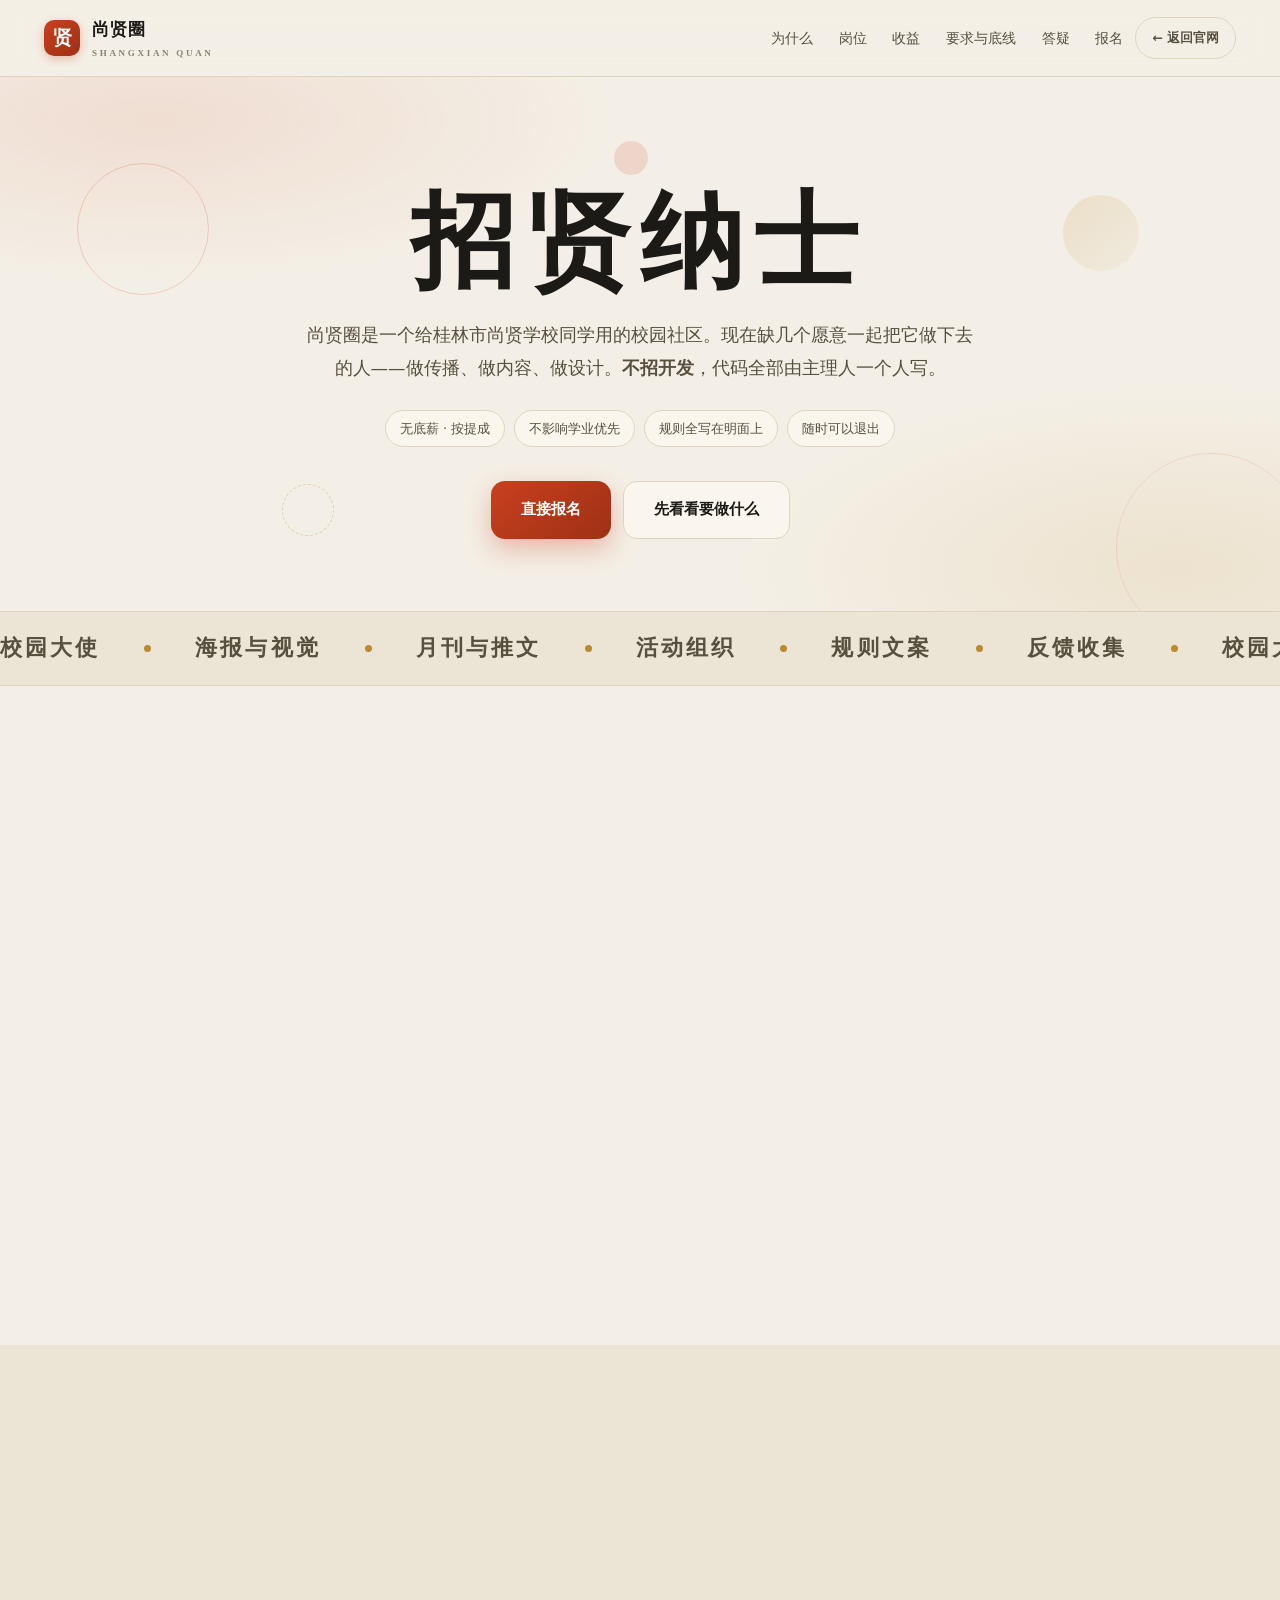
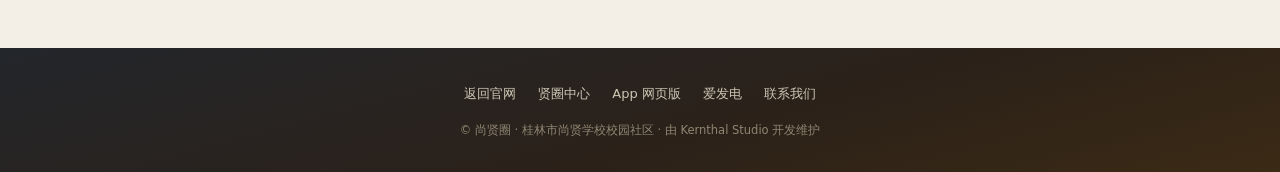
==== career/index.html @ 2901a6b9 "feat(career): 新增招贤纳士页（校园大使/设计与运营，无底薪按提成全明示，不招开发，要求底线任务使命FAQ+报名表单+三入口）并挂导航页脚入口" ====
<!DOCTYPE html>
<html lang="zh-CN">
<head>
<meta charset="UTF-8" />
<meta name="viewport" content="width=device-width, initial-scale=1, viewport-fit=cover" />
<title>招贤纳士 · 尚贤圈</title>
<meta name="description" content="加入尚贤圈：校园大使、设计与运营。没有底薪，收益与产出挂钩、按月结算，规则全部写在明面上。" />
<meta name="theme-color" content="#c8401f" />
<style>
/* ═══════════ 品牌变量（与官网一致） ═══════════ */
:root{
  --paper:#f4efe6; --paper2:#ece5d6; --ink:#1c1a17; --ink2:#57503f;
  --muted:#8b8270; --cinnabar:#c8401f; --cinnabar-dk:#9e3015;
  --gold:#b98a2f; --line:#ddd3bf; --card:#faf6ee;
  --serif:"Songti SC","STSong","Noto Serif SC","SimSun",serif;
  --t-fast:.16s cubic-bezier(.4,0,.2,1);
  --t-mid:.28s cubic-bezier(.22,.8,.24,1);
  --t-slow:.5s cubic-bezier(.22,.8,.24,1);
}
*{margin:0;padding:0;box-sizing:border-box}
html{scroll-behavior:smooth;-webkit-text-size-adjust:100%}
body{
  background:var(--paper);color:var(--ink);line-height:1.85;
  font-family:-apple-system,BlinkMacSystemFont,"PingFang SC","Microsoft YaHei",system-ui,sans-serif;
  font-size:16px;overflow-x:hidden;
}
a{color:inherit;text-decoration:none}
img,svg{display:block}
::selection{background:rgba(200,64,31,.2)}

/* ═══════════ 滚动进度条 ═══════════ */
.prog{position:fixed;top:0;left:0;right:0;height:3px;z-index:100;background:transparent}
.prog i{display:block;height:100%;width:0;background:linear-gradient(90deg,var(--cinnabar),var(--gold));transition:width .1s linear}

/* ═══════════ 顶栏 ═══════════ */
.topbar{
  position:sticky;top:0;z-index:90;display:flex;align-items:center;gap:12px;
  padding:14px clamp(16px,4vw,44px);
  background:rgba(244,239,230,.88);-webkit-backdrop-filter:blur(14px);backdrop-filter:blur(14px);
  border-bottom:1px solid var(--line);
}
.topbar .seal{
  width:36px;height:36px;border-radius:10px;color:#fff;flex:0 0 auto;
  font-family:var(--serif);font-weight:900;font-size:19px;display:grid;place-items:center;
  background:linear-gradient(140deg,var(--cinnabar),var(--cinnabar-dk));
  box-shadow:0 3px 10px rgba(200,64,31,.3);
}
.topbar .brand{font-family:var(--serif);font-weight:900;font-size:17px;letter-spacing:.06em}
.topbar .brand small{display:block;font-family:inherit;font-weight:600;font-size:9px;letter-spacing:.3em;color:var(--muted)}
.topbar .nav-links{margin-left:auto;display:flex;gap:clamp(10px,2vw,26px);flex-wrap:wrap}
.topbar .nav-links a{font-size:13.5px;color:var(--ink2);position:relative;padding:4px 0;transition:color var(--t-fast)}
.topbar .nav-links a:hover{color:var(--cinnabar)}
.topbar .nav-links a::after{
  content:"";position:absolute;left:0;right:0;bottom:0;height:2px;border-radius:2px;
  background:linear-gradient(90deg,var(--cinnabar),var(--gold));transform:scaleX(0);transition:transform var(--t-mid)
}
.topbar .nav-links a:hover::after{transform:scaleX(1)}
.topbar .back{
  flex:0 0 auto;font-size:12.5px;font-weight:700;padding:8px 16px;border-radius:99px;
  border:1px solid var(--line);color:var(--ink2);transition:all var(--t-fast)
}
.topbar .back:hover{border-color:var(--cinnabar);color:var(--cinnabar)}
@media(max-width:760px){.topbar .nav-links{display:none}}

/* ═══════════ 通用 ═══════════ */
.wrap{max-width:1120px;margin:0 auto;padding:0 clamp(16px,4vw,40px)}
section{padding:clamp(52px,9vh,96px) 0;position:relative}
.eyebrow{
  display:inline-block;font-size:11.5px;letter-spacing:.3em;font-weight:800;
  color:var(--cinnabar);margin-bottom:10px;text-transform:uppercase
}
h2{
  font-family:var(--serif);font-weight:900;font-size:clamp(26px,4.2vw,40px);
  letter-spacing:.06em;line-height:1.35;margin-bottom:14px
}
.lede{font-size:clamp(14.5px,1.6vw,17px);color:var(--ink2);max-width:760px}
.rule{width:56px;height:3px;border-radius:2px;background:linear-gradient(90deg,var(--cinnabar),var(--gold));margin:18px 0 0}
.muted{color:var(--muted);font-size:13.5px}
.card{
  background:var(--card);border:1px solid var(--line);border-radius:18px;padding:clamp(20px,3vw,30px);
  transition:transform var(--t-mid),box-shadow var(--t-mid),border-color var(--t-mid)
}
.card:hover{transform:translateY(-5px);box-shadow:0 18px 44px rgba(31,28,24,.1);border-color:rgba(185,138,47,.4)}
.gridd{display:grid;gap:16px}
@media(min-width:760px){.gridd.c2{grid-template-columns:1fr 1fr}.gridd.c3{grid-template-columns:repeat(3,1fr)}.gridd.c4{grid-template-columns:repeat(4,1fr)}}

/* ═══════════ Hero ═══════════ */
.hero{position:relative;overflow:hidden;padding:clamp(64px,12vh,128px) 0 clamp(48px,8vh,88px)}
.hero::before{
  content:"";position:absolute;inset:0;pointer-events:none;
  background:
    radial-gradient(ellipse 60% 50% at 12% 8%,rgba(200,64,31,.10),transparent 60%),
    radial-gradient(ellipse 55% 55% at 92% 92%,rgba(185,138,47,.13),transparent 62%)
}
/* 持续漂浮的装饰（纯 CSS，不用 emoji） */
.float{position:absolute;border-radius:50%;pointer-events:none;will-change:transform}
.f1{width:132px;height:132px;left:6%;top:16%;border:1.5px solid rgba(200,64,31,.2);animation:drift 13s ease-in-out infinite}
.f2{width:76px;height:76px;right:11%;top:22%;background:linear-gradient(140deg,rgba(185,138,47,.16),rgba(185,138,47,.04));animation:drift 10s ease-in-out infinite reverse}
.f3{width:52px;height:52px;left:22%;bottom:14%;border:1.5px dashed rgba(185,138,47,.32);animation:drift 16s ease-in-out infinite}
.f4{width:190px;height:190px;right:-2%;bottom:-6%;border:1.5px solid rgba(200,64,31,.11);animation:drift 18s ease-in-out infinite reverse}
.f5{width:34px;height:34px;left:48%;top:12%;background:rgba(200,64,31,.14);animation:drift 9s ease-in-out infinite}
@keyframes drift{
  0%,100%{transform:translate(0,0) rotate(0)}
  33%{transform:translate(16px,-24px) rotate(8deg)}
  66%{transform:translate(-13px,15px) rotate(-7deg)}
}
.hero-in{position:relative;text-align:center}
.hero .zh{font-family:var(--serif);font-weight:900;font-size:clamp(48px,11vw,104px);letter-spacing:.1em;line-height:1.1}
.hero .zh span{display:inline-block;opacity:0;transform:translateY(38px) rotate(7deg) skewY(2deg);animation:chIn .7s cubic-bezier(.16,1,.3,1) forwards}
.hero .zh span:nth-child(1){animation-delay:.12s}.hero .zh span:nth-child(2){animation-delay:.24s}
.hero .zh span:nth-child(3){animation-delay:.36s}.hero .zh span:nth-child(4){animation-delay:.48s}
@keyframes chIn{to{opacity:1;transform:none}}
.hero .sub{margin:20px auto 0;max-width:680px;font-size:clamp(14.5px,1.8vw,17.5px);color:var(--ink2);opacity:0;animation:up .7s ease .7s forwards}
.hero .tags{display:flex;flex-wrap:wrap;gap:9px;justify-content:center;margin-top:26px;opacity:0;animation:up .7s ease .9s forwards}
.hero .tags span{
  font-size:12.5px;padding:6px 14px;border-radius:99px;background:var(--card);
  border:1px solid var(--line);color:var(--ink2)
}
.cta-row{display:flex;flex-wrap:wrap;gap:12px;justify-content:center;margin-top:34px;opacity:0;animation:up .7s ease 1.1s forwards}
.btn{
  display:inline-flex;align-items:center;justify-content:center;gap:8px;
  padding:14px 30px;border-radius:14px;font-size:15px;font-weight:800;cursor:pointer;
  border:none;font-family:inherit;transition:all var(--t-mid)
}
.btn-p{background:linear-gradient(140deg,var(--cinnabar),var(--cinnabar-dk));color:#fff;box-shadow:0 10px 26px rgba(200,64,31,.32);animation:pulse 2.6s ease-in-out infinite}
.btn-p:hover{transform:translateY(-2px);box-shadow:0 16px 34px rgba(200,64,31,.4)}
.btn-g{background:var(--card);color:var(--ink);border:1.5px solid var(--line)}
.btn-g:hover{border-color:var(--cinnabar);color:var(--cinnabar);transform:translateY(-2px)}
@keyframes pulse{
  0%,100%{box-shadow:0 10px 26px rgba(200,64,31,.3)}
  50%{box-shadow:0 14px 34px rgba(200,64,31,.5)}
}
@keyframes up{from{opacity:0;transform:translateY(16px)}to{opacity:1;transform:none}}

/* ═══════════ 跑马灯（持续动画） ═══════════ */
.marq{overflow:hidden;padding:16px 0;border-top:1px solid var(--line);border-bottom:1px solid var(--line);background:var(--paper2)}
.marq-t{display:flex;gap:44px;width:max-content;animation:marq 26s linear infinite}
.marq:hover .marq-t{animation-play-state:paused}
.marq-t span{
  font-family:var(--serif);font-weight:800;font-size:clamp(16px,2.4vw,22px);
  letter-spacing:.14em;color:var(--ink2);white-space:nowrap;display:flex;align-items:center;gap:44px
}
.marq-t span::after{content:"";width:7px;height:7px;border-radius:50%;background:var(--gold);flex:0 0 auto}
@keyframes marq{to{transform:translateX(-50%)}}

/* ═══════════ 块标题 ═══════════ */
.blk{display:flex;align-items:baseline;gap:12px;margin-bottom:26px}
.blk .no{font-family:var(--serif);font-weight:900;font-size:clamp(22px,3vw,30px);color:var(--cinnabar);opacity:.85}
.blk h2{margin:0}

/* ═══════════ 特点 ═══════════ */
.feat h3{font-size:17px;font-weight:800;margin:12px 0 8px;letter-spacing:.03em}
.feat .ic{
  width:44px;height:44px;border-radius:13px;display:grid;place-items:center;color:#fff;
  background:linear-gradient(140deg,var(--cinnabar),var(--cinnabar-dk));font-size:19px
}
.feat:nth-child(2) .ic{background:linear-gradient(140deg,#2f7a54,#1e5940)}
.feat:nth-child(3) .ic{background:linear-gradient(140deg,var(--gold),#8f6a1f)}
.feat:nth-child(4) .ic{background:linear-gradient(140deg,#3a6dd0,#274ba0)}
.feat p{font-size:14.5px;color:var(--ink2)}

/* ═══════════ 岗位卡 ═══════════ */
.job{position:relative;overflow:hidden}
.job::before{content:"";position:absolute;left:0;top:0;bottom:0;width:3px;background:linear-gradient(180deg,var(--cinnabar),rgba(200,64,31,.1))}
.job.dsn::before{background:linear-gradient(180deg,var(--gold),rgba(185,138,47,.1))}
.job h3{font-family:var(--serif);font-size:21px;font-weight:900;letter-spacing:.05em}
.job .kj{font-size:12px;letter-spacing:.16em;color:var(--gold);font-weight:700;margin:4px 0 14px}
.job dl{display:grid;gap:9px;margin:0}
.job dt{font-size:12.5px;font-weight:800;color:var(--cinnabar);letter-spacing:.08em;margin-top:6px}
.job.dsn dt{color:var(--gold)}
.job dd{font-size:14.5px;color:var(--ink2);line-height:1.9}
.job .no-dev{
  margin-top:16px;padding:10px 14px;border-radius:12px;background:var(--paper2);
  font-size:13px;color:var(--ink2);border:1px dashed var(--line)
}
.job .no-dev b{color:var(--cinnabar)}

/* ═══════════ 收益（明示） ═══════════ */
.pay{background:var(--ink);color:#e8e2d4;border:none}
.pay:hover{border-color:rgba(185,138,47,.5)}
.pay h2,.pay h3{color:#fff}
.pay .lede{color:#b9b09c}
.pay-grid{display:grid;gap:14px;margin-top:24px}
@media(min-width:700px){.pay-grid{grid-template-columns:1fr 1fr}}
.pay-item{background:rgba(255,255,255,.05);border:1px solid rgba(255,255,255,.11);border-radius:14px;padding:18px}
.pay-item b{display:block;font-size:15px;color:#fff;margin-bottom:6px}
.pay-item b i{font-style:normal;color:var(--gold);margin-right:7px}
.pay-item p{font-size:13.8px;color:#b9b09c;line-height:1.85}
.pay .warn{
  margin-top:20px;padding:15px 18px;border-radius:14px;
  background:rgba(200,64,31,.14);border:1px solid rgba(200,64,31,.4);color:#f0c9bd;font-size:13.8px;line-height:1.9
}
.pay .warn b{color:#fff}

/* ═══════════ 要求 / 底线 / 任务 ═══════════ */
.list{display:grid;gap:11px}
.li{display:flex;align-items:flex-start;gap:12px}
.li i{
  flex:0 0 auto;width:22px;height:22px;border-radius:7px;margin-top:4px;
  display:grid;place-items:center;font-style:normal;font-size:12px;font-weight:800;
  background:var(--red2,rgba(200,64,31,.12));color:var(--cinnabar)
}
.li.dang i{background:rgba(200,64,31,.14);color:var(--cinnabar)}
.li p{font-size:14.8px;color:var(--ink2);line-height:1.9}
.li p b{color:var(--ink)}
.bottom-line{background:linear-gradient(165deg,#2b2119,#3b2a15);color:#e8e2d4;border:none}
.bottom-line:hover{border-color:rgba(200,64,31,.5)}
.bottom-line h2{color:#fff}
.bottom-line .lede{color:#b9ad93}
.bottom-line .li p{color:#cdc6b4}
.bottom-line .li i{background:rgba(200,64,31,.24);color:#f0c9bd}

/* ═══════════ 流程 ═══════════ */
.flow{display:grid;gap:12px;counter-reset:st}
@media(min-width:860px){.flow{grid-template-columns:repeat(5,1fr)}}
.step{
  position:relative;background:var(--card);border:1px solid var(--line);border-radius:16px;padding:20px 16px;text-align:center
}
.step::before{
  counter-increment:st;content:counter(st);
  display:grid;place-items:center;width:32px;height:32px;border-radius:50%;margin:0 auto 12px;
  font-weight:900;font-size:14px;color:#fff;background:linear-gradient(140deg,var(--cinnabar),var(--cinnabar-dk))
}
.step b{display:block;font-size:15px;font-weight:800;margin-bottom:5px}
.step p{font-size:13px;color:var(--muted);line-height:1.75}

/* ═══════════ FAQ ═══════════ */
.faq details{background:var(--card);border:1px solid var(--line);border-radius:14px;padding:0;margin-bottom:11px;overflow:hidden;transition:border-color var(--t-fast)}
.faq details:hover{border-color:rgba(185,138,47,.45)}
.faq summary{
  list-style:none;cursor:pointer;padding:16px 20px;font-size:15px;font-weight:700;
  display:flex;align-items:center;justify-content:space-between;gap:12px
}
.faq summary::-webkit-details-marker{display:none}
.faq summary::after{content:"+";font-size:20px;color:var(--gold);transition:transform var(--t-mid);flex:0 0 auto}
.faq details[open] summary::after{transform:rotate(45deg)}
.faq details p{padding:0 20px 18px;font-size:14.2px;color:var(--ink2);line-height:1.95}

/* ═══════════ 报名 ═══════════ */
.apply{background:var(--card);border:1px solid var(--line);border-radius:22px;padding:clamp(22px,4vw,38px)}
.apply h3{font-family:var(--serif);font-size:22px;font-weight:900;letter-spacing:.05em;margin-bottom:6px}
.ways{display:grid;gap:12px;margin:20px 0 26px}
@media(min-width:760px){.ways{grid-template-columns:repeat(3,1fr)}}
.way{background:var(--paper);border:1px solid var(--line);border-radius:14px;padding:16px;text-align:center;transition:all var(--t-mid)}
.way:hover{border-color:var(--cinnabar);transform:translateY(-3px)}
.way b{display:block;font-size:14px;font-weight:800;margin-bottom:4px}
.way span{font-size:12.5px;color:var(--muted);word-break:break-all}
.way a{color:var(--cinnabar);font-weight:700}
form{display:grid;gap:14px}
.f2{display:grid;gap:14px}
@media(min-width:620px){.f2{grid-template-columns:1fr 1fr}}
label{display:block;font-size:12.5px;font-weight:700;color:var(--ink2);margin-bottom:6px;letter-spacing:.04em}
label em{font-style:normal;color:var(--cinnabar)}
input,select,textarea{
  width:100%;padding:12px 14px;border-radius:12px;border:1.5px solid var(--line);
  background:#fff;font-size:14.5px;color:var(--ink);font-family:inherit;outline:none;
  transition:border-color var(--t-fast),box-shadow var(--t-fast)
}
input:focus,select:focus,textarea:focus{border-color:var(--cinnabar);box-shadow:0 0 0 3px rgba(200,64,31,.13)}
textarea{min-height:130px;resize:vertical;line-height:1.8}
.hp{position:absolute;left:-9999px;opacity:0;pointer-events:none}
.msg{font-size:13.5px;min-height:20px;color:var(--cinnabar)}
.msg.ok{color:#2f7a54}
.err-box{
  margin-top:6px;padding:10px 12px;border-radius:10px;background:var(--paper2);
  border:1px dashed var(--line);font-size:12px;color:var(--ink2);word-break:break-all
}
.note{font-size:12.5px;color:var(--muted);line-height:1.9;margin-top:14px}
.fall{margin-top:16px;padding:16px;border-radius:14px;background:var(--paper2);border:1px dashed var(--line)}
.fall b{display:block;font-size:14px;margin-bottom:8px}
.fall p{font-size:13.5px;color:var(--ink2);line-height:2}

/* ═══════════ 页脚 ═══════════ */
footer{
  margin-top:60px;padding:34px 0 calc(30px + env(safe-area-inset-bottom));
  background:linear-gradient(165deg,#23262b,#2b2119 58%,#3b2a15);color:#cdc6b4;text-align:center
}
footer .fl{display:flex;flex-wrap:wrap;gap:8px 22px;justify-content:center;font-size:13px}
footer .fl a:hover{color:#fff}
footer .cp{margin-top:14px;font-size:11.5px;color:#8f8672}

/* ═══════════ 滚动入场（明显） ═══════════ */
.rv{opacity:0;transform:translateY(26px) skewY(1.2deg);transition:opacity .62s cubic-bezier(.16,1,.3,1),transform .62s cubic-bezier(.16,1,.3,1)}
.rv.in{opacity:1;transform:none}
.rv.d1{transition-delay:.09s}.rv.d2{transition-delay:.18s}.rv.d3{transition-delay:.27s}
@keyframes floaty{0%,100%{transform:translateY(0)}50%{transform:translateY(-9px)}}
.floaty{animation:floaty 4.2s ease-in-out infinite}
@media(prefers-reduced-motion:reduce){
  *,*::before,*::after{animation:none!important;transition:none!important}
  .rv{opacity:1;transform:none}.hero .zh span{opacity:1;transform:none}
  .hero .sub,.hero .tags,.cta-row{opacity:1}
}
</style>
</head>
<body>
<div class="prog"><i id="progBar"></i></div>

<nav class="topbar">
  <div class="seal">贤</div>
  <div class="brand">尚贤圈<small>SHANGXIAN QUAN</small></div>
  <div class="nav-links">
    <a href="#why">为什么</a><a href="#jobs">岗位</a><a href="#pay">收益</a>
    <a href="#rules">要求与底线</a><a href="#faq">答疑</a><a href="#apply">报名</a>
  </div>
  <a class="back" href="../">← 返回官网</a>
</nav>

<!-- ═══════════ Hero ═══════════ -->
<section class="hero">
  <i class="float f1"></i><i class="float f2"></i><i class="float f3"></i><i class="float f4"></i><i class="float f5"></i>
  <div class="wrap hero-in">
    <h1 class="zh"><span>招</span><span>贤</span><span>纳</span><span>士</span></h1>
    <p class="sub">尚贤圈是一个给桂林市尚贤学校同学用的校园社区。现在缺几个愿意一起把它做下去的人——做传播、做内容、做设计。<b>不招开发</b>，代码全部由主理人一个人写。</p>
    <div class="tags">
      <span>无底薪 · 按提成</span><span>不影响学业优先</span><span>规则全写在明面上</span><span>随时可以退出</span>
    </div>
    <div class="cta-row">
      <a class="btn btn-p" href="#apply">直接报名</a>
      <a class="btn btn-g" href="#jobs">先看看要做什么</a>
    </div>
  </div>
</section>

<!-- ═══════════ 跑马灯 ═══════════ -->
<div class="marq" aria-hidden="true">
  <div class="marq-t">
    <span>校园大使</span><span>海报与视觉</span><span>月刊与推文</span><span>活动组织</span><span>规则文案</span><span>反馈收集</span>
    <span>校园大使</span><span>海报与视觉</span><span>月刊与推文</span><span>活动组织</span><span>规则文案</span><span>反馈收集</span>
  </div>
</div>

<!-- ═══════════ 一、为什么 ═══════════ -->
<section id="why">
  <div class="wrap">
    <div class="blk rv"><span class="no">壹</span><h2>我们在做什么</h2></div>
    <p class="lede rv">尚贤圈是一个给本校同学用的校园社区：动态、提问、集市、失物招领、规则中心。它解决的都是很小但很实际的事——作业问不到人、东西丢了找不回、闲置教材堆在宿舍。<b>这个项目由主理人一个人开发与维护</b>，不拿融资、不接广告、基础功能永久免费。</p>
    <div class="rule rv"></div>
    <div class="gridd c4" style="margin-top:34px">
      <div class="card feat rv"><div class="ic">小</div><h3>规模小，但真实</h3><p>我们不做「覆盖全国校园」那种故事。先把一所学校的同学服务好，比什么都重要。</p></div>
      <div class="card feat rv d1"><div class="ic">实</div><h3>看得见结果</h3><p>你做的事会直接体现在产品里：写的文案有人读，做的海报有人用，办的活动有人来。</p></div>
      <div class="card feat rv d2"><div class="ic">透</div><h3>规则透明</h3><p>收益怎么算、钱花在哪、谁在管理，全部写在明面上。没有隐形条款，也没有口头承诺。</p></div>
      <div class="card feat rv d3"><div class="ic">松</div><h3>随时可以退出</h3><p>不签任何协议，不押任何东西。觉得不合适，说一声就走，好聚好散。</p></div>
    </div>
  </div>
</section>

<!-- ═══════════ 二、岗位 ═══════════ -->
<section id="jobs" style="background:var(--paper2)">
  <div class="wrap">
    <div class="blk rv"><span class="no">贰</span><h2>有哪些岗位</h2></div>
    <div class="gridd c2">
      <div class="card job rv">
        <h3>校园大使</h3>
        <div class="kj">CAMPUS AMBASSADOR</div>
        <dl>
          <dt>要做什么</dt>
          <dd>在自己班级和社团里让同学知道尚贤圈；收集大家想要的功能和吐槽；组织小型线下活动（比如失物招领角）。</dd>
          <dt>适合谁</dt>
          <dd>人缘不差、愿意主动跟同学说话的人。不需要成绩好，不需要会写代码。</dd>
          <dt>大概投入</dt>
          <dd>每周 2～4 小时，时间自己安排，没有打卡。</dd>
        </dl>
      </div>
      <div class="card job dsn rv d1">
        <h3>设计与运营</h3>
        <div class="kj">DESIGN &amp; CONTENT</div>
        <dl>
          <dt>要做什么</dt>
          <dd>海报与图标等视觉物料；月刊、推文、规则文案的撰写与排版；把同学的反馈整理成能看懂的清单。</dd>
          <dt>适合谁</dt>
          <dd>会用任意一款设计工具（哪怕只是稿定或醒图）、或者写东西能让同学看进去的人。</dd>
          <dt>大概投入</dt>
          <dd>每周 3～5 小时，按内容节奏走，不卡死期限。</dd>
        </dl>
      </div>
    </div>
    <div class="card rv" style="margin-top:16px">
      <div class="no-dev"><b>关于开发：</b>尚贤圈的全部代码由主理人一个人写，<b>这个页面不招任何开发岗位</b>。如果你想做的是写代码，那这里没有适合你的位置——不是不欢迎，是没有活儿分给你。</div>
    </div>
  </div>
</section>

<!-- ═══════════ 三、收益（明示） ═══════════ -->
<section id="pay">
  <div class="wrap">
    <div class="blk rv"><span class="no">叁</span><h2>收益：全部写在明面上</h2></div>
    <p class="lede rv">这一节是整个页面最重要的一节。<b>没有底薪，也不承诺任何具体金额</b>——收益与你的实际产出挂钩，按月结算。下面是规则，不是宣传话术。</p>
    <div class="pay card rv" style="margin-top:26px">
      <div class="pay-grid">
        <div class="pay-item"><b><i>壹</i>没有底薪</b><p>这不是一份工作，没有固定工资，也不签任何劳动合同。它是自愿参与，随时可以停止。</p></div>
        <div class="pay-item"><b><i>贰</i>按提成结算</b><p>收益与你带来的实际效果挂钩：比如经你推广带来的活跃同学、你产出的内容被采用的数量。按月对账、按月结算。</p></div>
        <div class="pay-item"><b><i>叁</i>具体档位面谈确认</b><p>每个岗位的提成档位不同，且会随项目收入浮动。具体数字在你通过筛选后面谈确认，本页<b>不承诺、不展示任何金额</b>。</p></div>
        <div class="pay-item"><b><i>肆</i>不强制、不追责</b><p>某个月没产出就没有这个月的提成，不会有任何处罚，也不会被催。做多少拿多少。</p></div>
      </div>
      <div class="warn"><b>防骗声明：</b>参与尚贤圈<b>不需要你交任何一分钱</b>——没有报名费、押金、培训费、材料费。凡是让你先交钱的，都是冒充我们的骗局，请直接到官网页脚的邮箱举报。</div>
    </div>
  </div>
</section>

<!-- ═══════════ 四、要求 ═══════════ -->
<section id="rules" style="background:var(--paper2)">
  <div class="wrap">
    <div class="blk rv"><span class="no">肆</span><h2>要求与底线</h2></div>
    <div class="gridd c2">
      <div class="card rv">
        <h3 style="font-size:17px;font-weight:800;margin-bottom:16px">我们希望你是</h3>
        <div class="list">
          <div class="li"><i>一</i><p><b>本校在读同学</b>。这个岗位只面向桂林市尚贤学校的同学，校外恕不考虑。</p></div>
          <div class="li"><i>二</i><p><b>说话算话</b>。答应的事做到；做不到提前说一声，比什么都强。</p></div>
          <div class="li"><i>三</i><p><b>不影响学业</b>。学业永远排在前面，我们宁可你少做点，也不想看到成绩掉。</p></div>
          <div class="li"><i>四</i><p><b>未成年人需监护人知情</b>。未满 18 周岁报名，请先让家长知道并同意。</p></div>
        </div>
      </div>
      <div class="card bottom-line rv d1">
        <h3 style="font-size:17px;font-weight:800;margin-bottom:16px;color:#fff">这些是底线，碰一次就出局</h3>
        <div class="list">
          <div class="li dang"><i>禁</i><p><b>刷数据</b>。拉人头注册僵尸号、伪造活跃，一经发现立即清退并公示。</p></div>
          <div class="li dang"><i>禁</i><p><b>发广告</b>。利用岗位身份给任何第三方产品打广告、拉赞助。</p></div>
          <div class="li dang"><i>禁</i><p><b>泄露同学信息</b>。报名表、反馈里拿到的任何同学联系方式，不得外传或用于岗位之外的事。</p></div>
          <div class="li dang"><i>禁</i><p><b>代收钱款</b>。不得以尚贤圈名义向同学收取任何费用。</p></div>
        </div>
      </div>
    </div>
  </div>
</section>

<!-- ═══════════ 五、任务与使命 ═══════════ -->
<section id="mission">
  <div class="wrap">
    <div class="blk rv"><span class="no">伍</span><h2>任务与使命</h2></div>
    <div class="gridd c2">
      <div class="card rv">
        <h3 style="font-size:17px;font-weight:800;margin-bottom:14px">这个月要做的事（具体）</h3>
        <div class="list">
          <div class="li"><i>任</i><p>让至少 <b>20 位同学</b>真正用过一次尚贤圈（登录并浏览或发帖）。</p></div>
          <div class="li"><i>任</i><p>收集并整理 <b>10 条</b>真实反馈（想要什么功能、哪里不好用）。</p></div>
          <div class="li"><i>任</i><p>产出 <b>1 套</b>物料或 <b>1 篇</b>内容（海报 / 推文 / 月刊，任选）。</p></div>
          <div class="li"><i>任</i><p>每周在群里同步一次进度，几句话就行。</p></div>
        </div>
      </div>
      <div class="card rv d1">
        <h3 style="font-size:17px;font-weight:800;margin-bottom:14px">为什么做这件事（大白话版使命）</h3>
        <p style="font-size:14.8px;color:var(--ink2);line-height:2">让校园里的信息流通顺一点：问作业有人答，丢东西找得回，闲置教材能流转，学校的规则不用翻聊天记录去找。<br><br>这件事不大，也不性感。但它能省下同学很多时间，而时间是最值钱的东西。<br><br>我们不喊「改变校园」这种口号。我们只是想把一件小事做扎实，做久一点。</p>
      </div>
    </div>
  </div>
</section>

<!-- ═══════════ 六、流程 ═══════════ -->
<section id="flow" style="background:var(--paper2)">
  <div class="wrap">
    <div class="blk rv"><span class="no">陆</span><h2>报名之后会发生什么</h2></div>
    <div class="flow rv">
      <div class="step"><b>投递</b><p>填下面的表，或者发邮件、加群</p></div>
      <div class="step"><b>筛选</b><p>3 天内看材料，合适就约聊</p></div>
      <div class="step"><b>面谈</b><p>线上聊 20 分钟，确认想法与提成档位</p></div>
      <div class="step"><b>试用</b><p>两周，做一件真实的小事</p></div>
      <div class="step"><b>正式</b><p>进贡献者名单，开始按月结算</p></div>
    </div>
  </div>
</section>

<!-- ═══════════ 七、答疑 ═══════════ -->
<section id="faq">
  <div class="wrap">
    <div class="blk rv"><span class="no">柒</span><h2>几个实在的问题</h2></div>
    <div class="faq rv">
      <details open><summary>会影响学习吗？</summary><p>会占用时间，任何事都会。所以我们把每周投入压在 2～5 小时，并且明确写了「学业优先」。如果月考掉了，先停手头的事，这不会有任何惩罚。</p></details>
      <details><summary>要交钱吗？</summary><p>一分钱都不用。没有报名费、押金、培训费、材料费。谁让你交钱谁就是骗子。</p></details>
      <details><summary>到底能拿多少钱？</summary><p>本页不写具体数字，因为提成档位要在面谈时按你的岗位和产出方式确认，而且它会随项目收入浮动。我们能保证的是：规则透明、按月结算、不拖欠、不画饼。如果你想要的是「稳定的月收入」，那这里不适合你。</p></details>
      <details><summary>做不好会被怎么样？</summary><p>没有产出就没有那个月的提成，仅此而已。不会有人骂你，也不会有违约金。连续两个月没动静，我们会问一句「还继续吗」，你说不继续就结束。</p></details>
      <details><summary>为什么没有管理岗、没有头衔？</summary><p>尚贤圈的会员与管理员、月度选举是<b>完全隔离</b>的——花钱买不到权力，参与运营也不换权力。管理岗走的是站内选举，不走招聘。这里只招干活的人。</p></details>
      <details><summary>为什么代码不一起写？</summary><p>开发由主理人一个人负责，这是刻意的选择：一个人写能保证架构和风格一致，也避免多人协作带来的沟通成本。所以这里没有开发岗位。</p></details>
    </div>
  </div>
</section>

<!-- ═══════════ 八、报名 ═══════════ -->
<section id="apply" style="background:var(--paper2)">
  <div class="wrap">
    <div class="blk rv"><span class="no">捌</span><h2>报名</h2></div>
    <div class="card apply rv">
      <h3>三个入口，挑一个顺手的</h3>
      <div class="ways">
        <div class="way"><b>站内表单</b><span>就在下面，填完直接提交</span></div>
        <div class="way"><b>邮箱投递</b><span><a href="mailto:sxcommunity@outlook.com?subject=%E6%8B%9B%E8%B4%A4%E7%BA%B3%E5%A3%AB%E6%8A%A5%E5%90%8D">sxcommunity@outlook.com</a></span></div>
        <div class="way"><b>QQ 交流群</b><span>官网页脚公示的群号，进群后私聊主理人</span></div>
      </div>

      <h3 style="font-size:18px;margin-top:6px">站内报名表</h3>
      <form id="form" novalidate>
        <div class="f2">
          <div><label for="f-name">怎么称呼你 <em>*</em></label><input id="f-name" name="name" maxlength="20" placeholder="昵称就行，不用真名" /></div>
          <div><label for="f-grade">年级 / 班级（选填）</label><input id="f-grade" name="grade" maxlength="24" placeholder="比如：高二 3 班" /></div>
        </div>
        <div class="f2">
          <div><label for="f-contact">联系方式 <em>*</em></label><input id="f-contact" name="contact" maxlength="60" placeholder="QQ / 微信 / 邮箱，任一" /></div>
          <div><label for="f-role">想做的岗位 <em>*</em></label>
            <select id="f-role" name="role">
              <option value="">请选择</option>
              <option value="ambassador">校园大使</option>
              <option value="design">设计</option>
              <option value="content">运营 / 内容</option>
            </select>
          </div>
        </div>
        <div>
          <label for="f-intro">自我介绍 <em>*</em> <span class="muted" style="font-weight:500">（至少 20 字：你是谁、为什么想加入、能投入多少时间）</span></label>
          <textarea id="f-intro" name="intro" maxlength="600" placeholder="不用写得漂亮，写实在的就行。"></textarea>
        </div>
        <!-- 蜜罐字段：人看不到，机器人会填 -->
        <input class="hp" name="website" tabindex="-1" autocomplete="off" aria-hidden="true" />
        <div class="msg" id="msg"></div>
        <button class="btn btn-p" type="submit" id="submit" style="width:100%">提交报名</button>
        <p class="note">提交即表示你已阅读并同意本页的<b>要求与底线</b>；未满 18 周岁请确认已获得监护人同意。我们只把这些信息用于本次招募，不做其他用途，也不会交给第三方。</p>
      </form>
      <div class="fall" id="fall" hidden>
        <b>站内提交暂时不可用</b>
        <p>别急，用下面任意一种方式报名，效果一样：<br>
        · 邮箱：<a href="mailto:sxcommunity@outlook.com?subject=%E6%8B%9B%E8%B4%A4%E7%BA%B3%E5%A3%AB%E6%8A%A5%E5%90%8D" style="color:var(--cinnabar);font-weight:700">sxcommunity@outlook.com</a>（标题写「招贤纳士报名」，正文写称呼 / 班级 / 联系方式 / 想做的岗位 / 自我介绍）<br>
        · QQ 群：官网页脚公示的群号，进群后私聊主理人</p>
      </div>
    </div>
  </div>
</section>

<footer>
  <div class="wrap">
    <div class="fl">
      <a href="../">返回官网</a><a href="https://sxcommunity.github.io/xq-center/" target="_blank" rel="noopener">贤圈中心</a>
      <a href="https://sxcommunity.github.io/sxq-pwa/" target="_blank" rel="noopener">App 网页版</a>
      <a href="https://ifdian.net/a/kernthal-sxquan" target="_blank" rel="noopener">爱发电</a>
      <a href="mailto:sxcommunity@outlook.com">联系我们</a>
    </div>
    <div class="cp">© 尚贤圈 · 桂林市尚贤学校校园社区 · 由 Kernthal Studio 开发维护</div>
  </div>
</footer>

<script>
/* ═══ 滚动进度条 ═══ */
(function () {
  var bar = document.getElementById('progBar')
  var raf = null
  function onScroll () {
    if (raf) return
    raf = requestAnimationFrame(function () {
      raf = null
      var h = document.documentElement
      var p = h.scrollTop / Math.max(1, h.scrollHeight - h.clientHeight)
      bar.style.width = (p * 100) + '%'
    })
  }
  window.addEventListener('scroll', onScroll, { passive: true })
  onScroll()
})()

/* ═══ 滚动入场（明显：位移 + 轻微斜移 + 过冲曲线） ═══ */
(function () {
  var els = document.querySelectorAll('.rv')
  if (!('IntersectionObserver' in window)) {
    Array.prototype.forEach.call(els, function (e) { e.classList.add('in') })
    return
  }
  var io = new IntersectionObserver(function (es) {
    es.forEach(function (en) {
      if (en.isIntersecting) { en.target.classList.add('in'); io.unobserve(en.target) }
    })
  }, { threshold: 0.12, rootMargin: '0px 0px -8% 0px' })
  Array.prototype.forEach.call(els, function (e) { io.observe(e) })
})()

/* ═══ 报名表单 ═══ */
(function () {
  var form = document.getElementById('form')
  var msg = document.getElementById('msg')
  var btn = document.getElementById('submit')
  var fall = document.getElementById('fall')
  if (!form) return

  // 新库公开 RPC；未执行 030 补丁时降级到「邮箱 / QQ 群」
  var ENDPOINT = 'https://ocgqafxaapfzraeiehqg.supabase.co/rest/v1/rpc/xq_career_apply'
  var KEY = 'eyJhbGciOiJIUzI1NiIsInR5cCI6IkpXVCJ9.eyJpc3MiOiJzdXBhYmFzZSIsInJlZiI6Im9jZ3FhZnhhYXBmenJhZWllaHFnIiwicm9sZSI6ImFub24iLCJpYXQiOjE3ODc5OTYwOTYsImV4cCI6MjEwMzU3MjA5Nn0.icNXBGRtofllZkvypUvbJqwRxxaLwVLaXC92J5DhKI0'

  function setMsg (t, ok) {
    msg.textContent = t
    msg.className = 'msg' + (ok ? ' ok' : '')
  }

  form.addEventListener('submit', function (e) {
    e.preventDefault()
    var f = form.elements
    // 蜜罐：机器人会填，人不会
    if (f.website && f.website.value) return

    var name = (f.name.value || '').trim()
    var grade = (f.grade.value || '').trim()
    var contact = (f.contact.value || '').trim()
    var role = f.role.value
    var intro = (f.intro.value || '').trim()

    if (!name) return setMsg('请填写怎么称呼你')
    if (!contact) return setMsg('请填写联系方式（QQ / 微信 / 邮箱 任一）')
    if (!role) return setMsg('请选择想做的岗位')
    if (intro.replace(/\s/g, '').length < 20) return setMsg('自我介绍至少写 20 个字，让我们认识一下你')

    btn.disabled = true
    setMsg('提交中…')

    fetch(ENDPOINT, {
      method: 'POST',
      headers: { 'Content-Type': 'application/json', apikey: KEY, Authorization: 'Bearer ' + KEY },
      body: JSON.stringify({ payload: { name: name, grade: grade, contact: contact, role: role, intro: intro } })
    }).then(function (r) { return r.json() }).then(function (j) {
      btn.disabled = false
      if (j && j.ok) {
        setMsg('已收到，谢谢！我们会在 3 天内联系你。', true)
        form.reset()
        return
      }
      var m = (j && (j.message || j.error)) || '提交失败，请稍后再试'
      if (/Could not find|PGRST202/.test(m)) {
        setMsg('')
        fall.hidden = false
        msg.textContent = ''
      } else {
        setMsg(m)
      }
    }).catch(function () {
      btn.disabled = false
      setMsg('网络异常，请改用邮箱或 QQ 群报名')
      fall.hidden = false
    })
  })
})()
</script>
</body>
</html>
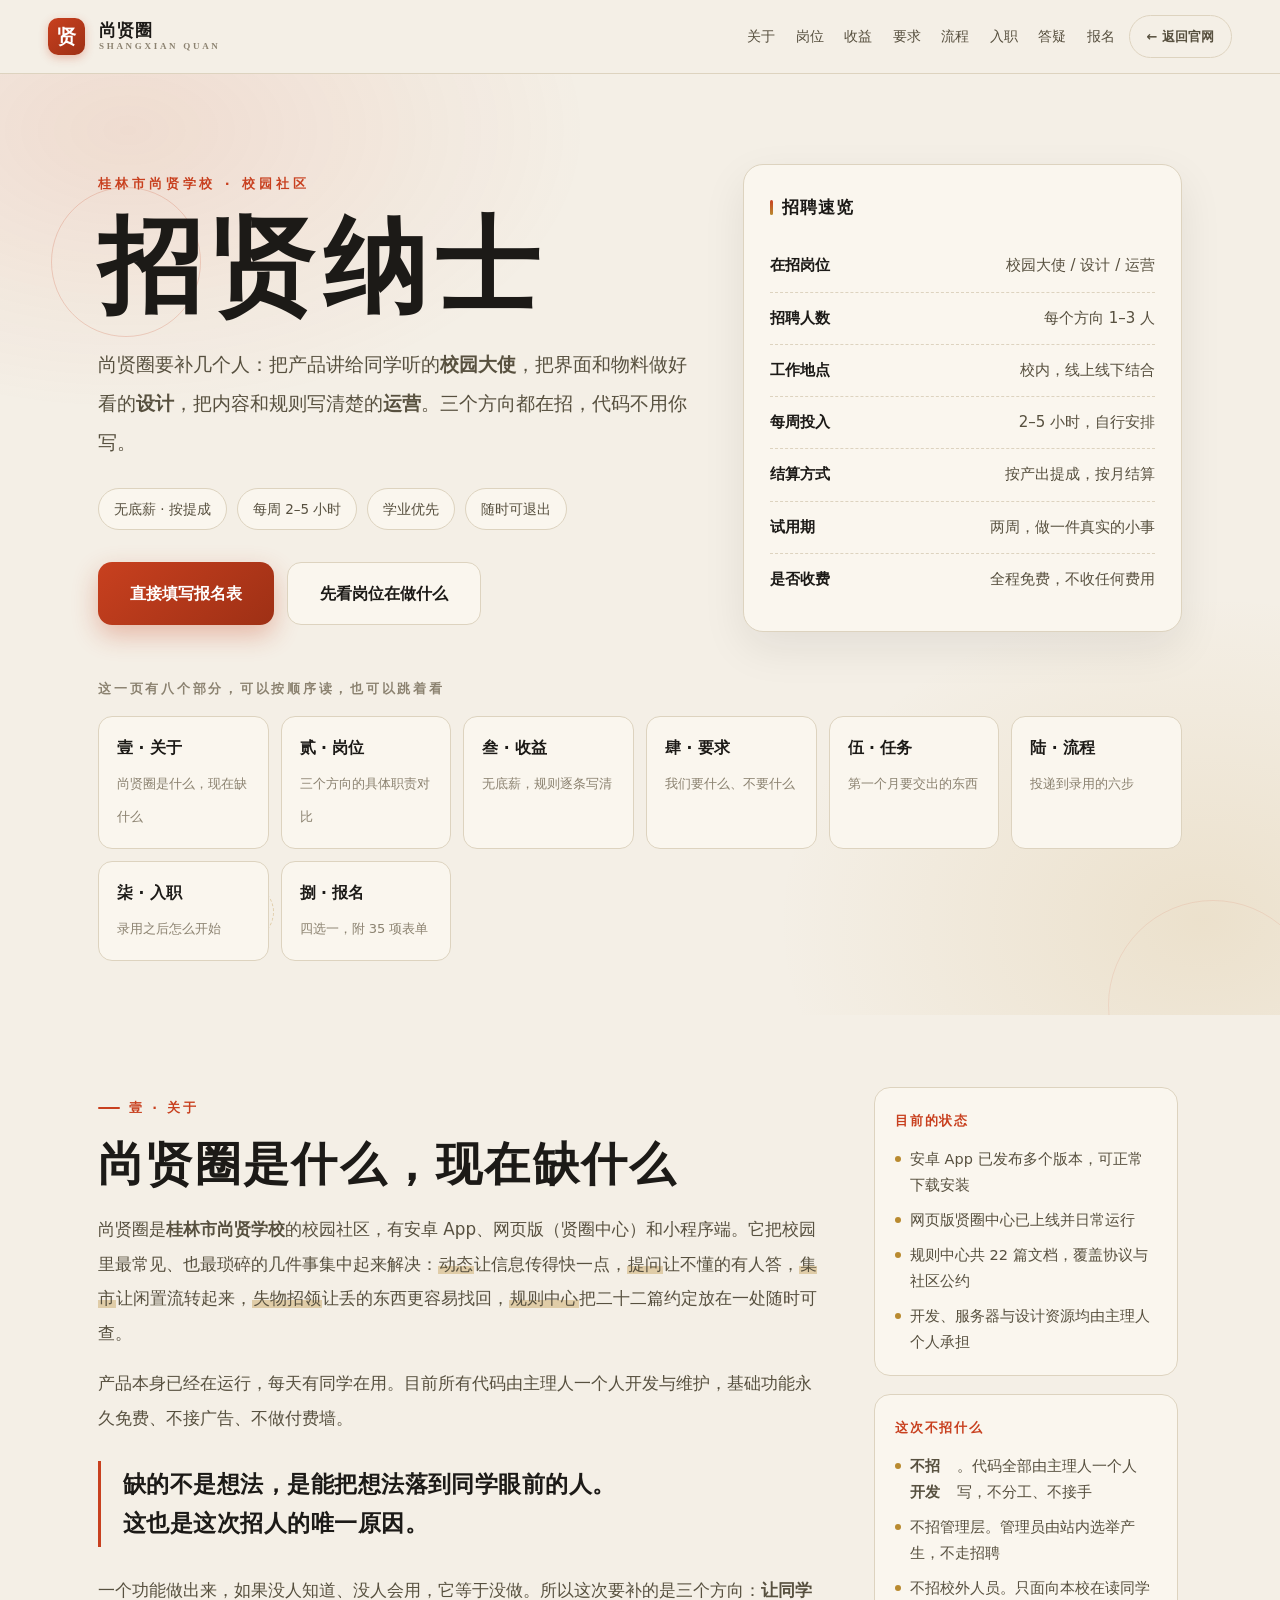
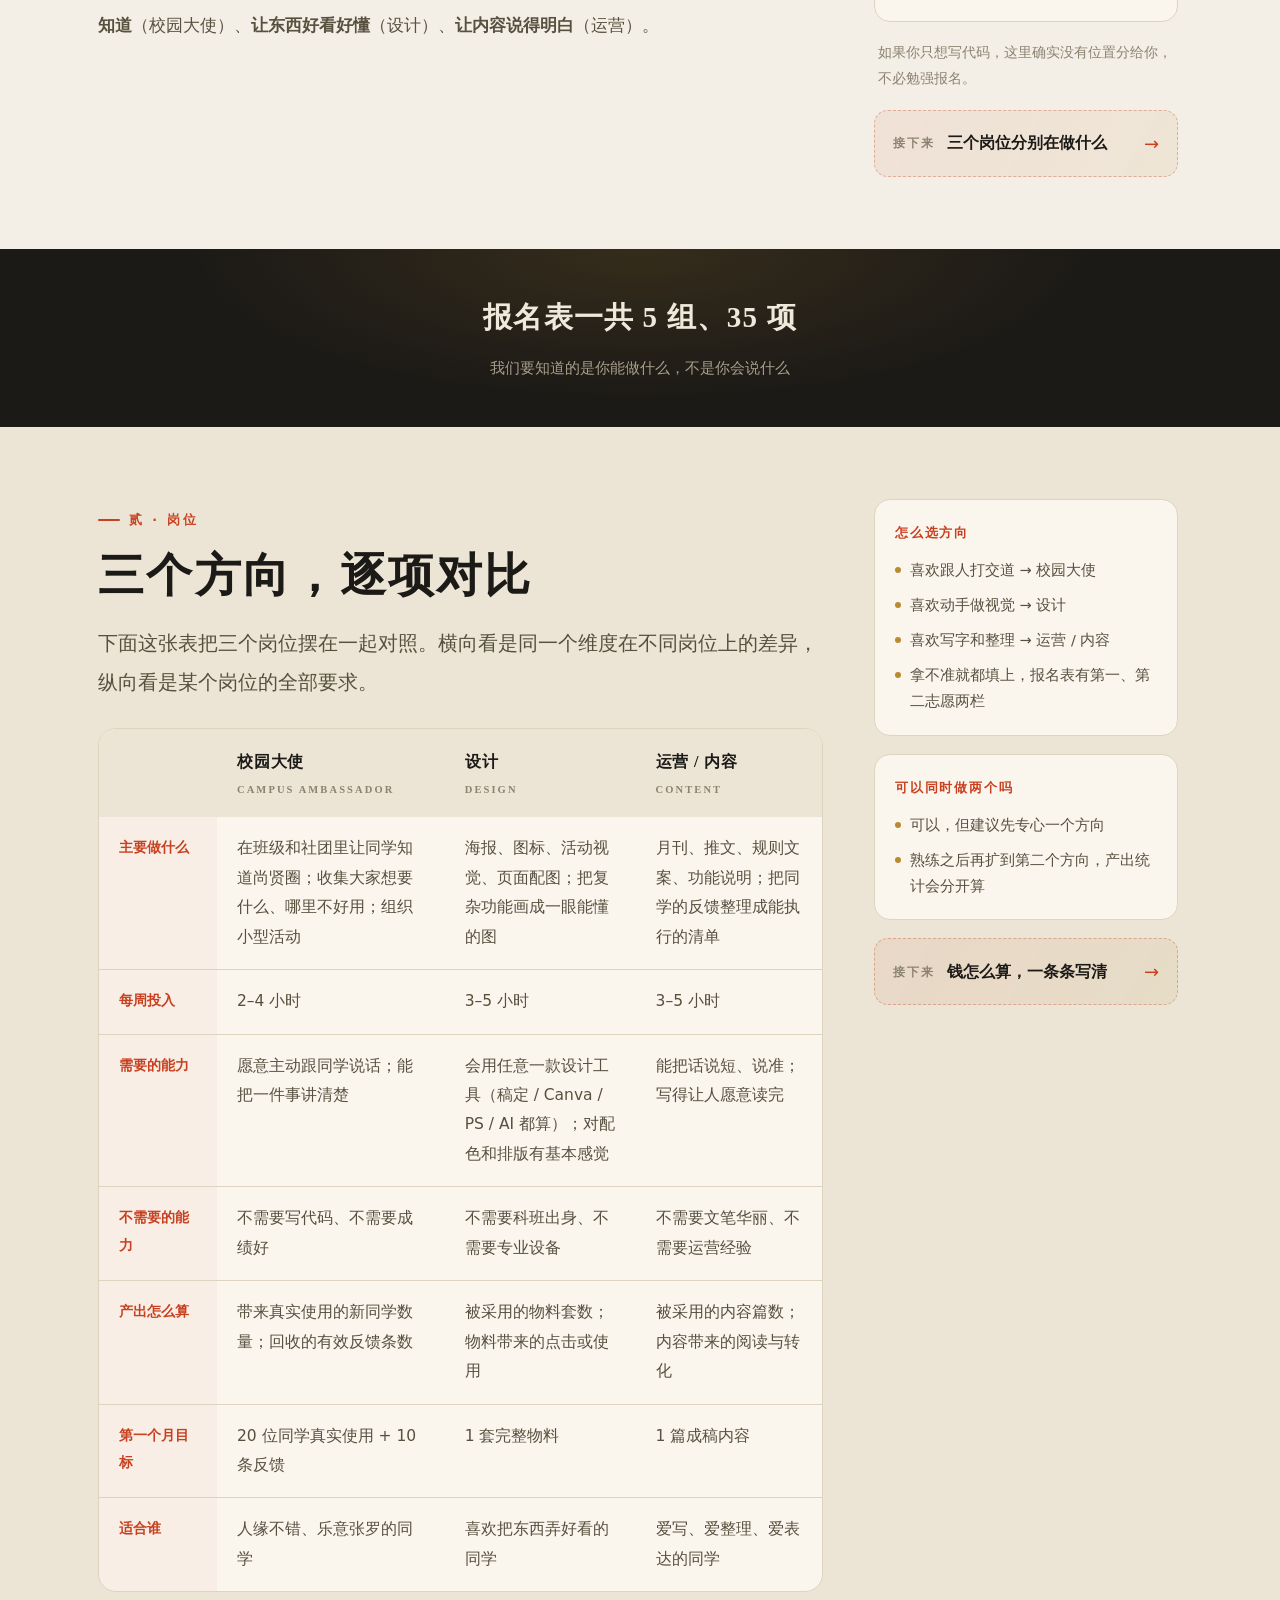
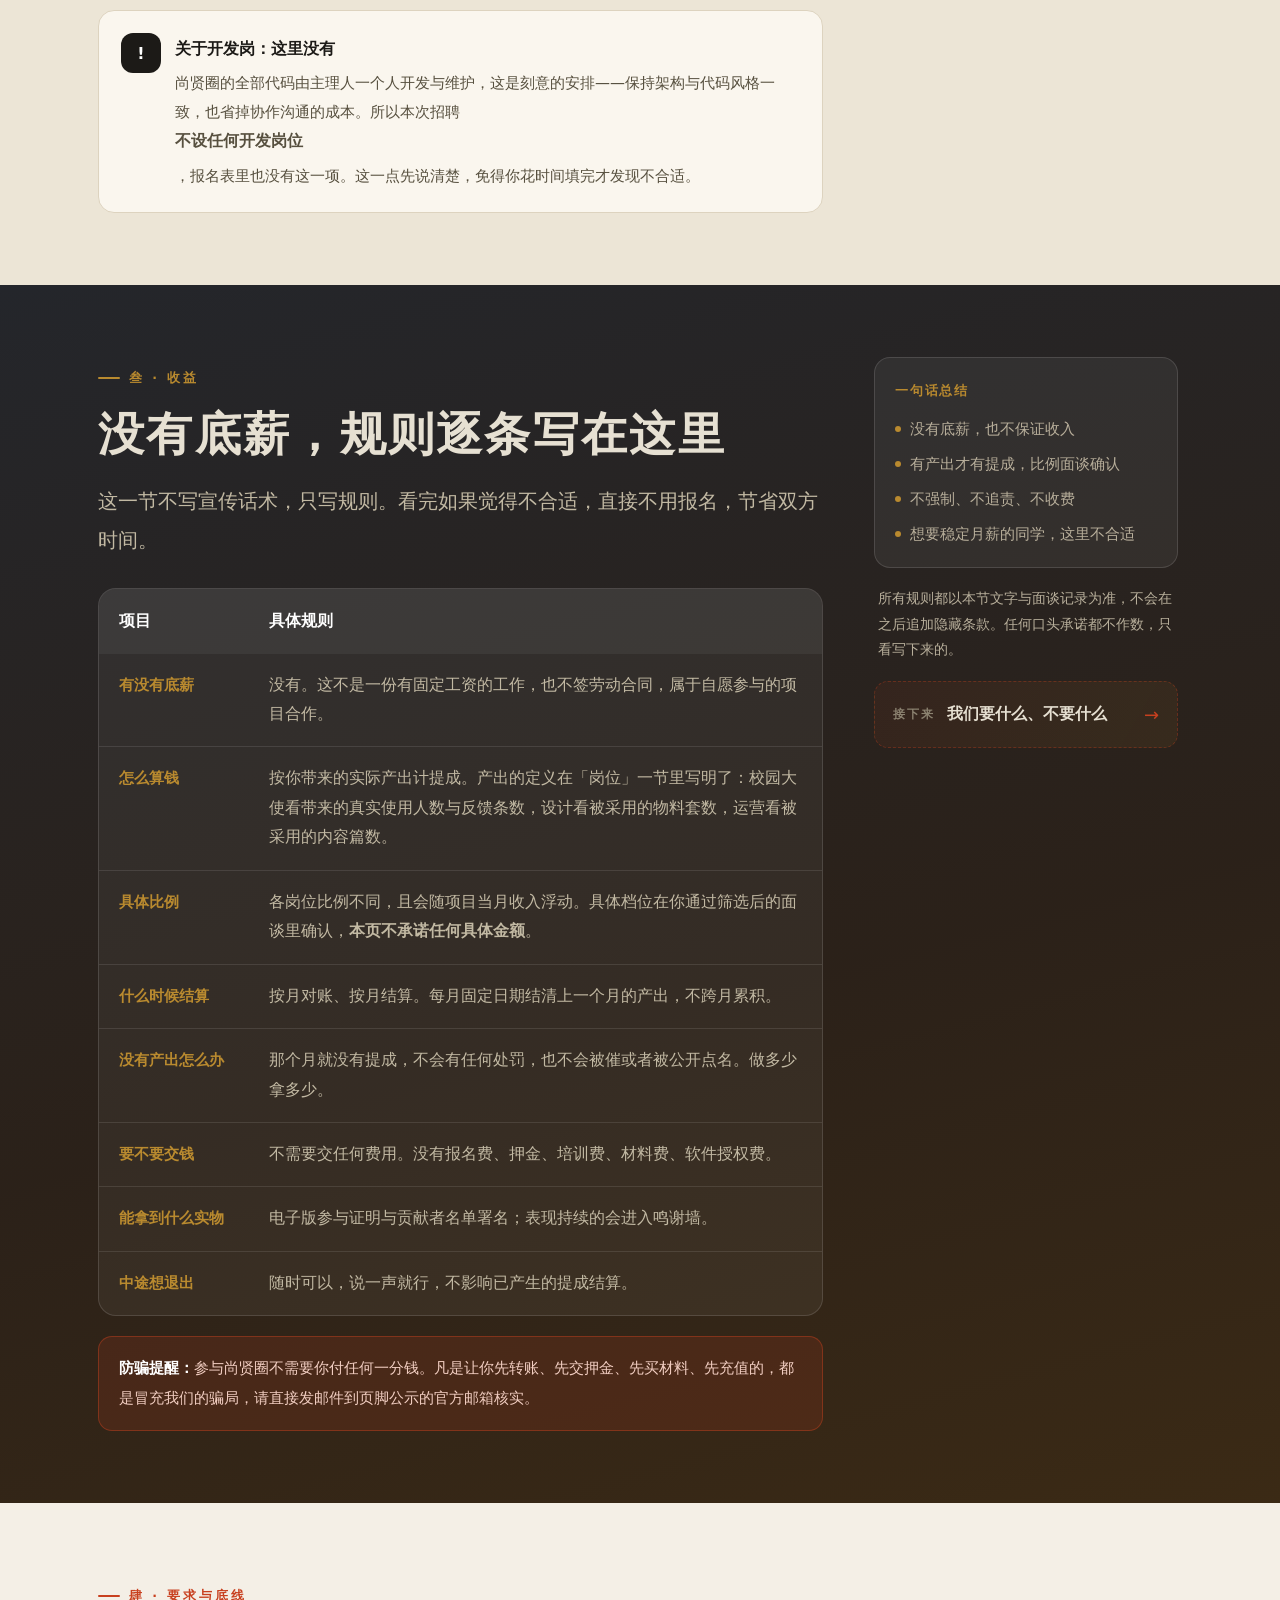
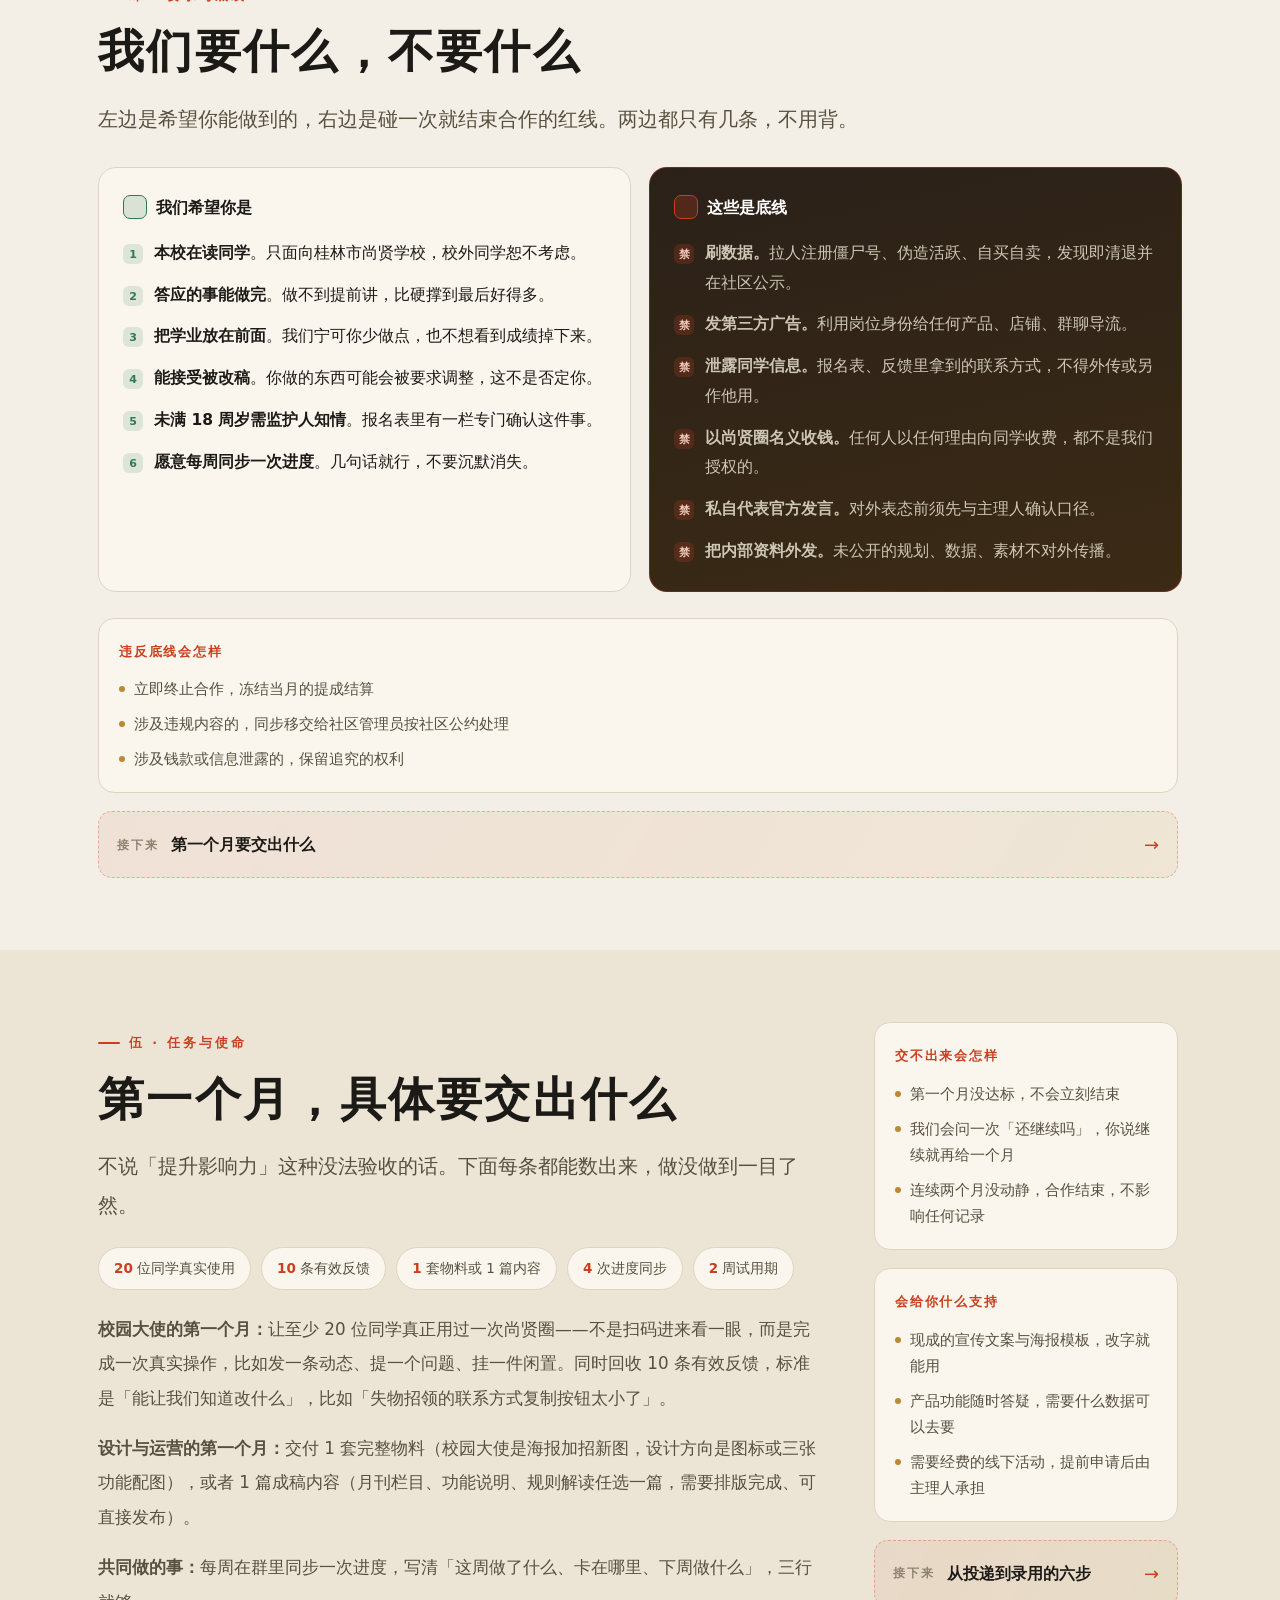
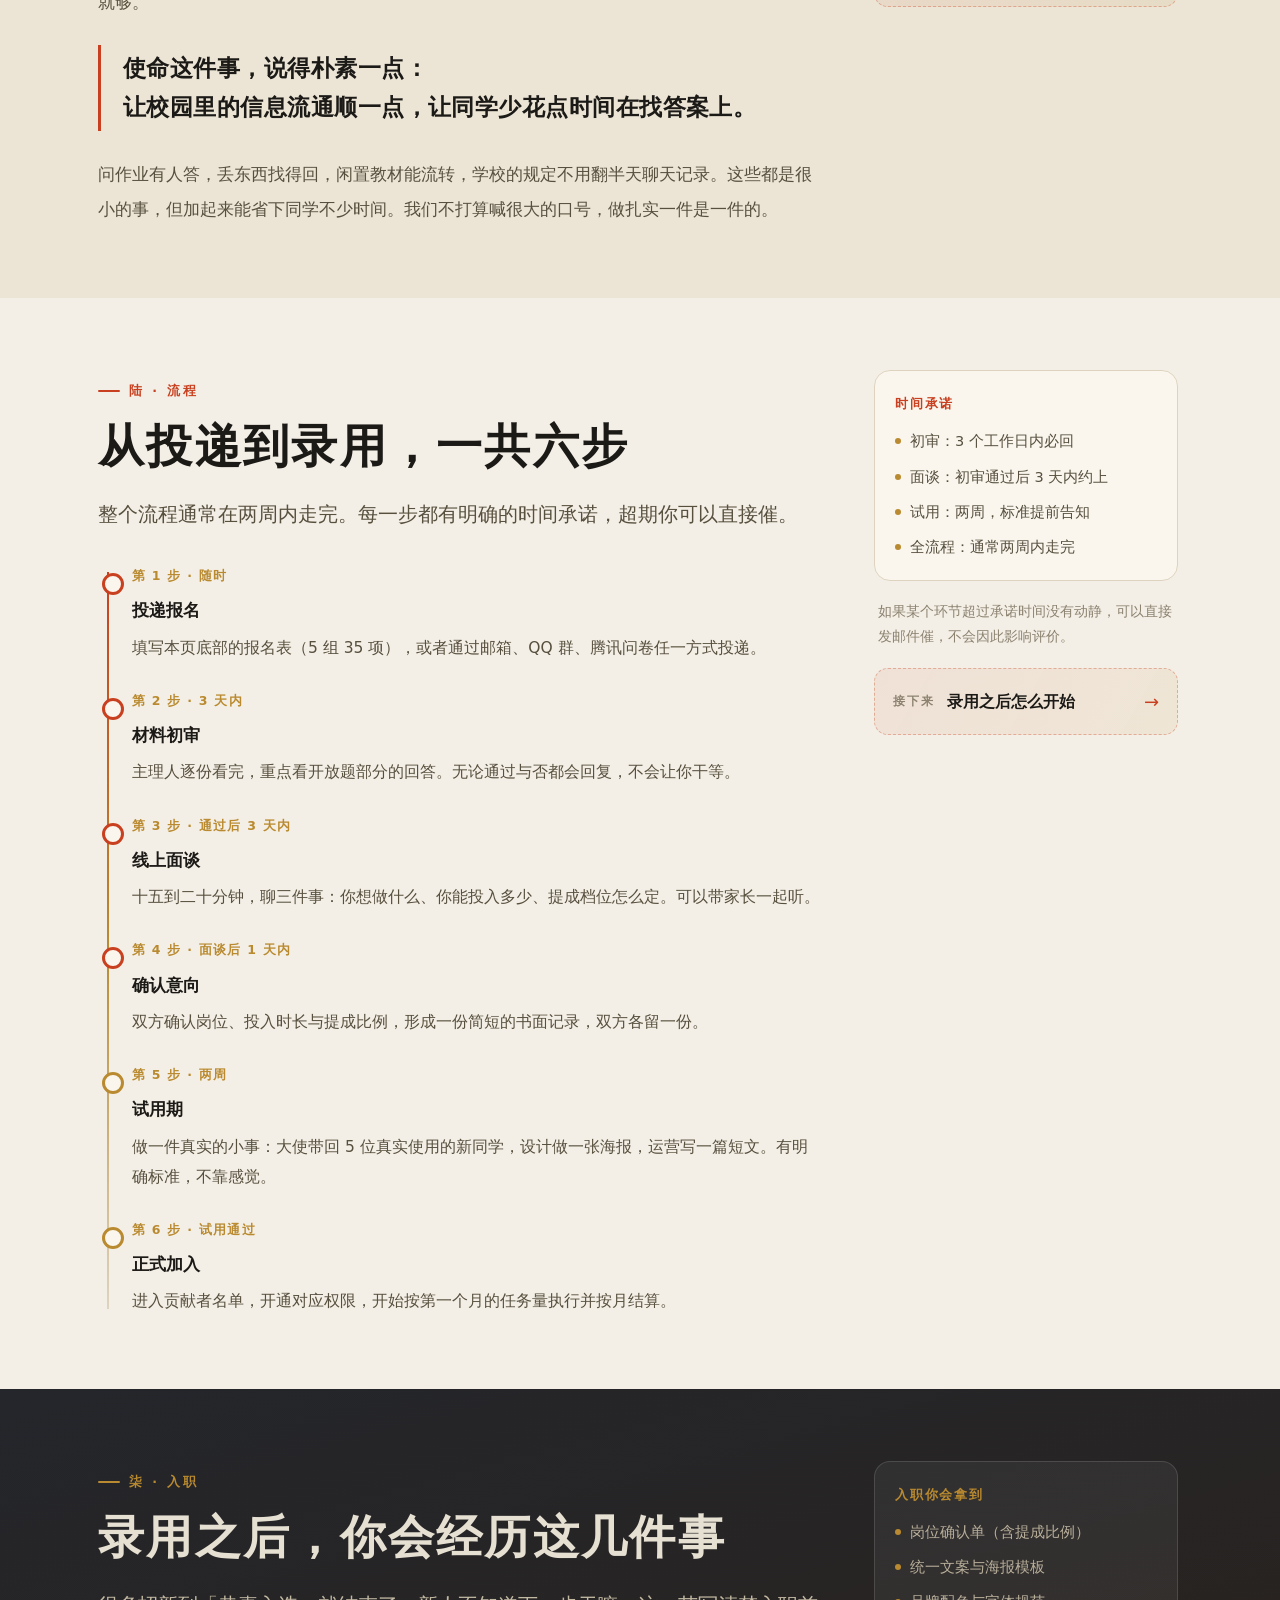
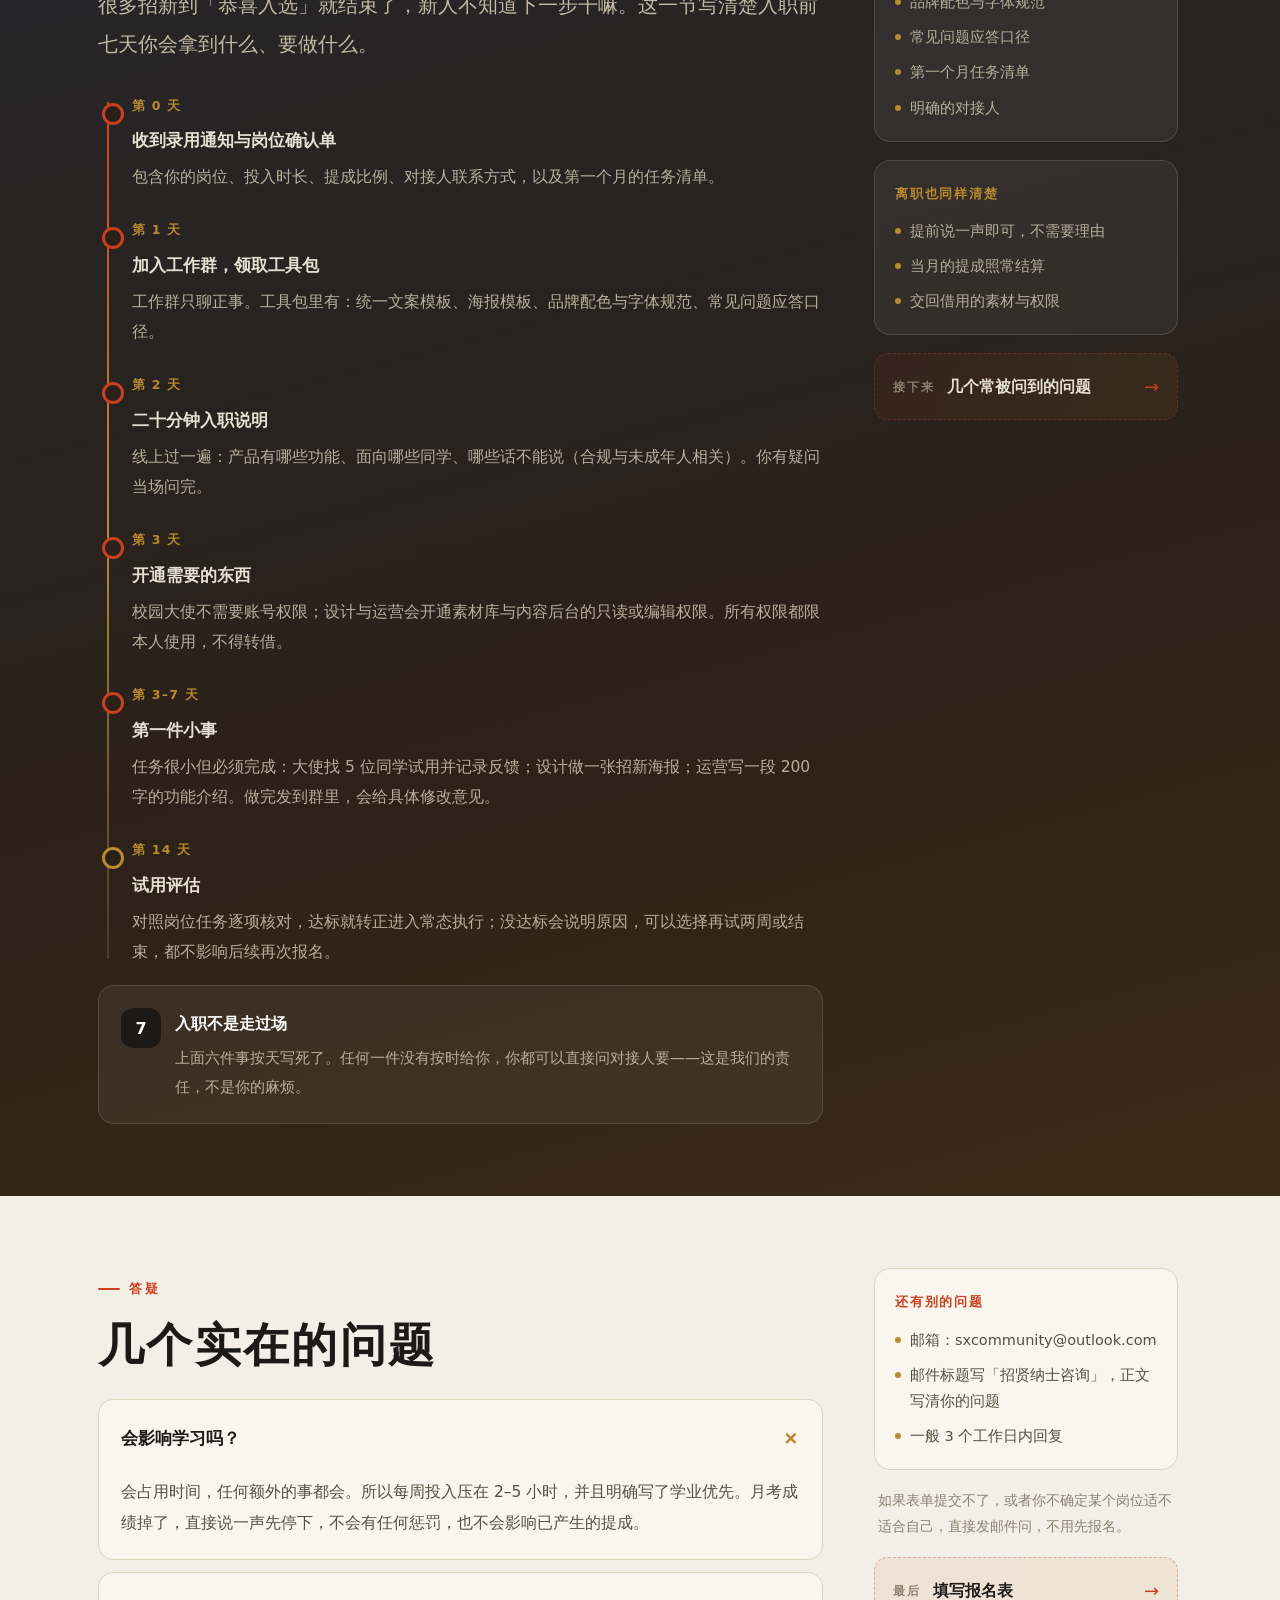
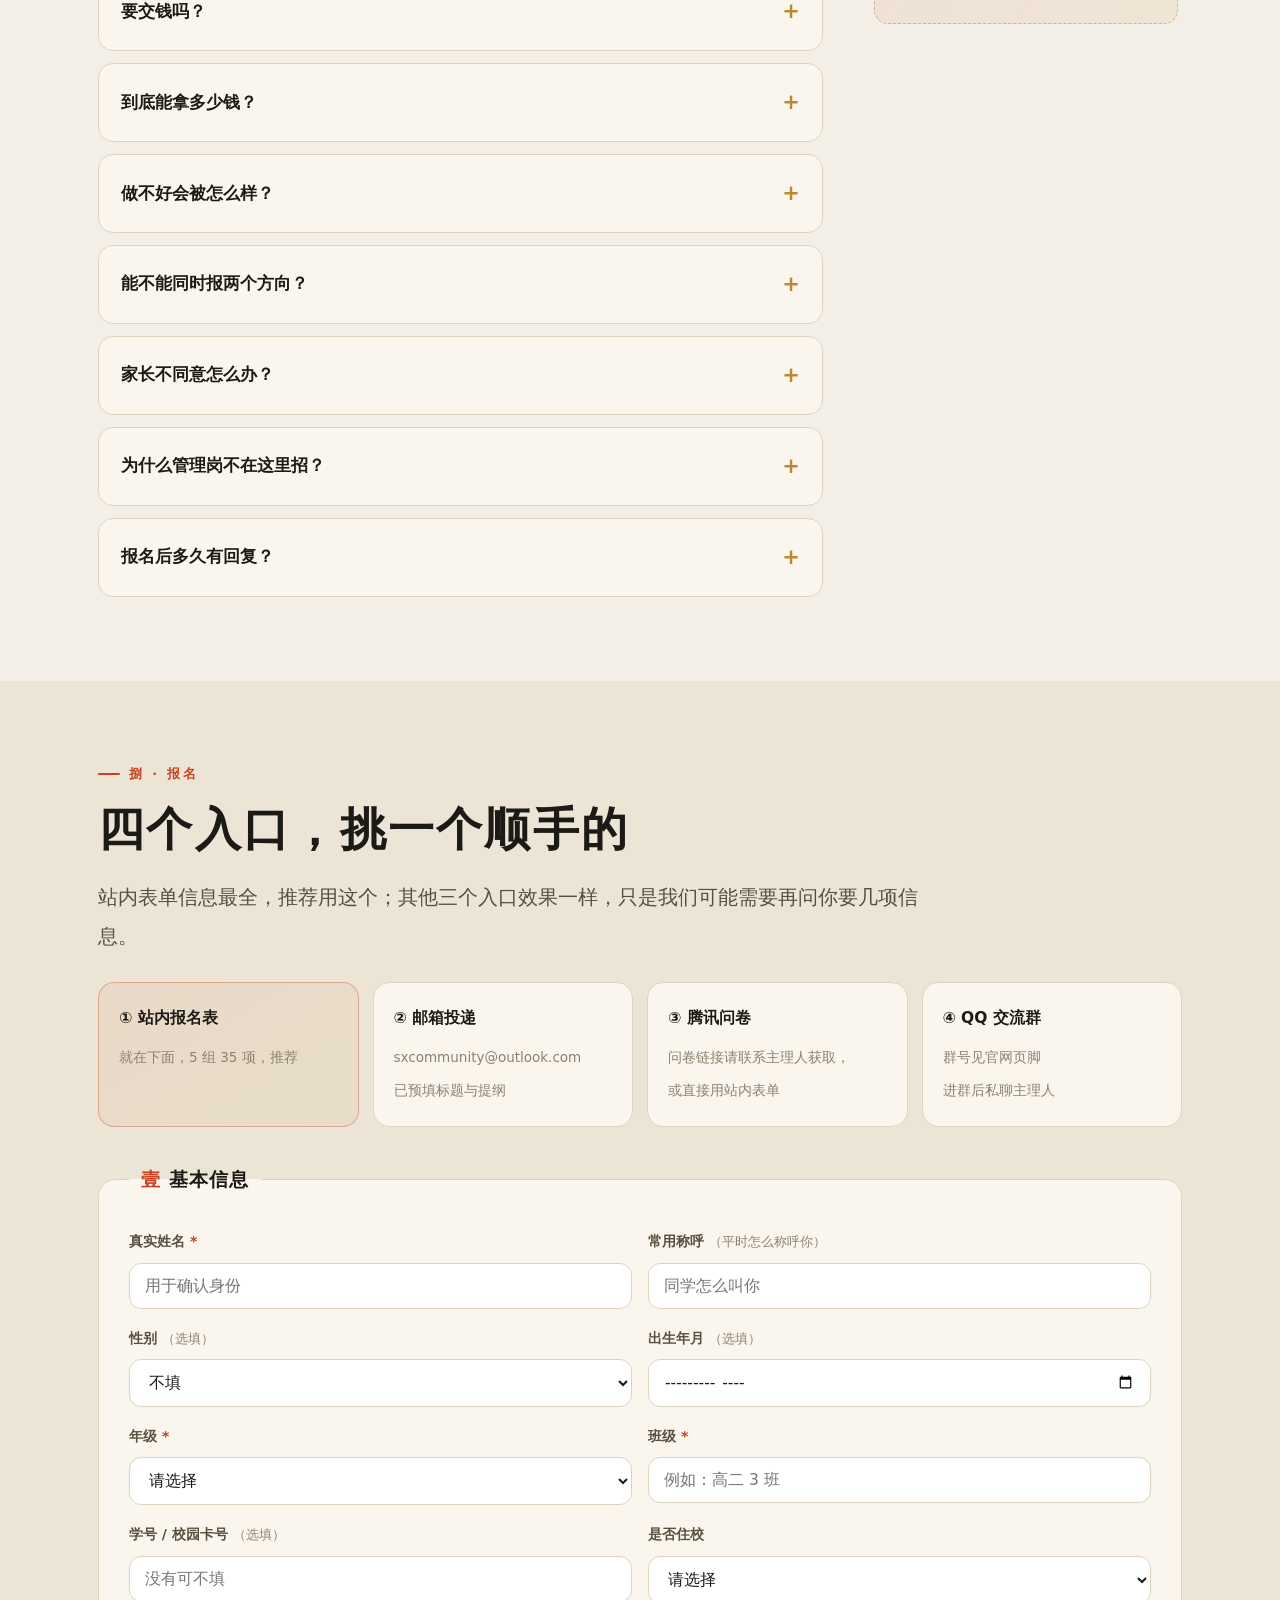
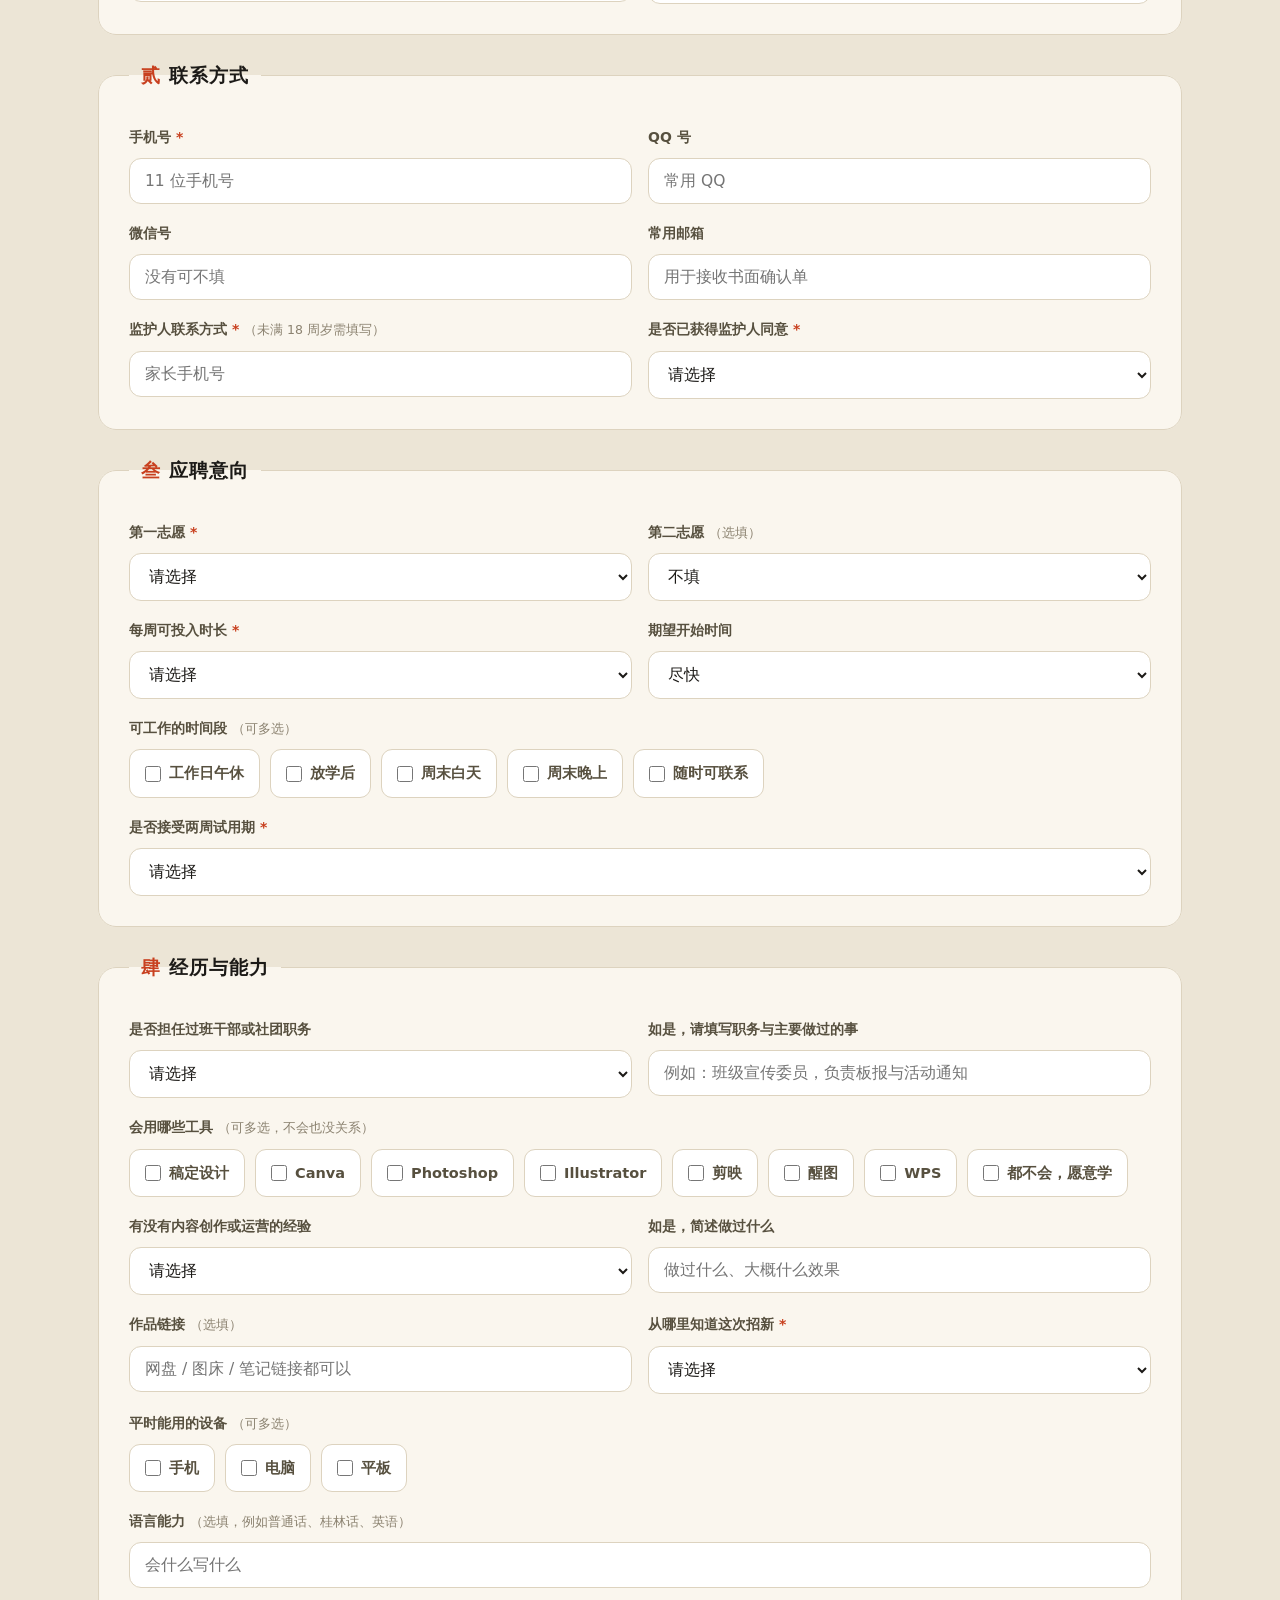
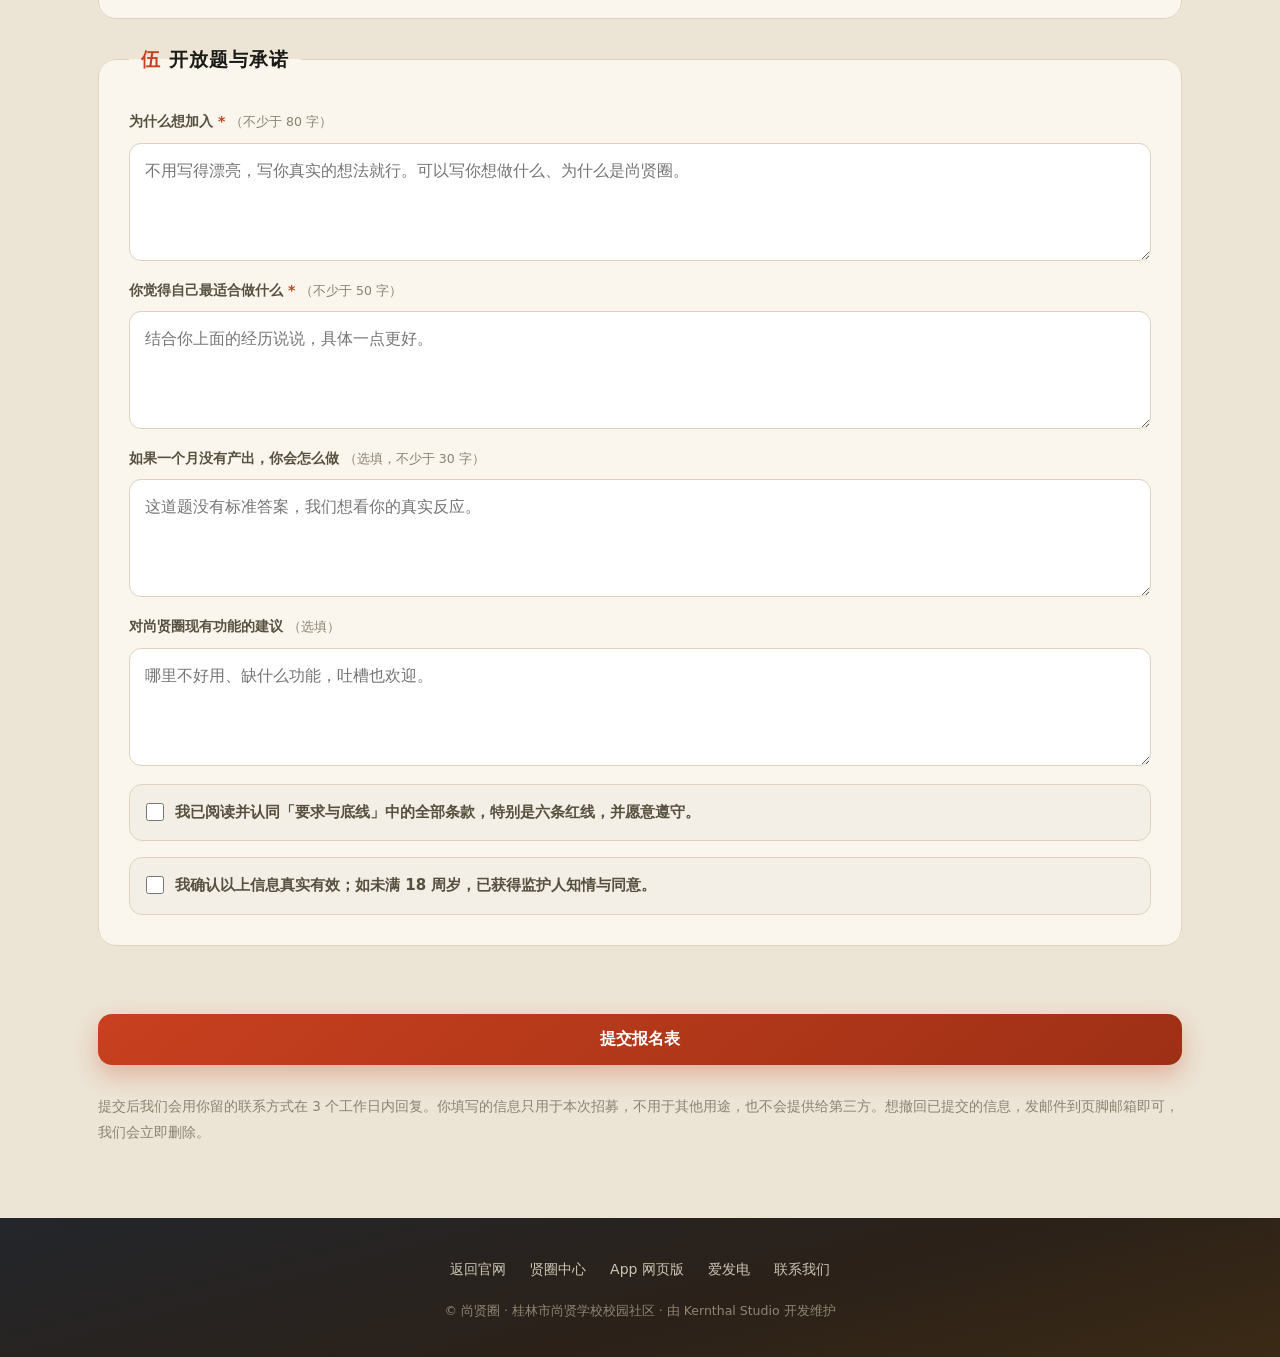
==== commit e126b7de: "feat(career): 招贤纳士页全面重做——编辑式双栏排版(侧栏插入元素/下一节预告/全宽插入带/分区导览)、字号放大、修复锚点跳转后内容不显示、35项分5组报名表、新增腾讯问卷入口与入职章节、" ====
--- a/career/index.html
+++ b/career/index.html
@@ -4,10 +4,12 @@
 <meta charset="UTF-8" />
 <meta name="viewport" content="width=device-width, initial-scale=1, viewport-fit=cover" />
 <title>招贤纳士 · 尚贤圈</title>
-<meta name="description" content="加入尚贤圈：校园大使、设计与运营。没有底薪，收益与产出挂钩、按月结算，规则全部写在明面上。" />
+<meta name="description" content="尚贤圈招人：校园大使、设计、运营。无底薪，按提成结算，规则全部写在明面上。" />
 <meta name="theme-color" content="#c8401f" />
 <style>
-/* ═══════════ 品牌变量（与官网一致） ═══════════ */
+/* ══════════════════════════════════════════════════
+   品牌变量（与官网一致）
+   ══════════════════════════════════════════════════ */
 :root{
   --paper:#f4efe6; --paper2:#ece5d6; --ink:#1c1a17; --ink2:#57503f;
   --muted:#8b8270; --cinnabar:#c8401f; --cinnabar-dk:#9e3015;
@@ -16,279 +18,297 @@
   --t-fast:.16s cubic-bezier(.4,0,.2,1);
   --t-mid:.28s cubic-bezier(.22,.8,.24,1);
   --t-slow:.5s cubic-bezier(.22,.8,.24,1);
+  --rail:308px;
 }
 *{margin:0;padding:0;box-sizing:border-box}
-html{scroll-behavior:smooth;-webkit-text-size-adjust:100%}
+html{scroll-behavior:smooth;-webkit-text-size-adjust:100%;scroll-padding-top:82px}
 body{
-  background:var(--paper);color:var(--ink);line-height:1.85;
+  background:var(--paper);color:var(--ink);
   font-family:-apple-system,BlinkMacSystemFont,"PingFang SC","Microsoft YaHei",system-ui,sans-serif;
-  font-size:16px;overflow-x:hidden;
+  font-size:17px;line-height:1.95;overflow-x:hidden;
 }
 a{color:inherit;text-decoration:none}
-img,svg{display:block}
+svg{display:block}
 ::selection{background:rgba(200,64,31,.2)}
 
-/* ═══════════ 滚动进度条 ═══════════ */
-.prog{position:fixed;top:0;left:0;right:0;height:3px;z-index:100;background:transparent}
-.prog i{display:block;height:100%;width:0;background:linear-gradient(90deg,var(--cinnabar),var(--gold));transition:width .1s linear}
-
-/* ═══════════ 顶栏 ═══════════ */
+/* ══════════════ 滚动进度 ══════════════ */
+.prog{position:fixed;top:0;left:0;right:0;height:3px;z-index:120;background:transparent}
+.prog i{display:block;height:100%;width:0;background:linear-gradient(90deg,var(--cinnabar),var(--gold))}
+
+/* ══════════════ 顶栏 ══════════════ */
 .topbar{
-  position:sticky;top:0;z-index:90;display:flex;align-items:center;gap:12px;
-  padding:14px clamp(16px,4vw,44px);
-  background:rgba(244,239,230,.88);-webkit-backdrop-filter:blur(14px);backdrop-filter:blur(14px);
+  position:sticky;top:0;z-index:110;display:flex;align-items:center;gap:14px;
+  padding:15px clamp(16px,4vw,48px);
+  background:rgba(244,239,230,.9);-webkit-backdrop-filter:blur(14px);backdrop-filter:blur(14px);
   border-bottom:1px solid var(--line);
 }
-.topbar .seal{
-  width:36px;height:36px;border-radius:10px;color:#fff;flex:0 0 auto;
+.tb-seal{
+  width:37px;height:37px;border-radius:10px;color:#fff;flex:0 0 auto;
   font-family:var(--serif);font-weight:900;font-size:19px;display:grid;place-items:center;
   background:linear-gradient(140deg,var(--cinnabar),var(--cinnabar-dk));
   box-shadow:0 3px 10px rgba(200,64,31,.3);
 }
-.topbar .brand{font-family:var(--serif);font-weight:900;font-size:17px;letter-spacing:.06em}
-.topbar .brand small{display:block;font-family:inherit;font-weight:600;font-size:9px;letter-spacing:.3em;color:var(--muted)}
-.topbar .nav-links{margin-left:auto;display:flex;gap:clamp(10px,2vw,26px);flex-wrap:wrap}
-.topbar .nav-links a{font-size:13.5px;color:var(--ink2);position:relative;padding:4px 0;transition:color var(--t-fast)}
-.topbar .nav-links a:hover{color:var(--cinnabar)}
-.topbar .nav-links a::after{
-  content:"";position:absolute;left:0;right:0;bottom:0;height:2px;border-radius:2px;
-  background:linear-gradient(90deg,var(--cinnabar),var(--gold));transform:scaleX(0);transition:transform var(--t-mid)
+.tb-brand{font-family:var(--serif);font-weight:900;font-size:17px;letter-spacing:.06em;line-height:1.2}
+.tb-brand small{display:block;font-weight:600;font-size:9px;letter-spacing:.3em;color:var(--muted)}
+.tb-nav{margin-left:auto;display:flex;gap:clamp(8px,1.6vw,22px);flex-wrap:wrap}
+.tb-nav a{font-size:14px;color:var(--ink2);position:relative;padding:4px 0}
+.tb-nav a:hover{color:var(--cinnabar)}
+.tb-nav a::after{content:"";position:absolute;left:0;right:0;bottom:0;height:2px;border-radius:2px;background:linear-gradient(90deg,var(--cinnabar),var(--gold));transform:scaleX(0);transition:transform var(--t-mid)}
+.tb-nav a:hover::after{transform:scaleX(1)}
+.tb-back{flex:0 0 auto;font-size:13px;font-weight:700;padding:8px 17px;border-radius:99px;border:1px solid var(--line);color:var(--ink2);transition:all var(--t-fast)}
+.tb-back:hover{border-color:var(--cinnabar);color:var(--cinnabar)}
+@media(max-width:900px){.tb-nav{display:none}}
+
+/* ══════════════ 通用 ══════════════ */
+.wrap{max-width:1180px;margin:0 auto;padding:0 clamp(18px,4vw,48px)}
+.sec{padding:clamp(58px,8vh,104px) 0;position:relative}
+.sec.alt{background:var(--paper2)}
+.sec.dark{background:linear-gradient(165deg,#24262b,#2b2119 58%,#3b2a15);color:#e6e0d2}
+
+/* —— 编辑式双栏：正文 + 侧栏（插入元素所在） —— */
+.eg{display:grid;gap:clamp(28px,4vw,56px)}
+@media(min-width:1000px){.eg{grid-template-columns:minmax(0,1fr) var(--rail)}}
+.rail{display:flex;flex-direction:column;gap:18px}
+@media(min-width:1000px){.rail{position:sticky;top:96px;align-self:start;max-height:calc(100vh - 130px);overflow-y:auto;padding-right:4px;scrollbar-width:none}}
+.rail::-webkit-scrollbar{display:none}
+
+/* 小标题 */
+.eyebrow{display:inline-flex;align-items:center;gap:9px;font-size:12.5px;letter-spacing:.24em;font-weight:800;color:var(--cinnabar);margin-bottom:14px}
+.eyebrow::before{content:"";width:22px;height:2px;border-radius:2px;background:currentColor}
+.sec.dark .eyebrow{color:var(--gold)}
+h2{font-family:var(--serif);font-weight:900;font-size:clamp(30px,4.6vw,46px);letter-spacing:.05em;line-height:1.3;margin-bottom:18px}
+h3{font-size:20px;font-weight:800;letter-spacing:.02em;margin-bottom:12px}
+.lede{font-size:clamp(17px,1.75vw,19.5px);line-height:2;color:var(--ink2);max-width:820px}
+.sec.dark .lede{color:#c2b9a3}
+.body p{font-size:16.8px;color:var(--ink2);line-height:2.05;margin-bottom:16px}
+.body p:last-child{margin-bottom:0}
+.body strong,.lede strong{color:var(--ink);font-weight:800}
+.body em{font-style:normal;background:linear-gradient(transparent 62%,rgba(185,138,47,.34) 62%);padding:0 1px}
+
+/* 摘句（正文里的插入元素） */
+.pull{
+  border-left:3px solid var(--cinnabar);padding:4px 0 4px 22px;margin:26px 0;
+  font-family:var(--serif);font-size:clamp(19px,2.2vw,23px);font-weight:800;
+  line-height:1.7;letter-spacing:.02em;color:var(--ink)
 }
-.topbar .nav-links a:hover::after{transform:scaleX(1)}
-.topbar .back{
-  flex:0 0 auto;font-size:12.5px;font-weight:700;padding:8px 16px;border-radius:99px;
-  border:1px solid var(--line);color:var(--ink2);transition:all var(--t-fast)
+.sec.dark .pull{border-color:var(--gold);color:#fff}
+
+/* 侧栏卡片 / 旁注 */
+.rail-card{background:var(--card);border:1px solid var(--line);border-radius:16px;padding:20px}
+.rail-card h4{font-size:13px;font-weight:800;letter-spacing:.14em;color:var(--cinnabar);margin-bottom:12px}
+.rail-card ul{list-style:none;display:grid;gap:9px}
+.rail-card li{font-size:14.5px;color:var(--ink2);line-height:1.8;display:flex;gap:9px;align-items:flex-start}
+.rail-card li i{flex:0 0 auto;width:6px;height:6px;border-radius:50%;background:var(--gold);margin-top:10px}
+.rail-note{font-size:13.5px;color:var(--muted);line-height:1.9;padding:0 4px}
+.sec.dark .rail-card{background:rgba(255,255,255,.055);border-color:rgba(255,255,255,.13)}
+.sec.dark .rail-card h4{color:var(--gold)}
+.sec.dark .rail-card li,.sec.dark .rail-note{color:#b8af9b}
+
+/* 下一节预告（预导元素） */
+.teaser{
+  display:flex;align-items:center;gap:12px;padding:15px 18px;border-radius:14px;
+  background:linear-gradient(120deg,rgba(200,64,31,.08),rgba(185,138,47,.09));
+  border:1px dashed rgba(200,64,31,.34);transition:all var(--t-mid)
 }
-.topbar .back:hover{border-color:var(--cinnabar);color:var(--cinnabar)}
-@media(max-width:760px){.topbar .nav-links{display:none}}
-
-/* ═══════════ 通用 ═══════════ */
-.wrap{max-width:1120px;margin:0 auto;padding:0 clamp(16px,4vw,40px)}
-section{padding:clamp(52px,9vh,96px) 0;position:relative}
-.eyebrow{
-  display:inline-block;font-size:11.5px;letter-spacing:.3em;font-weight:800;
-  color:var(--cinnabar);margin-bottom:10px;text-transform:uppercase
-}
-h2{
-  font-family:var(--serif);font-weight:900;font-size:clamp(26px,4.2vw,40px);
-  letter-spacing:.06em;line-height:1.35;margin-bottom:14px
-}
-.lede{font-size:clamp(14.5px,1.6vw,17px);color:var(--ink2);max-width:760px}
-.rule{width:56px;height:3px;border-radius:2px;background:linear-gradient(90deg,var(--cinnabar),var(--gold));margin:18px 0 0}
-.muted{color:var(--muted);font-size:13.5px}
-.card{
-  background:var(--card);border:1px solid var(--line);border-radius:18px;padding:clamp(20px,3vw,30px);
-  transition:transform var(--t-mid),box-shadow var(--t-mid),border-color var(--t-mid)
-}
-.card:hover{transform:translateY(-5px);box-shadow:0 18px 44px rgba(31,28,24,.1);border-color:rgba(185,138,47,.4)}
-.gridd{display:grid;gap:16px}
-@media(min-width:760px){.gridd.c2{grid-template-columns:1fr 1fr}.gridd.c3{grid-template-columns:repeat(3,1fr)}.gridd.c4{grid-template-columns:repeat(4,1fr)}}
-
-/* ═══════════ Hero ═══════════ */
-.hero{position:relative;overflow:hidden;padding:clamp(64px,12vh,128px) 0 clamp(48px,8vh,88px)}
-.hero::before{
-  content:"";position:absolute;inset:0;pointer-events:none;
-  background:
-    radial-gradient(ellipse 60% 50% at 12% 8%,rgba(200,64,31,.10),transparent 60%),
-    radial-gradient(ellipse 55% 55% at 92% 92%,rgba(185,138,47,.13),transparent 62%)
-}
-/* 持续漂浮的装饰（纯 CSS，不用 emoji） */
-.float{position:absolute;border-radius:50%;pointer-events:none;will-change:transform}
-.f1{width:132px;height:132px;left:6%;top:16%;border:1.5px solid rgba(200,64,31,.2);animation:drift 13s ease-in-out infinite}
-.f2{width:76px;height:76px;right:11%;top:22%;background:linear-gradient(140deg,rgba(185,138,47,.16),rgba(185,138,47,.04));animation:drift 10s ease-in-out infinite reverse}
-.f3{width:52px;height:52px;left:22%;bottom:14%;border:1.5px dashed rgba(185,138,47,.32);animation:drift 16s ease-in-out infinite}
-.f4{width:190px;height:190px;right:-2%;bottom:-6%;border:1.5px solid rgba(200,64,31,.11);animation:drift 18s ease-in-out infinite reverse}
-.f5{width:34px;height:34px;left:48%;top:12%;background:rgba(200,64,31,.14);animation:drift 9s ease-in-out infinite}
-@keyframes drift{
-  0%,100%{transform:translate(0,0) rotate(0)}
-  33%{transform:translate(16px,-24px) rotate(8deg)}
-  66%{transform:translate(-13px,15px) rotate(-7deg)}
-}
-.hero-in{position:relative;text-align:center}
-.hero .zh{font-family:var(--serif);font-weight:900;font-size:clamp(48px,11vw,104px);letter-spacing:.1em;line-height:1.1}
-.hero .zh span{display:inline-block;opacity:0;transform:translateY(38px) rotate(7deg) skewY(2deg);animation:chIn .7s cubic-bezier(.16,1,.3,1) forwards}
-.hero .zh span:nth-child(1){animation-delay:.12s}.hero .zh span:nth-child(2){animation-delay:.24s}
-.hero .zh span:nth-child(3){animation-delay:.36s}.hero .zh span:nth-child(4){animation-delay:.48s}
-@keyframes chIn{to{opacity:1;transform:none}}
-.hero .sub{margin:20px auto 0;max-width:680px;font-size:clamp(14.5px,1.8vw,17.5px);color:var(--ink2);opacity:0;animation:up .7s ease .7s forwards}
-.hero .tags{display:flex;flex-wrap:wrap;gap:9px;justify-content:center;margin-top:26px;opacity:0;animation:up .7s ease .9s forwards}
-.hero .tags span{
-  font-size:12.5px;padding:6px 14px;border-radius:99px;background:var(--card);
-  border:1px solid var(--line);color:var(--ink2)
-}
-.cta-row{display:flex;flex-wrap:wrap;gap:12px;justify-content:center;margin-top:34px;opacity:0;animation:up .7s ease 1.1s forwards}
-.btn{
-  display:inline-flex;align-items:center;justify-content:center;gap:8px;
-  padding:14px 30px;border-radius:14px;font-size:15px;font-weight:800;cursor:pointer;
-  border:none;font-family:inherit;transition:all var(--t-mid)
-}
-.btn-p{background:linear-gradient(140deg,var(--cinnabar),var(--cinnabar-dk));color:#fff;box-shadow:0 10px 26px rgba(200,64,31,.32);animation:pulse 2.6s ease-in-out infinite}
+.teaser:hover{border-style:solid;transform:translateY(-2px);box-shadow:0 10px 24px rgba(31,28,24,.09)}
+.teaser .tk{font-size:11.5px;letter-spacing:.16em;color:var(--muted);font-weight:800;flex:0 0 auto}
+.teaser .tt{font-size:15.5px;font-weight:800;flex:1;min-width:0}
+.teaser .ta{font-size:18px;color:var(--cinnabar);transition:transform var(--t-mid)}
+.teaser:hover .ta{transform:translateX(4px)}
+
+/* 关键数字（行内插入） */
+.chiprow{display:flex;flex-wrap:wrap;gap:10px;margin:22px 0}
+.chiprow span{font-size:13.5px;padding:7px 15px;border-radius:99px;background:var(--card);border:1px solid var(--line);color:var(--ink2)}
+.chiprow span b{color:var(--cinnabar);font-weight:800}
+
+/* 全宽插入带 */
+.band{padding:clamp(34px,5vh,52px) 0;background:var(--ink);color:#efe9db;text-align:center;position:relative;overflow:hidden}
+.band::before{content:"";position:absolute;inset:0;background:radial-gradient(ellipse 50% 120% at 50% 0%,rgba(185,138,47,.16),transparent 70%)}
+.band p{position:relative;font-family:var(--serif);font-size:clamp(19px,2.6vw,29px);font-weight:800;letter-spacing:.04em;line-height:1.65}
+.band small{position:relative;display:block;margin-top:12px;font-size:14.5px;color:#a89f8a}
+
+/* ══════════════ Hero ══════════════ */
+.hero{position:relative;overflow:hidden;padding:clamp(58px,10vh,116px) 0 clamp(34px,6vh,64px)}
+.hero::before{content:"";position:absolute;inset:0;pointer-events:none;background:
+  radial-gradient(ellipse 58% 48% at 10% 6%,rgba(200,64,31,.11),transparent 62%),
+  radial-gradient(ellipse 52% 54% at 94% 90%,rgba(185,138,47,.14),transparent 64%)}
+.float{position:absolute;border-radius:50%;pointer-events:none}
+.f1{width:150px;height:150px;left:4%;top:12%;border:1.5px solid rgba(200,64,31,.2);animation:drift 15s ease-in-out infinite}
+.f2{width:82px;height:82px;right:9%;top:18%;background:linear-gradient(140deg,rgba(185,138,47,.16),rgba(185,138,47,.03));animation:drift 11s ease-in-out infinite reverse}
+.f3{width:56px;height:56px;left:17%;bottom:8%;border:1.5px dashed rgba(185,138,47,.34);animation:drift 18s ease-in-out infinite}
+.f4{width:210px;height:210px;right:-3%;bottom:-10%;border:1.5px solid rgba(200,64,31,.1);animation:drift 21s ease-in-out infinite reverse}
+@keyframes drift{0%,100%{transform:translate(0,0) rotate(0)}33%{transform:translate(16px,-24px) rotate(8deg)}66%{transform:translate(-13px,15px) rotate(-7deg)}}
+.hero-in{position:relative;display:grid;gap:clamp(30px,4vw,52px);align-items:center}
+@media(min-width:1000px){.hero-in{grid-template-columns:minmax(0,1.15fr) minmax(0,.85fr)}}
+.hero h1{font-family:var(--serif);font-weight:900;font-size:clamp(52px,9.5vw,104px);letter-spacing:.08em;line-height:1.08}
+.hero h1 span{display:inline-block}
+.hero .kick{font-size:13px;letter-spacing:.3em;font-weight:800;color:var(--cinnabar);margin-bottom:14px}
+.hero .sub{margin-top:22px;font-size:clamp(16.5px,1.9vw,19px);line-height:2.05;color:var(--ink2);max-width:640px}
+.hero-arts{display:flex;flex-wrap:wrap;gap:10px;margin-top:26px}
+.hero-arts span{font-size:13.5px;padding:7px 15px;border-radius:99px;background:var(--card);border:1px solid var(--line);color:var(--ink2)}
+.cta-row{display:flex;flex-wrap:wrap;gap:13px;margin-top:32px}
+.btn{display:inline-flex;align-items:center;justify-content:center;gap:9px;padding:15px 32px;border-radius:14px;font-size:16px;font-weight:800;cursor:pointer;border:none;font-family:inherit;transition:all var(--t-mid)}
+.btn-p{background:linear-gradient(140deg,var(--cinnabar),var(--cinnabar-dk));color:#fff;box-shadow:0 10px 26px rgba(200,64,31,.32)}
 .btn-p:hover{transform:translateY(-2px);box-shadow:0 16px 34px rgba(200,64,31,.4)}
 .btn-g{background:var(--card);color:var(--ink);border:1.5px solid var(--line)}
 .btn-g:hover{border-color:var(--cinnabar);color:var(--cinnabar);transform:translateY(-2px)}
-@keyframes pulse{
-  0%,100%{box-shadow:0 10px 26px rgba(200,64,31,.3)}
-  50%{box-shadow:0 14px 34px rgba(200,64,31,.5)}
+@keyframes pulse{0%,100%{box-shadow:0 10px 26px rgba(200,64,31,.3)}50%{box-shadow:0 14px 36px rgba(200,64,31,.52)}}
+.btn-p{animation:pulse 2.8s ease-in-out infinite}
+
+/* Hero 右侧：招聘速览（插入元素） */
+.hero-card{background:var(--card);border:1px solid var(--line);border-radius:20px;padding:26px;box-shadow:0 16px 44px rgba(31,28,24,.08)}
+.hero-card h4{font-family:var(--serif);font-size:17px;font-weight:900;letter-spacing:.06em;margin-bottom:16px;display:flex;align-items:center;gap:9px}
+.hero-card h4::before{content:"";width:3px;height:15px;border-radius:2px;background:linear-gradient(180deg,var(--cinnabar),var(--gold))}
+.kv{display:flex;justify-content:space-between;gap:14px;padding:11px 0;border-bottom:1px dashed var(--line);font-size:15px}
+.kv:last-child{border-bottom:none}
+.kv b{font-weight:800}
+.kv span{color:var(--ink2);text-align:right}
+
+/* Hero 底部：分区导览（其他板块的预导） */
+.index-strip{margin-top:clamp(34px,5vh,58px);position:relative}
+.index-strip .is-h{font-size:12.5px;letter-spacing:.22em;font-weight:800;color:var(--muted);margin-bottom:14px}
+.is-grid{display:grid;gap:12px;grid-template-columns:repeat(auto-fit,minmax(160px,1fr))}
+.is-item{
+  display:block;padding:16px 18px;border-radius:14px;background:var(--card);border:1px solid var(--line);
+  transition:all var(--t-mid);position:relative;overflow:hidden
 }
-@keyframes up{from{opacity:0;transform:translateY(16px)}to{opacity:1;transform:none}}
-
-/* ═══════════ 跑马灯（持续动画） ═══════════ */
-.marq{overflow:hidden;padding:16px 0;border-top:1px solid var(--line);border-bottom:1px solid var(--line);background:var(--paper2)}
-.marq-t{display:flex;gap:44px;width:max-content;animation:marq 26s linear infinite}
-.marq:hover .marq-t{animation-play-state:paused}
-.marq-t span{
-  font-family:var(--serif);font-weight:800;font-size:clamp(16px,2.4vw,22px);
-  letter-spacing:.14em;color:var(--ink2);white-space:nowrap;display:flex;align-items:center;gap:44px
+.is-item::before{content:"";position:absolute;left:0;top:0;bottom:0;width:3px;background:linear-gradient(180deg,var(--cinnabar),transparent);opacity:0;transition:opacity var(--t-mid)}
+.is-item:hover{transform:translateY(-4px);box-shadow:0 14px 34px rgba(31,28,24,.1);border-color:rgba(185,138,47,.42)}
+.is-item:hover::before{opacity:1}
+.is-item b{display:block;font-size:15.5px;font-weight:800;margin-bottom:3px}
+.is-item span{font-size:13px;color:var(--muted);line-height:1.7}
+
+/* ══════════════ 岗位：对比表 ══════════════ */
+.cmp{width:100%;border-collapse:separate;border-spacing:0;background:var(--card);border:1px solid var(--line);border-radius:18px;overflow:hidden;font-size:15.5px}
+.cmp th,.cmp td{padding:17px 20px;text-align:left;vertical-align:top;border-bottom:1px solid var(--line)}
+.cmp thead th{background:var(--paper2);font-size:16px;font-weight:900;font-family:var(--serif);letter-spacing:.05em}
+.cmp thead th small{display:block;font-family:inherit;font-size:10.5px;letter-spacing:.2em;color:var(--muted);font-weight:700;margin-top:3px}
+.cmp tbody th{width:118px;font-size:14px;font-weight:800;color:var(--cinnabar);background:rgba(200,64,31,.04)}
+.cmp td{color:var(--ink2);line-height:1.9}
+.cmp tr:last-child th,.cmp tr:last-child td{border-bottom:none}
+.cmp-wrap{overflow-x:auto}
+@media(max-width:760px){.cmp{min-width:620px}}
+
+.nodes{background:var(--card);border:1px solid var(--line);border-radius:16px;padding:22px;margin-top:18px;display:flex;gap:14px;align-items:flex-start}
+.nodes .nd-ic{flex:0 0 auto;width:40px;height:40px;border-radius:12px;display:grid;place-items:center;background:var(--ink);color:#fff;font-weight:900;font-size:16px}
+.nodes b{display:block;font-size:16px;font-weight:800;margin-bottom:5px}
+.nodes p{font-size:15px;color:var(--ink2);line-height:1.9}
+
+/* ══════════════ 收益表（明示） ══════════════ */
+.pay-table{width:100%;border-collapse:separate;border-spacing:0;font-size:15.5px;background:rgba(255,255,255,.05);border:1px solid rgba(255,255,255,.13);border-radius:18px;overflow:hidden}
+.pay-table th,.pay-table td{padding:17px 20px;text-align:left;vertical-align:top;border-bottom:1px solid rgba(255,255,255,.1)}
+.pay-table thead th{background:rgba(255,255,255,.05);color:#fff;font-size:15.5px;font-weight:800}
+.pay-table tbody th{width:150px;color:var(--gold);font-weight:800;font-size:15px}
+.pay-table td{color:#c2b9a3;line-height:1.9}
+.pay-table tr:last-child th,.pay-table tr:last-child td{border-bottom:none}
+.warn{margin-top:20px;padding:17px 20px;border-radius:14px;background:rgba(200,64,31,.16);border:1px solid rgba(200,64,31,.44);color:#f2cec2;font-size:15px;line-height:1.95}
+.warn b{color:#fff}
+
+/* ══════════════ 要 / 不要 对照 ══════════════ */
+.vs{display:grid;gap:18px}
+@media(min-width:800px){.vs{grid-template-columns:1fr 1fr}}
+.vs-card{border-radius:18px;padding:24px;border:1px solid var(--line);background:var(--card)}
+.vs-card.no{background:linear-gradient(168deg,#2b2119,#3b2a15);border-color:rgba(200,64,31,.36);color:#e6e0d2}
+.vs-card h4{font-size:16px;font-weight:900;margin-bottom:16px;display:flex;align-items:center;gap:9px}
+.vs-card h4::before{content:"";width:22px;height:22px;border-radius:7px;display:grid;place-items:center}
+.vs-card.yes h4::before{background:rgba(47,122,84,.16);border:1.5px solid #2f7a54}
+.vs-card.no h4{color:#fff}
+.vs-card.no h4::before{background:rgba(200,64,31,.24);border:1.5px solid var(--cinnabar)}
+.vs-list{list-style:none;display:grid;gap:12px}
+.vs-list li{display:flex;gap:11px;align-items:flex-start;font-size:15.5px;line-height:1.92}
+.vs-list li i{flex:0 0 auto;width:20px;height:20px;border-radius:6px;margin-top:5px;display:grid;place-items:center;font-style:normal;font-size:11px;font-weight:900}
+.vs-card.yes .vs-list li i{background:rgba(47,122,84,.14);color:#2f7a54}
+.vs-card.no .vs-list li i{background:rgba(200,64,31,.22);color:#f0c9bd}
+.vs-card.no .vs-list li{color:#cdc6b4}
+
+/* ══════════════ 时间轴（招聘流程 + 入职） ══════════════ */
+.tl{position:relative;padding-left:34px}
+.tl::before{content:"";position:absolute;left:9px;top:8px;bottom:8px;width:2px;background:linear-gradient(180deg,var(--cinnabar),var(--gold),var(--line))}
+.tl-item{position:relative;padding:0 0 26px}
+.tl-item:last-child{padding-bottom:0}
+.tl-item::before{
+  content:"";position:absolute;left:-30px;top:9px;width:16px;height:16px;border-radius:50%;
+  background:var(--card);border:3px solid var(--cinnabar)
 }
-.marq-t span::after{content:"";width:7px;height:7px;border-radius:50%;background:var(--gold);flex:0 0 auto}
-@keyframes marq{to{transform:translateX(-50%)}}
-
-/* ═══════════ 块标题 ═══════════ */
-.blk{display:flex;align-items:baseline;gap:12px;margin-bottom:26px}
-.blk .no{font-family:var(--serif);font-weight:900;font-size:clamp(22px,3vw,30px);color:var(--cinnabar);opacity:.85}
-.blk h2{margin:0}
-
-/* ═══════════ 特点 ═══════════ */
-.feat h3{font-size:17px;font-weight:800;margin:12px 0 8px;letter-spacing:.03em}
-.feat .ic{
-  width:44px;height:44px;border-radius:13px;display:grid;place-items:center;color:#fff;
-  background:linear-gradient(140deg,var(--cinnabar),var(--cinnabar-dk));font-size:19px
+.tl-item.done::before{border-color:var(--gold)}
+.tl-item b{display:block;font-size:17px;font-weight:800;margin-bottom:5px}
+.tl-item .tm{font-size:12.5px;letter-spacing:.1em;color:var(--gold);font-weight:800;margin-bottom:6px}
+.tl-item p{font-size:15.5px;color:var(--ink2);line-height:1.95}
+.sec.dark .tl-item p{color:#b8af9b}
+.sec.dark .tl::before{background:linear-gradient(180deg,var(--cinnabar),var(--gold),rgba(255,255,255,.1))}
+.sec.dark .tl-item::before{background:#2b2119}
+
+/* ══════════════ 答疑 ══════════════ */
+.faq details{background:var(--card);border:1px solid var(--line);border-radius:15px;margin-bottom:12px;overflow:hidden}
+.faq details:hover{border-color:rgba(185,138,47,.45)}
+.faq summary{list-style:none;cursor:pointer;padding:18px 22px;font-size:16.5px;font-weight:700;display:flex;align-items:center;justify-content:space-between;gap:12px}
+.faq summary::-webkit-details-marker{display:none}
+.faq summary::after{content:"+";font-size:21px;color:var(--gold);transition:transform var(--t-mid);flex:0 0 auto}
+.faq details[open] summary::after{transform:rotate(45deg)}
+.faq details p{padding:0 22px 20px;font-size:15.5px;color:var(--ink2);line-height:2}
+
+/* ══════════════ 报名 ══════════════ */
+.ways{display:grid;gap:14px;margin:26px 0 34px}
+@media(min-width:760px){.ways{grid-template-columns:repeat(4,1fr)}}
+.way{background:var(--card);border:1px solid var(--line);border-radius:16px;padding:20px;transition:all var(--t-mid)}
+.way:hover{border-color:var(--cinnabar);transform:translateY(-4px);box-shadow:0 14px 32px rgba(31,28,24,.09)}
+.way b{display:block;font-size:15.5px;font-weight:800;margin-bottom:7px}
+.way span{font-size:13.5px;color:var(--muted);line-height:1.8;word-break:break-all}
+.way a{color:var(--cinnabar);font-weight:800}
+.way.pri{background:linear-gradient(150deg,rgba(200,64,31,.07),rgba(185,138,47,.08));border-color:rgba(200,64,31,.34)}
+
+form{display:grid;gap:22px}
+fieldset{border:1px solid var(--line);border-radius:18px;padding:clamp(20px,3vw,30px);background:var(--card)}
+legend{
+  font-family:var(--serif);font-size:19px;font-weight:900;letter-spacing:.05em;
+  padding:0 12px;color:var(--ink)
 }
-.feat:nth-child(2) .ic{background:linear-gradient(140deg,#2f7a54,#1e5940)}
-.feat:nth-child(3) .ic{background:linear-gradient(140deg,var(--gold),#8f6a1f)}
-.feat:nth-child(4) .ic{background:linear-gradient(140deg,#3a6dd0,#274ba0)}
-.feat p{font-size:14.5px;color:var(--ink2)}
-
-/* ═══════════ 岗位卡 ═══════════ */
-.job{position:relative;overflow:hidden}
-.job::before{content:"";position:absolute;left:0;top:0;bottom:0;width:3px;background:linear-gradient(180deg,var(--cinnabar),rgba(200,64,31,.1))}
-.job.dsn::before{background:linear-gradient(180deg,var(--gold),rgba(185,138,47,.1))}
-.job h3{font-family:var(--serif);font-size:21px;font-weight:900;letter-spacing:.05em}
-.job .kj{font-size:12px;letter-spacing:.16em;color:var(--gold);font-weight:700;margin:4px 0 14px}
-.job dl{display:grid;gap:9px;margin:0}
-.job dt{font-size:12.5px;font-weight:800;color:var(--cinnabar);letter-spacing:.08em;margin-top:6px}
-.job.dsn dt{color:var(--gold)}
-.job dd{font-size:14.5px;color:var(--ink2);line-height:1.9}
-.job .no-dev{
-  margin-top:16px;padding:10px 14px;border-radius:12px;background:var(--paper2);
-  font-size:13px;color:var(--ink2);border:1px dashed var(--line)
+legend i{font-style:normal;color:var(--cinnabar);margin-right:8px}
+.fgrid{display:grid;gap:16px}
+@media(min-width:660px){.fgrid.c2{grid-template-columns:1fr 1fr}.fgrid.c3{grid-template-columns:repeat(3,1fr)}}
+.fld{display:flex;flex-direction:column;gap:7px}
+.fld.full{grid-column:1/-1}
+label{font-size:14px;font-weight:700;color:var(--ink2)}
+label em{font-style:normal;color:var(--cinnabar)}
+label .hint{font-weight:500;color:var(--muted);font-size:12.5px}
+input[type=text],input[type=tel],input[type=email],input[type=month],input[type=url],select,textarea{
+  width:100%;padding:13px 15px;border-radius:12px;border:1.5px solid var(--line);background:#fff;
+  font-size:15.5px;color:var(--ink);font-family:inherit;outline:none;transition:border-color var(--t-fast),box-shadow var(--t-fast)
 }
-.job .no-dev b{color:var(--cinnabar)}
-
-/* ═══════════ 收益（明示） ═══════════ */
-.pay{background:var(--ink);color:#e8e2d4;border:none}
-.pay:hover{border-color:rgba(185,138,47,.5)}
-.pay h2,.pay h3{color:#fff}
-.pay .lede{color:#b9b09c}
-.pay-grid{display:grid;gap:14px;margin-top:24px}
-@media(min-width:700px){.pay-grid{grid-template-columns:1fr 1fr}}
-.pay-item{background:rgba(255,255,255,.05);border:1px solid rgba(255,255,255,.11);border-radius:14px;padding:18px}
-.pay-item b{display:block;font-size:15px;color:#fff;margin-bottom:6px}
-.pay-item b i{font-style:normal;color:var(--gold);margin-right:7px}
-.pay-item p{font-size:13.8px;color:#b9b09c;line-height:1.85}
-.pay .warn{
-  margin-top:20px;padding:15px 18px;border-radius:14px;
-  background:rgba(200,64,31,.14);border:1px solid rgba(200,64,31,.4);color:#f0c9bd;font-size:13.8px;line-height:1.9
-}
-.pay .warn b{color:#fff}
-
-/* ═══════════ 要求 / 底线 / 任务 ═══════════ */
-.list{display:grid;gap:11px}
-.li{display:flex;align-items:flex-start;gap:12px}
-.li i{
-  flex:0 0 auto;width:22px;height:22px;border-radius:7px;margin-top:4px;
-  display:grid;place-items:center;font-style:normal;font-size:12px;font-weight:800;
-  background:var(--red2,rgba(200,64,31,.12));color:var(--cinnabar)
-}
-.li.dang i{background:rgba(200,64,31,.14);color:var(--cinnabar)}
-.li p{font-size:14.8px;color:var(--ink2);line-height:1.9}
-.li p b{color:var(--ink)}
-.bottom-line{background:linear-gradient(165deg,#2b2119,#3b2a15);color:#e8e2d4;border:none}
-.bottom-line:hover{border-color:rgba(200,64,31,.5)}
-.bottom-line h2{color:#fff}
-.bottom-line .lede{color:#b9ad93}
-.bottom-line .li p{color:#cdc6b4}
-.bottom-line .li i{background:rgba(200,64,31,.24);color:#f0c9bd}
-
-/* ═══════════ 流程 ═══════════ */
-.flow{display:grid;gap:12px;counter-reset:st}
-@media(min-width:860px){.flow{grid-template-columns:repeat(5,1fr)}}
-.step{
-  position:relative;background:var(--card);border:1px solid var(--line);border-radius:16px;padding:20px 16px;text-align:center
-}
-.step::before{
-  counter-increment:st;content:counter(st);
-  display:grid;place-items:center;width:32px;height:32px;border-radius:50%;margin:0 auto 12px;
-  font-weight:900;font-size:14px;color:#fff;background:linear-gradient(140deg,var(--cinnabar),var(--cinnabar-dk))
-}
-.step b{display:block;font-size:15px;font-weight:800;margin-bottom:5px}
-.step p{font-size:13px;color:var(--muted);line-height:1.75}
-
-/* ═══════════ FAQ ═══════════ */
-.faq details{background:var(--card);border:1px solid var(--line);border-radius:14px;padding:0;margin-bottom:11px;overflow:hidden;transition:border-color var(--t-fast)}
-.faq details:hover{border-color:rgba(185,138,47,.45)}
-.faq summary{
-  list-style:none;cursor:pointer;padding:16px 20px;font-size:15px;font-weight:700;
-  display:flex;align-items:center;justify-content:space-between;gap:12px
-}
-.faq summary::-webkit-details-marker{display:none}
-.faq summary::after{content:"+";font-size:20px;color:var(--gold);transition:transform var(--t-mid);flex:0 0 auto}
-.faq details[open] summary::after{transform:rotate(45deg)}
-.faq details p{padding:0 20px 18px;font-size:14.2px;color:var(--ink2);line-height:1.95}
-
-/* ═══════════ 报名 ═══════════ */
-.apply{background:var(--card);border:1px solid var(--line);border-radius:22px;padding:clamp(22px,4vw,38px)}
-.apply h3{font-family:var(--serif);font-size:22px;font-weight:900;letter-spacing:.05em;margin-bottom:6px}
-.ways{display:grid;gap:12px;margin:20px 0 26px}
-@media(min-width:760px){.ways{grid-template-columns:repeat(3,1fr)}}
-.way{background:var(--paper);border:1px solid var(--line);border-radius:14px;padding:16px;text-align:center;transition:all var(--t-mid)}
-.way:hover{border-color:var(--cinnabar);transform:translateY(-3px)}
-.way b{display:block;font-size:14px;font-weight:800;margin-bottom:4px}
-.way span{font-size:12.5px;color:var(--muted);word-break:break-all}
-.way a{color:var(--cinnabar);font-weight:700}
-form{display:grid;gap:14px}
-.f2{display:grid;gap:14px}
-@media(min-width:620px){.f2{grid-template-columns:1fr 1fr}}
-label{display:block;font-size:12.5px;font-weight:700;color:var(--ink2);margin-bottom:6px;letter-spacing:.04em}
-label em{font-style:normal;color:var(--cinnabar)}
-input,select,textarea{
-  width:100%;padding:12px 14px;border-radius:12px;border:1.5px solid var(--line);
-  background:#fff;font-size:14.5px;color:var(--ink);font-family:inherit;outline:none;
-  transition:border-color var(--t-fast),box-shadow var(--t-fast)
-}
+textarea{min-height:118px;resize:vertical;line-height:1.9}
 input:focus,select:focus,textarea:focus{border-color:var(--cinnabar);box-shadow:0 0 0 3px rgba(200,64,31,.13)}
-textarea{min-height:130px;resize:vertical;line-height:1.8}
-.hp{position:absolute;left:-9999px;opacity:0;pointer-events:none}
-.msg{font-size:13.5px;min-height:20px;color:var(--cinnabar)}
+.opts{display:flex;flex-wrap:wrap;gap:10px}
+.opt{display:inline-flex;align-items:center;gap:8px;padding:9px 15px;border-radius:11px;border:1.5px solid var(--line);background:#fff;cursor:pointer;font-size:14.5px;transition:all var(--t-fast)}
+.opt:hover{border-color:var(--cinnabar)}
+.opt input{accent-color:var(--cinnabar);width:16px;height:16px}
+.opt:has(input:checked){border-color:var(--cinnabar);background:rgba(200,64,31,.07);font-weight:700}
+.check{display:flex;gap:11px;align-items:flex-start;padding:14px 16px;border-radius:13px;background:var(--paper);border:1px solid var(--line);cursor:pointer;font-size:15px;line-height:1.85;color:var(--ink2)}
+.check input{accent-color:var(--cinnabar);width:18px;height:18px;flex:0 0 auto;margin-top:4px}
+.hp{position:absolute;left:-9999px;opacity:0;pointer-events:none;height:0}
+.msg{font-size:15px;min-height:24px;color:var(--cinnabar);font-weight:600}
 .msg.ok{color:#2f7a54}
-.err-box{
-  margin-top:6px;padding:10px 12px;border-radius:10px;background:var(--paper2);
-  border:1px dashed var(--line);font-size:12px;color:var(--ink2);word-break:break-all
-}
-.note{font-size:12.5px;color:var(--muted);line-height:1.9;margin-top:14px}
-.fall{margin-top:16px;padding:16px;border-radius:14px;background:var(--paper2);border:1px dashed var(--line)}
-.fall b{display:block;font-size:14px;margin-bottom:8px}
-.fall p{font-size:13.5px;color:var(--ink2);line-height:2}
-
-/* ═══════════ 页脚 ═══════════ */
-footer{
-  margin-top:60px;padding:34px 0 calc(30px + env(safe-area-inset-bottom));
-  background:linear-gradient(165deg,#23262b,#2b2119 58%,#3b2a15);color:#cdc6b4;text-align:center
-}
-footer .fl{display:flex;flex-wrap:wrap;gap:8px 22px;justify-content:center;font-size:13px}
-footer .fl a:hover{color:#fff}
-footer .cp{margin-top:14px;font-size:11.5px;color:#8f8672}
-
-/* ═══════════ 滚动入场（明显） ═══════════ */
-.rv{opacity:0;transform:translateY(26px) skewY(1.2deg);transition:opacity .62s cubic-bezier(.16,1,.3,1),transform .62s cubic-bezier(.16,1,.3,1)}
-.rv.in{opacity:1;transform:none}
-.rv.d1{transition-delay:.09s}.rv.d2{transition-delay:.18s}.rv.d3{transition-delay:.27s}
-@keyframes floaty{0%,100%{transform:translateY(0)}50%{transform:translateY(-9px)}}
-.floaty{animation:floaty 4.2s ease-in-out infinite}
+.fall{margin-top:18px;padding:20px;border-radius:16px;background:var(--paper2);border:1px dashed var(--line)}
+.fall b{display:block;font-size:16px;margin-bottom:10px}
+.fall p{font-size:15px;color:var(--ink2);line-height:2.05}
+.note{font-size:13.5px;color:var(--muted);line-height:1.95;margin-top:6px}
+
+/* ══════════════ 页脚 ══════════════ */
+footer{margin-top:0;padding:38px 0 calc(34px + env(safe-area-inset-bottom));background:linear-gradient(165deg,#23262b,#2b2119 58%,#3b2a15);color:#cdc6b4;text-align:center}
+.fl{display:flex;flex-wrap:wrap;gap:9px 24px;justify-content:center;font-size:14px}
+.fl a:hover{color:#fff}
+.cp{margin-top:16px;font-size:12.5px;color:#8f8672}
+
+/* ══════════════ 入场动效（默认可见，避免锚点跳转后空白） ══════════════ */
+html.anim .rv{opacity:0;transform:translateY(28px) skewY(1.1deg)}
+html.anim .rv.in{opacity:1;transform:none;transition:opacity .6s cubic-bezier(.16,1,.3,1),transform .6s cubic-bezier(.16,1,.3,1)}
+html.anim .rv.d1.in{transition-delay:.08s}
+html.anim .rv.d2.in{transition-delay:.16s}
+html.anim .rv.d3.in{transition-delay:.24s}
+@keyframes floaty{0%,100%{transform:translateY(0)}50%{transform:translateY(-8px)}}
+.floaty{animation:floaty 4.4s ease-in-out infinite}
 @media(prefers-reduced-motion:reduce){
-  *,*::before,*::after{animation:none!important;transition:none!important}
-  .rv{opacity:1;transform:none}.hero .zh span{opacity:1;transform:none}
-  .hero .sub,.hero .tags,.cta-row{opacity:1}
+  *{animation:none!important;transition:none!important}
+  html.anim .rv{opacity:1;transform:none}
 }
 </style>
 </head>
@@ -296,230 +316,562 @@
 <div class="prog"><i id="progBar"></i></div>
 
 <nav class="topbar">
-  <div class="seal">贤</div>
-  <div class="brand">尚贤圈<small>SHANGXIAN QUAN</small></div>
-  <div class="nav-links">
-    <a href="#why">为什么</a><a href="#jobs">岗位</a><a href="#pay">收益</a>
-    <a href="#rules">要求与底线</a><a href="#faq">答疑</a><a href="#apply">报名</a>
-  </div>
-  <a class="back" href="../">← 返回官网</a>
+  <div class="tb-seal">贤</div>
+  <div class="tb-brand">尚贤圈<small>SHANGXIAN QUAN</small></div>
+  <div class="tb-nav">
+    <a href="#about">关于</a><a href="#jobs">岗位</a><a href="#pay">收益</a>
+    <a href="#fit">要求</a><a href="#flow">流程</a><a href="#onboard">入职</a>
+    <a href="#faq">答疑</a><a href="#apply">报名</a>
+  </div>
+  <a class="tb-back" href="../">← 返回官网</a>
 </nav>
 
-<!-- ═══════════ Hero ═══════════ -->
-<section class="hero">
-  <i class="float f1"></i><i class="float f2"></i><i class="float f3"></i><i class="float f4"></i><i class="float f5"></i>
-  <div class="wrap hero-in">
-    <h1 class="zh"><span>招</span><span>贤</span><span>纳</span><span>士</span></h1>
-    <p class="sub">尚贤圈是一个给桂林市尚贤学校同学用的校园社区。现在缺几个愿意一起把它做下去的人——做传播、做内容、做设计。<b>不招开发</b>，代码全部由主理人一个人写。</p>
-    <div class="tags">
-      <span>无底薪 · 按提成</span><span>不影响学业优先</span><span>规则全写在明面上</span><span>随时可以退出</span>
-    </div>
-    <div class="cta-row">
-      <a class="btn btn-p" href="#apply">直接报名</a>
-      <a class="btn btn-g" href="#jobs">先看看要做什么</a>
-    </div>
+<!-- ══════════════════ Hero ══════════════════ -->
+<header class="hero">
+  <i class="float f1"></i><i class="float f2"></i><i class="float f3"></i><i class="float f4"></i>
+  <div class="wrap">
+    <div class="hero-in">
+      <div>
+        <div class="kick">桂林市尚贤学校 · 校园社区</div>
+        <h1>招贤纳士</h1>
+        <p class="sub">尚贤圈要补几个人：把产品讲给同学听的<b>校园大使</b>，把界面和物料做好看的<b>设计</b>，把内容和规则写清楚的<b>运营</b>。三个方向都在招，代码不用你写。</p>
+        <div class="hero-arts">
+          <span>无底薪 · 按提成</span><span>每周 2–5 小时</span><span>学业优先</span><span>随时可退出</span>
+        </div>
+        <div class="cta-row">
+          <a class="btn btn-p" href="#apply">直接填写报名表</a>
+          <a class="btn btn-g" href="#jobs">先看岗位在做什么</a>
+        </div>
+      </div>
+      <aside class="hero-card floaty">
+        <h4>招聘速览</h4>
+        <div class="kv"><b>在招岗位</b><span>校园大使 / 设计 / 运营</span></div>
+        <div class="kv"><b>招聘人数</b><span>每个方向 1–3 人</span></div>
+        <div class="kv"><b>工作地点</b><span>校内，线上线下结合</span></div>
+        <div class="kv"><b>每周投入</b><span>2–5 小时，自行安排</span></div>
+        <div class="kv"><b>结算方式</b><span>按产出提成，按月结算</span></div>
+        <div class="kv"><b>试用期</b><span>两周，做一件真实的小事</span></div>
+        <div class="kv"><b>是否收费</b><span>全程免费，不收任何费用</span></div>
+      </aside>
+    </div>
+
+    <!-- 分区导览：其他板块的预导 -->
+    <div class="index-strip rv">
+      <div class="is-h">这一页有八个部分，可以按顺序读，也可以跳着看</div>
+      <div class="is-grid">
+        <a class="is-item" href="#about"><b>壹 · 关于</b><span>尚贤圈是什么，现在缺什么</span></a>
+        <a class="is-item" href="#jobs"><b>贰 · 岗位</b><span>三个方向的具体职责对比</span></a>
+        <a class="is-item" href="#pay"><b>叁 · 收益</b><span>无底薪，规则逐条写清</span></a>
+        <a class="is-item" href="#fit"><b>肆 · 要求</b><span>我们要什么、不要什么</span></a>
+        <a class="is-item" href="#mission"><b>伍 · 任务</b><span>第一个月要交出的东西</span></a>
+        <a class="is-item" href="#flow"><b>陆 · 流程</b><span>投递到录用的六步</span></a>
+        <a class="is-item" href="#onboard"><b>柒 · 入职</b><span>录用之后怎么开始</span></a>
+        <a class="is-item" href="#apply"><b>捌 · 报名</b><span>四选一，附 35 项表单</span></a>
+      </div>
+    </div>
+  </div>
+</header>
+
+<!-- ══════════════════ 壹 · 关于 ══════════════════ -->
+<section class="sec" id="about">
+  <div class="wrap eg">
+    <div>
+      <div class="eyebrow rv">壹 · 关于</div>
+      <h2 class="rv">尚贤圈是什么，现在缺什么</h2>
+      <div class="body rv d1">
+        <p>尚贤圈是<b>桂林市尚贤学校</b>的校园社区，有安卓 App、网页版（贤圈中心）和小程序端。它把校园里最常见、也最琐碎的几件事集中起来解决：<em>动态</em>让信息传得快一点，<em>提问</em>让不懂的有人答，<em>集市</em>让闲置流转起来，<em>失物招领</em>让丢的东西更容易找回，<em>规则中心</em>把二十二篇约定放在一处随时可查。</p>
+        <p>产品本身已经在运行，每天有同学在用。目前所有代码由主理人一个人开发与维护，基础功能永久免费、不接广告、不做付费墙。</p>
+        <div class="pull">缺的不是想法，是能把想法落到同学眼前的人。<br>这也是这次招人的唯一原因。</div>
+        <p>一个功能做出来，如果没人知道、没人会用，它等于没做。所以这次要补的是三个方向：<b>让同学知道</b>（校园大使）、<b>让东西好看好懂</b>（设计）、<b>让内容说得明白</b>（运营）。</p>
+      </div>
+    </div>
+
+    <aside class="rail">
+      <div class="rail-card rv">
+        <h4>目前的状态</h4>
+        <ul>
+          <li><i></i>安卓 App 已发布多个版本，可正常下载安装</li>
+          <li><i></i>网页版贤圈中心已上线并日常运行</li>
+          <li><i></i>规则中心共 22 篇文档，覆盖协议与社区公约</li>
+          <li><i></i>开发、服务器与设计资源均由主理人个人承担</li>
+        </ul>
+      </div>
+      <div class="rail-card rv d1">
+        <h4>这次不招什么</h4>
+        <ul>
+          <li><i></i><b>不招开发</b>。代码全部由主理人一个人写，不分工、不接手</li>
+          <li><i></i>不招管理层。管理员由站内选举产生，不走招聘</li>
+          <li><i></i>不招校外人员。只面向本校在读同学</li>
+        </ul>
+      </div>
+      <p class="rail-note rv d2">如果你只想写代码，这里确实没有位置分给你，不必勉强报名。</p>
+      <a class="teaser rv d3" href="#jobs"><span class="tk">接下来</span><span class="tt">三个岗位分别在做什么</span><span class="ta">→</span></a>
+    </aside>
   </div>
 </section>
 
-<!-- ═══════════ 跑马灯 ═══════════ -->
-<div class="marq" aria-hidden="true">
-  <div class="marq-t">
-    <span>校园大使</span><span>海报与视觉</span><span>月刊与推文</span><span>活动组织</span><span>规则文案</span><span>反馈收集</span>
-    <span>校园大使</span><span>海报与视觉</span><span>月刊与推文</span><span>活动组织</span><span>规则文案</span><span>反馈收集</span>
+<!-- 全宽插入带 -->
+<div class="band">
+  <div class="wrap">
+    <p>报名表一共 5 组、35 项</p>
+    <small>我们要知道的是你能做什么，不是你会说什么</small>
   </div>
 </div>
 
-<!-- ═══════════ 一、为什么 ═══════════ -->
-<section id="why">
+<!-- ══════════════════ 贰 · 岗位 ══════════════════ -->
+<section class="sec alt" id="jobs">
+  <div class="wrap eg">
+    <div>
+      <div class="eyebrow rv">贰 · 岗位</div>
+      <h2 class="rv">三个方向，逐项对比</h2>
+      <p class="lede rv d1">下面这张表把三个岗位摆在一起对照。横向看是同一个维度在不同岗位上的差异，纵向看是某个岗位的全部要求。</p>
+      <div class="cmp-wrap rv d2" style="margin-top:26px">
+        <table class="cmp">
+          <thead>
+            <tr>
+              <th></th>
+              <th>校园大使<small>CAMPUS AMBASSADOR</small></th>
+              <th>设计<small>DESIGN</small></th>
+              <th>运营 / 内容<small>CONTENT</small></th>
+            </tr>
+          </thead>
+          <tbody>
+            <tr><th>主要做什么</th>
+              <td>在班级和社团里让同学知道尚贤圈；收集大家想要什么、哪里不好用；组织小型活动</td>
+              <td>海报、图标、活动视觉、页面配图；把复杂功能画成一眼能懂的图</td>
+              <td>月刊、推文、规则文案、功能说明；把同学的反馈整理成能执行的清单</td></tr>
+            <tr><th>每周投入</th><td>2–4 小时</td><td>3–5 小时</td><td>3–5 小时</td></tr>
+            <tr><th>需要的能力</th>
+              <td>愿意主动跟同学说话；能把一件事讲清楚</td>
+              <td>会用任意一款设计工具（稿定 / Canva / PS / AI 都算）；对配色和排版有基本感觉</td>
+              <td>能把话说短、说准；写得让人愿意读完</td></tr>
+            <tr><th>不需要的能力</th><td>不需要写代码、不需要成绩好</td><td>不需要科班出身、不需要专业设备</td><td>不需要文笔华丽、不需要运营经验</td></tr>
+            <tr><th>产出怎么算</th><td>带来真实使用的新同学数量；回收的有效反馈条数</td><td>被采用的物料套数；物料带来的点击或使用</td><td>被采用的内容篇数；内容带来的阅读与转化</td></tr>
+            <tr><th>第一个月目标</th><td>20 位同学真实使用 + 10 条反馈</td><td>1 套完整物料</td><td>1 篇成稿内容</td></tr>
+            <tr><th>适合谁</th><td>人缘不错、乐意张罗的同学</td><td>喜欢把东西弄好看的同学</td><td>爱写、爱整理、爱表达的同学</td></tr>
+          </tbody>
+        </table>
+      </div>
+
+      <div class="nodes rv">
+        <div class="nd-ic">!</div>
+        <div>
+          <b>关于开发岗：这里没有</b>
+          <p>尚贤圈的全部代码由主理人一个人开发与维护，这是刻意的安排——保持架构与代码风格一致，也省掉协作沟通的成本。所以本次招聘<b>不设任何开发岗位</b>，报名表里也没有这一项。这一点先说清楚，免得你花时间填完才发现不合适。</p>
+        </div>
+      </div>
+    </div>
+
+    <aside class="rail">
+      <div class="rail-card rv">
+        <h4>怎么选方向</h4>
+        <ul>
+          <li><i></i>喜欢跟人打交道 → 校园大使</li>
+          <li><i></i>喜欢动手做视觉 → 设计</li>
+          <li><i></i>喜欢写字和整理 → 运营 / 内容</li>
+          <li><i></i>拿不准就都填上，报名表有第一、第二志愿两栏</li>
+        </ul>
+      </div>
+      <div class="rail-card rv d1">
+        <h4>可以同时做两个吗</h4>
+        <ul>
+          <li><i></i>可以，但建议先专心一个方向</li>
+          <li><i></i>熟练之后再扩到第二个方向，产出统计会分开算</li>
+        </ul>
+      </div>
+      <a class="teaser rv d2" href="#pay"><span class="tk">接下来</span><span class="tt">钱怎么算，一条条写清</span><span class="ta">→</span></a>
+    </aside>
+  </div>
+</section>
+
+<!-- ══════════════════ 叁 · 收益 ══════════════════ -->
+<section class="sec dark" id="pay">
+  <div class="wrap eg">
+    <div>
+      <div class="eyebrow rv">叁 · 收益</div>
+      <h2 class="rv">没有底薪，规则逐条写在这里</h2>
+      <p class="lede rv d1">这一节不写宣传话术，只写规则。看完如果觉得不合适，直接不用报名，节省双方时间。</p>
+      <div class="rv d2" style="margin-top:28px">
+        <table class="pay-table">
+          <thead><tr><th>项目</th><th>具体规则</th></tr></thead>
+          <tbody>
+            <tr><th>有没有底薪</th><td>没有。这不是一份有固定工资的工作，也不签劳动合同，属于自愿参与的项目合作。</td></tr>
+            <tr><th>怎么算钱</th><td>按你带来的实际产出计提成。产出的定义在「岗位」一节里写明了：校园大使看带来的真实使用人数与反馈条数，设计看被采用的物料套数，运营看被采用的内容篇数。</td></tr>
+            <tr><th>具体比例</th><td>各岗位比例不同，且会随项目当月收入浮动。具体档位在你通过筛选后的面谈里确认，<b>本页不承诺任何具体金额</b>。</td></tr>
+            <tr><th>什么时候结算</th><td>按月对账、按月结算。每月固定日期结清上一个月的产出，不跨月累积。</td></tr>
+            <tr><th>没有产出怎么办</th><td>那个月就没有提成，不会有任何处罚，也不会被催或者被公开点名。做多少拿多少。</td></tr>
+            <tr><th>要不要交钱</th><td>不需要交任何费用。没有报名费、押金、培训费、材料费、软件授权费。</td></tr>
+            <tr><th>能拿到什么实物</th><td>电子版参与证明与贡献者名单署名；表现持续的会进入鸣谢墙。</td></tr>
+            <tr><th>中途想退出</th><td>随时可以，说一声就行，不影响已产生的提成结算。</td></tr>
+          </tbody>
+        </table>
+        <div class="warn"><b>防骗提醒：</b>参与尚贤圈不需要你付任何一分钱。凡是让你先转账、先交押金、先买材料、先充值的，都是冒充我们的骗局，请直接发邮件到页脚公示的官方邮箱核实。</div>
+      </div>
+    </div>
+
+    <aside class="rail">
+      <div class="rail-card rv">
+        <h4>一句话总结</h4>
+        <ul>
+          <li><i></i>没有底薪，也不保证收入</li>
+          <li><i></i>有产出才有提成，比例面谈确认</li>
+          <li><i></i>不强制、不追责、不收费</li>
+          <li><i></i>想要稳定月薪的同学，这里不合适</li>
+        </ul>
+      </div>
+      <p class="rail-note rv d1">所有规则都以本节文字与面谈记录为准，不会在之后追加隐藏条款。任何口头承诺都不作数，只看写下来的。</p>
+      <a class="teaser rv d2" href="#fit"><span class="tk">接下来</span><span class="tt">我们要什么、不要什么</span><span class="ta">→</span></a>
+    </aside>
+  </div>
+</section>
+
+<!-- ══════════════════ 肆 · 要求与底线 ══════════════════ -->
+<section class="sec" id="fit">
   <div class="wrap">
-    <div class="blk rv"><span class="no">壹</span><h2>我们在做什么</h2></div>
-    <p class="lede rv">尚贤圈是一个给本校同学用的校园社区：动态、提问、集市、失物招领、规则中心。它解决的都是很小但很实际的事——作业问不到人、东西丢了找不回、闲置教材堆在宿舍。<b>这个项目由主理人一个人开发与维护</b>，不拿融资、不接广告、基础功能永久免费。</p>
-    <div class="rule rv"></div>
-    <div class="gridd c4" style="margin-top:34px">
-      <div class="card feat rv"><div class="ic">小</div><h3>规模小，但真实</h3><p>我们不做「覆盖全国校园」那种故事。先把一所学校的同学服务好，比什么都重要。</p></div>
-      <div class="card feat rv d1"><div class="ic">实</div><h3>看得见结果</h3><p>你做的事会直接体现在产品里：写的文案有人读，做的海报有人用，办的活动有人来。</p></div>
-      <div class="card feat rv d2"><div class="ic">透</div><h3>规则透明</h3><p>收益怎么算、钱花在哪、谁在管理，全部写在明面上。没有隐形条款，也没有口头承诺。</p></div>
-      <div class="card feat rv d3"><div class="ic">松</div><h3>随时可以退出</h3><p>不签任何协议，不押任何东西。觉得不合适，说一声就走，好聚好散。</p></div>
-    </div>
+    <div class="eyebrow rv">肆 · 要求与底线</div>
+    <h2 class="rv">我们要什么，不要什么</h2>
+    <p class="lede rv d1">左边是希望你能做到的，右边是碰一次就结束合作的红线。两边都只有几条，不用背。</p>
+
+    <div class="vs rv d2" style="margin-top:28px">
+      <div class="vs-card yes">
+        <h4>我们希望你是</h4>
+        <ul class="vs-list">
+          <li><i>1</i><span><b>本校在读同学</b>。只面向桂林市尚贤学校，校外同学恕不考虑。</span></li>
+          <li><i>2</i><span><b>答应的事能做完</b>。做不到提前讲，比硬撑到最后好得多。</span></li>
+          <li><i>3</i><span><b>把学业放在前面</b>。我们宁可你少做点，也不想看到成绩掉下来。</span></li>
+          <li><i>4</i><span><b>能接受被改稿</b>。你做的东西可能会被要求调整，这不是否定你。</span></li>
+          <li><i>5</i><span><b>未满 18 周岁需监护人知情</b>。报名表里有一栏专门确认这件事。</span></li>
+          <li><i>6</i><span><b>愿意每周同步一次进度</b>。几句话就行，不要沉默消失。</span></li>
+        </ul>
+      </div>
+      <div class="vs-card no">
+        <h4>这些是底线</h4>
+        <ul class="vs-list">
+          <li><i>禁</i><span><b>刷数据。</b>拉人注册僵尸号、伪造活跃、自买自卖，发现即清退并在社区公示。</span></li>
+          <li><i>禁</i><span><b>发第三方广告。</b>利用岗位身份给任何产品、店铺、群聊导流。</span></li>
+          <li><i>禁</i><span><b>泄露同学信息。</b>报名表、反馈里拿到的联系方式，不得外传或另作他用。</span></li>
+          <li><i>禁</i><span><b>以尚贤圈名义收钱。</b>任何人以任何理由向同学收费，都不是我们授权的。</span></li>
+          <li><i>禁</i><span><b>私自代表官方发言。</b>对外表态前须先与主理人确认口径。</span></li>
+          <li><i>禁</i><span><b>把内部资料外发。</b>未公开的规划、数据、素材不对外传播。</span></li>
+        </ul>
+      </div>
+    </div>
+
+    <aside class="rail" style="margin-top:26px">
+      <div class="rail-card rv">
+        <h4>违反底线会怎样</h4>
+        <ul>
+          <li><i></i>立即终止合作，冻结当月的提成结算</li>
+          <li><i></i>涉及违规内容的，同步移交给社区管理员按社区公约处理</li>
+          <li><i></i>涉及钱款或信息泄露的，保留追究的权利</li>
+        </ul>
+      </div>
+      <a class="teaser rv d1" href="#mission"><span class="tk">接下来</span><span class="tt">第一个月要交出什么</span><span class="ta">→</span></a>
+    </aside>
   </div>
 </section>
 
-<!-- ═══════════ 二、岗位 ═══════════ -->
-<section id="jobs" style="background:var(--paper2)">
+<!-- ══════════════════ 伍 · 任务与使命 ══════════════════ -->
+<section class="sec alt" id="mission">
+  <div class="wrap eg">
+    <div>
+      <div class="eyebrow rv">伍 · 任务与使命</div>
+      <h2 class="rv">第一个月，具体要交出什么</h2>
+      <p class="lede rv d1">不说「提升影响力」这种没法验收的话。下面每条都能数出来，做没做到一目了然。</p>
+
+      <div class="chiprow rv d2">
+        <span><b>20</b> 位同学真实使用</span>
+        <span><b>10</b> 条有效反馈</span>
+        <span><b>1</b> 套物料或 1 篇内容</span>
+        <span><b>4</b> 次进度同步</span>
+        <span><b>2</b> 周试用期</span>
+      </div>
+
+      <div class="body rv d3">
+        <p><b>校园大使的第一个月：</b>让至少 20 位同学真正用过一次尚贤圈——不是扫码进来看一眼，而是完成一次真实操作，比如发一条动态、提一个问题、挂一件闲置。同时回收 10 条有效反馈，标准是「能让我们知道改什么」，比如「失物招领的联系方式复制按钮太小了」。</p>
+        <p><b>设计与运营的第一个月：</b>交付 1 套完整物料（校园大使是海报加招新图，设计方向是图标或三张功能配图），或者 1 篇成稿内容（月刊栏目、功能说明、规则解读任选一篇，需要排版完成、可直接发布）。</p>
+        <p><b>共同做的事：</b>每周在群里同步一次进度，写清「这周做了什么、卡在哪里、下周做什么」，三行就够。</p>
+        <div class="pull">使命这件事，说得朴素一点：<br>让校园里的信息流通顺一点，让同学少花点时间在找答案上。</div>
+        <p>问作业有人答，丢东西找得回，闲置教材能流转，学校的规定不用翻半天聊天记录。这些都是很小的事，但加起来能省下同学不少时间。我们不打算喊很大的口号，做扎实一件是一件的。</p>
+      </div>
+    </div>
+
+    <aside class="rail">
+      <div class="rail-card rv">
+        <h4>交不出来会怎样</h4>
+        <ul>
+          <li><i></i>第一个月没达标，不会立刻结束</li>
+          <li><i></i>我们会问一次「还继续吗」，你说继续就再给一个月</li>
+          <li><i></i>连续两个月没动静，合作结束，不影响任何记录</li>
+        </ul>
+      </div>
+      <div class="rail-card rv d1">
+        <h4>会给你什么支持</h4>
+        <ul>
+          <li><i></i>现成的宣传文案与海报模板，改字就能用</li>
+          <li><i></i>产品功能随时答疑，需要什么数据可以去要</li>
+          <li><i></i>需要经费的线下活动，提前申请后由主理人承担</li>
+        </ul>
+      </div>
+      <a class="teaser rv d2" href="#flow"><span class="tk">接下来</span><span class="tt">从投递到录用的六步</span><span class="ta">→</span></a>
+    </aside>
+  </div>
+</section>
+
+<!-- ══════════════════ 陆 · 流程 ══════════════════ -->
+<section class="sec" id="flow">
+  <div class="wrap eg">
+    <div>
+      <div class="eyebrow rv">陆 · 流程</div>
+      <h2 class="rv">从投递到录用，一共六步</h2>
+      <p class="lede rv d1">整个流程通常在两周内走完。每一步都有明确的时间承诺，超期你可以直接催。</p>
+
+      <div class="tl rv d2" style="margin-top:30px">
+        <div class="tl-item"><div class="tm">第 1 步 · 随时</div><b>投递报名</b><p>填写本页底部的报名表（5 组 35 项），或者通过邮箱、QQ 群、腾讯问卷任一方式投递。</p></div>
+        <div class="tl-item"><div class="tm">第 2 步 · 3 天内</div><b>材料初审</b><p>主理人逐份看完，重点看开放题部分的回答。无论通过与否都会回复，不会让你干等。</p></div>
+        <div class="tl-item"><div class="tm">第 3 步 · 通过后 3 天内</div><b>线上面谈</b><p>十五到二十分钟，聊三件事：你想做什么、你能投入多少、提成档位怎么定。可以带家长一起听。</p></div>
+        <div class="tl-item"><div class="tm">第 4 步 · 面谈后 1 天内</div><b>确认意向</b><p>双方确认岗位、投入时长与提成比例，形成一份简短的书面记录，双方各留一份。</p></div>
+        <div class="tl-item done"><div class="tm">第 5 步 · 两周</div><b>试用期</b><p>做一件真实的小事：大使带回 5 位真实使用的新同学，设计做一张海报，运营写一篇短文。有明确标准，不靠感觉。</p></div>
+        <div class="tl-item done"><div class="tm">第 6 步 · 试用通过</div><b>正式加入</b><p>进入贡献者名单，开通对应权限，开始按第一个月的任务量执行并按月结算。</p></div>
+      </div>
+    </div>
+
+    <aside class="rail">
+      <div class="rail-card rv">
+        <h4>时间承诺</h4>
+        <ul>
+          <li><i></i>初审：3 个工作日内必回</li>
+          <li><i></i>面谈：初审通过后 3 天内约上</li>
+          <li><i></i>试用：两周，标准提前告知</li>
+          <li><i></i>全流程：通常两周内走完</li>
+        </ul>
+      </div>
+      <p class="rail-note rv d1">如果某个环节超过承诺时间没有动静，可以直接发邮件催，不会因此影响评价。</p>
+      <a class="teaser rv d2" href="#onboard"><span class="tk">接下来</span><span class="tt">录用之后怎么开始</span><span class="ta">→</span></a>
+    </aside>
+  </div>
+</section>
+
+<!-- ══════════════════ 柒 · 入职 ══════════════════ -->
+<section class="sec dark" id="onboard">
+  <div class="wrap eg">
+    <div>
+      <div class="eyebrow rv">柒 · 入职</div>
+      <h2 class="rv">录用之后，你会经历这几件事</h2>
+      <p class="lede rv d1">很多招新到「恭喜入选」就结束了，新人不知道下一步干嘛。这一节写清楚入职前七天你会拿到什么、要做什么。</p>
+
+      <div class="tl rv d2" style="margin-top:30px">
+        <div class="tl-item"><div class="tm">第 0 天</div><b>收到录用通知与岗位确认单</b><p>包含你的岗位、投入时长、提成比例、对接人联系方式，以及第一个月的任务清单。</p></div>
+        <div class="tl-item"><div class="tm">第 1 天</div><b>加入工作群，领取工具包</b><p>工作群只聊正事。工具包里有：统一文案模板、海报模板、品牌配色与字体规范、常见问题应答口径。</p></div>
+        <div class="tl-item"><div class="tm">第 2 天</div><b>二十分钟入职说明</b><p>线上过一遍：产品有哪些功能、面向哪些同学、哪些话不能说（合规与未成年人相关）。你有疑问当场问完。</p></div>
+        <div class="tl-item"><div class="tm">第 3 天</div><b>开通需要的东西</b><p>校园大使不需要账号权限；设计与运营会开通素材库与内容后台的只读或编辑权限。所有权限都限本人使用，不得转借。</p></div>
+        <div class="tl-item"><div class="tm">第 3–7 天</div><b>第一件小事</b><p>任务很小但必须完成：大使找 5 位同学试用并记录反馈；设计做一张招新海报；运营写一段 200 字的功能介绍。做完发到群里，会给具体修改意见。</p></div>
+        <div class="tl-item done"><div class="tm">第 14 天</div><b>试用评估</b><p>对照岗位任务逐项核对，达标就转正进入常态执行；没达标会说明原因，可以选择再试两周或结束，都不影响后续再次报名。</p></div>
+      </div>
+
+      <div class="nodes rv" style="background:rgba(255,255,255,.055);border-color:rgba(255,255,255,.13)">
+        <div class="nd-ic">7</div>
+        <div>
+          <b style="color:#fff">入职不是走过场</b>
+          <p style="color:#b8af9b">上面六件事按天写死了。任何一件没有按时给你，你都可以直接问对接人要——这是我们的责任，不是你的麻烦。</p>
+        </div>
+      </div>
+    </div>
+
+    <aside class="rail">
+      <div class="rail-card rv">
+        <h4>入职你会拿到</h4>
+        <ul>
+          <li><i></i>岗位确认单（含提成比例）</li>
+          <li><i></i>统一文案与海报模板</li>
+          <li><i></i>品牌配色与字体规范</li>
+          <li><i></i>常见问题应答口径</li>
+          <li><i></i>第一个月任务清单</li>
+          <li><i></i>明确的对接人</li>
+        </ul>
+      </div>
+      <div class="rail-card rv d1">
+        <h4>离职也同样清楚</h4>
+        <ul>
+          <li><i></i>提前说一声即可，不需要理由</li>
+          <li><i></i>当月的提成照常结算</li>
+          <li><i></i>交回借用的素材与权限</li>
+        </ul>
+      </div>
+      <a class="teaser rv d2" href="#faq"><span class="tk">接下来</span><span class="tt">几个常被问到的问题</span><span class="ta">→</span></a>
+    </aside>
+  </div>
+</section>
+
+<!-- ══════════════════ 答疑 ══════════════════ -->
+<section class="sec" id="faq">
+  <div class="wrap eg">
+    <div>
+      <div class="eyebrow rv">答疑</div>
+      <h2 class="rv">几个实在的问题</h2>
+      <div class="faq rv d1" style="margin-top:24px">
+        <details open><summary>会影响学习吗？</summary><p>会占用时间，任何额外的事都会。所以每周投入压在 2–5 小时，并且明确写了学业优先。月考成绩掉了，直接说一声先停下，不会有任何惩罚，也不会影响已产生的提成。</p></details>
+        <details><summary>要交钱吗？</summary><p>一分都不用。没有报名费、押金、培训费、材料费、软件授权费。谁让你交钱谁就是骗子，请发邮件向官方核实。</p></details>
+        <details><summary>到底能拿多少钱？</summary><p>本页不写具体数字，因为提成档位需要按岗位和产出方式在面谈时确认，而且会随项目当月收入浮动，写死了反而不负责任。能保证的是：规则透明、按月结算、不拖欠、不画饼。如果你需要的是稳定的月收入，这里不合适。</p></details>
+        <details><summary>做不好会被怎么样？</summary><p>没有产出就没有那个月的提成，仅此而已。没有违约金，也不会被公开批评。连续两个月没有动静，我们会问一次是否继续，你说停就结束。</p></details>
+        <details><summary>能不能同时报两个方向？</summary><p>可以。报名表里有第一志愿和第二志愿两栏，面谈时会一起确认。不过建议先专注一个方向，熟练之后再扩展。</p></details>
+        <details><summary>家长不同意怎么办？</summary><p>可以先让家长知道这件事，或者让家长一起参加面谈。如果家长仍然不同意，我们尊重这个决定，不会劝你违背家长意愿。</p></details>
+        <details><summary>为什么管理岗不在这里招？</summary><p>尚贤圈的会员权益、管理员权限和月度选举是<b>完全隔离</b>的三套体系：花钱买不到管理权，参与运营也不换管理权。管理员由站内选举产生，与本次招聘无关。</p></details>
+        <details><summary>报名后多久有回复？</summary><p>初审 3 个工作日内一定回复，无论通过与否。全流程通常两周内走完。</p></details>
+      </div>
+    </div>
+
+    <aside class="rail">
+      <div class="rail-card rv">
+        <h4>还有别的问题</h4>
+        <ul>
+          <li><i></i>邮箱：sxcommunity@outlook.com</li>
+          <li><i></i>邮件标题写「招贤纳士咨询」，正文写清你的问题</li>
+          <li><i></i>一般 3 个工作日内回复</li>
+        </ul>
+      </div>
+      <p class="rail-note rv d1">如果表单提交不了，或者你不确定某个岗位适不适合自己，直接发邮件问，不用先报名。</p>
+      <a class="teaser rv d2" href="#apply"><span class="tk">最后</span><span class="tt">填写报名表</span><span class="ta">→</span></a>
+    </aside>
+  </div>
+</section>
+
+<!-- ══════════════════ 捌 · 报名 ══════════════════ -->
+<section class="sec alt" id="apply">
   <div class="wrap">
-    <div class="blk rv"><span class="no">贰</span><h2>有哪些岗位</h2></div>
-    <div class="gridd c2">
-      <div class="card job rv">
-        <h3>校园大使</h3>
-        <div class="kj">CAMPUS AMBASSADOR</div>
-        <dl>
-          <dt>要做什么</dt>
-          <dd>在自己班级和社团里让同学知道尚贤圈；收集大家想要的功能和吐槽；组织小型线下活动（比如失物招领角）。</dd>
-          <dt>适合谁</dt>
-          <dd>人缘不差、愿意主动跟同学说话的人。不需要成绩好，不需要会写代码。</dd>
-          <dt>大概投入</dt>
-          <dd>每周 2～4 小时，时间自己安排，没有打卡。</dd>
-        </dl>
-      </div>
-      <div class="card job dsn rv d1">
-        <h3>设计与运营</h3>
-        <div class="kj">DESIGN &amp; CONTENT</div>
-        <dl>
-          <dt>要做什么</dt>
-          <dd>海报与图标等视觉物料；月刊、推文、规则文案的撰写与排版；把同学的反馈整理成能看懂的清单。</dd>
-          <dt>适合谁</dt>
-          <dd>会用任意一款设计工具（哪怕只是稿定或醒图）、或者写东西能让同学看进去的人。</dd>
-          <dt>大概投入</dt>
-          <dd>每周 3～5 小时，按内容节奏走，不卡死期限。</dd>
-        </dl>
-      </div>
-    </div>
-    <div class="card rv" style="margin-top:16px">
-      <div class="no-dev"><b>关于开发：</b>尚贤圈的全部代码由主理人一个人写，<b>这个页面不招任何开发岗位</b>。如果你想做的是写代码，那这里没有适合你的位置——不是不欢迎，是没有活儿分给你。</div>
-    </div>
-  </div>
-</section>
-
-<!-- ═══════════ 三、收益（明示） ═══════════ -->
-<section id="pay">
-  <div class="wrap">
-    <div class="blk rv"><span class="no">叁</span><h2>收益：全部写在明面上</h2></div>
-    <p class="lede rv">这一节是整个页面最重要的一节。<b>没有底薪，也不承诺任何具体金额</b>——收益与你的实际产出挂钩，按月结算。下面是规则，不是宣传话术。</p>
-    <div class="pay card rv" style="margin-top:26px">
-      <div class="pay-grid">
-        <div class="pay-item"><b><i>壹</i>没有底薪</b><p>这不是一份工作，没有固定工资，也不签任何劳动合同。它是自愿参与，随时可以停止。</p></div>
-        <div class="pay-item"><b><i>贰</i>按提成结算</b><p>收益与你带来的实际效果挂钩：比如经你推广带来的活跃同学、你产出的内容被采用的数量。按月对账、按月结算。</p></div>
-        <div class="pay-item"><b><i>叁</i>具体档位面谈确认</b><p>每个岗位的提成档位不同，且会随项目收入浮动。具体数字在你通过筛选后面谈确认，本页<b>不承诺、不展示任何金额</b>。</p></div>
-        <div class="pay-item"><b><i>肆</i>不强制、不追责</b><p>某个月没产出就没有这个月的提成，不会有任何处罚，也不会被催。做多少拿多少。</p></div>
-      </div>
-      <div class="warn"><b>防骗声明：</b>参与尚贤圈<b>不需要你交任何一分钱</b>——没有报名费、押金、培训费、材料费。凡是让你先交钱的，都是冒充我们的骗局，请直接到官网页脚的邮箱举报。</div>
-    </div>
-  </div>
-</section>
-
-<!-- ═══════════ 四、要求 ═══════════ -->
-<section id="rules" style="background:var(--paper2)">
-  <div class="wrap">
-    <div class="blk rv"><span class="no">肆</span><h2>要求与底线</h2></div>
-    <div class="gridd c2">
-      <div class="card rv">
-        <h3 style="font-size:17px;font-weight:800;margin-bottom:16px">我们希望你是</h3>
-        <div class="list">
-          <div class="li"><i>一</i><p><b>本校在读同学</b>。这个岗位只面向桂林市尚贤学校的同学，校外恕不考虑。</p></div>
-          <div class="li"><i>二</i><p><b>说话算话</b>。答应的事做到；做不到提前说一声，比什么都强。</p></div>
-          <div class="li"><i>三</i><p><b>不影响学业</b>。学业永远排在前面，我们宁可你少做点，也不想看到成绩掉。</p></div>
-          <div class="li"><i>四</i><p><b>未成年人需监护人知情</b>。未满 18 周岁报名，请先让家长知道并同意。</p></div>
+    <div class="eyebrow rv">捌 · 报名</div>
+    <h2 class="rv">四个入口，挑一个顺手的</h2>
+    <p class="lede rv d1">站内表单信息最全，推荐用这个；其他三个入口效果一样，只是我们可能需要再问你要几项信息。</p>
+
+    <div class="ways rv d2">
+      <a class="way pri" href="#form"><b>① 站内报名表</b><span>就在下面，5 组 35 项，推荐</span></a>
+      <a class="way" href="mailto:sxcommunity@outlook.com?subject=%E6%8B%9B%E8%B4%A4%E7%BA%B3%E5%A3%AB%E6%8A%A5%E5%90%8D&body=%E8%AF%B7%E4%BE%9D%E6%AC%A1%E5%A1%AB%E5%86%99%EF%BC%9A%0A%E4%B8%80%E3%80%81%E5%9F%BA%E6%9C%AC%E4%BF%A1%E6%81%AF%EF%BC%88%E5%A7%93%E5%90%8D%E3%80%81%E5%B9%B4%E7%BA%A7%E7%8F%AD%E7%BA%A7%E3%80%81%E6%98%AF%E5%90%A6%E4%BD%8F%E6%A0%A1%EF%BC%89%0A%E4%BA%8C%E3%80%81%E8%81%94%E7%B3%BB%E6%96%B9%E5%BC%8F%EF%BC%88%E6%89%8B%E6%9C%BA%E3%80%81QQ%E3%80%81%E5%BE%AE%E4%BF%A1%E3%80%81%E7%9B%91%E6%8A%A4%E4%BA%BA%E7%94%B5%E8%AF%9D%EF%BC%89%0A%E4%B8%89%E3%80%81%E5%BA%94%E8%81%98%E6%84%8F%E5%90%91%EF%BC%88%E5%B2%97%E4%BD%8D%E3%80%81%E6%AF%8F%E5%91%A8%E6%97%B6%E9%97%B4%E3%80%81%E5%8F%AF%E7%94%A8%E6%97%B6%E6%AE%B5%EF%BC%89%0A%E5%9B%9B%E3%80%81%E7%BB%8F%E5%8E%86%E4%B8%8E%E8%83%BD%E5%8A%9B%EF%BC%88%E7%A4%BE%E5%9B%A2%E7%BB%8F%E5%8E%86%E3%80%81%E4%BC%9A%E7%94%A8%E7%9A%84%E5%B7%A5%E5%85%B7%E3%80%81%E4%BD%9C%E5%93%81%E9%93%BE%E6%8E%A5%EF%BC%89%0A%E4%BA%94%E3%80%81%E5%BC%80%E6%94%BE%E9%A2%98%EF%BC%88%E4%B8%BA%E4%BB%80%E4%B9%88%E6%83%B3%E5%8A%A0%E5%85%A5%E3%80%81%E4%BD%A0%E6%9C%80%E9%80%82%E5%90%88%E5%81%9A%E4%BB%80%E4%B9%88%EF%BC%89"><b>② 邮箱投递</b><span>sxcommunity@outlook.com<br>已预填标题与提纲</span></a>
+      <a class="way" id="tqWay" href="#" target="_blank" rel="noopener"><b>③ 腾讯问卷</b><span id="tqText">点这里打开问卷</span></a>
+      <a class="way" href="../#contact"><b>④ QQ 交流群</b><span>群号见官网页脚<br>进群后私聊主理人</span></a>
+    </div>
+
+    <form id="form" novalidate>
+      <!-- ═══ 组一 ═══ -->
+      <fieldset>
+        <legend><i>壹</i>基本信息</legend>
+        <div class="fgrid c2">
+          <div class="fld"><label for="f-realName">真实姓名 <em>*</em></label><input id="f-realName" name="realName" type="text" maxlength="20" placeholder="用于确认身份" /></div>
+          <div class="fld"><label for="f-nickname">常用称呼 <span class="hint">（平时怎么称呼你）</span></label><input id="f-nickname" name="nickname" type="text" maxlength="20" placeholder="同学怎么叫你" /></div>
+          <div class="fld"><label for="f-gender">性别 <span class="hint">（选填）</span></label>
+            <select id="f-gender" name="gender"><option value="">不填</option><option value="男">男</option><option value="女">女</option></select></div>
+          <div class="fld"><label for="f-birth">出生年月 <span class="hint">（选填）</span></label><input id="f-birth" name="birth" type="month" /></div>
+          <div class="fld"><label for="f-grade">年级 <em>*</em></label>
+            <select id="f-grade" name="grade"><option value="">请选择</option><option>初一</option><option>初二</option><option>初三</option><option>高一</option><option>高二</option><option>高三</option></select></div>
+          <div class="fld"><label for="f-className">班级 <em>*</em></label><input id="f-className" name="className" type="text" maxlength="20" placeholder="例如：高二 3 班" /></div>
+          <div class="fld"><label for="f-studentNo">学号 / 校园卡号 <span class="hint">（选填）</span></label><input id="f-studentNo" name="studentNo" type="text" maxlength="24" placeholder="没有可不填" /></div>
+          <div class="fld"><label for="f-boarding">是否住校</label>
+            <select id="f-boarding" name="boarding"><option value="">请选择</option><option>走读</option><option>住校</option></select></div>
         </div>
-      </div>
-      <div class="card bottom-line rv d1">
-        <h3 style="font-size:17px;font-weight:800;margin-bottom:16px;color:#fff">这些是底线，碰一次就出局</h3>
-        <div class="list">
-          <div class="li dang"><i>禁</i><p><b>刷数据</b>。拉人头注册僵尸号、伪造活跃，一经发现立即清退并公示。</p></div>
-          <div class="li dang"><i>禁</i><p><b>发广告</b>。利用岗位身份给任何第三方产品打广告、拉赞助。</p></div>
-          <div class="li dang"><i>禁</i><p><b>泄露同学信息</b>。报名表、反馈里拿到的任何同学联系方式，不得外传或用于岗位之外的事。</p></div>
-          <div class="li dang"><i>禁</i><p><b>代收钱款</b>。不得以尚贤圈名义向同学收取任何费用。</p></div>
+      </fieldset>
+
+      <!-- ═══ 组二 ═══ -->
+      <fieldset>
+        <legend><i>贰</i>联系方式</legend>
+        <div class="fgrid c2">
+          <div class="fld"><label for="f-phone">手机号 <em>*</em></label><input id="f-phone" name="phone" type="tel" maxlength="11" placeholder="11 位手机号" /></div>
+          <div class="fld"><label for="f-qq">QQ 号</label><input id="f-qq" name="qq" type="text" maxlength="15" placeholder="常用 QQ" /></div>
+          <div class="fld"><label for="f-wechat">微信号</label><input id="f-wechat" name="wechat" type="text" maxlength="30" placeholder="没有可不填" /></div>
+          <div class="fld"><label for="f-email">常用邮箱</label><input id="f-email" name="email" type="email" maxlength="60" placeholder="用于接收书面确认单" /></div>
+          <div class="fld"><label for="f-guardianPhone">监护人联系方式 <em>*</em> <span class="hint">（未满 18 周岁需填写）</span></label><input id="f-guardianPhone" name="guardianPhone" type="tel" maxlength="20" placeholder="家长手机号" /></div>
+          <div class="fld"><label for="f-guardianAgreed">是否已获得监护人同意 <em>*</em></label>
+            <select id="f-guardianAgreed" name="guardianAgreed"><option value="">请选择</option><option>已获得同意</option><option>需要一起沟通</option><option>暂未告知家长</option></select></div>
         </div>
-      </div>
-    </div>
-  </div>
-</section>
-
-<!-- ═══════════ 五、任务与使命 ═══════════ -->
-<section id="mission">
-  <div class="wrap">
-    <div class="blk rv"><span class="no">伍</span><h2>任务与使命</h2></div>
-    <div class="gridd c2">
-      <div class="card rv">
-        <h3 style="font-size:17px;font-weight:800;margin-bottom:14px">这个月要做的事（具体）</h3>
-        <div class="list">
-          <div class="li"><i>任</i><p>让至少 <b>20 位同学</b>真正用过一次尚贤圈（登录并浏览或发帖）。</p></div>
-          <div class="li"><i>任</i><p>收集并整理 <b>10 条</b>真实反馈（想要什么功能、哪里不好用）。</p></div>
-          <div class="li"><i>任</i><p>产出 <b>1 套</b>物料或 <b>1 篇</b>内容（海报 / 推文 / 月刊，任选）。</p></div>
-          <div class="li"><i>任</i><p>每周在群里同步一次进度，几句话就行。</p></div>
+      </fieldset>
+
+      <!-- ═══ 组三 ═══ -->
+      <fieldset>
+        <legend><i>叁</i>应聘意向</legend>
+        <div class="fgrid c2">
+          <div class="fld"><label for="f-role1">第一志愿 <em>*</em></label>
+            <select id="f-role1" name="role1"><option value="">请选择</option><option value="ambassador">校园大使</option><option value="design">设计</option><option value="content">运营 / 内容</option></select></div>
+          <div class="fld"><label for="f-role2">第二志愿 <span class="hint">（选填）</span></label>
+            <select id="f-role2" name="role2"><option value="">不填</option><option value="ambassador">校园大使</option><option value="design">设计</option><option value="content">运营 / 内容</option></select></div>
+          <div class="fld"><label for="f-hours">每周可投入时长 <em>*</em></label>
+            <select id="f-hours" name="hoursPerWeek"><option value="">请选择</option><option>2–3 小时</option><option>3–5 小时</option><option>5–8 小时</option><option>8 小时以上</option></select></div>
+          <div class="fld"><label for="f-start">期望开始时间</label>
+            <select id="f-start" name="startTime"><option value="">尽快</option><option>一周内</option><option>两周内</option><option>月考之后再开始</option></select></div>
+          <div class="fld full"><label>可工作的时间段 <span class="hint">（可多选）</span></label>
+            <div class="opts">
+              <label class="opt"><input type="checkbox" name="slots" value="工作日午休" />工作日午休</label>
+              <label class="opt"><input type="checkbox" name="slots" value="放学后" />放学后</label>
+              <label class="opt"><input type="checkbox" name="slots" value="周末白天" />周末白天</label>
+              <label class="opt"><input type="checkbox" name="slots" value="周末晚上" />周末晚上</label>
+              <label class="opt"><input type="checkbox" name="slots" value="随时可联系" />随时可联系</label>
+            </div>
+          </div>
+          <div class="fld full"><label for="f-acceptTrial">是否接受两周试用期 <em>*</em></label>
+            <select id="f-acceptTrial" name="acceptTrial"><option value="">请选择</option><option>接受</option><option>需要考虑</option></select></div>
         </div>
-      </div>
-      <div class="card rv d1">
-        <h3 style="font-size:17px;font-weight:800;margin-bottom:14px">为什么做这件事（大白话版使命）</h3>
-        <p style="font-size:14.8px;color:var(--ink2);line-height:2">让校园里的信息流通顺一点：问作业有人答，丢东西找得回，闲置教材能流转，学校的规则不用翻聊天记录去找。<br><br>这件事不大，也不性感。但它能省下同学很多时间，而时间是最值钱的东西。<br><br>我们不喊「改变校园」这种口号。我们只是想把一件小事做扎实，做久一点。</p>
-      </div>
-    </div>
-  </div>
-</section>
-
-<!-- ═══════════ 六、流程 ═══════════ -->
-<section id="flow" style="background:var(--paper2)">
-  <div class="wrap">
-    <div class="blk rv"><span class="no">陆</span><h2>报名之后会发生什么</h2></div>
-    <div class="flow rv">
-      <div class="step"><b>投递</b><p>填下面的表，或者发邮件、加群</p></div>
-      <div class="step"><b>筛选</b><p>3 天内看材料，合适就约聊</p></div>
-      <div class="step"><b>面谈</b><p>线上聊 20 分钟，确认想法与提成档位</p></div>
-      <div class="step"><b>试用</b><p>两周，做一件真实的小事</p></div>
-      <div class="step"><b>正式</b><p>进贡献者名单，开始按月结算</p></div>
-    </div>
-  </div>
-</section>
-
-<!-- ═══════════ 七、答疑 ═══════════ -->
-<section id="faq">
-  <div class="wrap">
-    <div class="blk rv"><span class="no">柒</span><h2>几个实在的问题</h2></div>
-    <div class="faq rv">
-      <details open><summary>会影响学习吗？</summary><p>会占用时间，任何事都会。所以我们把每周投入压在 2～5 小时，并且明确写了「学业优先」。如果月考掉了，先停手头的事，这不会有任何惩罚。</p></details>
-      <details><summary>要交钱吗？</summary><p>一分钱都不用。没有报名费、押金、培训费、材料费。谁让你交钱谁就是骗子。</p></details>
-      <details><summary>到底能拿多少钱？</summary><p>本页不写具体数字，因为提成档位要在面谈时按你的岗位和产出方式确认，而且它会随项目收入浮动。我们能保证的是：规则透明、按月结算、不拖欠、不画饼。如果你想要的是「稳定的月收入」，那这里不适合你。</p></details>
-      <details><summary>做不好会被怎么样？</summary><p>没有产出就没有那个月的提成，仅此而已。不会有人骂你，也不会有违约金。连续两个月没动静，我们会问一句「还继续吗」，你说不继续就结束。</p></details>
-      <details><summary>为什么没有管理岗、没有头衔？</summary><p>尚贤圈的会员与管理员、月度选举是<b>完全隔离</b>的——花钱买不到权力，参与运营也不换权力。管理岗走的是站内选举，不走招聘。这里只招干活的人。</p></details>
-      <details><summary>为什么代码不一起写？</summary><p>开发由主理人一个人负责，这是刻意的选择：一个人写能保证架构和风格一致，也避免多人协作带来的沟通成本。所以这里没有开发岗位。</p></details>
-    </div>
-  </div>
-</section>
-
-<!-- ═══════════ 八、报名 ═══════════ -->
-<section id="apply" style="background:var(--paper2)">
-  <div class="wrap">
-    <div class="blk rv"><span class="no">捌</span><h2>报名</h2></div>
-    <div class="card apply rv">
-      <h3>三个入口，挑一个顺手的</h3>
-      <div class="ways">
-        <div class="way"><b>站内表单</b><span>就在下面，填完直接提交</span></div>
-        <div class="way"><b>邮箱投递</b><span><a href="mailto:sxcommunity@outlook.com?subject=%E6%8B%9B%E8%B4%A4%E7%BA%B3%E5%A3%AB%E6%8A%A5%E5%90%8D">sxcommunity@outlook.com</a></span></div>
-        <div class="way"><b>QQ 交流群</b><span>官网页脚公示的群号，进群后私聊主理人</span></div>
-      </div>
-
-      <h3 style="font-size:18px;margin-top:6px">站内报名表</h3>
-      <form id="form" novalidate>
-        <div class="f2">
-          <div><label for="f-name">怎么称呼你 <em>*</em></label><input id="f-name" name="name" maxlength="20" placeholder="昵称就行，不用真名" /></div>
-          <div><label for="f-grade">年级 / 班级（选填）</label><input id="f-grade" name="grade" maxlength="24" placeholder="比如：高二 3 班" /></div>
+      </fieldset>
+
+      <!-- ═══ 组四 ═══ -->
+      <fieldset>
+        <legend><i>肆</i>经历与能力</legend>
+        <div class="fgrid c2">
+          <div class="fld"><label for="f-hasLeaderRole">是否担任过班干部或社团职务</label>
+            <select id="f-hasLeaderRole" name="hasLeaderRole"><option value="">请选择</option><option>是</option><option>否</option></select></div>
+          <div class="fld"><label for="f-leaderDetail">如是，请填写职务与主要做过的事</label><input id="f-leaderDetail" name="leaderDetail" type="text" maxlength="80" placeholder="例如：班级宣传委员，负责板报与活动通知" /></div>
+          <div class="fld full"><label>会用哪些工具 <span class="hint">（可多选，不会也没关系）</span></label>
+            <div class="opts">
+              <label class="opt"><input type="checkbox" name="tools" value="稿定设计" />稿定设计</label>
+              <label class="opt"><input type="checkbox" name="tools" value="Canva" />Canva</label>
+              <label class="opt"><input type="checkbox" name="tools" value="Photoshop" />Photoshop</label>
+              <label class="opt"><input type="checkbox" name="tools" value="Illustrator" />Illustrator</label>
+              <label class="opt"><input type="checkbox" name="tools" value="剪映" />剪映</label>
+              <label class="opt"><input type="checkbox" name="tools" value="醒图" />醒图</label>
+              <label class="opt"><input type="checkbox" name="tools" value="WPS" />WPS</label>
+              <label class="opt"><input type="checkbox" name="tools" value="都不会" />都不会，愿意学</label>
+            </div>
+          </div>
+          <div class="fld"><label for="f-contentExp">有没有内容创作或运营的经验</label>
+            <select id="f-contentExp" name="contentExp"><option value="">请选择</option><option>没有，第一次尝试</option><option>有，写过公众号或做过账号</option><option>有，做过班级或社团宣传</option><option>有，其他形式</option></select></div>
+          <div class="fld"><label for="f-contentExpDetail">如是，简述做过什么</label><input id="f-contentExpDetail" name="contentExpDetail" type="text" maxlength="100" placeholder="做过什么、大概什么效果" /></div>
+          <div class="fld"><label for="f-portfolio">作品链接 <span class="hint">（选填）</span></label><input id="f-portfolio" name="portfolio" type="url" maxlength="200" placeholder="网盘 / 图床 / 笔记链接都可以" /></div>
+          <div class="fld"><label for="f-source">从哪里知道这次招新 <em>*</em></label>
+            <select id="f-source" name="source"><option value="">请选择</option><option>同学介绍</option><option>班级群</option><option>校园海报</option><option>官网页脚</option><option>贤圈中心</option><option>腾讯问卷</option><option>其他</option></select></div>
+          <div class="fld full"><label>平时能用的设备 <span class="hint">（可多选）</span></label>
+            <div class="opts">
+              <label class="opt"><input type="checkbox" name="devices" value="手机" />手机</label>
+              <label class="opt"><input type="checkbox" name="devices" value="电脑" />电脑</label>
+              <label class="opt"><input type="checkbox" name="devices" value="平板" />平板</label>
+            </div>
+          </div>
+          <div class="fld full"><label for="f-languages">语言能力 <span class="hint">（选填，例如普通话、桂林话、英语）</span></label><input id="f-languages" name="languages" type="text" maxlength="60" placeholder="会什么写什么" /></div>
         </div>
-        <div class="f2">
-          <div><label for="f-contact">联系方式 <em>*</em></label><input id="f-contact" name="contact" maxlength="60" placeholder="QQ / 微信 / 邮箱，任一" /></div>
-          <div><label for="f-role">想做的岗位 <em>*</em></label>
-            <select id="f-role" name="role">
-              <option value="">请选择</option>
-              <option value="ambassador">校园大使</option>
-              <option value="design">设计</option>
-              <option value="content">运营 / 内容</option>
-            </select>
-          </div>
+      </fieldset>
+
+      <!-- ═══ 组五 ═══ -->
+      <fieldset>
+        <legend><i>伍</i>开放题与承诺</legend>
+        <div class="fgrid">
+          <div class="fld full"><label for="f-whyJoin">为什么想加入 <em>*</em> <span class="hint">（不少于 80 字）</span></label><textarea id="f-whyJoin" name="whyJoin" maxlength="800" placeholder="不用写得漂亮，写你真实的想法就行。可以写你想做什么、为什么是尚贤圈。"></textarea></div>
+          <div class="fld full"><label for="f-bestFit">你觉得自己最适合做什么 <em>*</em> <span class="hint">（不少于 50 字）</span></label><textarea id="f-bestFit" name="bestFit" maxlength="600" placeholder="结合你上面的经历说说，具体一点更好。"></textarea></div>
+          <div class="fld full"><label for="f-noOutputPlan">如果一个月没有产出，你会怎么做 <span class="hint">（选填，不少于 30 字）</span></label><textarea id="f-noOutputPlan" name="noOutputPlan" maxlength="400" placeholder="这道题没有标准答案，我们想看你的真实反应。"></textarea></div>
+          <div class="fld full"><label for="f-suggestions">对尚贤圈现有功能的建议 <span class="hint">（选填）</span></label><textarea id="f-suggestions" name="suggestions" maxlength="600" placeholder="哪里不好用、缺什么功能，吐槽也欢迎。"></textarea></div>
         </div>
-        <div>
-          <label for="f-intro">自我介绍 <em>*</em> <span class="muted" style="font-weight:500">（至少 20 字：你是谁、为什么想加入、能投入多少时间）</span></label>
-          <textarea id="f-intro" name="intro" maxlength="600" placeholder="不用写得漂亮，写实在的就行。"></textarea>
+        <div class="fgrid" style="margin-top:18px">
+          <label class="check"><input type="checkbox" id="f-agreeRules" name="agreeRules" /><span>我已阅读并认同「要求与底线」中的全部条款，特别是六条红线，并愿意遵守。</span></label>
+          <label class="check"><input type="checkbox" id="f-confirmTruth" name="confirmTruth" /><span>我确认以上信息真实有效；如未满 18 周岁，已获得监护人知情与同意。</span></label>
         </div>
-        <!-- 蜜罐字段：人看不到，机器人会填 -->
         <input class="hp" name="website" tabindex="-1" autocomplete="off" aria-hidden="true" />
-        <div class="msg" id="msg"></div>
-        <button class="btn btn-p" type="submit" id="submit" style="width:100%">提交报名</button>
-        <p class="note">提交即表示你已阅读并同意本页的<b>要求与底线</b>；未满 18 周岁请确认已获得监护人同意。我们只把这些信息用于本次招募，不做其他用途，也不会交给第三方。</p>
-      </form>
-      <div class="fall" id="fall" hidden>
-        <b>站内提交暂时不可用</b>
-        <p>别急，用下面任意一种方式报名，效果一样：<br>
-        · 邮箱：<a href="mailto:sxcommunity@outlook.com?subject=%E6%8B%9B%E8%B4%A4%E7%BA%B3%E5%A3%AB%E6%8A%A5%E5%90%8D" style="color:var(--cinnabar);font-weight:700">sxcommunity@outlook.com</a>（标题写「招贤纳士报名」，正文写称呼 / 班级 / 联系方式 / 想做的岗位 / 自我介绍）<br>
-        · QQ 群：官网页脚公示的群号，进群后私聊主理人</p>
-      </div>
+      </fieldset>
+
+      <div class="msg" id="msg"></div>
+      <button class="btn btn-p" type="submit" id="submit" style="width:100%">提交报名表</button>
+      <p class="note">提交后我们会用你留的联系方式在 3 个工作日内回复。你填写的信息只用于本次招募，不用于其他用途，也不会提供给第三方。想撤回已提交的信息，发邮件到页脚邮箱即可，我们会立即删除。</p>
+    </form>
+
+    <div class="fall" id="fall" hidden>
+      <b>站内提交暂时不可用</b>
+      <p>别急，下面三种方式效果完全一样，任选一种：<br>
+        · <b>邮箱</b>：<a href="mailto:sxcommunity@outlook.com?subject=%E6%8B%9B%E8%B4%A4%E7%BA%B3%E5%A3%AB%E6%8A%A5%E5%90%8D" style="color:var(--cinnabar);font-weight:700">sxcommunity@outlook.com</a>，标题写「招贤纳士报名」，正文按上面五组依次填写<br>
+        · <b>腾讯问卷</b>：点上面第三个入口<br>
+        · <b>QQ 群</b>：群号见官网页脚，进群后私聊主理人</p>
     </div>
   </div>
 </section>
@@ -537,97 +889,190 @@
 </footer>
 
 <script>
-/* ═══ 滚动进度条 ═══ */
-(function () {
-  var bar = document.getElementById('progBar')
-  var raf = null
-  function onScroll () {
-    if (raf) return
-    raf = requestAnimationFrame(function () {
-      raf = null
-      var h = document.documentElement
-      var p = h.scrollTop / Math.max(1, h.scrollHeight - h.clientHeight)
-      bar.style.width = (p * 100) + '%'
+/* ══════════════════════════════════════════════════════
+   ⚙️ 腾讯问卷链接：把你的问卷地址粘贴到下面这对引号里即可生效。
+      例：var TENCENT_SURVEY = 'https://wj.qq.com/s2/12345678/abcd/'
+      留空时，第三个入口会提示找主理人要链接，不会跳转到错误页面。
+   ══════════════════════════════════════════════════════ */
+var TENCENT_SURVEY = ''
+
+/* 新库公开 RPC（未执行补丁 030 时自动降级到邮箱/问卷/QQ 群） */
+var ENDPOINT = 'https://ocgqafxaapfzraeiehqg.supabase.co/rest/v1/rpc/xq_career_apply'
+var ANON = 'eyJhbGciOiJIUzI1NiIsInR5cCI6IkpXVCJ9.eyJpc3MiOiJzdXBhYmFzZSIsInJlZiI6Im9jZ3FhZnhhYXBmenJhZWllaHFnIiwicm9sZSI6ImFub24iLCJpYXQiOjE3ODc5OTYwOTYsImV4cCI6MjEwMzU3MjA5Nn0.icNXBGRtofllZkvypUvbJqwRxxaLwVLaXC92J5DhKI0'
+
+/* ── 腾讯问卷入口 ── */
+;(function () {
+  var way = document.getElementById('tqWay')
+  var txt = document.getElementById('tqText')
+  if (!way) return
+  if (TENCENT_SURVEY) {
+    way.href = TENCENT_SURVEY
+    if (txt) txt.innerHTML = '在问卷里填写，<br>和站内表单内容一致'
+  } else {
+    way.href = '#apply'
+    way.removeAttribute('target')
+    if (txt) txt.innerHTML = '问卷链接请联系主理人获取，<br>或直接用站内表单'
+  }
+})()
+
+/* ── 滚动进度 ── */
+;(function () {
+  var bar = document.getElementById('progBar'), raf = null
+  function tick () {
+    raf = null
+    var h = document.documentElement
+    bar.style.width = (h.scrollTop / Math.max(1, h.scrollHeight - h.clientHeight) * 100) + '%'
+  }
+  window.addEventListener('scroll', function () { if (!raf) raf = requestAnimationFrame(tick) }, { passive: true })
+  tick()
+})()
+
+/* ── 入场动效：先给 html 加 .anim 才隐藏，且三重兜底保证内容一定显示 ──
+   之前的问题：直接锚点跳转到 #apply 时，被跳过的元素从未进入视口，
+   IntersectionObserver 不触发，于是永远 opacity:0 → 整页空白。 */
+;(function () {
+  var root = document.documentElement
+  if (!('IntersectionObserver' in window)) return      // 不支持则完全不动，内容照常可见
+  root.classList.add('anim')
+
+  var els = [].slice.call(document.querySelectorAll('.rv'))
+  function showAll () { els.forEach(function (e) { e.classList.add('in') }) }
+
+  var io = new IntersectionObserver(function (entries) {
+    entries.forEach(function (en) {
+      if (en.isIntersecting) { en.target.classList.add('in'); io.unobserve(en.target) }
+    })
+  }, { threshold: 0.06, rootMargin: '0px 0px -4% 0px' })
+
+  els.forEach(function (e) { io.observe(e) })
+
+  // ① 首次加载：把已经在视口内（含因锚点跳转被跳过）的全部点亮
+  function revealInView () {
+    var vh = window.innerHeight
+    els.forEach(function (e) {
+      var r = e.getBoundingClientRect()
+      if (r.top < vh && r.bottom > -40) e.classList.add('in')
     })
   }
-  window.addEventListener('scroll', onScroll, { passive: true })
-  onScroll()
+  function revealInViewSoon () { requestAnimationFrame(revealInView); setTimeout(revealInView, 220) }
+  revealInViewSoon()
+  window.addEventListener('load', revealInViewSoon)
+
+  // ② 锚点跳转 / 前进后退：立刻全部点亮，绝不留空白
+  window.addEventListener('hashchange', function () { setTimeout(showAll, 60) })
+  document.addEventListener('click', function (e) {
+    var a = e.target.closest && e.target.closest('a[href^="#"]')
+    if (a) setTimeout(showAll, 80)
+  })
+
+  // ③ 终极兜底：2.5 秒后无论如何全部显示
+  setTimeout(showAll, 2500)
 })()
 
-/* ═══ 滚动入场（明显：位移 + 轻微斜移 + 过冲曲线） ═══ */
-(function () {
-  var els = document.querySelectorAll('.rv')
-  if (!('IntersectionObserver' in window)) {
-    Array.prototype.forEach.call(els, function (e) { e.classList.add('in') })
-    return
-  }
-  var io = new IntersectionObserver(function (es) {
-    es.forEach(function (en) {
-      if (en.isIntersecting) { en.target.classList.add('in'); io.unobserve(en.target) }
-    })
-  }, { threshold: 0.12, rootMargin: '0px 0px -8% 0px' })
-  Array.prototype.forEach.call(els, function (e) { io.observe(e) })
-})()
-
-/* ═══ 报名表单 ═══ */
-(function () {
+/* ── 报名表单 ── */
+;(function () {
   var form = document.getElementById('form')
+  if (!form) return
   var msg = document.getElementById('msg')
   var btn = document.getElementById('submit')
   var fall = document.getElementById('fall')
-  if (!form) return
-
-  // 新库公开 RPC；未执行 030 补丁时降级到「邮箱 / QQ 群」
-  var ENDPOINT = 'https://ocgqafxaapfzraeiehqg.supabase.co/rest/v1/rpc/xq_career_apply'
-  var KEY = 'eyJhbGciOiJIUzI1NiIsInR5cCI6IkpXVCJ9.eyJpc3MiOiJzdXBhYmFzZSIsInJlZiI6Im9jZ3FhZnhhYXBmenJhZWllaHFnIiwicm9sZSI6ImFub24iLCJpYXQiOjE3ODc5OTYwOTYsImV4cCI6MjEwMzU3MjA5Nn0.icNXBGRtofllZkvypUvbJqwRxxaLwVLaXC92J5DhKI0'
 
   function setMsg (t, ok) {
     msg.textContent = t
     msg.className = 'msg' + (ok ? ' ok' : '')
   }
+  function val (name) { var el = form.elements[name]; return el ? String(el.value || '').trim() : '' }
+  function mult (name) {
+    var out = []
+    var list = form.querySelectorAll('input[name="' + name + '"]:checked')
+    for (var i = 0; i < list.length; i++) out.push(list[i].value)
+    return out
+  }
+  function short (s, n) { return String(s || '').replace(/\s/g, '').length < n }
 
   form.addEventListener('submit', function (e) {
     e.preventDefault()
-    var f = form.elements
-    // 蜜罐：机器人会填，人不会
-    if (f.website && f.website.value) return
-
-    var name = (f.name.value || '').trim()
-    var grade = (f.grade.value || '').trim()
-    var contact = (f.contact.value || '').trim()
-    var role = f.role.value
-    var intro = (f.intro.value || '').trim()
-
-    if (!name) return setMsg('请填写怎么称呼你')
-    if (!contact) return setMsg('请填写联系方式（QQ / 微信 / 邮箱 任一）')
-    if (!role) return setMsg('请选择想做的岗位')
-    if (intro.replace(/\s/g, '').length < 20) return setMsg('自我介绍至少写 20 个字，让我们认识一下你')
+    if (form.elements.website && form.elements.website.value) return
+
+    var realName = val('realName'), nickname = val('nickname')
+    var phone = val('phone'), grade = val('grade'), className = val('className')
+    var guardianPhone = val('guardianPhone'), guardianAgreed = val('guardianAgreed')
+    var role1 = val('role1'), role2 = val('role2'), hours = val('hoursPerWeek')
+    var acceptTrial = val('acceptTrial'), source = val('source')
+    var whyJoin = val('whyJoin'), bestFit = val('bestFit')
+    var noOutputPlan = val('noOutputPlan'), suggestions = val('suggestions')
+    var agreeRules = form.elements.agreeRules.checked
+    var confirmTruth = form.elements.confirmTruth.checked
+
+    // 校验（与数据库端保持一致，先在前端给出友好提示）
+    if (!realName) return setMsg('请填写真实姓名')
+    if (!/^\d{11}$/.test(phone)) return setMsg('请填写 11 位手机号')
+    if (!guardianPhone) return setMsg('请填写监护人联系方式（未满 18 周岁必填）')
+    if (!guardianAgreed) return setMsg('请选择是否已获得监护人同意')
+    if (!grade) return setMsg('请选择年级')
+    if (!className) return setMsg('请填写班级')
+    if (!role1) return setMsg('请选择第一志愿岗位')
+    if (role2 && role2 === role1) return setMsg('第二志愿与第一志愿相同，请改一下或留空')
+    if (!hours) return setMsg('请选择每周可投入时长')
+    if (!acceptTrial) return setMsg('请选择是否接受两周试用期')
+    if (!source) return setMsg('请选择从哪里知道这次招新')
+    if (short(whyJoin, 80)) return setMsg('「为什么想加入」请至少写 80 个字（当前 ' + whyJoin.replace(/\s/g, '').length + ' 字）')
+    if (short(bestFit, 50)) return setMsg('「你最适合做什么」请至少写 50 个字（当前 ' + bestFit.replace(/\s/g, '').length + ' 字）')
+    if (noOutputPlan && short(noOutputPlan, 30)) return setMsg('「一个月没有产出会怎么做」如填写，请至少 30 个字')
+    if (!agreeRules) return setMsg('请先勾选同意「要求与底线」')
+    if (!confirmTruth) return setMsg('请先勾选信息真实与监护人知情确认')
+
+    var detail = {
+      realName: realName, nickname: nickname, gender: val('gender'), birth: val('birth'),
+      grade: grade, className: className, studentNo: val('studentNo'), boarding: val('boarding'),
+      phone: phone, qq: val('qq'), wechat: val('wechat'), email: val('email'),
+      guardianPhone: guardianPhone, guardianAgreed: guardianAgreed,
+      role1: role1, role2: role2, hoursPerWeek: hours,
+      slots: mult('slots'), startTime: val('startTime'), acceptTrial: acceptTrial,
+      hasLeaderRole: val('hasLeaderRole'), leaderDetail: val('leaderDetail'),
+      tools: mult('tools'), contentExp: val('contentExp'), contentExpDetail: val('contentExpDetail'),
+      portfolio: val('portfolio'), source: source, devices: mult('devices'),
+      languages: val('languages'),
+      whyJoin: whyJoin, bestFit: bestFit, noOutputPlan: noOutputPlan, suggestions: suggestions,
+      agreeRules: true, confirmTruth: true,
+      at: new Date().toISOString()
+    }
 
     btn.disabled = true
-    setMsg('提交中…')
+    setMsg('正在提交…')
 
     fetch(ENDPOINT, {
       method: 'POST',
-      headers: { 'Content-Type': 'application/json', apikey: KEY, Authorization: 'Bearer ' + KEY },
-      body: JSON.stringify({ payload: { name: name, grade: grade, contact: contact, role: role, intro: intro } })
+      headers: { 'Content-Type': 'application/json', apikey: ANON, Authorization: 'Bearer ' + ANON },
+      body: JSON.stringify({
+        payload: {
+          name: realName + (nickname ? '（' + nickname + '）' : ''),
+          grade: grade + ' ' + className,
+          contact: phone,
+          role: role1,
+          intro: whyJoin,
+          detail: detail
+        }
+      })
     }).then(function (r) { return r.json() }).then(function (j) {
       btn.disabled = false
       if (j && j.ok) {
-        setMsg('已收到，谢谢！我们会在 3 天内联系你。', true)
+        setMsg('提交成功，我们会在 3 个工作日内联系你。')
         form.reset()
+        window.scrollTo({ top: document.getElementById('apply').offsetTop, behavior: 'smooth' })
         return
       }
-      var m = (j && (j.message || j.error)) || '提交失败，请稍后再试'
-      if (/Could not find|PGRST202/.test(m)) {
+      var m = (j && (j.message || j.error)) || ''
+      if (/Could not find|PGRST202|does not exist/i.test(m)) {
         setMsg('')
         fall.hidden = false
-        msg.textContent = ''
+        fall.scrollIntoView({ behavior: 'smooth', block: 'center' })
       } else {
-        setMsg(m)
+        setMsg(m || '提交失败，请稍后再试')
       }
     }).catch(function () {
       btn.disabled = false
-      setMsg('网络异常，请改用邮箱或 QQ 群报名')
+      setMsg('网络异常，请改用邮箱或腾讯问卷提交')
       fall.hidden = false
     })
   })
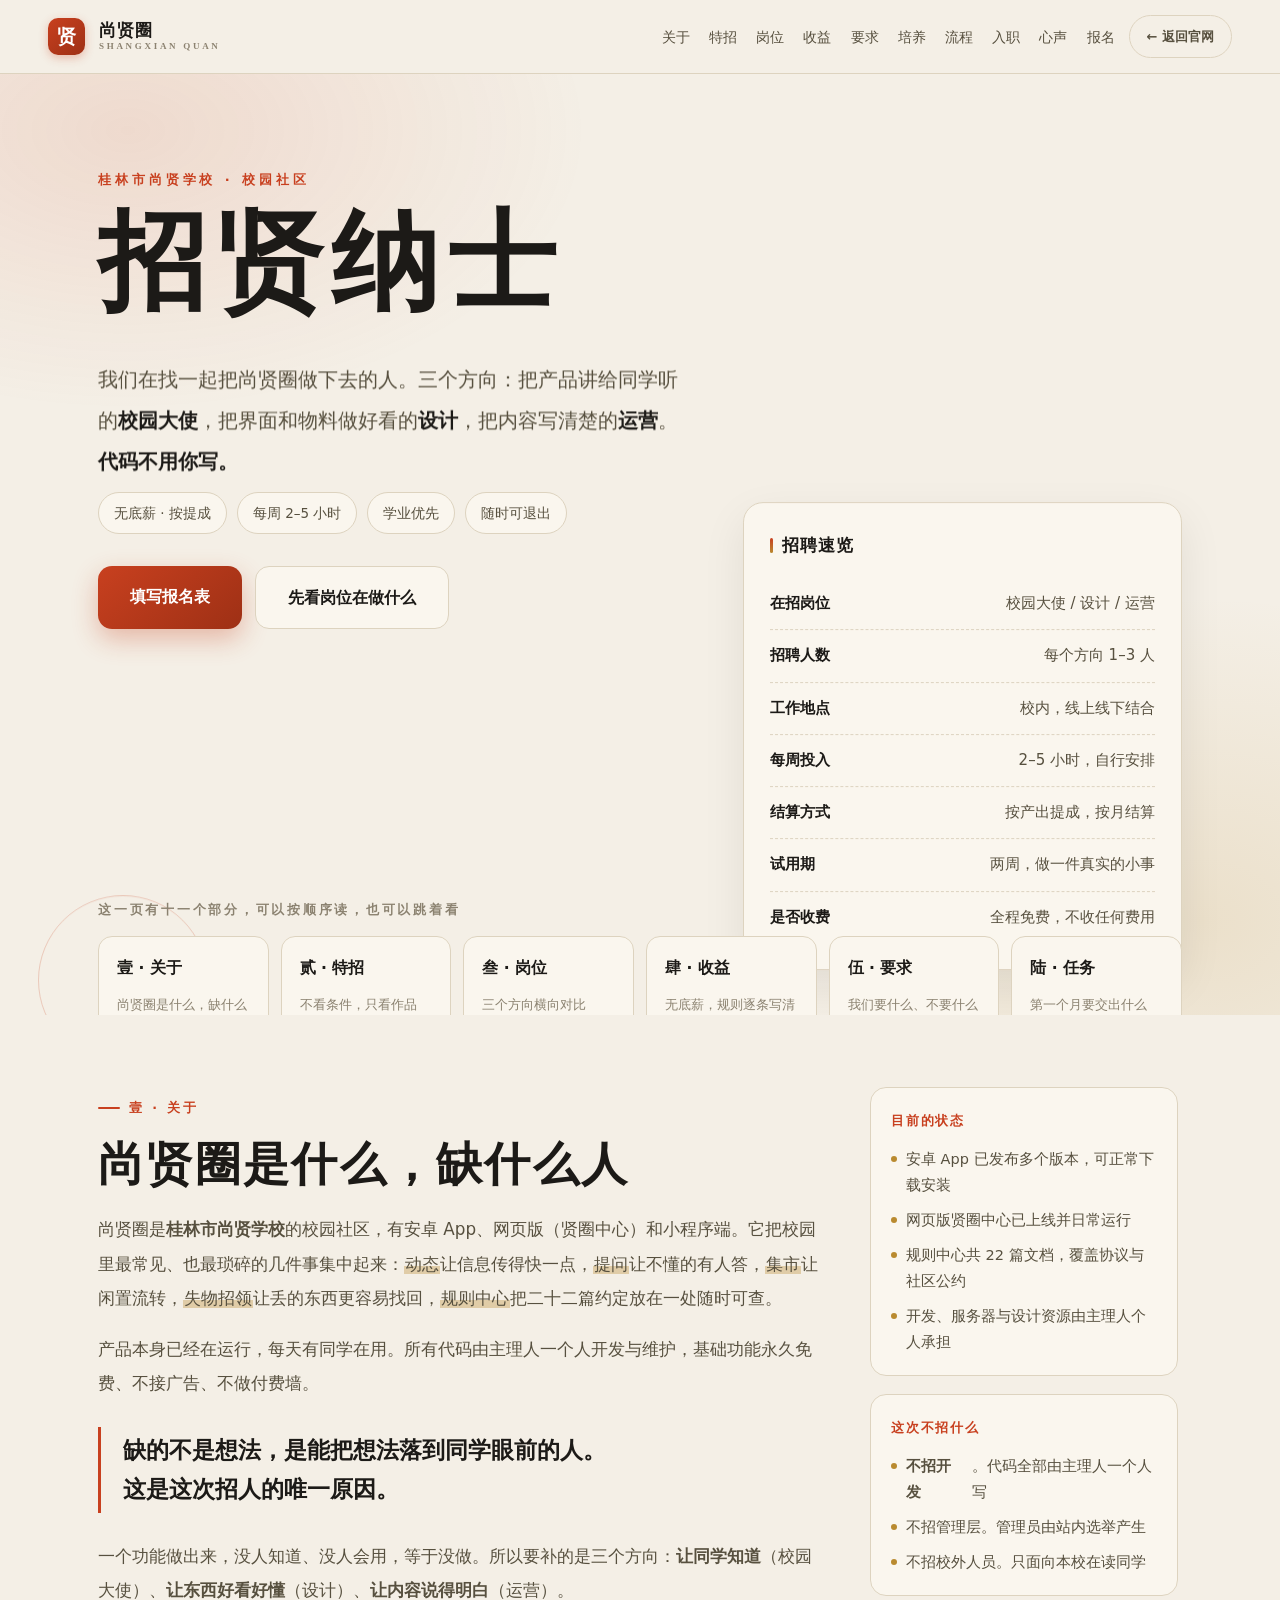
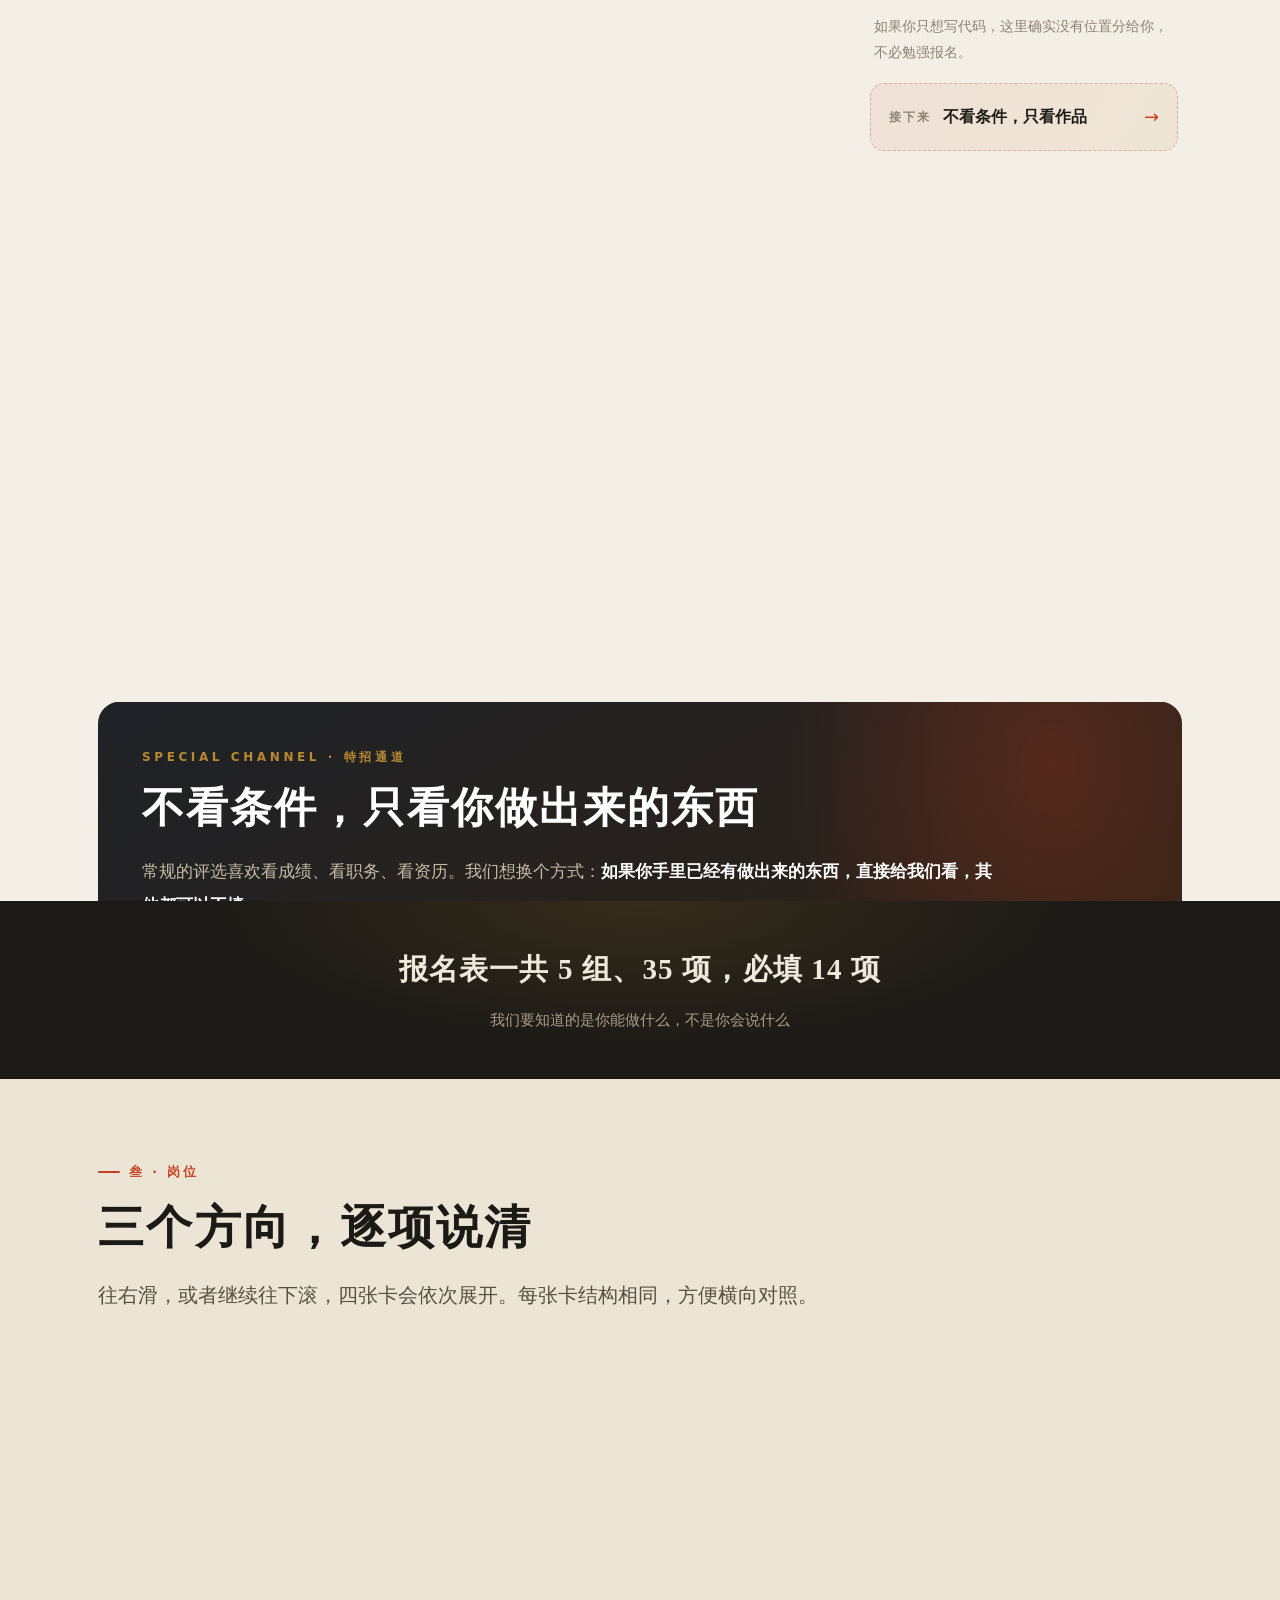
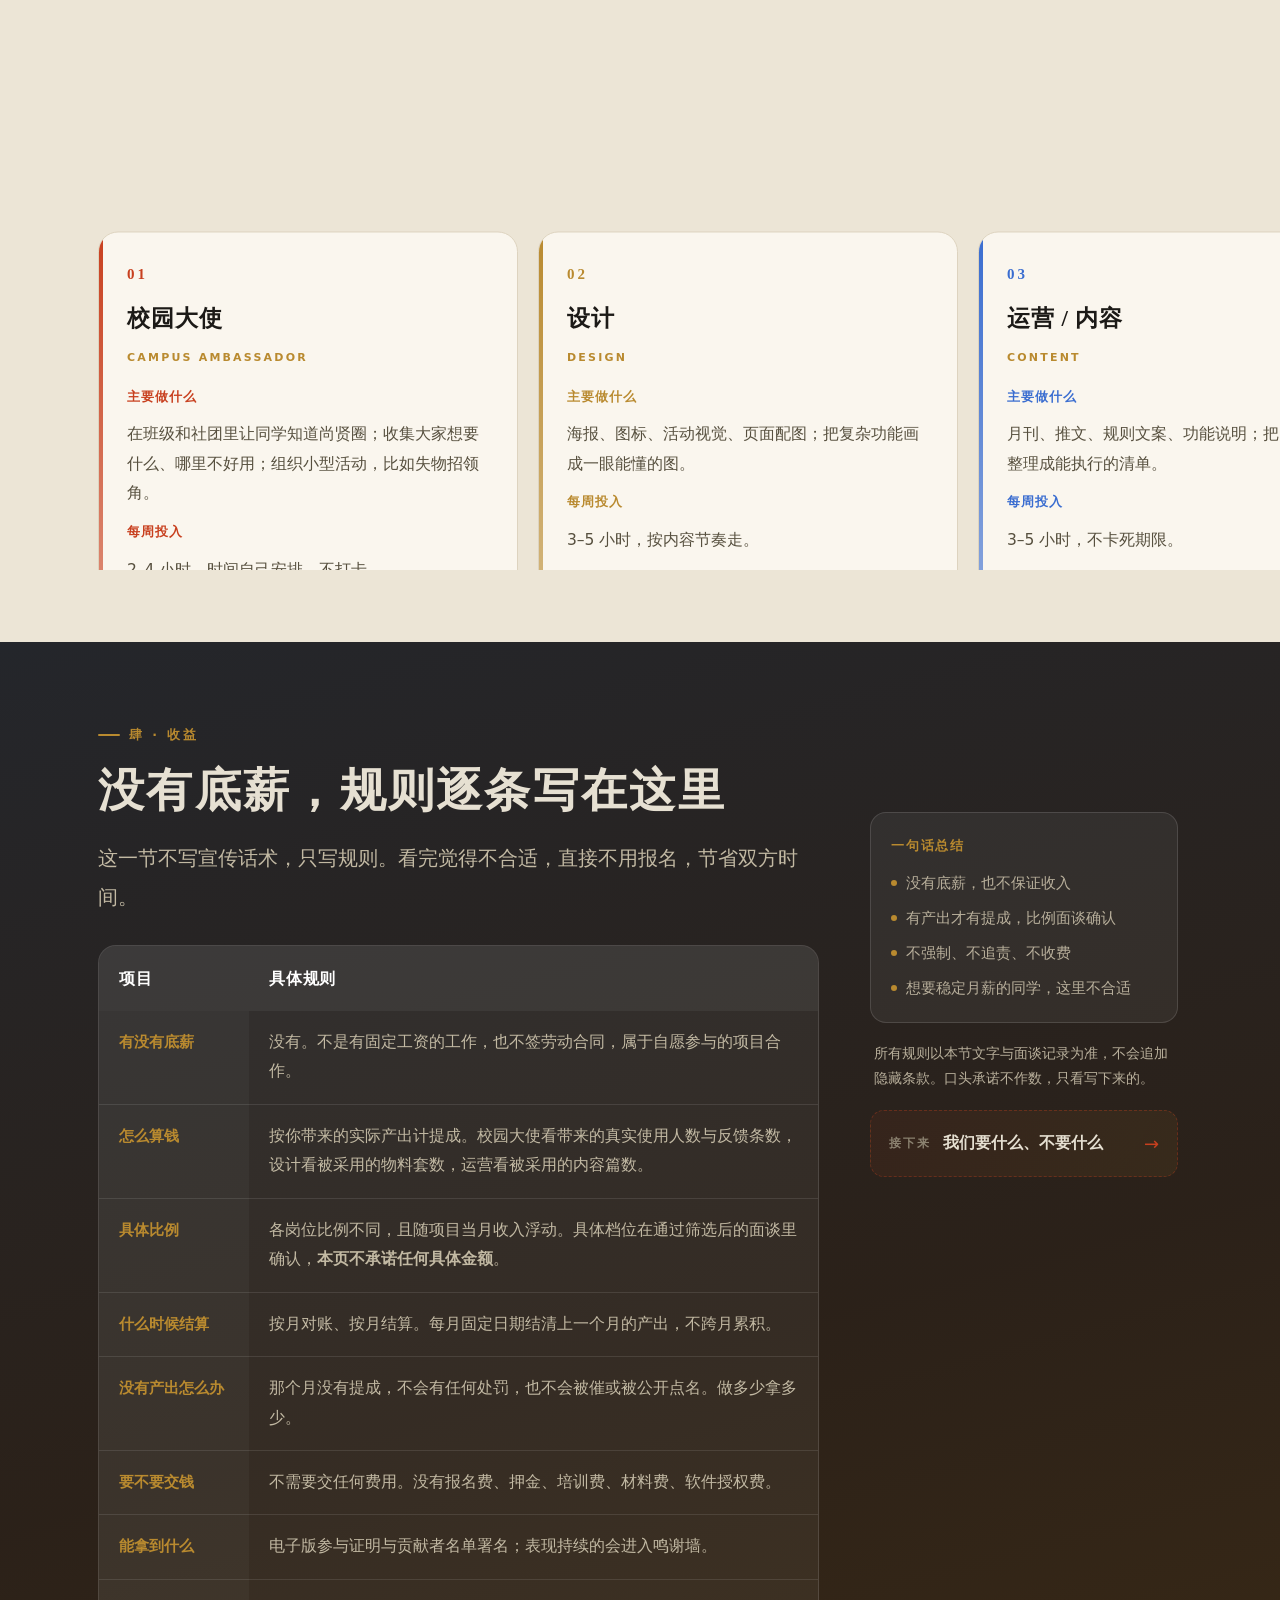
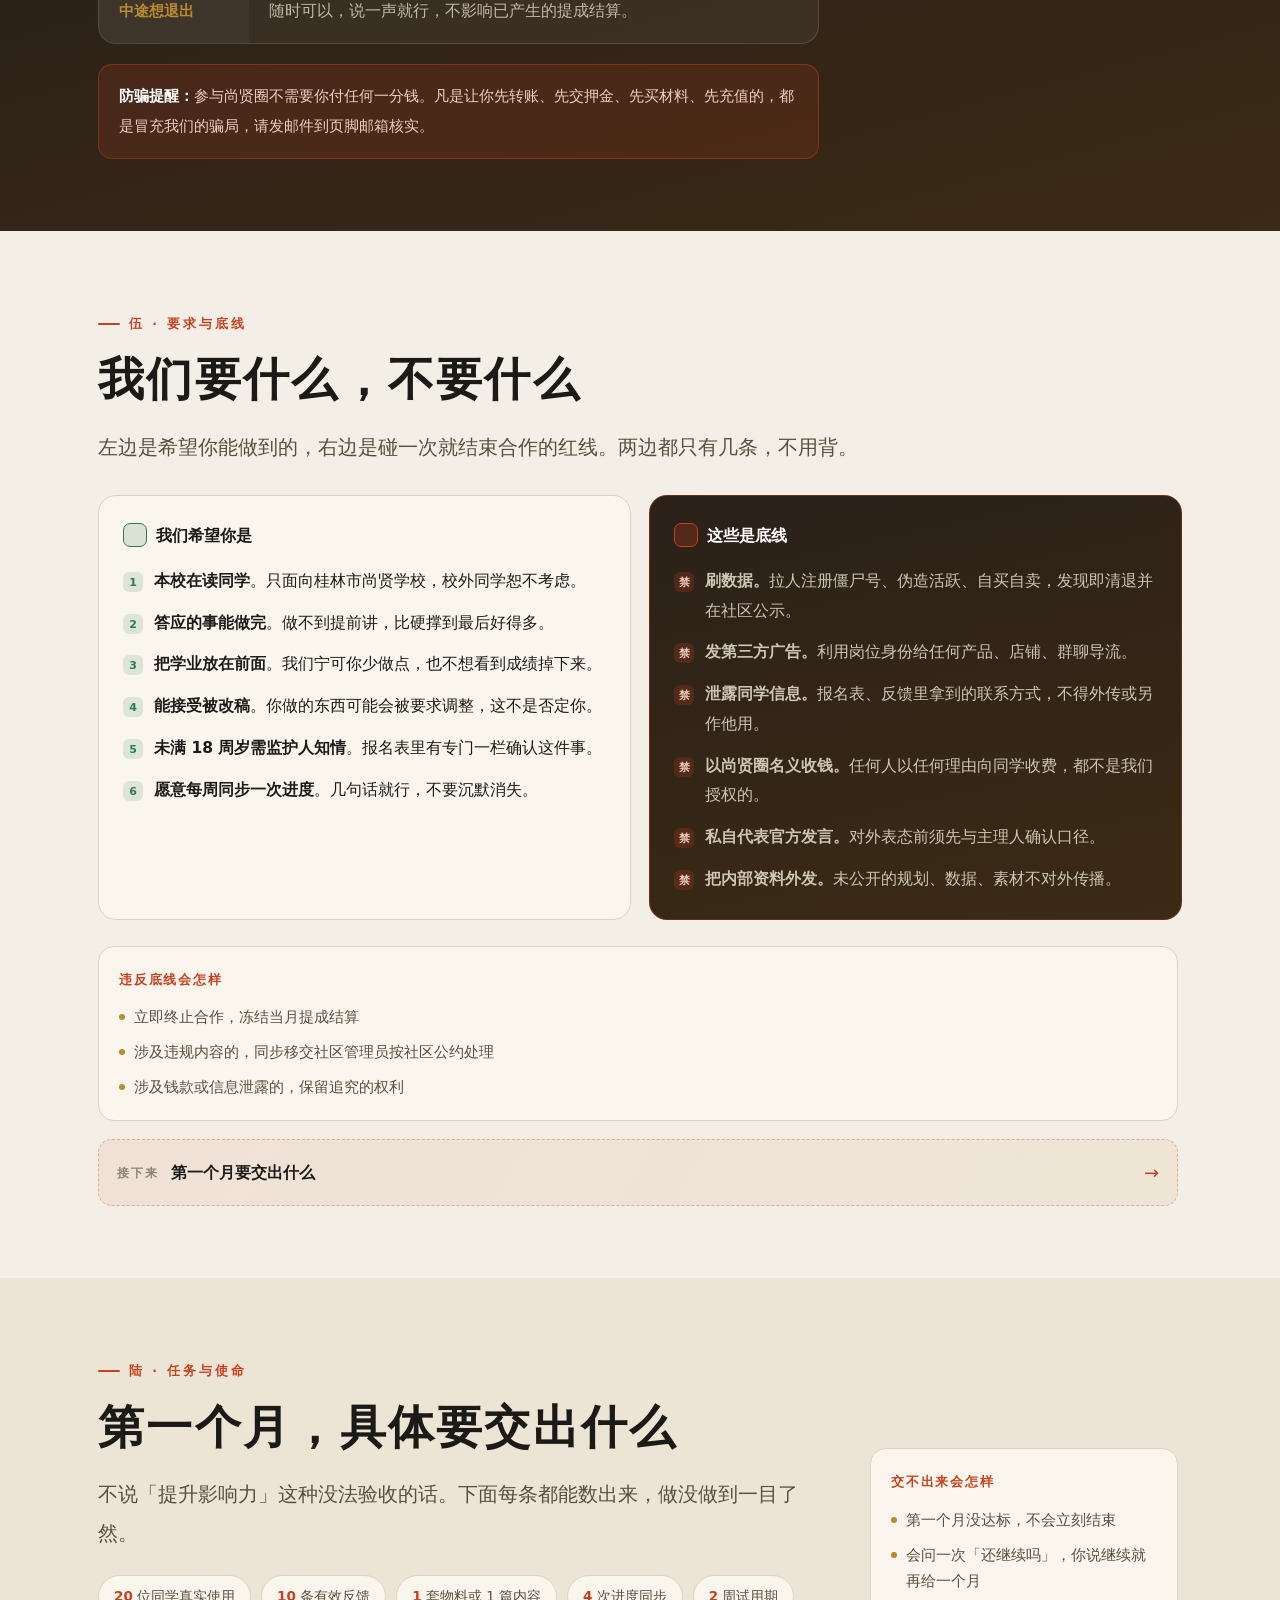
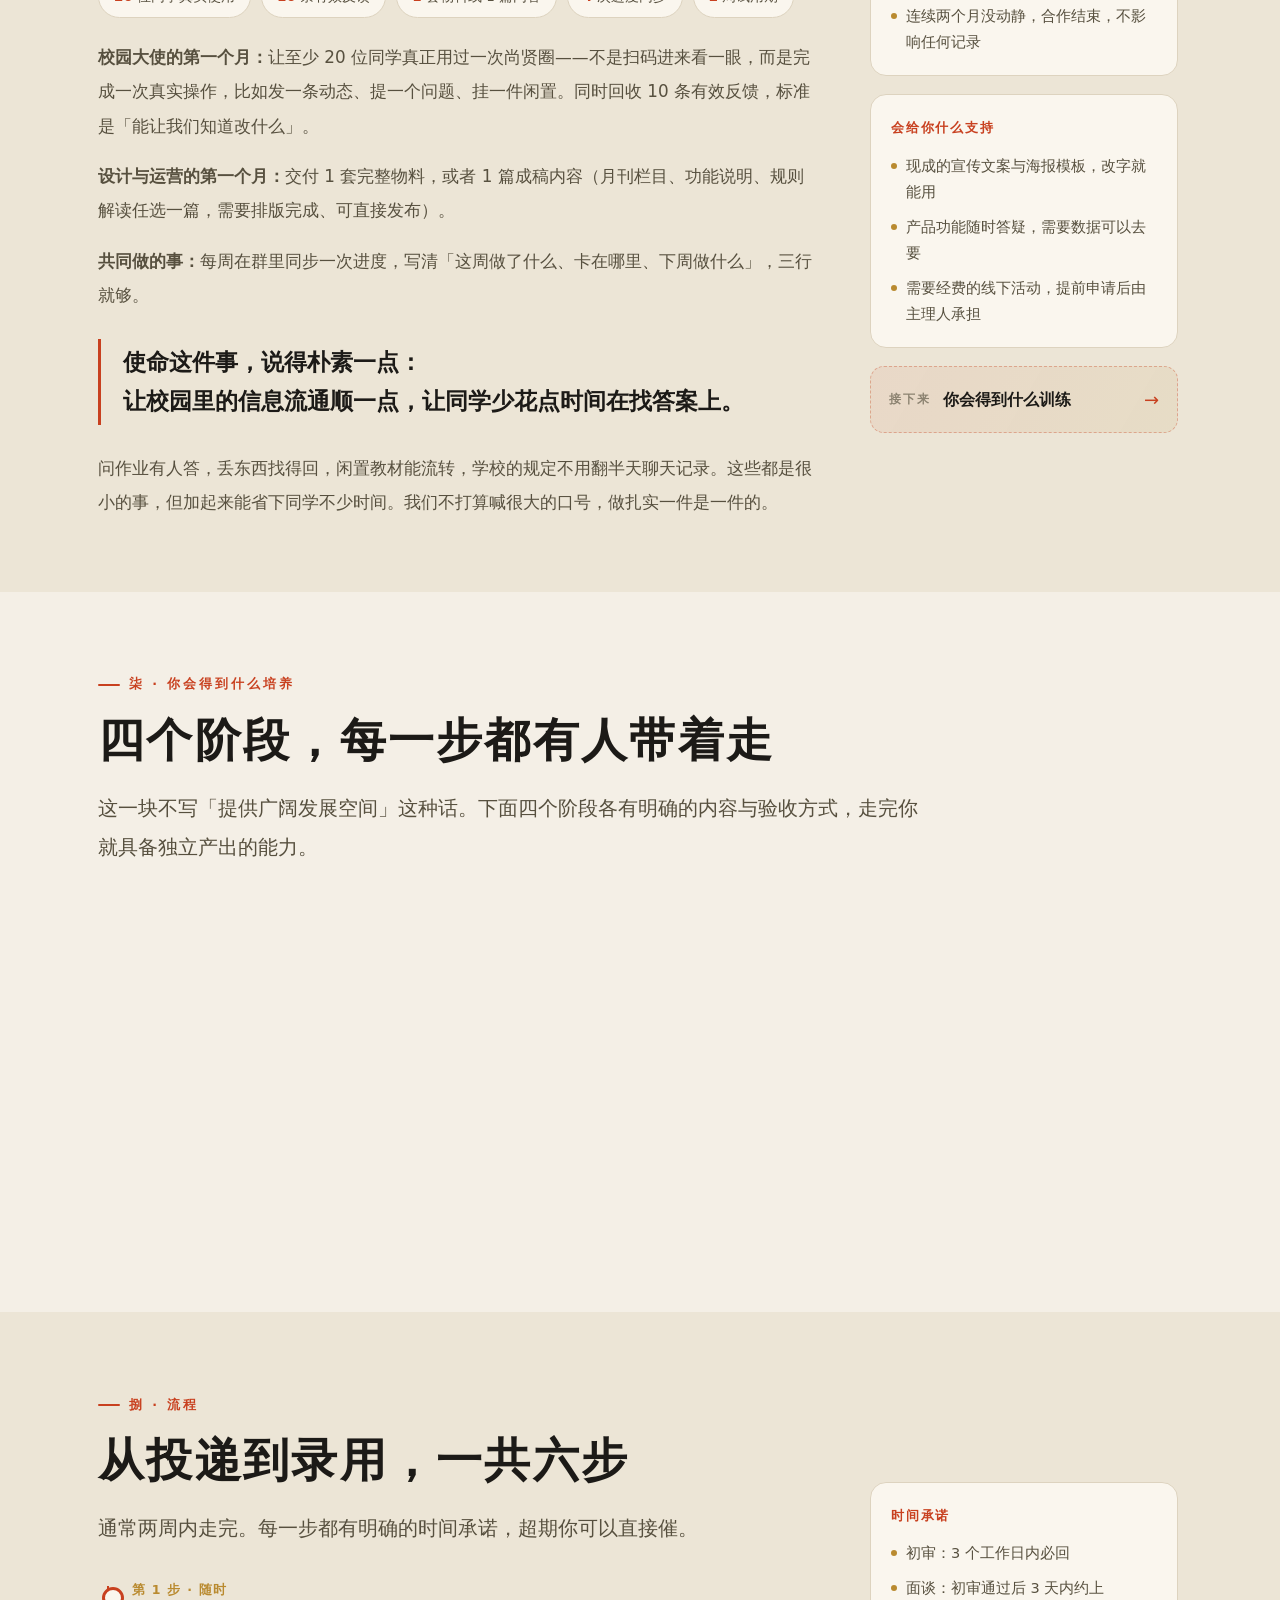
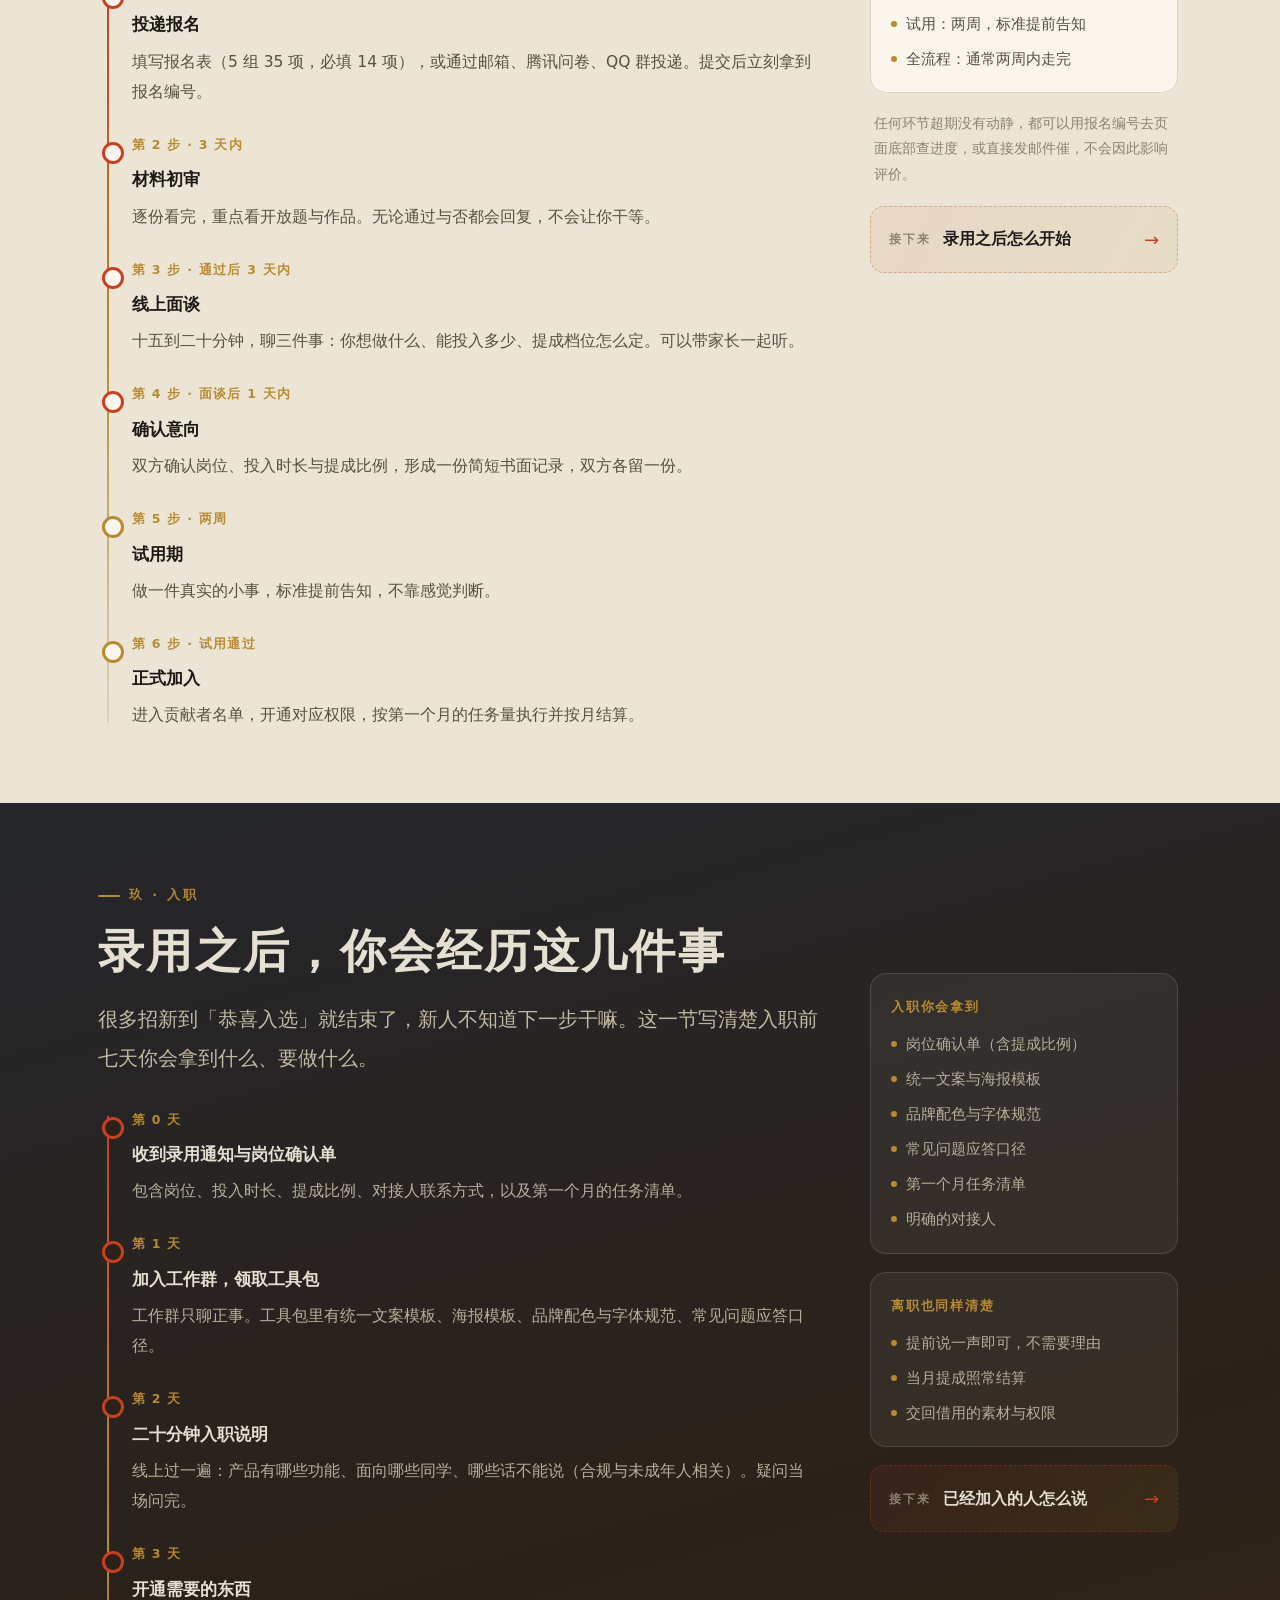
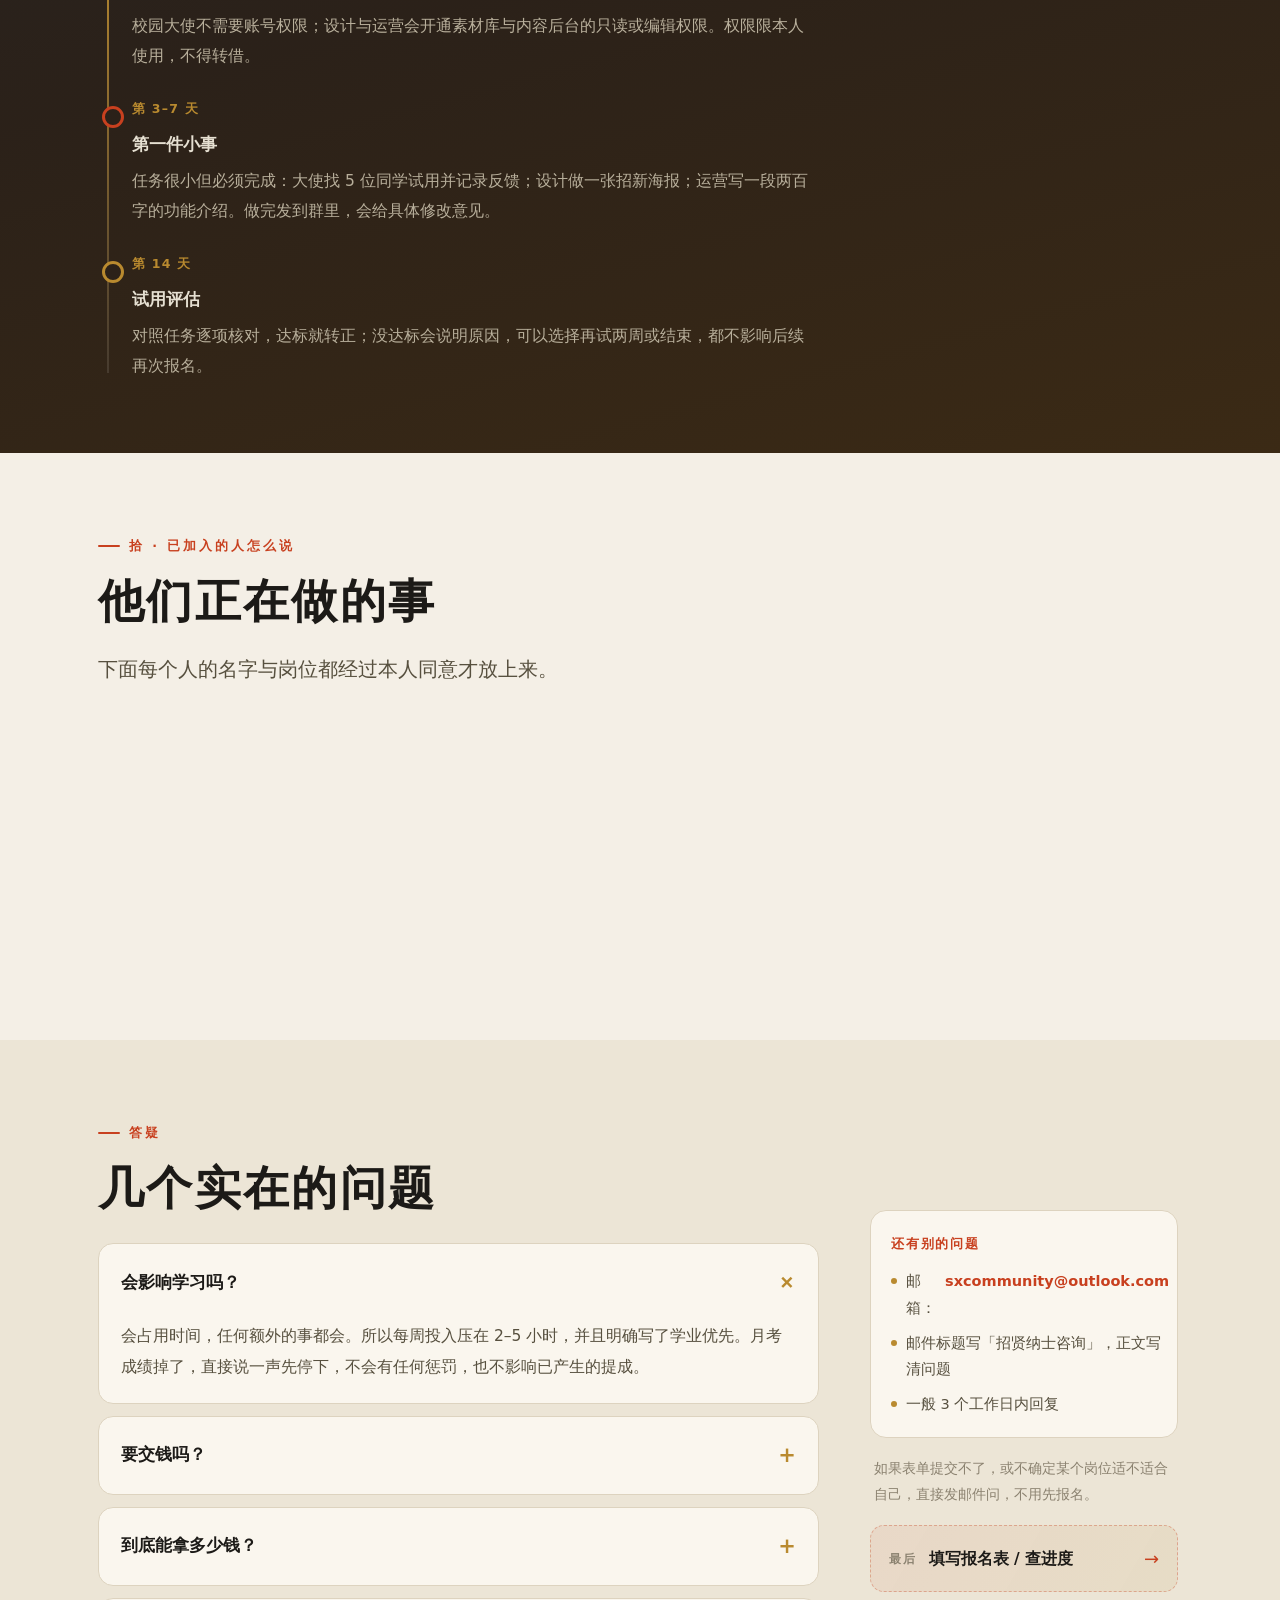
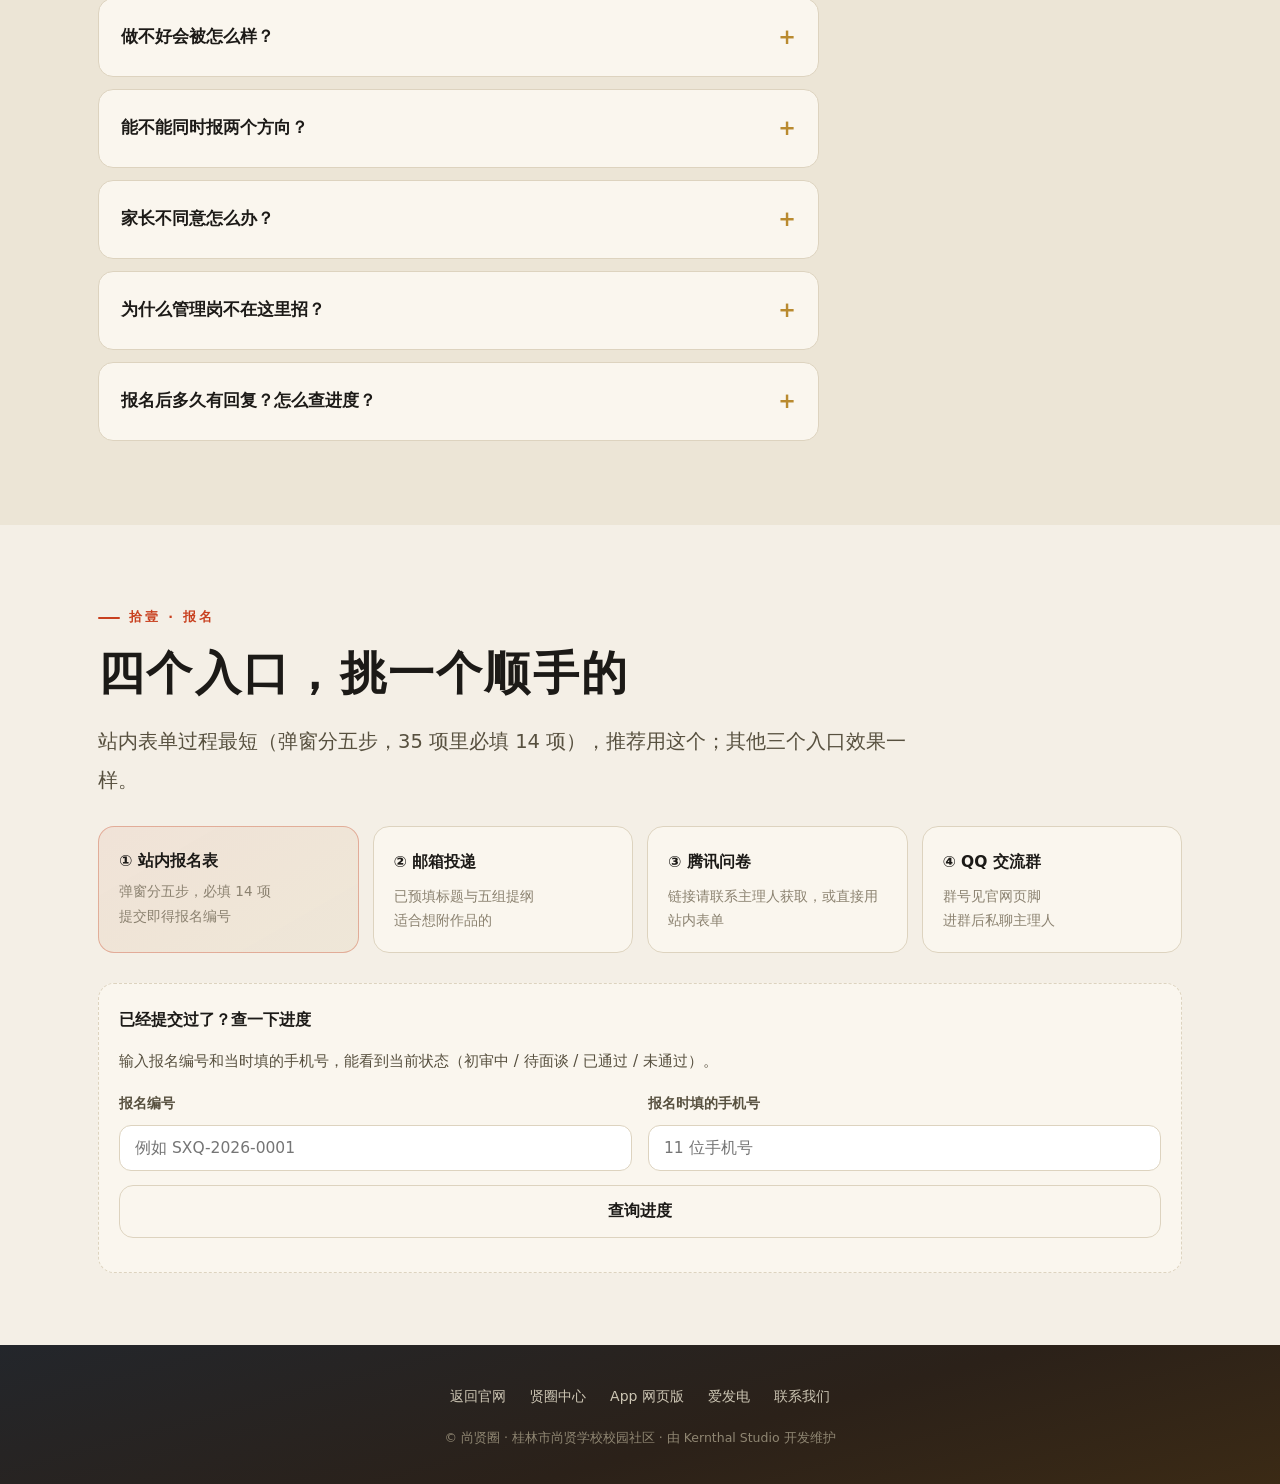
==== commit 533e4e70: "feat(career): 全面重做——四层全页视差+横向滚动章节+数字动画；文案改Kimi式锐利+首屏新副标题；新增特招通道/培养体系/成员心声三章；报名改弹窗五步向导+草稿自动保存+报名编号+进度" ====
--- a/career/index.html
+++ b/career/index.html
@@ -4,12 +4,9 @@
 <meta charset="UTF-8" />
 <meta name="viewport" content="width=device-width, initial-scale=1, viewport-fit=cover" />
 <title>招贤纳士 · 尚贤圈</title>
-<meta name="description" content="尚贤圈招人：校园大使、设计、运营。无底薪，按提成结算，规则全部写在明面上。" />
+<meta name="description" content="尚贤圈招人：校园大使、设计、运营。无底薪按提成，规则全写在明面上。" />
 <meta name="theme-color" content="#c8401f" />
 <style>
-/* ══════════════════════════════════════════════════
-   品牌变量（与官网一致）
-   ══════════════════════════════════════════════════ */
 :root{
   --paper:#f4efe6; --paper2:#ece5d6; --ink:#1c1a17; --ink2:#57503f;
   --muted:#8b8270; --cinnabar:#c8401f; --cinnabar-dk:#9e3015;
@@ -17,83 +14,63 @@
   --serif:"Songti SC","STSong","Noto Serif SC","SimSun",serif;
   --t-fast:.16s cubic-bezier(.4,0,.2,1);
   --t-mid:.28s cubic-bezier(.22,.8,.24,1);
-  --t-slow:.5s cubic-bezier(.22,.8,.24,1);
-  --rail:308px;
+  --rail:312px;
 }
 *{margin:0;padding:0;box-sizing:border-box}
-html{scroll-behavior:smooth;-webkit-text-size-adjust:100%;scroll-padding-top:82px}
-body{
-  background:var(--paper);color:var(--ink);
+html{scroll-behavior:smooth;-webkit-text-size-adjust:100%;scroll-padding-top:84px}
+body{background:var(--paper);color:var(--ink);overflow-x:hidden;
   font-family:-apple-system,BlinkMacSystemFont,"PingFang SC","Microsoft YaHei",system-ui,sans-serif;
-  font-size:17px;line-height:1.95;overflow-x:hidden;
-}
+  font-size:17px;line-height:1.95}
 a{color:inherit;text-decoration:none}
 svg{display:block}
 ::selection{background:rgba(200,64,31,.2)}
-
-/* ══════════════ 滚动进度 ══════════════ */
-.prog{position:fixed;top:0;left:0;right:0;height:3px;z-index:120;background:transparent}
+body.lock{overflow:hidden}
+
+.prog{position:fixed;top:0;left:0;right:0;height:3px;z-index:200}
 .prog i{display:block;height:100%;width:0;background:linear-gradient(90deg,var(--cinnabar),var(--gold))}
 
-/* ══════════════ 顶栏 ══════════════ */
-.topbar{
-  position:sticky;top:0;z-index:110;display:flex;align-items:center;gap:14px;
-  padding:15px clamp(16px,4vw,48px);
-  background:rgba(244,239,230,.9);-webkit-backdrop-filter:blur(14px);backdrop-filter:blur(14px);
-  border-bottom:1px solid var(--line);
-}
-.tb-seal{
-  width:37px;height:37px;border-radius:10px;color:#fff;flex:0 0 auto;
-  font-family:var(--serif);font-weight:900;font-size:19px;display:grid;place-items:center;
-  background:linear-gradient(140deg,var(--cinnabar),var(--cinnabar-dk));
-  box-shadow:0 3px 10px rgba(200,64,31,.3);
-}
+.topbar{position:sticky;top:0;z-index:120;display:flex;align-items:center;gap:14px;
+  padding:15px clamp(16px,4vw,48px);background:rgba(244,239,230,.9);
+  -webkit-backdrop-filter:blur(14px);backdrop-filter:blur(14px);border-bottom:1px solid var(--line)}
+.tb-seal{width:37px;height:37px;border-radius:10px;color:#fff;flex:0 0 auto;font-family:var(--serif);
+  font-weight:900;font-size:19px;display:grid;place-items:center;
+  background:linear-gradient(140deg,var(--cinnabar),var(--cinnabar-dk));box-shadow:0 3px 10px rgba(200,64,31,.3)}
 .tb-brand{font-family:var(--serif);font-weight:900;font-size:17px;letter-spacing:.06em;line-height:1.2}
 .tb-brand small{display:block;font-weight:600;font-size:9px;letter-spacing:.3em;color:var(--muted)}
-.tb-nav{margin-left:auto;display:flex;gap:clamp(8px,1.6vw,22px);flex-wrap:wrap}
-.tb-nav a{font-size:14px;color:var(--ink2);position:relative;padding:4px 0}
+.tb-nav{margin-left:auto;display:flex;gap:clamp(8px,1.5vw,20px);flex-wrap:wrap}
+.tb-nav a{font-size:13.5px;color:var(--ink2);position:relative;padding:4px 0}
 .tb-nav a:hover{color:var(--cinnabar)}
-.tb-nav a::after{content:"";position:absolute;left:0;right:0;bottom:0;height:2px;border-radius:2px;background:linear-gradient(90deg,var(--cinnabar),var(--gold));transform:scaleX(0);transition:transform var(--t-mid)}
+.tb-nav a::after{content:"";position:absolute;left:0;right:0;bottom:0;height:2px;border-radius:2px;
+  background:linear-gradient(90deg,var(--cinnabar),var(--gold));transform:scaleX(0);transition:transform var(--t-mid)}
 .tb-nav a:hover::after{transform:scaleX(1)}
-.tb-back{flex:0 0 auto;font-size:13px;font-weight:700;padding:8px 17px;border-radius:99px;border:1px solid var(--line);color:var(--ink2);transition:all var(--t-fast)}
+.tb-back{flex:0 0 auto;font-size:13px;font-weight:700;padding:8px 17px;border-radius:99px;
+  border:1px solid var(--line);color:var(--ink2);transition:all var(--t-fast)}
 .tb-back:hover{border-color:var(--cinnabar);color:var(--cinnabar)}
-@media(max-width:900px){.tb-nav{display:none}}
-
-/* ══════════════ 通用 ══════════════ */
+@media(max-width:980px){.tb-nav{display:none}}
+
 .wrap{max-width:1180px;margin:0 auto;padding:0 clamp(18px,4vw,48px)}
-.sec{padding:clamp(58px,8vh,104px) 0;position:relative}
+.sec{padding:clamp(60px,8vh,108px) 0;position:relative;overflow:hidden}
 .sec.alt{background:var(--paper2)}
 .sec.dark{background:linear-gradient(165deg,#24262b,#2b2119 58%,#3b2a15);color:#e6e0d2}
-
-/* —— 编辑式双栏：正文 + 侧栏（插入元素所在） —— */
 .eg{display:grid;gap:clamp(28px,4vw,56px)}
 @media(min-width:1000px){.eg{grid-template-columns:minmax(0,1fr) var(--rail)}}
 .rail{display:flex;flex-direction:column;gap:18px}
-@media(min-width:1000px){.rail{position:sticky;top:96px;align-self:start;max-height:calc(100vh - 130px);overflow-y:auto;padding-right:4px;scrollbar-width:none}}
+@media(min-width:1000px){.rail{position:sticky;top:98px;align-self:start;max-height:calc(100vh - 132px);overflow-y:auto;padding-right:4px;scrollbar-width:none}}
 .rail::-webkit-scrollbar{display:none}
-
-/* 小标题 */
-.eyebrow{display:inline-flex;align-items:center;gap:9px;font-size:12.5px;letter-spacing:.24em;font-weight:800;color:var(--cinnabar);margin-bottom:14px}
+.eyebrow{display:inline-flex;align-items:center;gap:9px;font-size:12.5px;letter-spacing:.24em;
+  font-weight:800;color:var(--cinnabar);margin-bottom:14px}
 .eyebrow::before{content:"";width:22px;height:2px;border-radius:2px;background:currentColor}
 .sec.dark .eyebrow{color:var(--gold)}
 h2{font-family:var(--serif);font-weight:900;font-size:clamp(30px,4.6vw,46px);letter-spacing:.05em;line-height:1.3;margin-bottom:18px}
-h3{font-size:20px;font-weight:800;letter-spacing:.02em;margin-bottom:12px}
-.lede{font-size:clamp(17px,1.75vw,19.5px);line-height:2;color:var(--ink2);max-width:820px}
+.lede{font-size:clamp(17px,1.75vw,19.5px);line-height:2;color:var(--ink2);max-width:830px}
 .sec.dark .lede{color:#c2b9a3}
 .body p{font-size:16.8px;color:var(--ink2);line-height:2.05;margin-bottom:16px}
 .body p:last-child{margin-bottom:0}
 .body strong,.lede strong{color:var(--ink);font-weight:800}
-.body em{font-style:normal;background:linear-gradient(transparent 62%,rgba(185,138,47,.34) 62%);padding:0 1px}
-
-/* 摘句（正文里的插入元素） */
-.pull{
-  border-left:3px solid var(--cinnabar);padding:4px 0 4px 22px;margin:26px 0;
-  font-family:var(--serif);font-size:clamp(19px,2.2vw,23px);font-weight:800;
-  line-height:1.7;letter-spacing:.02em;color:var(--ink)
-}
+.body em,.lede em{font-style:normal;background:linear-gradient(transparent 62%,rgba(185,138,47,.34) 62%);padding:0 1px}
+.pull{border-left:3px solid var(--cinnabar);padding:4px 0 4px 22px;margin:26px 0;
+  font-family:var(--serif);font-size:clamp(19px,2.2vw,23px);font-weight:800;line-height:1.7;color:var(--ink)}
 .sec.dark .pull{border-color:var(--gold);color:#fff}
-
-/* 侧栏卡片 / 旁注 */
 .rail-card{background:var(--card);border:1px solid var(--line);border-radius:16px;padding:20px}
 .rail-card h4{font-size:13px;font-weight:800;letter-spacing:.14em;color:var(--cinnabar);margin-bottom:12px}
 .rail-card ul{list-style:none;display:grid;gap:9px}
@@ -103,133 +80,158 @@
 .sec.dark .rail-card{background:rgba(255,255,255,.055);border-color:rgba(255,255,255,.13)}
 .sec.dark .rail-card h4{color:var(--gold)}
 .sec.dark .rail-card li,.sec.dark .rail-note{color:#b8af9b}
-
-/* 下一节预告（预导元素） */
-.teaser{
-  display:flex;align-items:center;gap:12px;padding:15px 18px;border-radius:14px;
+.teaser{display:flex;align-items:center;gap:12px;padding:15px 18px;border-radius:14px;
   background:linear-gradient(120deg,rgba(200,64,31,.08),rgba(185,138,47,.09));
-  border:1px dashed rgba(200,64,31,.34);transition:all var(--t-mid)
-}
+  border:1px dashed rgba(200,64,31,.34);transition:all var(--t-mid)}
 .teaser:hover{border-style:solid;transform:translateY(-2px);box-shadow:0 10px 24px rgba(31,28,24,.09)}
 .teaser .tk{font-size:11.5px;letter-spacing:.16em;color:var(--muted);font-weight:800;flex:0 0 auto}
 .teaser .tt{font-size:15.5px;font-weight:800;flex:1;min-width:0}
 .teaser .ta{font-size:18px;color:var(--cinnabar);transition:transform var(--t-mid)}
 .teaser:hover .ta{transform:translateX(4px)}
-
-/* 关键数字（行内插入） */
 .chiprow{display:flex;flex-wrap:wrap;gap:10px;margin:22px 0}
 .chiprow span{font-size:13.5px;padding:7px 15px;border-radius:99px;background:var(--card);border:1px solid var(--line);color:var(--ink2)}
-.chiprow span b{color:var(--cinnabar);font-weight:800}
-
-/* 全宽插入带 */
-.band{padding:clamp(34px,5vh,52px) 0;background:var(--ink);color:#efe9db;text-align:center;position:relative;overflow:hidden}
+.chiprow span b{color:var(--cinnabar);font-weight:800;font-variant-numeric:tabular-nums}
+.band{padding:clamp(36px,5vh,56px) 0;background:var(--ink);color:#efe9db;text-align:center;position:relative;overflow:hidden}
 .band::before{content:"";position:absolute;inset:0;background:radial-gradient(ellipse 50% 120% at 50% 0%,rgba(185,138,47,.16),transparent 70%)}
 .band p{position:relative;font-family:var(--serif);font-size:clamp(19px,2.6vw,29px);font-weight:800;letter-spacing:.04em;line-height:1.65}
 .band small{position:relative;display:block;margin-top:12px;font-size:14.5px;color:#a89f8a}
 
-/* ══════════════ Hero ══════════════ */
-.hero{position:relative;overflow:hidden;padding:clamp(58px,10vh,116px) 0 clamp(34px,6vh,64px)}
+/* ═══ Hero：四层视差 ═══ */
+.hero{position:relative;overflow:hidden;padding:clamp(60px,10vh,120px) 0 clamp(36px,6vh,66px)}
 .hero::before{content:"";position:absolute;inset:0;pointer-events:none;background:
-  radial-gradient(ellipse 58% 48% at 10% 6%,rgba(200,64,31,.11),transparent 62%),
-  radial-gradient(ellipse 52% 54% at 94% 90%,rgba(185,138,47,.14),transparent 64%)}
-.float{position:absolute;border-radius:50%;pointer-events:none}
-.f1{width:150px;height:150px;left:4%;top:12%;border:1.5px solid rgba(200,64,31,.2);animation:drift 15s ease-in-out infinite}
-.f2{width:82px;height:82px;right:9%;top:18%;background:linear-gradient(140deg,rgba(185,138,47,.16),rgba(185,138,47,.03));animation:drift 11s ease-in-out infinite reverse}
-.f3{width:56px;height:56px;left:17%;bottom:8%;border:1.5px dashed rgba(185,138,47,.34);animation:drift 18s ease-in-out infinite}
-.f4{width:210px;height:210px;right:-3%;bottom:-10%;border:1.5px solid rgba(200,64,31,.1);animation:drift 21s ease-in-out infinite reverse}
-@keyframes drift{0%,100%{transform:translate(0,0) rotate(0)}33%{transform:translate(16px,-24px) rotate(8deg)}66%{transform:translate(-13px,15px) rotate(-7deg)}}
+  radial-gradient(ellipse 58% 48% at 10% 6%,rgba(200,64,31,.12),transparent 62%),
+  radial-gradient(ellipse 52% 54% at 94% 90%,rgba(185,138,47,.15),transparent 64%)}
+.px{will-change:transform}
+.pxl{position:absolute;border-radius:50%;pointer-events:none}
+.l1{width:170px;height:170px;left:3%;top:8%;border:1.5px solid rgba(200,64,31,.22)}
+.l2{width:96px;height:96px;right:8%;top:14%;background:linear-gradient(140deg,rgba(185,138,47,.18),rgba(185,138,47,.03))}
+.l3{width:64px;height:64px;left:15%;bottom:6%;border:1.5px dashed rgba(185,138,47,.36)}
+.l4{width:240px;height:240px;right:-4%;bottom:-12%;border:1.5px solid rgba(200,64,31,.1)}
+.l5{width:40px;height:40px;left:44%;top:6%;background:rgba(200,64,31,.16)}
+.l6{width:120px;height:120px;left:52%;bottom:-4%;border:1.5px solid rgba(185,138,47,.16)}
 .hero-in{position:relative;display:grid;gap:clamp(30px,4vw,52px);align-items:center}
 @media(min-width:1000px){.hero-in{grid-template-columns:minmax(0,1.15fr) minmax(0,.85fr)}}
-.hero h1{font-family:var(--serif);font-weight:900;font-size:clamp(52px,9.5vw,104px);letter-spacing:.08em;line-height:1.08}
-.hero h1 span{display:inline-block}
+.hero h1{font-family:var(--serif);font-weight:900;font-size:clamp(54px,9.8vw,108px);letter-spacing:.08em;line-height:1.06}
 .hero .kick{font-size:13px;letter-spacing:.3em;font-weight:800;color:var(--cinnabar);margin-bottom:14px}
-.hero .sub{margin-top:22px;font-size:clamp(16.5px,1.9vw,19px);line-height:2.05;color:var(--ink2);max-width:640px}
+.hero .sub{margin-top:22px;font-size:clamp(17px,2vw,20px);line-height:2.05;color:var(--ink2);max-width:660px}
+.hero .sub b{color:var(--ink)}
 .hero-arts{display:flex;flex-wrap:wrap;gap:10px;margin-top:26px}
 .hero-arts span{font-size:13.5px;padding:7px 15px;border-radius:99px;background:var(--card);border:1px solid var(--line);color:var(--ink2)}
 .cta-row{display:flex;flex-wrap:wrap;gap:13px;margin-top:32px}
-.btn{display:inline-flex;align-items:center;justify-content:center;gap:9px;padding:15px 32px;border-radius:14px;font-size:16px;font-weight:800;cursor:pointer;border:none;font-family:inherit;transition:all var(--t-mid)}
-.btn-p{background:linear-gradient(140deg,var(--cinnabar),var(--cinnabar-dk));color:#fff;box-shadow:0 10px 26px rgba(200,64,31,.32)}
+.btn{display:inline-flex;align-items:center;justify-content:center;gap:9px;padding:15px 32px;border-radius:14px;
+  font-size:16px;font-weight:800;cursor:pointer;border:none;font-family:inherit;transition:all var(--t-mid)}
+.btn-p{background:linear-gradient(140deg,var(--cinnabar),var(--cinnabar-dk));color:#fff;
+  box-shadow:0 10px 26px rgba(200,64,31,.32);animation:pulse 2.8s ease-in-out infinite}
 .btn-p:hover{transform:translateY(-2px);box-shadow:0 16px 34px rgba(200,64,31,.4)}
 .btn-g{background:var(--card);color:var(--ink);border:1.5px solid var(--line)}
 .btn-g:hover{border-color:var(--cinnabar);color:var(--cinnabar);transform:translateY(-2px)}
+.btn:disabled{opacity:.55;cursor:not-allowed;animation:none}
 @keyframes pulse{0%,100%{box-shadow:0 10px 26px rgba(200,64,31,.3)}50%{box-shadow:0 14px 36px rgba(200,64,31,.52)}}
-.btn-p{animation:pulse 2.8s ease-in-out infinite}
-
-/* Hero 右侧：招聘速览（插入元素） */
-.hero-card{background:var(--card);border:1px solid var(--line);border-radius:20px;padding:26px;box-shadow:0 16px 44px rgba(31,28,24,.08)}
-.hero-card h4{font-family:var(--serif);font-size:17px;font-weight:900;letter-spacing:.06em;margin-bottom:16px;display:flex;align-items:center;gap:9px}
+.hero-card{background:var(--card);border:1px solid var(--line);border-radius:20px;padding:26px;
+  box-shadow:0 16px 44px rgba(31,28,24,.08)}
+.hero-card h4{font-family:var(--serif);font-size:17px;font-weight:900;letter-spacing:.06em;margin-bottom:16px;
+  display:flex;align-items:center;gap:9px}
 .hero-card h4::before{content:"";width:3px;height:15px;border-radius:2px;background:linear-gradient(180deg,var(--cinnabar),var(--gold))}
 .kv{display:flex;justify-content:space-between;gap:14px;padding:11px 0;border-bottom:1px dashed var(--line);font-size:15px}
 .kv:last-child{border-bottom:none}
 .kv b{font-weight:800}
 .kv span{color:var(--ink2);text-align:right}
-
-/* Hero 底部：分区导览（其他板块的预导） */
-.index-strip{margin-top:clamp(34px,5vh,58px);position:relative}
-.index-strip .is-h{font-size:12.5px;letter-spacing:.22em;font-weight:800;color:var(--muted);margin-bottom:14px}
-.is-grid{display:grid;gap:12px;grid-template-columns:repeat(auto-fit,minmax(160px,1fr))}
-.is-item{
-  display:block;padding:16px 18px;border-radius:14px;background:var(--card);border:1px solid var(--line);
-  transition:all var(--t-mid);position:relative;overflow:hidden
-}
-.is-item::before{content:"";position:absolute;left:0;top:0;bottom:0;width:3px;background:linear-gradient(180deg,var(--cinnabar),transparent);opacity:0;transition:opacity var(--t-mid)}
+.index-strip{margin-top:clamp(36px,5vh,60px);position:relative}
+.is-h{font-size:12.5px;letter-spacing:.22em;font-weight:800;color:var(--muted);margin-bottom:14px}
+.is-grid{display:grid;gap:12px;grid-template-columns:repeat(auto-fit,minmax(158px,1fr))}
+.is-item{display:block;padding:16px 18px;border-radius:14px;background:var(--card);border:1px solid var(--line);
+  transition:all var(--t-mid);position:relative;overflow:hidden}
+.is-item::before{content:"";position:absolute;left:0;top:0;bottom:0;width:3px;
+  background:linear-gradient(180deg,var(--cinnabar),transparent);opacity:0;transition:opacity var(--t-mid)}
 .is-item:hover{transform:translateY(-4px);box-shadow:0 14px 34px rgba(31,28,24,.1);border-color:rgba(185,138,47,.42)}
 .is-item:hover::before{opacity:1}
 .is-item b{display:block;font-size:15.5px;font-weight:800;margin-bottom:3px}
 .is-item span{font-size:13px;color:var(--muted);line-height:1.7}
 
-/* ══════════════ 岗位：对比表 ══════════════ */
-.cmp{width:100%;border-collapse:separate;border-spacing:0;background:var(--card);border:1px solid var(--line);border-radius:18px;overflow:hidden;font-size:15.5px}
-.cmp th,.cmp td{padding:17px 20px;text-align:left;vertical-align:top;border-bottom:1px solid var(--line)}
-.cmp thead th{background:var(--paper2);font-size:16px;font-weight:900;font-family:var(--serif);letter-spacing:.05em}
-.cmp thead th small{display:block;font-family:inherit;font-size:10.5px;letter-spacing:.2em;color:var(--muted);font-weight:700;margin-top:3px}
-.cmp tbody th{width:118px;font-size:14px;font-weight:800;color:var(--cinnabar);background:rgba(200,64,31,.04)}
-.cmp td{color:var(--ink2);line-height:1.9}
-.cmp tr:last-child th,.cmp tr:last-child td{border-bottom:none}
-.cmp-wrap{overflow-x:auto}
-@media(max-width:760px){.cmp{min-width:620px}}
-
-.nodes{background:var(--card);border:1px solid var(--line);border-radius:16px;padding:22px;margin-top:18px;display:flex;gap:14px;align-items:flex-start}
-.nodes .nd-ic{flex:0 0 auto;width:40px;height:40px;border-radius:12px;display:grid;place-items:center;background:var(--ink);color:#fff;font-weight:900;font-size:16px}
-.nodes b{display:block;font-size:16px;font-weight:800;margin-bottom:5px}
-.nodes p{font-size:15px;color:var(--ink2);line-height:1.9}
-
-/* ══════════════ 收益表（明示） ══════════════ */
-.pay-table{width:100%;border-collapse:separate;border-spacing:0;font-size:15.5px;background:rgba(255,255,255,.05);border:1px solid rgba(255,255,255,.13);border-radius:18px;overflow:hidden}
-.pay-table th,.pay-table td{padding:17px 20px;text-align:left;vertical-align:top;border-bottom:1px solid rgba(255,255,255,.1)}
-.pay-table thead th{background:rgba(255,255,255,.05);color:#fff;font-size:15.5px;font-weight:800}
-.pay-table tbody th{width:150px;color:var(--gold);font-weight:800;font-size:15px}
-.pay-table td{color:#c2b9a3;line-height:1.9}
-.pay-table tr:last-child th,.pay-table tr:last-child td{border-bottom:none}
-.warn{margin-top:20px;padding:17px 20px;border-radius:14px;background:rgba(200,64,31,.16);border:1px solid rgba(200,64,31,.44);color:#f2cec2;font-size:15px;line-height:1.95}
+/* ═══ 横向滚动章节 ═══ */
+.hscroll{position:relative}
+@media(min-width:860px){.hscroll{height:auto}}
+.hs-sticky{position:sticky;top:84px;overflow:hidden}
+.hs-track{display:flex;gap:20px;padding:6px 0 18px;will-change:transform;transition:transform .08s linear}
+.hs-card{flex:0 0 auto;width:min(420px,84vw);background:var(--card);border:1px solid var(--line);
+  border-radius:20px;padding:28px;position:relative;overflow:hidden}
+.hs-card::before{content:"";position:absolute;left:0;top:0;bottom:0;width:4px;
+  background:linear-gradient(180deg,var(--cinnabar),rgba(200,64,31,.12))}
+.hs-card.g::before{background:linear-gradient(180deg,var(--gold),rgba(185,138,47,.12))}
+.hs-card.b::before{background:linear-gradient(180deg,#3a6dd0,rgba(58,109,208,.12))}
+.hs-no{font-family:var(--serif);font-weight:900;font-size:15px;color:var(--cinnabar);letter-spacing:.2em;margin-bottom:8px}
+.hs-card h3{font-family:var(--serif);font-size:23px;font-weight:900;letter-spacing:.04em;margin-bottom:5px}
+.hs-en{font-size:11px;letter-spacing:.2em;color:var(--gold);font-weight:700;margin-bottom:16px}
+.hs-card dl{display:grid;gap:11px}
+.hs-card dt{font-size:12.5px;font-weight:800;color:var(--cinnabar);letter-spacing:.08em}
+.hs-card.g dt{color:var(--gold)}
+.hs-card.b dt{color:#3a6dd0}
+.hs-card dd{font-size:15.5px;color:var(--ink2);line-height:1.92}
+.hs-hint{font-size:13px;color:var(--muted);margin-top:12px;display:flex;align-items:center;gap:8px}
+.hs-hint::before{content:"";width:30px;height:2px;border-radius:2px;background:var(--gold)}
+@media(max-width:859px){
+  .hs-track{overflow-x:auto;transform:none!important;scrollbar-width:none}
+  .hs-track::-webkit-scrollbar{display:none}
+}
+
+.tbl{width:100%;border-collapse:separate;border-spacing:0;background:var(--card);border:1px solid var(--line);
+  border-radius:18px;overflow:hidden;font-size:15.5px}
+.tbl th,.tbl td{padding:17px 20px;text-align:left;vertical-align:top;border-bottom:1px solid var(--line)}
+.tbl thead th{background:var(--paper2);font-size:16px;font-weight:900;font-family:var(--serif);letter-spacing:.05em}
+.tbl tbody th{width:150px;font-size:15px;font-weight:800;color:var(--cinnabar);background:rgba(200,64,31,.04)}
+.tbl td{color:var(--ink2);line-height:1.9}
+.tbl tr:last-child th,.tbl tr:last-child td{border-bottom:none}
+.tbl-wrap{overflow-x:auto}
+@media(max-width:760px){.tbl{min-width:640px}}
+.sec.dark .tbl{background:rgba(255,255,255,.05);border-color:rgba(255,255,255,.13)}
+.sec.dark .tbl th,.sec.dark .tbl td{border-color:rgba(255,255,255,.1)}
+.sec.dark .tbl thead th{background:rgba(255,255,255,.05);color:#fff}
+.sec.dark .tbl tbody th{color:var(--gold);background:rgba(255,255,255,.03)}
+.sec.dark .tbl td{color:#c2b9a3}
+.warn{margin-top:20px;padding:17px 20px;border-radius:14px;background:rgba(200,64,31,.16);
+  border:1px solid rgba(200,64,31,.44);color:#f2cec2;font-size:15px;line-height:1.95}
 .warn b{color:#fff}
 
-/* ══════════════ 要 / 不要 对照 ══════════════ */
 .vs{display:grid;gap:18px}
 @media(min-width:800px){.vs{grid-template-columns:1fr 1fr}}
 .vs-card{border-radius:18px;padding:24px;border:1px solid var(--line);background:var(--card)}
 .vs-card.no{background:linear-gradient(168deg,#2b2119,#3b2a15);border-color:rgba(200,64,31,.36);color:#e6e0d2}
 .vs-card h4{font-size:16px;font-weight:900;margin-bottom:16px;display:flex;align-items:center;gap:9px}
-.vs-card h4::before{content:"";width:22px;height:22px;border-radius:7px;display:grid;place-items:center}
+.vs-card h4::before{content:"";width:22px;height:22px;border-radius:7px}
 .vs-card.yes h4::before{background:rgba(47,122,84,.16);border:1.5px solid #2f7a54}
 .vs-card.no h4{color:#fff}
 .vs-card.no h4::before{background:rgba(200,64,31,.24);border:1.5px solid var(--cinnabar)}
 .vs-list{list-style:none;display:grid;gap:12px}
 .vs-list li{display:flex;gap:11px;align-items:flex-start;font-size:15.5px;line-height:1.92}
-.vs-list li i{flex:0 0 auto;width:20px;height:20px;border-radius:6px;margin-top:5px;display:grid;place-items:center;font-style:normal;font-size:11px;font-weight:900}
+.vs-list li i{flex:0 0 auto;width:20px;height:20px;border-radius:6px;margin-top:5px;display:grid;place-items:center;
+  font-style:normal;font-size:11px;font-weight:900}
 .vs-card.yes .vs-list li i{background:rgba(47,122,84,.14);color:#2f7a54}
 .vs-card.no .vs-list li i{background:rgba(200,64,31,.22);color:#f0c9bd}
 .vs-card.no .vs-list li{color:#cdc6b4}
 
-/* ══════════════ 时间轴（招聘流程 + 入职） ══════════════ */
+.wild{position:relative;border-radius:22px;padding:clamp(26px,4vw,44px);overflow:hidden;
+  background:linear-gradient(150deg,#1f2227,#2b2119 60%,#3d2a12);color:#efe9db}
+.wild::before{content:"";position:absolute;inset:0;pointer-events:none;background:
+  radial-gradient(ellipse 40% 90% at 88% 10%,rgba(200,64,31,.28),transparent 62%),
+  radial-gradient(ellipse 45% 80% at 6% 96%,rgba(185,138,47,.24),transparent 64%)}
+.wild>*{position:relative}
+.wild .wk{font-size:12px;letter-spacing:.3em;font-weight:800;color:var(--gold);margin-bottom:12px}
+.wild h2{color:#fff;font-size:clamp(28px,4.2vw,42px)}
+.wild p{color:#c7bda6;font-size:16.8px;line-height:2.05;margin-bottom:14px;max-width:860px}
+.wild p b{color:#fff}
+.wild .wlist{display:grid;gap:10px;margin-top:22px}
+@media(min-width:760px){.wild .wlist{grid-template-columns:1fr 1fr}}
+.wild .wlist div{background:rgba(255,255,255,.055);border:1px solid rgba(255,255,255,.12);border-radius:13px;
+  padding:14px 16px;font-size:15px;color:#cdc6b4;line-height:1.85}
+.wild .wlist div b{color:var(--gold)}
+
 .tl{position:relative;padding-left:34px}
-.tl::before{content:"";position:absolute;left:9px;top:8px;bottom:8px;width:2px;background:linear-gradient(180deg,var(--cinnabar),var(--gold),var(--line))}
+.tl::before{content:"";position:absolute;left:9px;top:8px;bottom:8px;width:2px;
+  background:linear-gradient(180deg,var(--cinnabar),var(--gold),var(--line))}
 .tl-item{position:relative;padding:0 0 26px}
 .tl-item:last-child{padding-bottom:0}
-.tl-item::before{
-  content:"";position:absolute;left:-30px;top:9px;width:16px;height:16px;border-radius:50%;
-  background:var(--card);border:3px solid var(--cinnabar)
-}
+.tl-item::before{content:"";position:absolute;left:-30px;top:9px;width:16px;height:16px;border-radius:50%;
+  background:var(--card);border:3px solid var(--cinnabar)}
 .tl-item.done::before{border-color:var(--gold)}
 .tl-item b{display:block;font-size:17px;font-weight:800;margin-bottom:5px}
 .tl-item .tm{font-size:12.5px;letter-spacing:.1em;color:var(--gold);font-weight:800;margin-bottom:6px}
@@ -238,78 +240,129 @@
 .sec.dark .tl::before{background:linear-gradient(180deg,var(--cinnabar),var(--gold),rgba(255,255,255,.1))}
 .sec.dark .tl-item::before{background:#2b2119}
 
-/* ══════════════ 答疑 ══════════════ */
+.grow{display:grid;gap:16px}
+@media(min-width:820px){.grow{grid-template-columns:repeat(4,1fr)}}
+.grow-c{background:var(--card);border:1px solid var(--line);border-radius:18px;padding:24px;position:relative;
+  transition:transform var(--t-mid),box-shadow var(--t-mid)}
+.grow-c:hover{transform:translateY(-6px);box-shadow:0 18px 42px rgba(31,28,24,.1)}
+.grow-c .gn{font-family:var(--serif);font-weight:900;font-size:34px;color:rgba(200,64,31,.22);line-height:1}
+.grow-c h3{font-size:17px;font-weight:800;margin:12px 0 9px}
+.grow-c p{font-size:15px;color:var(--ink2);line-height:1.9}
+.grow-c .gt{margin-top:14px;font-size:12.5px;color:var(--gold);font-weight:800;letter-spacing:.06em}
+
+.voices{display:grid;gap:16px}
+@media(min-width:820px){.voices{grid-template-columns:repeat(3,1fr)}}
+.voice{background:var(--card);border:1px solid var(--line);border-radius:18px;padding:26px;position:relative}
+.voice::before{content:"“";position:absolute;right:22px;top:10px;font-family:var(--serif);font-size:64px;
+  color:rgba(185,138,47,.2);line-height:1}
+.voice p{font-size:15.8px;color:var(--ink2);line-height:2;margin-bottom:18px}
+.voice .who{display:flex;align-items:center;gap:11px}
+.voice .ava{width:38px;height:38px;border-radius:12px;display:grid;place-items:center;color:#fff;font-weight:900;
+  font-family:var(--serif);font-size:16px;background:linear-gradient(140deg,var(--cinnabar),var(--cinnabar-dk))}
+.voice .who b{display:block;font-size:14.5px;font-weight:800}
+.voice .who span{display:block;font-size:12.5px;color:var(--muted)}
+
 .faq details{background:var(--card);border:1px solid var(--line);border-radius:15px;margin-bottom:12px;overflow:hidden}
 .faq details:hover{border-color:rgba(185,138,47,.45)}
-.faq summary{list-style:none;cursor:pointer;padding:18px 22px;font-size:16.5px;font-weight:700;display:flex;align-items:center;justify-content:space-between;gap:12px}
+.faq summary{list-style:none;cursor:pointer;padding:18px 22px;font-size:16.5px;font-weight:700;
+  display:flex;align-items:center;justify-content:space-between;gap:12px}
 .faq summary::-webkit-details-marker{display:none}
 .faq summary::after{content:"+";font-size:21px;color:var(--gold);transition:transform var(--t-mid);flex:0 0 auto}
 .faq details[open] summary::after{transform:rotate(45deg)}
 .faq details p{padding:0 22px 20px;font-size:15.5px;color:var(--ink2);line-height:2}
 
-/* ══════════════ 报名 ══════════════ */
-.ways{display:grid;gap:14px;margin:26px 0 34px}
-@media(min-width:760px){.ways{grid-template-columns:repeat(4,1fr)}}
-.way{background:var(--card);border:1px solid var(--line);border-radius:16px;padding:20px;transition:all var(--t-mid)}
+.ways{display:grid;gap:14px;margin:26px 0 30px}
+@media(min-width:860px){.ways{grid-template-columns:repeat(4,1fr)}}
+.way{background:var(--card);border:1px solid var(--line);border-radius:16px;padding:20px;transition:all var(--t-mid);
+  cursor:pointer;text-align:left;font-family:inherit;color:inherit;display:block}
 .way:hover{border-color:var(--cinnabar);transform:translateY(-4px);box-shadow:0 14px 32px rgba(31,28,24,.09)}
 .way b{display:block;font-size:15.5px;font-weight:800;margin-bottom:7px}
-.way span{font-size:13.5px;color:var(--muted);line-height:1.8;word-break:break-all}
-.way a{color:var(--cinnabar);font-weight:800}
+.way span{font-size:13.5px;color:var(--muted);line-height:1.8;display:block}
 .way.pri{background:linear-gradient(150deg,rgba(200,64,31,.07),rgba(185,138,47,.08));border-color:rgba(200,64,31,.34)}
 
-form{display:grid;gap:22px}
-fieldset{border:1px solid var(--line);border-radius:18px;padding:clamp(20px,3vw,30px);background:var(--card)}
-legend{
-  font-family:var(--serif);font-size:19px;font-weight:900;letter-spacing:.05em;
-  padding:0 12px;color:var(--ink)
-}
-legend i{font-style:normal;color:var(--cinnabar);margin-right:8px}
+.mask{position:fixed;inset:0;z-index:300;background:rgba(31,28,24,.58);-webkit-backdrop-filter:blur(6px);
+  backdrop-filter:blur(6px);display:none;place-items:center;padding:20px}
+.mask.on{display:grid;animation:fade .24s ease both}
+@keyframes fade{from{opacity:0}to{opacity:1}}
+.modal{width:min(760px,100%);max-height:90vh;background:var(--paper);border-radius:22px;display:flex;flex-direction:column;
+  overflow:hidden;box-shadow:0 30px 80px rgba(20,16,12,.4);animation:pop .4s cubic-bezier(.22,.8,.24,1) both}
+@keyframes pop{0%{opacity:0;transform:translateY(26px) scale(.95) skewY(1.4deg)}62%{opacity:1;transform:translateY(-5px) scale(1.012) skewY(-.4deg)}100%{opacity:1;transform:none}}
+.m-head{padding:20px 24px 14px;border-bottom:1px solid var(--line);display:flex;align-items:center;gap:12px;flex:0 0 auto}
+.m-head h3{font-family:var(--serif);font-size:19px;font-weight:900;letter-spacing:.05em}
+.m-x{margin-left:auto;border:none;background:none;font-size:26px;line-height:1;color:var(--muted);cursor:pointer;padding:0 4px}
+.m-x:hover{color:var(--cinnabar)}
+.m-bar{display:flex;gap:8px;padding:16px 24px 0;flex:0 0 auto}
+.m-bar div{flex:1;text-align:center;font-size:12px;color:var(--muted);padding-bottom:9px;border-bottom:2px solid var(--line);
+  transition:all var(--t-mid);font-weight:700}
+.m-bar div.on{color:var(--cinnabar);border-color:var(--cinnabar)}
+.m-bar div.ok{color:#2f7a54;border-color:#2f7a54}
+.m-body{flex:1;overflow-y:auto;padding:22px 24px}
+.m-body .step{display:none}
+.m-body .step.on{display:block;animation:stepIn .34s cubic-bezier(.22,.8,.24,1) both}
+@keyframes stepIn{from{opacity:0;transform:translateX(22px) skewY(.8deg)}to{opacity:1;transform:none}}
+.m-foot{padding:16px 24px calc(18px + env(safe-area-inset-bottom));border-top:1px solid var(--line);
+  display:flex;gap:10px;align-items:center;flex:0 0 auto}
+.m-foot .sp{flex:1}
 .fgrid{display:grid;gap:16px}
-@media(min-width:660px){.fgrid.c2{grid-template-columns:1fr 1fr}.fgrid.c3{grid-template-columns:repeat(3,1fr)}}
+@media(min-width:620px){.fgrid.c2{grid-template-columns:1fr 1fr}}
 .fld{display:flex;flex-direction:column;gap:7px}
 .fld.full{grid-column:1/-1}
 label{font-size:14px;font-weight:700;color:var(--ink2)}
 label em{font-style:normal;color:var(--cinnabar)}
 label .hint{font-weight:500;color:var(--muted);font-size:12.5px}
 input[type=text],input[type=tel],input[type=email],input[type=month],input[type=url],select,textarea{
-  width:100%;padding:13px 15px;border-radius:12px;border:1.5px solid var(--line);background:#fff;
-  font-size:15.5px;color:var(--ink);font-family:inherit;outline:none;transition:border-color var(--t-fast),box-shadow var(--t-fast)
-}
-textarea{min-height:118px;resize:vertical;line-height:1.9}
+  width:100%;padding:13px 15px;border-radius:12px;border:1.5px solid var(--line);background:#fff;font-size:15.5px;
+  color:var(--ink);font-family:inherit;outline:none;transition:border-color var(--t-fast),box-shadow var(--t-fast)}
+textarea{min-height:112px;resize:vertical;line-height:1.9}
 input:focus,select:focus,textarea:focus{border-color:var(--cinnabar);box-shadow:0 0 0 3px rgba(200,64,31,.13)}
 .opts{display:flex;flex-wrap:wrap;gap:10px}
-.opt{display:inline-flex;align-items:center;gap:8px;padding:9px 15px;border-radius:11px;border:1.5px solid var(--line);background:#fff;cursor:pointer;font-size:14.5px;transition:all var(--t-fast)}
+.opt{display:inline-flex;align-items:center;gap:8px;padding:9px 15px;border-radius:11px;border:1.5px solid var(--line);
+  background:#fff;cursor:pointer;font-size:14.5px;transition:all var(--t-fast)}
 .opt:hover{border-color:var(--cinnabar)}
 .opt input{accent-color:var(--cinnabar);width:16px;height:16px}
 .opt:has(input:checked){border-color:var(--cinnabar);background:rgba(200,64,31,.07);font-weight:700}
-.check{display:flex;gap:11px;align-items:flex-start;padding:14px 16px;border-radius:13px;background:var(--paper);border:1px solid var(--line);cursor:pointer;font-size:15px;line-height:1.85;color:var(--ink2)}
+.check{display:flex;gap:11px;align-items:flex-start;padding:14px 16px;border-radius:13px;background:var(--card);
+  border:1px solid var(--line);cursor:pointer;font-size:15px;line-height:1.85;color:var(--ink2)}
 .check input{accent-color:var(--cinnabar);width:18px;height:18px;flex:0 0 auto;margin-top:4px}
+.sec-tag{display:inline-block;font-size:11.5px;letter-spacing:.16em;font-weight:800;color:var(--muted);
+  background:var(--card);border:1px solid var(--line);border-radius:99px;padding:3px 11px;margin-bottom:12px}
+.hintbar{font-size:13px;color:var(--muted);margin-bottom:14px;line-height:1.8}
+.msg{font-size:14.5px;color:var(--cinnabar);font-weight:600;text-align:right}
+.msg.ok{color:#2f7a54}
 .hp{position:absolute;left:-9999px;opacity:0;pointer-events:none;height:0}
-.msg{font-size:15px;min-height:24px;color:var(--cinnabar);font-weight:600}
-.msg.ok{color:#2f7a54}
-.fall{margin-top:18px;padding:20px;border-radius:16px;background:var(--paper2);border:1px dashed var(--line)}
+.done-box{text-align:center;padding:26px 0}
+.done-box .di{width:64px;height:64px;border-radius:20px;margin:0 auto 18px;display:grid;place-items:center;color:#fff;
+  font-size:30px;background:linear-gradient(140deg,#2f7a54,#1e5940)}
+.done-box h3{font-family:var(--serif);font-size:24px;font-weight:900;margin-bottom:10px}
+.done-box p{font-size:15.5px;color:var(--ink2);line-height:2}
+.code-box{margin:20px auto;display:inline-block;padding:16px 34px;border-radius:16px;background:var(--card);
+  border:1.5px dashed var(--cinnabar)}
+.code-box b{display:block;font-family:ui-monospace,Menlo,Consolas,monospace;font-size:26px;font-weight:800;
+  color:var(--cinnabar);letter-spacing:.06em}
+.code-box span{font-size:12.5px;color:var(--muted)}
+.fall{margin-top:18px;padding:20px;border-radius:16px;background:var(--card);border:1px dashed var(--line)}
 .fall b{display:block;font-size:16px;margin-bottom:10px}
 .fall p{font-size:15px;color:var(--ink2);line-height:2.05}
 .note{font-size:13.5px;color:var(--muted);line-height:1.95;margin-top:6px}
 
-/* ══════════════ 页脚 ══════════════ */
-footer{margin-top:0;padding:38px 0 calc(34px + env(safe-area-inset-bottom));background:linear-gradient(165deg,#23262b,#2b2119 58%,#3b2a15);color:#cdc6b4;text-align:center}
+footer{padding:38px 0 calc(34px + env(safe-area-inset-bottom));
+  background:linear-gradient(165deg,#23262b,#2b2119 58%,#3b2a15);color:#cdc6b4;text-align:center}
 .fl{display:flex;flex-wrap:wrap;gap:9px 24px;justify-content:center;font-size:14px}
 .fl a:hover{color:#fff}
 .cp{margin-top:16px;font-size:12.5px;color:#8f8672}
 
-/* ══════════════ 入场动效（默认可见，避免锚点跳转后空白） ══════════════ */
 html.anim .rv{opacity:0;transform:translateY(28px) skewY(1.1deg)}
-html.anim .rv.in{opacity:1;transform:none;transition:opacity .6s cubic-bezier(.16,1,.3,1),transform .6s cubic-bezier(.16,1,.3,1)}
+html.anim .rv.in{opacity:1;transform:none;transition:opacity .62s cubic-bezier(.16,1,.3,1),transform .62s cubic-bezier(.16,1,.3,1)}
 html.anim .rv.d1.in{transition-delay:.08s}
 html.anim .rv.d2.in{transition-delay:.16s}
 html.anim .rv.d3.in{transition-delay:.24s}
-@keyframes floaty{0%,100%{transform:translateY(0)}50%{transform:translateY(-8px)}}
-.floaty{animation:floaty 4.4s ease-in-out infinite}
+@keyframes floaty{0%,100%{transform:translateY(0)}50%{transform:translateY(-9px)}}
+.floaty{animation:floaty 4.6s ease-in-out infinite}
 @media(prefers-reduced-motion:reduce){
   *{animation:none!important;transition:none!important}
   html.anim .rv{opacity:1;transform:none}
 }
+@media(max-width:859px){.floaty{animation:none}}
 </style>
 </head>
 <body>
@@ -319,31 +372,36 @@
   <div class="tb-seal">贤</div>
   <div class="tb-brand">尚贤圈<small>SHANGXIAN QUAN</small></div>
   <div class="tb-nav">
-    <a href="#about">关于</a><a href="#jobs">岗位</a><a href="#pay">收益</a>
-    <a href="#fit">要求</a><a href="#flow">流程</a><a href="#onboard">入职</a>
-    <a href="#faq">答疑</a><a href="#apply">报名</a>
+    <a href="#about">关于</a><a href="#wild">特招</a><a href="#jobs">岗位</a>
+    <a href="#pay">收益</a><a href="#fit">要求</a><a href="#grow">培养</a>
+    <a href="#flow">流程</a><a href="#onboard">入职</a><a href="#voices">心声</a>
+    <a href="#apply">报名</a>
   </div>
   <a class="tb-back" href="../">← 返回官网</a>
 </nav>
 
-<!-- ══════════════════ Hero ══════════════════ -->
 <header class="hero">
-  <i class="float f1"></i><i class="float f2"></i><i class="float f3"></i><i class="float f4"></i>
+  <i class="pxl l1 px" data-px="0.30"></i>
+  <i class="pxl l2 px" data-px="0.20"></i>
+  <i class="pxl l3 px" data-px="0.36"></i>
+  <i class="pxl l4 px" data-px="0.14"></i>
+  <i class="pxl l5 px" data-px="0.44" data-pxx="0.30"></i>
+  <i class="pxl l6 px" data-px="0.26" data-pxx="-0.22"></i>
   <div class="wrap">
     <div class="hero-in">
       <div>
         <div class="kick">桂林市尚贤学校 · 校园社区</div>
         <h1>招贤纳士</h1>
-        <p class="sub">尚贤圈要补几个人：把产品讲给同学听的<b>校园大使</b>，把界面和物料做好看的<b>设计</b>，把内容和规则写清楚的<b>运营</b>。三个方向都在招，代码不用你写。</p>
+        <p class="sub px" data-px="0.04">我们在找一起把尚贤圈做下去的人。三个方向：把产品讲给同学听的<b>校园大使</b>，把界面和物料做好看的<b>设计</b>，把内容写清楚的<b>运营</b>。<b>代码不用你写。</b></p>
         <div class="hero-arts">
           <span>无底薪 · 按提成</span><span>每周 2–5 小时</span><span>学业优先</span><span>随时可退出</span>
         </div>
         <div class="cta-row">
-          <a class="btn btn-p" href="#apply">直接填写报名表</a>
+          <button class="btn btn-p" data-open-form>填写报名表</button>
           <a class="btn btn-g" href="#jobs">先看岗位在做什么</a>
         </div>
       </div>
-      <aside class="hero-card floaty">
+      <aside class="hero-card floaty px" data-px="0.10">
         <h4>招聘速览</h4>
         <div class="kv"><b>在招岗位</b><span>校园大使 / 设计 / 运营</span></div>
         <div class="kv"><b>招聘人数</b><span>每个方向 1–3 人</span></div>
@@ -355,37 +413,37 @@
       </aside>
     </div>
 
-    <!-- 分区导览：其他板块的预导 -->
-    <div class="index-strip rv">
-      <div class="is-h">这一页有八个部分，可以按顺序读，也可以跳着看</div>
+    <div class="index-strip rv px" data-px="0.06">
+      <div class="is-h">这一页有十一个部分，可以按顺序读，也可以跳着看</div>
       <div class="is-grid">
-        <a class="is-item" href="#about"><b>壹 · 关于</b><span>尚贤圈是什么，现在缺什么</span></a>
-        <a class="is-item" href="#jobs"><b>贰 · 岗位</b><span>三个方向的具体职责对比</span></a>
-        <a class="is-item" href="#pay"><b>叁 · 收益</b><span>无底薪，规则逐条写清</span></a>
-        <a class="is-item" href="#fit"><b>肆 · 要求</b><span>我们要什么、不要什么</span></a>
-        <a class="is-item" href="#mission"><b>伍 · 任务</b><span>第一个月要交出的东西</span></a>
-        <a class="is-item" href="#flow"><b>陆 · 流程</b><span>投递到录用的六步</span></a>
-        <a class="is-item" href="#onboard"><b>柒 · 入职</b><span>录用之后怎么开始</span></a>
-        <a class="is-item" href="#apply"><b>捌 · 报名</b><span>四选一，附 35 项表单</span></a>
+        <a class="is-item" href="#about"><b>壹 · 关于</b><span>尚贤圈是什么，缺什么人</span></a>
+        <a class="is-item" href="#wild"><b>贰 · 特招</b><span>不看条件，只看作品</span></a>
+        <a class="is-item" href="#jobs"><b>叁 · 岗位</b><span>三个方向横向对比</span></a>
+        <a class="is-item" href="#pay"><b>肆 · 收益</b><span>无底薪，规则逐条写清</span></a>
+        <a class="is-item" href="#fit"><b>伍 · 要求</b><span>我们要什么、不要什么</span></a>
+        <a class="is-item" href="#mission"><b>陆 · 任务</b><span>第一个月要交出什么</span></a>
+        <a class="is-item" href="#grow"><b>柒 · 培养</b><span>你会得到什么训练</span></a>
+        <a class="is-item" href="#flow"><b>捌 · 流程</b><span>投递到录用的六步</span></a>
+        <a class="is-item" href="#onboard"><b>玖 · 入职</b><span>录用之后怎么开始</span></a>
+        <a class="is-item" href="#voices"><b>拾 · 心声</b><span>已经加入的人怎么说</span></a>
+        <a class="is-item" href="#apply"><b>拾壹 · 报名</b><span>四个入口，可查进度</span></a>
       </div>
     </div>
   </div>
 </header>
 
-<!-- ══════════════════ 壹 · 关于 ══════════════════ -->
 <section class="sec" id="about">
   <div class="wrap eg">
     <div>
       <div class="eyebrow rv">壹 · 关于</div>
-      <h2 class="rv">尚贤圈是什么，现在缺什么</h2>
+      <h2 class="rv">尚贤圈是什么，缺什么人</h2>
       <div class="body rv d1">
-        <p>尚贤圈是<b>桂林市尚贤学校</b>的校园社区，有安卓 App、网页版（贤圈中心）和小程序端。它把校园里最常见、也最琐碎的几件事集中起来解决：<em>动态</em>让信息传得快一点，<em>提问</em>让不懂的有人答，<em>集市</em>让闲置流转起来，<em>失物招领</em>让丢的东西更容易找回，<em>规则中心</em>把二十二篇约定放在一处随时可查。</p>
-        <p>产品本身已经在运行，每天有同学在用。目前所有代码由主理人一个人开发与维护，基础功能永久免费、不接广告、不做付费墙。</p>
-        <div class="pull">缺的不是想法，是能把想法落到同学眼前的人。<br>这也是这次招人的唯一原因。</div>
-        <p>一个功能做出来，如果没人知道、没人会用，它等于没做。所以这次要补的是三个方向：<b>让同学知道</b>（校园大使）、<b>让东西好看好懂</b>（设计）、<b>让内容说得明白</b>（运营）。</p>
-      </div>
-    </div>
-
+        <p>尚贤圈是<b>桂林市尚贤学校</b>的校园社区，有安卓 App、网页版（贤圈中心）和小程序端。它把校园里最常见、也最琐碎的几件事集中起来：<em>动态</em>让信息传得快一点，<em>提问</em>让不懂的有人答，<em>集市</em>让闲置流转，<em>失物招领</em>让丢的东西更容易找回，<em>规则中心</em>把二十二篇约定放在一处随时可查。</p>
+        <p>产品本身已经在运行，每天有同学在用。所有代码由主理人一个人开发与维护，基础功能永久免费、不接广告、不做付费墙。</p>
+        <div class="pull">缺的不是想法，是能把想法落到同学眼前的人。<br>这是这次招人的唯一原因。</div>
+        <p>一个功能做出来，没人知道、没人会用，等于没做。所以要补的是三个方向：<b>让同学知道</b>（校园大使）、<b>让东西好看好懂</b>（设计）、<b>让内容说得明白</b>（运营）。</p>
+      </div>
+    </div>
     <aside class="rail">
       <div class="rail-card rv">
         <h4>目前的状态</h4>
@@ -393,122 +451,136 @@
           <li><i></i>安卓 App 已发布多个版本，可正常下载安装</li>
           <li><i></i>网页版贤圈中心已上线并日常运行</li>
           <li><i></i>规则中心共 22 篇文档，覆盖协议与社区公约</li>
-          <li><i></i>开发、服务器与设计资源均由主理人个人承担</li>
+          <li><i></i>开发、服务器与设计资源由主理人个人承担</li>
         </ul>
       </div>
       <div class="rail-card rv d1">
         <h4>这次不招什么</h4>
         <ul>
-          <li><i></i><b>不招开发</b>。代码全部由主理人一个人写，不分工、不接手</li>
-          <li><i></i>不招管理层。管理员由站内选举产生，不走招聘</li>
+          <li><i></i><b>不招开发</b>。代码全部由主理人一个人写</li>
+          <li><i></i>不招管理层。管理员由站内选举产生</li>
           <li><i></i>不招校外人员。只面向本校在读同学</li>
         </ul>
       </div>
       <p class="rail-note rv d2">如果你只想写代码，这里确实没有位置分给你，不必勉强报名。</p>
-      <a class="teaser rv d3" href="#jobs"><span class="tk">接下来</span><span class="tt">三个岗位分别在做什么</span><span class="ta">→</span></a>
+      <a class="teaser rv d3" href="#wild"><span class="tk">接下来</span><span class="tt">不看条件，只看作品</span><span class="ta">→</span></a>
     </aside>
   </div>
 </section>
 
-<!-- 全宽插入带 -->
+<section class="sec" id="wild" style="padding-top:0">
+  <div class="wrap">
+    <div class="wild rv px" data-px="0.05">
+      <div class="wk">SPECIAL CHANNEL · 特招通道</div>
+      <h2>不看条件，只看你做出来的东西</h2>
+      <p>常规的评选喜欢看成绩、看职务、看资历。我们想换个方式：<b>如果你手里已经有做出来的东西，直接给我们看，其他都可以不填。</b></p>
+      <p>一段自己写的小说、一套自己做的海报、一个经营过半年的账号、一个剪了几十遍的视频、一叠活动策划稿——什么都行。<b>我们要判断的是你能做出什么，不是你在表格里写了什么。</b></p>
+      <div class="wlist">
+        <div><b>怎么走特招</b><br>报名表第 4 组「作品链接」里贴上你的东西，并在「为什么想加入」第一句注明「走特招通道」。</div>
+        <div><b>特招有什么不同</b><br>跳过例行提问，直接聊你的作品。聊完当场给结论，不用等两周。</div>
+        <div><b>什么算作品</b><br>不要求完整、不要求专业。半成品也算，只要你真的动手做了。</div>
+        <div><b>没有作品怎么办</b><br>那就走常规通道，一样会被认真看。没有作品不代表不行，只代表你还没开始。</div>
+      </div>
+    </div>
+  </div>
+</section>
+
 <div class="band">
   <div class="wrap">
-    <p>报名表一共 5 组、35 项</p>
+    <p>报名表一共 5 组、35 项，必填 14 项</p>
     <small>我们要知道的是你能做什么，不是你会说什么</small>
   </div>
 </div>
 
-<!-- ══════════════════ 贰 · 岗位 ══════════════════ -->
-<section class="sec alt" id="jobs">
-  <div class="wrap eg">
-    <div>
-      <div class="eyebrow rv">贰 · 岗位</div>
-      <h2 class="rv">三个方向，逐项对比</h2>
-      <p class="lede rv d1">下面这张表把三个岗位摆在一起对照。横向看是同一个维度在不同岗位上的差异，纵向看是某个岗位的全部要求。</p>
-      <div class="cmp-wrap rv d2" style="margin-top:26px">
-        <table class="cmp">
-          <thead>
-            <tr>
-              <th></th>
-              <th>校园大使<small>CAMPUS AMBASSADOR</small></th>
-              <th>设计<small>DESIGN</small></th>
-              <th>运营 / 内容<small>CONTENT</small></th>
-            </tr>
-          </thead>
-          <tbody>
-            <tr><th>主要做什么</th>
-              <td>在班级和社团里让同学知道尚贤圈；收集大家想要什么、哪里不好用；组织小型活动</td>
-              <td>海报、图标、活动视觉、页面配图；把复杂功能画成一眼能懂的图</td>
-              <td>月刊、推文、规则文案、功能说明；把同学的反馈整理成能执行的清单</td></tr>
-            <tr><th>每周投入</th><td>2–4 小时</td><td>3–5 小时</td><td>3–5 小时</td></tr>
-            <tr><th>需要的能力</th>
-              <td>愿意主动跟同学说话；能把一件事讲清楚</td>
-              <td>会用任意一款设计工具（稿定 / Canva / PS / AI 都算）；对配色和排版有基本感觉</td>
-              <td>能把话说短、说准；写得让人愿意读完</td></tr>
-            <tr><th>不需要的能力</th><td>不需要写代码、不需要成绩好</td><td>不需要科班出身、不需要专业设备</td><td>不需要文笔华丽、不需要运营经验</td></tr>
-            <tr><th>产出怎么算</th><td>带来真实使用的新同学数量；回收的有效反馈条数</td><td>被采用的物料套数；物料带来的点击或使用</td><td>被采用的内容篇数；内容带来的阅读与转化</td></tr>
-            <tr><th>第一个月目标</th><td>20 位同学真实使用 + 10 条反馈</td><td>1 套完整物料</td><td>1 篇成稿内容</td></tr>
-            <tr><th>适合谁</th><td>人缘不错、乐意张罗的同学</td><td>喜欢把东西弄好看的同学</td><td>爱写、爱整理、爱表达的同学</td></tr>
-          </tbody>
-        </table>
-      </div>
-
-      <div class="nodes rv">
-        <div class="nd-ic">!</div>
-        <div>
-          <b>关于开发岗：这里没有</b>
-          <p>尚贤圈的全部代码由主理人一个人开发与维护，这是刻意的安排——保持架构与代码风格一致，也省掉协作沟通的成本。所以本次招聘<b>不设任何开发岗位</b>，报名表里也没有这一项。这一点先说清楚，免得你花时间填完才发现不合适。</p>
-        </div>
-      </div>
-    </div>
-
-    <aside class="rail">
-      <div class="rail-card rv">
-        <h4>怎么选方向</h4>
-        <ul>
-          <li><i></i>喜欢跟人打交道 → 校园大使</li>
-          <li><i></i>喜欢动手做视觉 → 设计</li>
-          <li><i></i>喜欢写字和整理 → 运营 / 内容</li>
-          <li><i></i>拿不准就都填上，报名表有第一、第二志愿两栏</li>
-        </ul>
-      </div>
-      <div class="rail-card rv d1">
-        <h4>可以同时做两个吗</h4>
-        <ul>
-          <li><i></i>可以，但建议先专心一个方向</li>
-          <li><i></i>熟练之后再扩到第二个方向，产出统计会分开算</li>
-        </ul>
-      </div>
-      <a class="teaser rv d2" href="#pay"><span class="tk">接下来</span><span class="tt">钱怎么算，一条条写清</span><span class="ta">→</span></a>
-    </aside>
+<section class="sec alt hscroll" id="jobs">
+  <div class="wrap">
+    <div class="eyebrow rv">叁 · 岗位</div>
+    <h2 class="rv">三个方向，逐项说清</h2>
+    <p class="lede rv d1">往右滑，或者继续往下滚，四张卡会依次展开。每张卡结构相同，方便横向对照。</p>
+  </div>
+  <div class="hs-sticky">
+    <div class="wrap">
+      <div class="hs-track" id="hsTrack">
+        <article class="hs-card px" data-px="0.04">
+          <div class="hs-no">01</div>
+          <h3>校园大使</h3>
+          <div class="hs-en">CAMPUS AMBASSADOR</div>
+          <dl>
+            <dt>主要做什么</dt><dd>在班级和社团里让同学知道尚贤圈；收集大家想要什么、哪里不好用；组织小型活动，比如失物招领角。</dd>
+            <dt>每周投入</dt><dd>2–4 小时，时间自己安排，不打卡。</dd>
+            <dt>需要的能力</dt><dd>愿意主动跟同学说话；能把一件事讲清楚。</dd>
+            <dt>不需要</dt><dd>不需要写代码，不需要成绩好。</dd>
+            <dt>产出怎么算</dt><dd>带来真实使用的新同学数量 + 回收的有效反馈条数。</dd>
+            <dt>第一个月目标</dt><dd>20 位同学真实使用 + 10 条反馈。</dd>
+            <dt>适合谁</dt><dd>人缘不错、乐意张罗的同学。</dd>
+          </dl>
+        </article>
+        <article class="hs-card g px" data-px="0.04">
+          <div class="hs-no" style="color:var(--gold)">02</div>
+          <h3>设计</h3>
+          <div class="hs-en">DESIGN</div>
+          <dl>
+            <dt>主要做什么</dt><dd>海报、图标、活动视觉、页面配图；把复杂功能画成一眼能懂的图。</dd>
+            <dt>每周投入</dt><dd>3–5 小时，按内容节奏走。</dd>
+            <dt>需要的能力</dt><dd>会用任意一款设计工具（稿定 / Canva / PS / AI 都算）；对配色和排版有基本感觉。</dd>
+            <dt>不需要</dt><dd>不需要科班出身，不需要专业设备。</dd>
+            <dt>产出怎么算</dt><dd>被采用的物料套数 + 物料带来的点击或使用。</dd>
+            <dt>第一个月目标</dt><dd>交付 1 套完整物料。</dd>
+            <dt>适合谁</dt><dd>喜欢把东西弄好看的同学。</dd>
+          </dl>
+        </article>
+        <article class="hs-card b px" data-px="0.04">
+          <div class="hs-no" style="color:#3a6dd0">03</div>
+          <h3>运营 / 内容</h3>
+          <div class="hs-en">CONTENT</div>
+          <dl>
+            <dt>主要做什么</dt><dd>月刊、推文、规则文案、功能说明；把同学的反馈整理成能执行的清单。</dd>
+            <dt>每周投入</dt><dd>3–5 小时，不卡死期限。</dd>
+            <dt>需要的能力</dt><dd>能把话说短、说准；写得让人愿意读完。</dd>
+            <dt>不需要</dt><dd>不需要文笔华丽，不需要运营经验。</dd>
+            <dt>产出怎么算</dt><dd>被采用的内容篇数 + 内容带来的阅读与转化。</dd>
+            <dt>第一个月目标</dt><dd>交付 1 篇成稿内容。</dd>
+            <dt>适合谁</dt><dd>爱写、爱整理、爱表达的同学。</dd>
+          </dl>
+        </article>
+        <article class="hs-card px" data-px="0.04" style="display:flex;align-items:center;justify-content:center;text-align:center">
+          <div>
+            <div class="hs-no">—</div>
+            <h3 style="margin-bottom:12px">没有开发岗</h3>
+            <p style="font-size:15.5px;color:var(--ink2);line-height:1.95;max-width:300px">尚贤圈的全部代码由主理人一个人开发与维护。这是刻意的安排：保持架构与代码风格一致，也省掉协作沟通成本。报名表里没有这一项。</p>
+          </div>
+        </article>
+      </div>
+      <div class="hs-hint">继续往下滚，卡片会横向展开；手机端可直接左右滑动</div>
+    </div>
   </div>
 </section>
 
-<!-- ══════════════════ 叁 · 收益 ══════════════════ -->
 <section class="sec dark" id="pay">
   <div class="wrap eg">
     <div>
-      <div class="eyebrow rv">叁 · 收益</div>
+      <div class="eyebrow rv">肆 · 收益</div>
       <h2 class="rv">没有底薪，规则逐条写在这里</h2>
-      <p class="lede rv d1">这一节不写宣传话术，只写规则。看完如果觉得不合适，直接不用报名，节省双方时间。</p>
+      <p class="lede rv d1">这一节不写宣传话术，只写规则。看完觉得不合适，直接不用报名，节省双方时间。</p>
       <div class="rv d2" style="margin-top:28px">
-        <table class="pay-table">
-          <thead><tr><th>项目</th><th>具体规则</th></tr></thead>
-          <tbody>
-            <tr><th>有没有底薪</th><td>没有。这不是一份有固定工资的工作，也不签劳动合同，属于自愿参与的项目合作。</td></tr>
-            <tr><th>怎么算钱</th><td>按你带来的实际产出计提成。产出的定义在「岗位」一节里写明了：校园大使看带来的真实使用人数与反馈条数，设计看被采用的物料套数，运营看被采用的内容篇数。</td></tr>
-            <tr><th>具体比例</th><td>各岗位比例不同，且会随项目当月收入浮动。具体档位在你通过筛选后的面谈里确认，<b>本页不承诺任何具体金额</b>。</td></tr>
-            <tr><th>什么时候结算</th><td>按月对账、按月结算。每月固定日期结清上一个月的产出，不跨月累积。</td></tr>
-            <tr><th>没有产出怎么办</th><td>那个月就没有提成，不会有任何处罚，也不会被催或者被公开点名。做多少拿多少。</td></tr>
-            <tr><th>要不要交钱</th><td>不需要交任何费用。没有报名费、押金、培训费、材料费、软件授权费。</td></tr>
-            <tr><th>能拿到什么实物</th><td>电子版参与证明与贡献者名单署名；表现持续的会进入鸣谢墙。</td></tr>
-            <tr><th>中途想退出</th><td>随时可以，说一声就行，不影响已产生的提成结算。</td></tr>
-          </tbody>
-        </table>
-        <div class="warn"><b>防骗提醒：</b>参与尚贤圈不需要你付任何一分钱。凡是让你先转账、先交押金、先买材料、先充值的，都是冒充我们的骗局，请直接发邮件到页脚公示的官方邮箱核实。</div>
-      </div>
-    </div>
-
+        <div class="tbl-wrap">
+          <table class="tbl">
+            <thead><tr><th>项目</th><th>具体规则</th></tr></thead>
+            <tbody>
+              <tr><th>有没有底薪</th><td>没有。不是有固定工资的工作，也不签劳动合同，属于自愿参与的项目合作。</td></tr>
+              <tr><th>怎么算钱</th><td>按你带来的实际产出计提成。校园大使看带来的真实使用人数与反馈条数，设计看被采用的物料套数，运营看被采用的内容篇数。</td></tr>
+              <tr><th>具体比例</th><td>各岗位比例不同，且随项目当月收入浮动。具体档位在通过筛选后的面谈里确认，<b>本页不承诺任何具体金额</b>。</td></tr>
+              <tr><th>什么时候结算</th><td>按月对账、按月结算。每月固定日期结清上一个月的产出，不跨月累积。</td></tr>
+              <tr><th>没有产出怎么办</th><td>那个月没有提成，不会有任何处罚，也不会被催或被公开点名。做多少拿多少。</td></tr>
+              <tr><th>要不要交钱</th><td>不需要交任何费用。没有报名费、押金、培训费、材料费、软件授权费。</td></tr>
+              <tr><th>能拿到什么</th><td>电子版参与证明与贡献者名单署名；表现持续的会进入鸣谢墙。</td></tr>
+              <tr><th>中途想退出</th><td>随时可以，说一声就行，不影响已产生的提成结算。</td></tr>
+            </tbody>
+          </table>
+        </div>
+        <div class="warn"><b>防骗提醒：</b>参与尚贤圈不需要你付任何一分钱。凡是让你先转账、先交押金、先买材料、先充值的，都是冒充我们的骗局，请发邮件到页脚邮箱核实。</div>
+      </div>
+    </div>
     <aside class="rail">
       <div class="rail-card rv">
         <h4>一句话总结</h4>
@@ -519,19 +591,17 @@
           <li><i></i>想要稳定月薪的同学，这里不合适</li>
         </ul>
       </div>
-      <p class="rail-note rv d1">所有规则都以本节文字与面谈记录为准，不会在之后追加隐藏条款。任何口头承诺都不作数，只看写下来的。</p>
+      <p class="rail-note rv d1">所有规则以本节文字与面谈记录为准，不会追加隐藏条款。口头承诺不作数，只看写下来的。</p>
       <a class="teaser rv d2" href="#fit"><span class="tk">接下来</span><span class="tt">我们要什么、不要什么</span><span class="ta">→</span></a>
     </aside>
   </div>
 </section>
 
-<!-- ══════════════════ 肆 · 要求与底线 ══════════════════ -->
 <section class="sec" id="fit">
   <div class="wrap">
-    <div class="eyebrow rv">肆 · 要求与底线</div>
+    <div class="eyebrow rv">伍 · 要求与底线</div>
     <h2 class="rv">我们要什么，不要什么</h2>
     <p class="lede rv d1">左边是希望你能做到的，右边是碰一次就结束合作的红线。两边都只有几条，不用背。</p>
-
     <div class="vs rv d2" style="margin-top:28px">
       <div class="vs-card yes">
         <h4>我们希望你是</h4>
@@ -540,7 +610,7 @@
           <li><i>2</i><span><b>答应的事能做完</b>。做不到提前讲，比硬撑到最后好得多。</span></li>
           <li><i>3</i><span><b>把学业放在前面</b>。我们宁可你少做点，也不想看到成绩掉下来。</span></li>
           <li><i>4</i><span><b>能接受被改稿</b>。你做的东西可能会被要求调整，这不是否定你。</span></li>
-          <li><i>5</i><span><b>未满 18 周岁需监护人知情</b>。报名表里有一栏专门确认这件事。</span></li>
+          <li><i>5</i><span><b>未满 18 周岁需监护人知情</b>。报名表里有专门一栏确认这件事。</span></li>
           <li><i>6</i><span><b>愿意每周同步一次进度</b>。几句话就行，不要沉默消失。</span></li>
         </ul>
       </div>
@@ -556,13 +626,12 @@
         </ul>
       </div>
     </div>
-
     <aside class="rail" style="margin-top:26px">
       <div class="rail-card rv">
         <h4>违反底线会怎样</h4>
         <ul>
-          <li><i></i>立即终止合作，冻结当月的提成结算</li>
-          <li><i></i>涉及违规内容的，同步移交给社区管理员按社区公约处理</li>
+          <li><i></i>立即终止合作，冻结当月提成结算</li>
+          <li><i></i>涉及违规内容的，同步移交社区管理员按社区公约处理</li>
           <li><i></i>涉及钱款或信息泄露的，保留追究的权利</li>
         </ul>
       </div>
@@ -571,37 +640,33 @@
   </div>
 </section>
 
-<!-- ══════════════════ 伍 · 任务与使命 ══════════════════ -->
 <section class="sec alt" id="mission">
   <div class="wrap eg">
     <div>
-      <div class="eyebrow rv">伍 · 任务与使命</div>
+      <div class="eyebrow rv">陆 · 任务与使命</div>
       <h2 class="rv">第一个月，具体要交出什么</h2>
       <p class="lede rv d1">不说「提升影响力」这种没法验收的话。下面每条都能数出来，做没做到一目了然。</p>
-
       <div class="chiprow rv d2">
-        <span><b>20</b> 位同学真实使用</span>
-        <span><b>10</b> 条有效反馈</span>
-        <span><b>1</b> 套物料或 1 篇内容</span>
-        <span><b>4</b> 次进度同步</span>
-        <span><b>2</b> 周试用期</span>
-      </div>
-
+        <span><b data-count="20">0</b> 位同学真实使用</span>
+        <span><b data-count="10">0</b> 条有效反馈</span>
+        <span><b data-count="1">0</b> 套物料或 1 篇内容</span>
+        <span><b data-count="4">0</b> 次进度同步</span>
+        <span><b data-count="2">0</b> 周试用期</span>
+      </div>
       <div class="body rv d3">
-        <p><b>校园大使的第一个月：</b>让至少 20 位同学真正用过一次尚贤圈——不是扫码进来看一眼，而是完成一次真实操作，比如发一条动态、提一个问题、挂一件闲置。同时回收 10 条有效反馈，标准是「能让我们知道改什么」，比如「失物招领的联系方式复制按钮太小了」。</p>
-        <p><b>设计与运营的第一个月：</b>交付 1 套完整物料（校园大使是海报加招新图，设计方向是图标或三张功能配图），或者 1 篇成稿内容（月刊栏目、功能说明、规则解读任选一篇，需要排版完成、可直接发布）。</p>
+        <p><b>校园大使的第一个月：</b>让至少 20 位同学真正用过一次尚贤圈——不是扫码进来看一眼，而是完成一次真实操作，比如发一条动态、提一个问题、挂一件闲置。同时回收 10 条有效反馈，标准是「能让我们知道改什么」。</p>
+        <p><b>设计与运营的第一个月：</b>交付 1 套完整物料，或者 1 篇成稿内容（月刊栏目、功能说明、规则解读任选一篇，需要排版完成、可直接发布）。</p>
         <p><b>共同做的事：</b>每周在群里同步一次进度，写清「这周做了什么、卡在哪里、下周做什么」，三行就够。</p>
         <div class="pull">使命这件事，说得朴素一点：<br>让校园里的信息流通顺一点，让同学少花点时间在找答案上。</div>
         <p>问作业有人答，丢东西找得回，闲置教材能流转，学校的规定不用翻半天聊天记录。这些都是很小的事，但加起来能省下同学不少时间。我们不打算喊很大的口号，做扎实一件是一件的。</p>
       </div>
     </div>
-
     <aside class="rail">
       <div class="rail-card rv">
         <h4>交不出来会怎样</h4>
         <ul>
           <li><i></i>第一个月没达标，不会立刻结束</li>
-          <li><i></i>我们会问一次「还继续吗」，你说继续就再给一个月</li>
+          <li><i></i>会问一次「还继续吗」，你说继续就再给一个月</li>
           <li><i></i>连续两个月没动静，合作结束，不影响任何记录</li>
         </ul>
       </div>
@@ -609,33 +674,60 @@
         <h4>会给你什么支持</h4>
         <ul>
           <li><i></i>现成的宣传文案与海报模板，改字就能用</li>
-          <li><i></i>产品功能随时答疑，需要什么数据可以去要</li>
+          <li><i></i>产品功能随时答疑，需要数据可以去要</li>
           <li><i></i>需要经费的线下活动，提前申请后由主理人承担</li>
         </ul>
       </div>
-      <a class="teaser rv d2" href="#flow"><span class="tk">接下来</span><span class="tt">从投递到录用的六步</span><span class="ta">→</span></a>
+      <a class="teaser rv d2" href="#grow"><span class="tk">接下来</span><span class="tt">你会得到什么训练</span><span class="ta">→</span></a>
     </aside>
   </div>
 </section>
 
-<!-- ══════════════════ 陆 · 流程 ══════════════════ -->
-<section class="sec" id="flow">
+<section class="sec" id="grow">
+  <div class="wrap">
+    <div class="eyebrow rv">柒 · 你会得到什么培养</div>
+    <h2 class="rv">四个阶段，每一步都有人带着走</h2>
+    <p class="lede rv d1">这一块不写「提供广阔发展空间」这种话。下面四个阶段各有明确的内容与验收方式，走完你就具备独立产出的能力。</p>
+    <div class="grow rv d2" style="margin-top:30px">
+      <div class="grow-c px" data-px="0.06">
+        <div class="gn">01</div><h3>入门 · 第一周</h3>
+        <p>产品全貌、岗位边界、合规红线。会给你一份可复用的工具包：文案模板、海报模板、品牌配色与字体规范。</p>
+        <div class="gt">验收：能独立说清尚贤圈有哪几个功能</div>
+      </div>
+      <div class="grow-c px" data-px="0.06">
+        <div class="gn">02</div><h3>上手 · 第二到四周</h3>
+        <p>跟着做一件真实的事。每次交付都会给具体的修改意见，不是只说「再改改」。</p>
+        <div class="gt">验收：第一件作品能被直接采用</div>
+      </div>
+      <div class="grow-c px" data-px="0.06">
+        <div class="gn">03</div><h3>熟练 · 第二到三个月</h3>
+        <p>开始独立负责一个方向的产出节奏：大使带小队、设计建素材规范、运营定栏目。会教你判断什么内容值得做、什么不值得。</p>
+        <div class="gt">验收：能自己排出一个月的内容计划</div>
+      </div>
+      <div class="grow-c px" data-px="0.06">
+        <div class="gn">04</div><h3>带人 · 三个月后</h3>
+        <p>可以带新加入的同学：把你的方法整理成文档交给下一个人。这一步会写进你的参与证明里。</p>
+        <div class="gt">验收：带出至少 1 位能独立交付的新同学</div>
+      </div>
+    </div>
+  </div>
+</section>
+
+<section class="sec alt" id="flow">
   <div class="wrap eg">
     <div>
-      <div class="eyebrow rv">陆 · 流程</div>
+      <div class="eyebrow rv">捌 · 流程</div>
       <h2 class="rv">从投递到录用，一共六步</h2>
-      <p class="lede rv d1">整个流程通常在两周内走完。每一步都有明确的时间承诺，超期你可以直接催。</p>
-
+      <p class="lede rv d1">通常两周内走完。每一步都有明确的时间承诺，超期你可以直接催。</p>
       <div class="tl rv d2" style="margin-top:30px">
-        <div class="tl-item"><div class="tm">第 1 步 · 随时</div><b>投递报名</b><p>填写本页底部的报名表（5 组 35 项），或者通过邮箱、QQ 群、腾讯问卷任一方式投递。</p></div>
-        <div class="tl-item"><div class="tm">第 2 步 · 3 天内</div><b>材料初审</b><p>主理人逐份看完，重点看开放题部分的回答。无论通过与否都会回复，不会让你干等。</p></div>
-        <div class="tl-item"><div class="tm">第 3 步 · 通过后 3 天内</div><b>线上面谈</b><p>十五到二十分钟，聊三件事：你想做什么、你能投入多少、提成档位怎么定。可以带家长一起听。</p></div>
-        <div class="tl-item"><div class="tm">第 4 步 · 面谈后 1 天内</div><b>确认意向</b><p>双方确认岗位、投入时长与提成比例，形成一份简短的书面记录，双方各留一份。</p></div>
-        <div class="tl-item done"><div class="tm">第 5 步 · 两周</div><b>试用期</b><p>做一件真实的小事：大使带回 5 位真实使用的新同学，设计做一张海报，运营写一篇短文。有明确标准，不靠感觉。</p></div>
-        <div class="tl-item done"><div class="tm">第 6 步 · 试用通过</div><b>正式加入</b><p>进入贡献者名单，开通对应权限，开始按第一个月的任务量执行并按月结算。</p></div>
-      </div>
-    </div>
-
+        <div class="tl-item"><div class="tm">第 1 步 · 随时</div><b>投递报名</b><p>填写报名表（5 组 35 项，必填 14 项），或通过邮箱、腾讯问卷、QQ 群投递。提交后立刻拿到报名编号。</p></div>
+        <div class="tl-item"><div class="tm">第 2 步 · 3 天内</div><b>材料初审</b><p>逐份看完，重点看开放题与作品。无论通过与否都会回复，不会让你干等。</p></div>
+        <div class="tl-item"><div class="tm">第 3 步 · 通过后 3 天内</div><b>线上面谈</b><p>十五到二十分钟，聊三件事：你想做什么、能投入多少、提成档位怎么定。可以带家长一起听。</p></div>
+        <div class="tl-item"><div class="tm">第 4 步 · 面谈后 1 天内</div><b>确认意向</b><p>双方确认岗位、投入时长与提成比例，形成一份简短书面记录，双方各留一份。</p></div>
+        <div class="tl-item done"><div class="tm">第 5 步 · 两周</div><b>试用期</b><p>做一件真实的小事，标准提前告知，不靠感觉判断。</p></div>
+        <div class="tl-item done"><div class="tm">第 6 步 · 试用通过</div><b>正式加入</b><p>进入贡献者名单，开通对应权限，按第一个月的任务量执行并按月结算。</p></div>
+      </div>
+    </div>
     <aside class="rail">
       <div class="rail-card rv">
         <h4>时间承诺</h4>
@@ -646,38 +738,27 @@
           <li><i></i>全流程：通常两周内走完</li>
         </ul>
       </div>
-      <p class="rail-note rv d1">如果某个环节超过承诺时间没有动静，可以直接发邮件催，不会因此影响评价。</p>
+      <p class="rail-note rv d1">任何环节超期没有动静，都可以用报名编号去页面底部查进度，或直接发邮件催，不会因此影响评价。</p>
       <a class="teaser rv d2" href="#onboard"><span class="tk">接下来</span><span class="tt">录用之后怎么开始</span><span class="ta">→</span></a>
     </aside>
   </div>
 </section>
 
-<!-- ══════════════════ 柒 · 入职 ══════════════════ -->
 <section class="sec dark" id="onboard">
   <div class="wrap eg">
     <div>
-      <div class="eyebrow rv">柒 · 入职</div>
+      <div class="eyebrow rv">玖 · 入职</div>
       <h2 class="rv">录用之后，你会经历这几件事</h2>
       <p class="lede rv d1">很多招新到「恭喜入选」就结束了，新人不知道下一步干嘛。这一节写清楚入职前七天你会拿到什么、要做什么。</p>
-
       <div class="tl rv d2" style="margin-top:30px">
-        <div class="tl-item"><div class="tm">第 0 天</div><b>收到录用通知与岗位确认单</b><p>包含你的岗位、投入时长、提成比例、对接人联系方式，以及第一个月的任务清单。</p></div>
-        <div class="tl-item"><div class="tm">第 1 天</div><b>加入工作群，领取工具包</b><p>工作群只聊正事。工具包里有：统一文案模板、海报模板、品牌配色与字体规范、常见问题应答口径。</p></div>
-        <div class="tl-item"><div class="tm">第 2 天</div><b>二十分钟入职说明</b><p>线上过一遍：产品有哪些功能、面向哪些同学、哪些话不能说（合规与未成年人相关）。你有疑问当场问完。</p></div>
-        <div class="tl-item"><div class="tm">第 3 天</div><b>开通需要的东西</b><p>校园大使不需要账号权限；设计与运营会开通素材库与内容后台的只读或编辑权限。所有权限都限本人使用，不得转借。</p></div>
-        <div class="tl-item"><div class="tm">第 3–7 天</div><b>第一件小事</b><p>任务很小但必须完成：大使找 5 位同学试用并记录反馈；设计做一张招新海报；运营写一段 200 字的功能介绍。做完发到群里，会给具体修改意见。</p></div>
-        <div class="tl-item done"><div class="tm">第 14 天</div><b>试用评估</b><p>对照岗位任务逐项核对，达标就转正进入常态执行；没达标会说明原因，可以选择再试两周或结束，都不影响后续再次报名。</p></div>
-      </div>
-
-      <div class="nodes rv" style="background:rgba(255,255,255,.055);border-color:rgba(255,255,255,.13)">
-        <div class="nd-ic">7</div>
-        <div>
-          <b style="color:#fff">入职不是走过场</b>
-          <p style="color:#b8af9b">上面六件事按天写死了。任何一件没有按时给你，你都可以直接问对接人要——这是我们的责任，不是你的麻烦。</p>
-        </div>
-      </div>
-    </div>
-
+        <div class="tl-item"><div class="tm">第 0 天</div><b>收到录用通知与岗位确认单</b><p>包含岗位、投入时长、提成比例、对接人联系方式，以及第一个月的任务清单。</p></div>
+        <div class="tl-item"><div class="tm">第 1 天</div><b>加入工作群，领取工具包</b><p>工作群只聊正事。工具包里有统一文案模板、海报模板、品牌配色与字体规范、常见问题应答口径。</p></div>
+        <div class="tl-item"><div class="tm">第 2 天</div><b>二十分钟入职说明</b><p>线上过一遍：产品有哪些功能、面向哪些同学、哪些话不能说（合规与未成年人相关）。疑问当场问完。</p></div>
+        <div class="tl-item"><div class="tm">第 3 天</div><b>开通需要的东西</b><p>校园大使不需要账号权限；设计与运营会开通素材库与内容后台的只读或编辑权限。权限限本人使用，不得转借。</p></div>
+        <div class="tl-item"><div class="tm">第 3–7 天</div><b>第一件小事</b><p>任务很小但必须完成：大使找 5 位同学试用并记录反馈；设计做一张招新海报；运营写一段两百字的功能介绍。做完发到群里，会给具体修改意见。</p></div>
+        <div class="tl-item done"><div class="tm">第 14 天</div><b>试用评估</b><p>对照任务逐项核对，达标就转正；没达标会说明原因，可以选择再试两周或结束，都不影响后续再次报名。</p></div>
+      </div>
+    </div>
     <aside class="rail">
       <div class="rail-card rv">
         <h4>入职你会拿到</h4>
@@ -694,184 +775,90 @@
         <h4>离职也同样清楚</h4>
         <ul>
           <li><i></i>提前说一声即可，不需要理由</li>
-          <li><i></i>当月的提成照常结算</li>
+          <li><i></i>当月提成照常结算</li>
           <li><i></i>交回借用的素材与权限</li>
         </ul>
       </div>
-      <a class="teaser rv d2" href="#faq"><span class="tk">接下来</span><span class="tt">几个常被问到的问题</span><span class="ta">→</span></a>
+      <a class="teaser rv d2" href="#voices"><span class="tk">接下来</span><span class="tt">已经加入的人怎么说</span><span class="ta">→</span></a>
     </aside>
   </div>
 </section>
 
-<!-- ══════════════════ 答疑 ══════════════════ -->
-<section class="sec" id="faq">
+<section class="sec" id="voices">
+  <div class="wrap">
+    <div class="eyebrow rv">拾 · 已加入的人怎么说</div>
+    <h2 class="rv">他们正在做的事</h2>
+    <p class="lede rv d1">下面每个人的名字与岗位都经过本人同意才放上来。</p>
+    <div class="voices rv d2" style="margin-top:28px">
+      <div class="voice px" data-px="0.05">
+        <p>进来之前以为要开很多会，结果第一周就让我直接做了一张招新海报，改了三版就挂出去了。看到自己做的图贴在教学楼下，挺爽的。</p>
+        <div class="who"><div class="ava">栗</div><div><b>栗子</b><span>设计 · 2026 年 9 月加入</span></div></div>
+      </div>
+      <div class="voice px" data-px="0.05">
+        <p>最有意思的是去问同学「哪里不好用」。问了二十多个人，收到的吐槽里有一半是我们自己没想到的，那些后来真的被改了。</p>
+        <div class="who"><div class="ava">舟</div><div><b>小舟</b><span>校园大使 · 2026 年 9 月加入</span></div></div>
+      </div>
+      <div class="voice px" data-px="0.05">
+        <p>写月刊之前我一直觉得自己文笔一般。后来发现写的规则解读被新同学拿去当攻略用，才知道「说清楚」比「写得漂亮」重要得多。</p>
+        <div class="who"><div class="ava">岑</div><div><b>岑岑</b><span>运营 / 内容 · 2026 年 9 月加入</span></div></div>
+      </div>
+    </div>
+  </div>
+</section>
+
+<section class="sec alt" id="faq">
   <div class="wrap eg">
     <div>
       <div class="eyebrow rv">答疑</div>
       <h2 class="rv">几个实在的问题</h2>
       <div class="faq rv d1" style="margin-top:24px">
-        <details open><summary>会影响学习吗？</summary><p>会占用时间，任何额外的事都会。所以每周投入压在 2–5 小时，并且明确写了学业优先。月考成绩掉了，直接说一声先停下，不会有任何惩罚，也不会影响已产生的提成。</p></details>
+        <details open><summary>会影响学习吗？</summary><p>会占用时间，任何额外的事都会。所以每周投入压在 2–5 小时，并且明确写了学业优先。月考成绩掉了，直接说一声先停下，不会有任何惩罚，也不影响已产生的提成。</p></details>
         <details><summary>要交钱吗？</summary><p>一分都不用。没有报名费、押金、培训费、材料费、软件授权费。谁让你交钱谁就是骗子，请发邮件向官方核实。</p></details>
-        <details><summary>到底能拿多少钱？</summary><p>本页不写具体数字，因为提成档位需要按岗位和产出方式在面谈时确认，而且会随项目当月收入浮动，写死了反而不负责任。能保证的是：规则透明、按月结算、不拖欠、不画饼。如果你需要的是稳定的月收入，这里不合适。</p></details>
-        <details><summary>做不好会被怎么样？</summary><p>没有产出就没有那个月的提成，仅此而已。没有违约金，也不会被公开批评。连续两个月没有动静，我们会问一次是否继续，你说停就结束。</p></details>
-        <details><summary>能不能同时报两个方向？</summary><p>可以。报名表里有第一志愿和第二志愿两栏，面谈时会一起确认。不过建议先专注一个方向，熟练之后再扩展。</p></details>
+        <details><summary>到底能拿多少钱？</summary><p>本页不写具体数字，因为提成档位需要按岗位和产出方式在面谈时确认，而且会随项目当月收入浮动，写死了反而不负责任。能保证的是：规则透明、按月结算、不拖欠、不画饼。如果你需要稳定的月收入，这里不合适。</p></details>
+        <details><summary>做不好会被怎么样？</summary><p>没有产出就没有那个月的提成，仅此而已。没有违约金，也不会被公开批评。连续两个月没有动静，会问一次是否继续，你说停就结束。</p></details>
+        <details><summary>能不能同时报两个方向？</summary><p>可以。报名表里有第一志愿和第二志愿两栏，面谈时会一起确认。建议先专注一个方向，熟练之后再扩展。</p></details>
         <details><summary>家长不同意怎么办？</summary><p>可以先让家长知道这件事，或者让家长一起参加面谈。如果家长仍然不同意，我们尊重这个决定，不会劝你违背家长意愿。</p></details>
         <details><summary>为什么管理岗不在这里招？</summary><p>尚贤圈的会员权益、管理员权限和月度选举是<b>完全隔离</b>的三套体系：花钱买不到管理权，参与运营也不换管理权。管理员由站内选举产生，与本次招聘无关。</p></details>
-        <details><summary>报名后多久有回复？</summary><p>初审 3 个工作日内一定回复，无论通过与否。全流程通常两周内走完。</p></details>
-      </div>
-    </div>
-
+        <details><summary>报名后多久有回复？怎么查进度？</summary><p>初审 3 个工作日内一定回复。提交后会拿到一个报名编号（形如 SXQ-2026-0001），在页面底部「查进度」里输编号加手机号，随时能看到当前状态。</p></details>
+      </div>
+    </div>
     <aside class="rail">
       <div class="rail-card rv">
         <h4>还有别的问题</h4>
         <ul>
-          <li><i></i>邮箱：sxcommunity@outlook.com</li>
-          <li><i></i>邮件标题写「招贤纳士咨询」，正文写清你的问题</li>
+          <li><i></i>邮箱：<a id="mailA" href="#" style="color:var(--cinnabar);font-weight:800">联系我们</a></li>
+          <li><i></i>邮件标题写「招贤纳士咨询」，正文写清问题</li>
           <li><i></i>一般 3 个工作日内回复</li>
         </ul>
       </div>
-      <p class="rail-note rv d1">如果表单提交不了，或者你不确定某个岗位适不适合自己，直接发邮件问，不用先报名。</p>
-      <a class="teaser rv d2" href="#apply"><span class="tk">最后</span><span class="tt">填写报名表</span><span class="ta">→</span></a>
+      <p class="rail-note rv d1">如果表单提交不了，或不确定某个岗位适不适合自己，直接发邮件问，不用先报名。</p>
+      <a class="teaser rv d2" href="#apply"><span class="tk">最后</span><span class="tt">填写报名表 / 查进度</span><span class="ta">→</span></a>
     </aside>
   </div>
 </section>
 
-<!-- ══════════════════ 捌 · 报名 ══════════════════ -->
-<section class="sec alt" id="apply">
+<section class="sec" id="apply">
   <div class="wrap">
-    <div class="eyebrow rv">捌 · 报名</div>
+    <div class="eyebrow rv">拾壹 · 报名</div>
     <h2 class="rv">四个入口，挑一个顺手的</h2>
-    <p class="lede rv d1">站内表单信息最全，推荐用这个；其他三个入口效果一样，只是我们可能需要再问你要几项信息。</p>
-
+    <p class="lede rv d1">站内表单过程最短（弹窗分五步，35 项里必填 14 项），推荐用这个；其他三个入口效果一样。</p>
     <div class="ways rv d2">
-      <a class="way pri" href="#form"><b>① 站内报名表</b><span>就在下面，5 组 35 项，推荐</span></a>
-      <a class="way" href="mailto:sxcommunity@outlook.com?subject=%E6%8B%9B%E8%B4%A4%E7%BA%B3%E5%A3%AB%E6%8A%A5%E5%90%8D&body=%E8%AF%B7%E4%BE%9D%E6%AC%A1%E5%A1%AB%E5%86%99%EF%BC%9A%0A%E4%B8%80%E3%80%81%E5%9F%BA%E6%9C%AC%E4%BF%A1%E6%81%AF%EF%BC%88%E5%A7%93%E5%90%8D%E3%80%81%E5%B9%B4%E7%BA%A7%E7%8F%AD%E7%BA%A7%E3%80%81%E6%98%AF%E5%90%A6%E4%BD%8F%E6%A0%A1%EF%BC%89%0A%E4%BA%8C%E3%80%81%E8%81%94%E7%B3%BB%E6%96%B9%E5%BC%8F%EF%BC%88%E6%89%8B%E6%9C%BA%E3%80%81QQ%E3%80%81%E5%BE%AE%E4%BF%A1%E3%80%81%E7%9B%91%E6%8A%A4%E4%BA%BA%E7%94%B5%E8%AF%9D%EF%BC%89%0A%E4%B8%89%E3%80%81%E5%BA%94%E8%81%98%E6%84%8F%E5%90%91%EF%BC%88%E5%B2%97%E4%BD%8D%E3%80%81%E6%AF%8F%E5%91%A8%E6%97%B6%E9%97%B4%E3%80%81%E5%8F%AF%E7%94%A8%E6%97%B6%E6%AE%B5%EF%BC%89%0A%E5%9B%9B%E3%80%81%E7%BB%8F%E5%8E%86%E4%B8%8E%E8%83%BD%E5%8A%9B%EF%BC%88%E7%A4%BE%E5%9B%A2%E7%BB%8F%E5%8E%86%E3%80%81%E4%BC%9A%E7%94%A8%E7%9A%84%E5%B7%A5%E5%85%B7%E3%80%81%E4%BD%9C%E5%93%81%E9%93%BE%E6%8E%A5%EF%BC%89%0A%E4%BA%94%E3%80%81%E5%BC%80%E6%94%BE%E9%A2%98%EF%BC%88%E4%B8%BA%E4%BB%80%E4%B9%88%E6%83%B3%E5%8A%A0%E5%85%A5%E3%80%81%E4%BD%A0%E6%9C%80%E9%80%82%E5%90%88%E5%81%9A%E4%BB%80%E4%B9%88%EF%BC%89"><b>② 邮箱投递</b><span>sxcommunity@outlook.com<br>已预填标题与提纲</span></a>
+      <button class="way pri" data-open-form><b>① 站内报名表</b><span>弹窗分五步，必填 14 项<br>提交即得报名编号</span></button>
+      <a class="way" id="mailWay" href="#"><b>② 邮箱投递</b><span>已预填标题与五组提纲<br>适合想附作品的</span></a>
       <a class="way" id="tqWay" href="#" target="_blank" rel="noopener"><b>③ 腾讯问卷</b><span id="tqText">点这里打开问卷</span></a>
       <a class="way" href="../#contact"><b>④ QQ 交流群</b><span>群号见官网页脚<br>进群后私聊主理人</span></a>
     </div>
 
-    <form id="form" novalidate>
-      <!-- ═══ 组一 ═══ -->
-      <fieldset>
-        <legend><i>壹</i>基本信息</legend>
-        <div class="fgrid c2">
-          <div class="fld"><label for="f-realName">真实姓名 <em>*</em></label><input id="f-realName" name="realName" type="text" maxlength="20" placeholder="用于确认身份" /></div>
-          <div class="fld"><label for="f-nickname">常用称呼 <span class="hint">（平时怎么称呼你）</span></label><input id="f-nickname" name="nickname" type="text" maxlength="20" placeholder="同学怎么叫你" /></div>
-          <div class="fld"><label for="f-gender">性别 <span class="hint">（选填）</span></label>
-            <select id="f-gender" name="gender"><option value="">不填</option><option value="男">男</option><option value="女">女</option></select></div>
-          <div class="fld"><label for="f-birth">出生年月 <span class="hint">（选填）</span></label><input id="f-birth" name="birth" type="month" /></div>
-          <div class="fld"><label for="f-grade">年级 <em>*</em></label>
-            <select id="f-grade" name="grade"><option value="">请选择</option><option>初一</option><option>初二</option><option>初三</option><option>高一</option><option>高二</option><option>高三</option></select></div>
-          <div class="fld"><label for="f-className">班级 <em>*</em></label><input id="f-className" name="className" type="text" maxlength="20" placeholder="例如：高二 3 班" /></div>
-          <div class="fld"><label for="f-studentNo">学号 / 校园卡号 <span class="hint">（选填）</span></label><input id="f-studentNo" name="studentNo" type="text" maxlength="24" placeholder="没有可不填" /></div>
-          <div class="fld"><label for="f-boarding">是否住校</label>
-            <select id="f-boarding" name="boarding"><option value="">请选择</option><option>走读</option><option>住校</option></select></div>
-        </div>
-      </fieldset>
-
-      <!-- ═══ 组二 ═══ -->
-      <fieldset>
-        <legend><i>贰</i>联系方式</legend>
-        <div class="fgrid c2">
-          <div class="fld"><label for="f-phone">手机号 <em>*</em></label><input id="f-phone" name="phone" type="tel" maxlength="11" placeholder="11 位手机号" /></div>
-          <div class="fld"><label for="f-qq">QQ 号</label><input id="f-qq" name="qq" type="text" maxlength="15" placeholder="常用 QQ" /></div>
-          <div class="fld"><label for="f-wechat">微信号</label><input id="f-wechat" name="wechat" type="text" maxlength="30" placeholder="没有可不填" /></div>
-          <div class="fld"><label for="f-email">常用邮箱</label><input id="f-email" name="email" type="email" maxlength="60" placeholder="用于接收书面确认单" /></div>
-          <div class="fld"><label for="f-guardianPhone">监护人联系方式 <em>*</em> <span class="hint">（未满 18 周岁需填写）</span></label><input id="f-guardianPhone" name="guardianPhone" type="tel" maxlength="20" placeholder="家长手机号" /></div>
-          <div class="fld"><label for="f-guardianAgreed">是否已获得监护人同意 <em>*</em></label>
-            <select id="f-guardianAgreed" name="guardianAgreed"><option value="">请选择</option><option>已获得同意</option><option>需要一起沟通</option><option>暂未告知家长</option></select></div>
-        </div>
-      </fieldset>
-
-      <!-- ═══ 组三 ═══ -->
-      <fieldset>
-        <legend><i>叁</i>应聘意向</legend>
-        <div class="fgrid c2">
-          <div class="fld"><label for="f-role1">第一志愿 <em>*</em></label>
-            <select id="f-role1" name="role1"><option value="">请选择</option><option value="ambassador">校园大使</option><option value="design">设计</option><option value="content">运营 / 内容</option></select></div>
-          <div class="fld"><label for="f-role2">第二志愿 <span class="hint">（选填）</span></label>
-            <select id="f-role2" name="role2"><option value="">不填</option><option value="ambassador">校园大使</option><option value="design">设计</option><option value="content">运营 / 内容</option></select></div>
-          <div class="fld"><label for="f-hours">每周可投入时长 <em>*</em></label>
-            <select id="f-hours" name="hoursPerWeek"><option value="">请选择</option><option>2–3 小时</option><option>3–5 小时</option><option>5–8 小时</option><option>8 小时以上</option></select></div>
-          <div class="fld"><label for="f-start">期望开始时间</label>
-            <select id="f-start" name="startTime"><option value="">尽快</option><option>一周内</option><option>两周内</option><option>月考之后再开始</option></select></div>
-          <div class="fld full"><label>可工作的时间段 <span class="hint">（可多选）</span></label>
-            <div class="opts">
-              <label class="opt"><input type="checkbox" name="slots" value="工作日午休" />工作日午休</label>
-              <label class="opt"><input type="checkbox" name="slots" value="放学后" />放学后</label>
-              <label class="opt"><input type="checkbox" name="slots" value="周末白天" />周末白天</label>
-              <label class="opt"><input type="checkbox" name="slots" value="周末晚上" />周末晚上</label>
-              <label class="opt"><input type="checkbox" name="slots" value="随时可联系" />随时可联系</label>
-            </div>
-          </div>
-          <div class="fld full"><label for="f-acceptTrial">是否接受两周试用期 <em>*</em></label>
-            <select id="f-acceptTrial" name="acceptTrial"><option value="">请选择</option><option>接受</option><option>需要考虑</option></select></div>
-        </div>
-      </fieldset>
-
-      <!-- ═══ 组四 ═══ -->
-      <fieldset>
-        <legend><i>肆</i>经历与能力</legend>
-        <div class="fgrid c2">
-          <div class="fld"><label for="f-hasLeaderRole">是否担任过班干部或社团职务</label>
-            <select id="f-hasLeaderRole" name="hasLeaderRole"><option value="">请选择</option><option>是</option><option>否</option></select></div>
-          <div class="fld"><label for="f-leaderDetail">如是，请填写职务与主要做过的事</label><input id="f-leaderDetail" name="leaderDetail" type="text" maxlength="80" placeholder="例如：班级宣传委员，负责板报与活动通知" /></div>
-          <div class="fld full"><label>会用哪些工具 <span class="hint">（可多选，不会也没关系）</span></label>
-            <div class="opts">
-              <label class="opt"><input type="checkbox" name="tools" value="稿定设计" />稿定设计</label>
-              <label class="opt"><input type="checkbox" name="tools" value="Canva" />Canva</label>
-              <label class="opt"><input type="checkbox" name="tools" value="Photoshop" />Photoshop</label>
-              <label class="opt"><input type="checkbox" name="tools" value="Illustrator" />Illustrator</label>
-              <label class="opt"><input type="checkbox" name="tools" value="剪映" />剪映</label>
-              <label class="opt"><input type="checkbox" name="tools" value="醒图" />醒图</label>
-              <label class="opt"><input type="checkbox" name="tools" value="WPS" />WPS</label>
-              <label class="opt"><input type="checkbox" name="tools" value="都不会" />都不会，愿意学</label>
-            </div>
-          </div>
-          <div class="fld"><label for="f-contentExp">有没有内容创作或运营的经验</label>
-            <select id="f-contentExp" name="contentExp"><option value="">请选择</option><option>没有，第一次尝试</option><option>有，写过公众号或做过账号</option><option>有，做过班级或社团宣传</option><option>有，其他形式</option></select></div>
-          <div class="fld"><label for="f-contentExpDetail">如是，简述做过什么</label><input id="f-contentExpDetail" name="contentExpDetail" type="text" maxlength="100" placeholder="做过什么、大概什么效果" /></div>
-          <div class="fld"><label for="f-portfolio">作品链接 <span class="hint">（选填）</span></label><input id="f-portfolio" name="portfolio" type="url" maxlength="200" placeholder="网盘 / 图床 / 笔记链接都可以" /></div>
-          <div class="fld"><label for="f-source">从哪里知道这次招新 <em>*</em></label>
-            <select id="f-source" name="source"><option value="">请选择</option><option>同学介绍</option><option>班级群</option><option>校园海报</option><option>官网页脚</option><option>贤圈中心</option><option>腾讯问卷</option><option>其他</option></select></div>
-          <div class="fld full"><label>平时能用的设备 <span class="hint">（可多选）</span></label>
-            <div class="opts">
-              <label class="opt"><input type="checkbox" name="devices" value="手机" />手机</label>
-              <label class="opt"><input type="checkbox" name="devices" value="电脑" />电脑</label>
-              <label class="opt"><input type="checkbox" name="devices" value="平板" />平板</label>
-            </div>
-          </div>
-          <div class="fld full"><label for="f-languages">语言能力 <span class="hint">（选填，例如普通话、桂林话、英语）</span></label><input id="f-languages" name="languages" type="text" maxlength="60" placeholder="会什么写什么" /></div>
-        </div>
-      </fieldset>
-
-      <!-- ═══ 组五 ═══ -->
-      <fieldset>
-        <legend><i>伍</i>开放题与承诺</legend>
-        <div class="fgrid">
-          <div class="fld full"><label for="f-whyJoin">为什么想加入 <em>*</em> <span class="hint">（不少于 80 字）</span></label><textarea id="f-whyJoin" name="whyJoin" maxlength="800" placeholder="不用写得漂亮，写你真实的想法就行。可以写你想做什么、为什么是尚贤圈。"></textarea></div>
-          <div class="fld full"><label for="f-bestFit">你觉得自己最适合做什么 <em>*</em> <span class="hint">（不少于 50 字）</span></label><textarea id="f-bestFit" name="bestFit" maxlength="600" placeholder="结合你上面的经历说说，具体一点更好。"></textarea></div>
-          <div class="fld full"><label for="f-noOutputPlan">如果一个月没有产出，你会怎么做 <span class="hint">（选填，不少于 30 字）</span></label><textarea id="f-noOutputPlan" name="noOutputPlan" maxlength="400" placeholder="这道题没有标准答案，我们想看你的真实反应。"></textarea></div>
-          <div class="fld full"><label for="f-suggestions">对尚贤圈现有功能的建议 <span class="hint">（选填）</span></label><textarea id="f-suggestions" name="suggestions" maxlength="600" placeholder="哪里不好用、缺什么功能，吐槽也欢迎。"></textarea></div>
-        </div>
-        <div class="fgrid" style="margin-top:18px">
-          <label class="check"><input type="checkbox" id="f-agreeRules" name="agreeRules" /><span>我已阅读并认同「要求与底线」中的全部条款，特别是六条红线，并愿意遵守。</span></label>
-          <label class="check"><input type="checkbox" id="f-confirmTruth" name="confirmTruth" /><span>我确认以上信息真实有效；如未满 18 周岁，已获得监护人知情与同意。</span></label>
-        </div>
-        <input class="hp" name="website" tabindex="-1" autocomplete="off" aria-hidden="true" />
-      </fieldset>
-
-      <div class="msg" id="msg"></div>
-      <button class="btn btn-p" type="submit" id="submit" style="width:100%">提交报名表</button>
-      <p class="note">提交后我们会用你留的联系方式在 3 个工作日内回复。你填写的信息只用于本次招募，不用于其他用途，也不会提供给第三方。想撤回已提交的信息，发邮件到页脚邮箱即可，我们会立即删除。</p>
-    </form>
-
-    <div class="fall" id="fall" hidden>
-      <b>站内提交暂时不可用</b>
-      <p>别急，下面三种方式效果完全一样，任选一种：<br>
-        · <b>邮箱</b>：<a href="mailto:sxcommunity@outlook.com?subject=%E6%8B%9B%E8%B4%A4%E7%BA%B3%E5%A3%AB%E6%8A%A5%E5%90%8D" style="color:var(--cinnabar);font-weight:700">sxcommunity@outlook.com</a>，标题写「招贤纳士报名」，正文按上面五组依次填写<br>
-        · <b>腾讯问卷</b>：点上面第三个入口<br>
-        · <b>QQ 群</b>：群号见官网页脚，进群后私聊主理人</p>
+    <div class="fall rv d3">
+      <b>已经提交过了？查一下进度</b>
+      <p style="margin-bottom:14px">输入报名编号和当时填的手机号，能看到当前状态（初审中 / 待面谈 / 已通过 / 未通过）。</p>
+      <div class="fgrid c2" style="margin-bottom:14px">
+        <div class="fld"><label for="q-code">报名编号</label><input id="q-code" type="text" maxlength="24" placeholder="例如 SXQ-2026-0001" /></div>
+        <div class="fld"><label for="q-phone">报名时填的手机号</label><input id="q-phone" type="tel" maxlength="11" placeholder="11 位手机号" /></div>
+      </div>
+      <div class="msg" id="qmsg" style="text-align:left"></div>
+      <button class="btn btn-g" id="qbtn" style="width:100%">查询进度</button>
+      <div id="qres" style="margin-top:14px"></div>
     </div>
   </div>
 </section>
@@ -882,37 +869,176 @@
       <a href="../">返回官网</a><a href="https://sxcommunity.github.io/xq-center/" target="_blank" rel="noopener">贤圈中心</a>
       <a href="https://sxcommunity.github.io/sxq-pwa/" target="_blank" rel="noopener">App 网页版</a>
       <a href="https://ifdian.net/a/kernthal-sxquan" target="_blank" rel="noopener">爱发电</a>
-      <a href="mailto:sxcommunity@outlook.com">联系我们</a>
+      <a id="mailF" href="#">联系我们</a>
     </div>
     <div class="cp">© 尚贤圈 · 桂林市尚贤学校校园社区 · 由 Kernthal Studio 开发维护</div>
   </div>
 </footer>
 
+<div class="mask" id="mask">
+  <div class="modal" role="dialog" aria-modal="true" aria-label="报名表">
+    <div class="m-head">
+      <h3>报名表</h3>
+      <div id="draftTip" style="font-size:13px;color:var(--muted);font-weight:500"></div>
+      <button class="m-x" id="mClose" aria-label="关闭">×</button>
+    </div>
+    <div class="m-bar" id="mBar">
+      <div class="on">1 · 基本信息</div><div>2 · 联系方式</div><div>3 · 应聘意向</div><div>4 · 经历与能力</div><div>5 · 开放题</div>
+    </div>
+    <div class="m-body" id="mBody">
+      <form id="form" novalidate>
+        <div class="step on" data-step="1">
+          <div class="sec-tag">壹 · 基本信息</div>
+          <div class="hintbar">必填项只有带 <em style="color:var(--cinnabar);font-style:normal">*</em> 的。其余都可以空着，不填不影响初审。</div>
+          <div class="fgrid c2">
+            <div class="fld"><label for="f-realName">真实姓名 <em>*</em></label><input id="f-realName" name="realName" type="text" maxlength="20" placeholder="用于确认身份" /></div>
+            <div class="fld"><label for="f-nickname">常用称呼 <span class="hint">（选填）</span></label><input id="f-nickname" name="nickname" type="text" maxlength="20" placeholder="同学怎么叫你" /></div>
+            <div class="fld"><label for="f-grade">年级 <em>*</em></label>
+              <select id="f-grade" name="grade"><option value="">请选择</option><option>初一</option><option>初二</option><option>初三</option><option>高一</option><option>高二</option><option>高三</option></select></div>
+            <div class="fld"><label for="f-className">班级 <em>*</em></label><input id="f-className" name="className" type="text" maxlength="20" placeholder="例如：高二 3 班" /></div>
+            <div class="fld"><label for="f-gender">性别 <span class="hint">（选填）</span></label>
+              <select id="f-gender" name="gender"><option value="">不填</option><option>男</option><option>女</option></select></div>
+            <div class="fld"><label for="f-birth">出生年月 <span class="hint">（选填）</span></label><input id="f-birth" name="birth" type="month" /></div>
+            <div class="fld"><label for="f-studentNo">学号 / 校园卡号 <span class="hint">（选填）</span></label><input id="f-studentNo" name="studentNo" type="text" maxlength="24" placeholder="没有可不填" /></div>
+            <div class="fld"><label for="f-boarding">是否住校 <span class="hint">（选填）</span></label>
+              <select id="f-boarding" name="boarding"><option value="">不填</option><option>走读</option><option>住校</option></select></div>
+          </div>
+        </div>
+
+        <div class="step" data-step="2">
+          <div class="sec-tag">贰 · 联系方式</div>
+          <div class="hintbar">手机号用于面谈联系与查进度，必须真实。监护人一栏未满 18 周岁必填。</div>
+          <div class="fgrid c2">
+            <div class="fld"><label for="f-phone">手机号 <em>*</em></label><input id="f-phone" name="phone" type="tel" maxlength="11" placeholder="11 位手机号" /></div>
+            <div class="fld"><label for="f-guardianPhone">监护人联系方式 <em>*</em></label><input id="f-guardianPhone" name="guardianPhone" type="tel" maxlength="20" placeholder="家长手机号" /></div>
+            <div class="fld"><label for="f-guardianAgreed">是否已获得监护人同意 <em>*</em></label>
+              <select id="f-guardianAgreed" name="guardianAgreed"><option value="">请选择</option><option>已获得同意</option><option>需要一起沟通</option><option>暂未告知家长</option></select></div>
+            <div class="fld"><label for="f-qq">QQ 号 <span class="hint">（选填）</span></label><input id="f-qq" name="qq" type="text" maxlength="15" placeholder="常用 QQ" /></div>
+            <div class="fld"><label for="f-wechat">微信号 <span class="hint">（选填）</span></label><input id="f-wechat" name="wechat" type="text" maxlength="30" placeholder="没有可不填" /></div>
+            <div class="fld"><label for="f-email">常用邮箱 <span class="hint">（选填）</span></label><input id="f-email" name="email" type="email" maxlength="60" placeholder="用于接收书面确认单" /></div>
+          </div>
+        </div>
+
+        <div class="step" data-step="3">
+          <div class="sec-tag">叁 · 应聘意向</div>
+          <div class="hintbar">第一志愿必选。第二志愿可留空，也可以和第一志愿不同。</div>
+          <div class="fgrid c2">
+            <div class="fld"><label for="f-role1">第一志愿 <em>*</em></label>
+              <select id="f-role1" name="role1"><option value="">请选择</option><option value="ambassador">校园大使</option><option value="design">设计</option><option value="content">运营 / 内容</option></select></div>
+            <div class="fld"><label for="f-role2">第二志愿 <span class="hint">（选填）</span></label>
+              <select id="f-role2" name="role2"><option value="">不填</option><option value="ambassador">校园大使</option><option value="design">设计</option><option value="content">运营 / 内容</option></select></div>
+            <div class="fld"><label for="f-hours">每周可投入时长 <em>*</em></label>
+              <select id="f-hours" name="hoursPerWeek"><option value="">请选择</option><option>2–3 小时</option><option>3–5 小时</option><option>5–8 小时</option><option>8 小时以上</option></select></div>
+            <div class="fld"><label for="f-acceptTrial">是否接受两周试用期 <em>*</em></label>
+              <select id="f-acceptTrial" name="acceptTrial"><option value="">请选择</option><option>接受</option><option>需要考虑</option></select></div>
+            <div class="fld full"><label>可工作的时间段 <span class="hint">（可多选）</span></label>
+              <div class="opts">
+                <label class="opt"><input type="checkbox" name="slots" value="工作日午休" />工作日午休</label>
+                <label class="opt"><input type="checkbox" name="slots" value="放学后" />放学后</label>
+                <label class="opt"><input type="checkbox" name="slots" value="周末白天" />周末白天</label>
+                <label class="opt"><input type="checkbox" name="slots" value="周末晚上" />周末晚上</label>
+                <label class="opt"><input type="checkbox" name="slots" value="随时可联系" />随时可联系</label>
+              </div>
+            </div>
+            <div class="fld full"><label for="f-start">期望开始时间 <span class="hint">（选填）</span></label>
+              <select id="f-start" name="startTime"><option value="">尽快</option><option>一周内</option><option>两周内</option><option>月考之后再开始</option></select></div>
+          </div>
+        </div>
+
+        <div class="step" data-step="4">
+          <div class="sec-tag">肆 · 经历与能力</div>
+          <div class="hintbar">这一组全部选填。<b>走特招通道</b>的同学请把作品链接填在下面，并在下一步第一句注明。</div>
+          <div class="fgrid c2">
+            <div class="fld full"><label for="f-portfolio">作品链接 <span class="hint">（选填，特招通道必填）</span></label><input id="f-portfolio" name="portfolio" type="url" maxlength="200" placeholder="网盘 / 图床 / 笔记 / 视频链接都可以" /></div>
+            <div class="fld"><label for="f-hasLeaderRole">是否担任过班干部或社团职务</label>
+              <select id="f-hasLeaderRole" name="hasLeaderRole"><option value="">不填</option><option>是</option><option>否</option></select></div>
+            <div class="fld"><label for="f-leaderDetail">如是，请填写职务与做过的事</label><input id="f-leaderDetail" name="leaderDetail" type="text" maxlength="80" placeholder="例如：班级宣传委员，负责板报与通知" /></div>
+            <div class="fld full"><label>会用哪些工具 <span class="hint">（可多选，不会也没关系）</span></label>
+              <div class="opts">
+                <label class="opt"><input type="checkbox" name="tools" value="稿定设计" />稿定设计</label>
+                <label class="opt"><input type="checkbox" name="tools" value="Canva" />Canva</label>
+                <label class="opt"><input type="checkbox" name="tools" value="Photoshop" />Photoshop</label>
+                <label class="opt"><input type="checkbox" name="tools" value="Illustrator" />Illustrator</label>
+                <label class="opt"><input type="checkbox" name="tools" value="剪映" />剪映</label>
+                <label class="opt"><input type="checkbox" name="tools" value="醒图" />醒图</label>
+                <label class="opt"><input type="checkbox" name="tools" value="WPS" />WPS</label>
+                <label class="opt"><input type="checkbox" name="tools" value="都不会" />都不会，愿意学</label>
+              </div>
+            </div>
+            <div class="fld"><label for="f-contentExp">有没有内容创作或运营经验</label>
+              <select id="f-contentExp" name="contentExp"><option value="">不填</option><option>没有，第一次尝试</option><option>有，写过公众号或做过账号</option><option>有，做过班级或社团宣传</option><option>有，其他形式</option></select></div>
+            <div class="fld"><label for="f-contentExpDetail">如是，简述做过什么</label><input id="f-contentExpDetail" name="contentExpDetail" type="text" maxlength="100" placeholder="做过什么、大概什么效果" /></div>
+            <div class="fld"><label for="f-source">从哪里知道这次招新 <em>*</em></label>
+              <select id="f-source" name="source"><option value="">请选择</option><option>同学介绍</option><option>班级群</option><option>校园海报</option><option>官网页脚</option><option>贤圈中心</option><option>腾讯问卷</option><option>其他</option></select></div>
+            <div class="fld"><label for="f-languages">语言能力 <span class="hint">（选填）</span></label><input id="f-languages" name="languages" type="text" maxlength="60" placeholder="普通话、桂林话、英语…" /></div>
+            <div class="fld full"><label>平时能用的设备 <span class="hint">（可多选）</span></label>
+              <div class="opts">
+                <label class="opt"><input type="checkbox" name="devices" value="手机" />手机</label>
+                <label class="opt"><input type="checkbox" name="devices" value="电脑" />电脑</label>
+                <label class="opt"><input type="checkbox" name="devices" value="平板" />平板</label>
+              </div>
+            </div>
+          </div>
+        </div>
+
+        <div class="step" data-step="5">
+          <div class="sec-tag">伍 · 开放题与承诺</div>
+          <div class="hintbar">三道开放题是初审最重要的部分。不用写得漂亮，写实在的就行。</div>
+          <div class="fgrid">
+            <div class="fld full"><label for="f-whyJoin">为什么想加入 <em>*</em> <span class="hint">（不少于 80 字，走特招请第一句注明）</span></label>
+              <textarea id="f-whyJoin" name="whyJoin" maxlength="800" placeholder="可以写你想做什么、为什么是尚贤圈。"></textarea></div>
+            <div class="fld full"><label for="f-bestFit">你觉得自己最适合做什么 <em>*</em> <span class="hint">（不少于 50 字）</span></label>
+              <textarea id="f-bestFit" name="bestFit" maxlength="600" placeholder="结合上面的经历说说，具体一点更好。"></textarea></div>
+            <div class="fld full"><label for="f-noOutputPlan">如果一个月没有产出，你会怎么做 <span class="hint">（选填，不少于 30 字）</span></label>
+              <textarea id="f-noOutputPlan" name="noOutputPlan" maxlength="400" placeholder="这道题没有标准答案，想看你的真实反应。"></textarea></div>
+            <div class="fld full"><label for="f-suggestions">对尚贤圈现有功能的建议 <span class="hint">（选填）</span></label>
+              <textarea id="f-suggestions" name="suggestions" maxlength="600" placeholder="哪里不好用、缺什么功能，吐槽也欢迎。"></textarea></div>
+          </div>
+          <div class="fgrid" style="margin-top:18px">
+            <label class="check"><input type="checkbox" id="f-agreeRules" name="agreeRules" /><span>我已阅读并认同「要求与底线」中的全部条款，特别是六条红线，并愿意遵守。</span></label>
+            <label class="check"><input type="checkbox" id="f-confirmTruth" name="confirmTruth" /><span>我确认以上信息真实有效；如未满 18 周岁，已获得监护人知情与同意。</span></label>
+          </div>
+          <input class="hp" name="website" tabindex="-1" autocomplete="off" aria-hidden="true" />
+        </div>
+      </form>
+    </div>
+    <div class="m-foot">
+      <button class="btn btn-g" id="mPrev" style="padding:12px 24px;font-size:15px">上一步</button>
+      <div class="sp"></div>
+      <div class="msg" id="msg"></div>
+      <div class="sp"></div>
+      <button class="btn btn-p" id="mNext" style="padding:12px 28px;font-size:15px;animation:none">下一步</button>
+    </div>
+  </div>
+</div>
+
 <script>
-/* ══════════════════════════════════════════════════════
-   ⚙️ 腾讯问卷链接：把你的问卷地址粘贴到下面这对引号里即可生效。
-      例：var TENCENT_SURVEY = 'https://wj.qq.com/s2/12345678/abcd/'
-      留空时，第三个入口会提示找主理人要链接，不会跳转到错误页面。
-   ══════════════════════════════════════════════════════ */
+/* ══════════════════════════════════════════════════
+   ⚙️ 需要你填的只有一样：腾讯问卷链接（下面第一行）
+   ══════════════════════════════════════════════════ */
 var TENCENT_SURVEY = ''
 
-/* 新库公开 RPC（未执行补丁 030 时自动降级到邮箱/问卷/QQ 群） */
-var ENDPOINT = 'https://ocgqafxaapfzraeiehqg.supabase.co/rest/v1/rpc/xq_career_apply'
+var ENDPOINT  = 'https://ocgqafxaapfzraeiehqg.supabase.co/rest/v1/rpc/xq_career_apply'
+var STATUS_FN = 'https://ocgqafxaapfzraeiehqg.supabase.co/rest/v1/rpc/xq_career_status'
 var ANON = 'eyJhbGciOiJIUzI1NiIsInR5cCI6IkpXVCJ9.eyJpc3MiOiJzdXBhYmFzZSIsInJlZiI6Im9jZ3FhZnhhYXBmenJhZWllaHFnIiwicm9sZSI6ImFub24iLCJpYXQiOjE3ODc5OTYwOTYsImV4cCI6MjEwMzU3MjA5Nn0.icNXBGRtofllZkvypUvbJqwRxxaLwVLaXC92J5DhKI0'
+
+/* ── 邮箱防爬：不在 HTML 里出现明文 ── */
+;(function () {
+  var addr = 'sxcommunity' + '@' + 'outlook.com'
+  var href = 'mailto:' + addr + '?subject=' + encodeURIComponent('招贤纳士咨询') +
+    '&body=' + encodeURIComponent('请写清你的问题；如要直接报名，按下面五组填写：\n\n一、基本信息（姓名 / 年级班级 / 是否住校）\n二、联系方式（手机 / QQ / 微信 / 监护人电话）\n三、应聘意向（岗位 / 每周时间 / 可用时段）\n四、经历与能力（社团经历 / 会用工具 / 作品链接）\n五、开放题（为什么加入 / 你最适合做什么）')
+  var a = document.getElementById('mailA'), b = document.getElementById('mailF'), c = document.getElementById('mailWay')
+  if (a) { a.href = href; a.textContent = addr }
+  if (b) b.href = href
+  if (c) c.href = href
+})()
 
 /* ── 腾讯问卷入口 ── */
 ;(function () {
-  var way = document.getElementById('tqWay')
-  var txt = document.getElementById('tqText')
+  var way = document.getElementById('tqWay'), txt = document.getElementById('tqText')
   if (!way) return
-  if (TENCENT_SURVEY) {
-    way.href = TENCENT_SURVEY
-    if (txt) txt.innerHTML = '在问卷里填写，<br>和站内表单内容一致'
-  } else {
-    way.href = '#apply'
-    way.removeAttribute('target')
-    if (txt) txt.innerHTML = '问卷链接请联系主理人获取，<br>或直接用站内表单'
-  }
+  if (TENCENT_SURVEY) { way.href = TENCENT_SURVEY; if (txt) txt.innerHTML = '在问卷里填写，内容一致' }
+  else { way.href = '#apply'; way.removeAttribute('target'); if (txt) txt.innerHTML = '链接请联系主理人获取，或直接用站内表单' }
 })()
 
 /* ── 滚动进度 ── */
@@ -927,154 +1053,357 @@
   tick()
 })()
 
-/* ── 入场动效：先给 html 加 .anim 才隐藏，且三重兜底保证内容一定显示 ──
-   之前的问题：直接锚点跳转到 #apply 时，被跳过的元素从未进入视口，
-   IntersectionObserver 不触发，于是永远 opacity:0 → 整页空白。 */
+/* ── 视差：四层 + 全页 + 手机降级 ── */
+;(function () {
+  if (window.matchMedia('(prefers-reduced-motion: reduce)').matches) return
+  var els = [], cache = []
+  var scale = window.matchMedia('(max-width: 859px)').matches ? 0.5 : 1
+  function collect () {
+    els = [].slice.call(document.querySelectorAll('[data-px]'))
+    cache = els.map(function (el) {
+      var r = el.getBoundingClientRect()
+      return { top: r.top + window.scrollY, h: r.height || 1 }
+    })
+  }
+  var raf = null
+  function render () {
+    raf = null
+    var sy = window.scrollY, vh = window.innerHeight
+    for (var i = 0; i < els.length; i++) {
+      var mid = cache[i].top + cache[i].h / 2 - sy
+      var off = (mid - vh / 2) / vh
+      var y = off * (parseFloat(els[i].dataset.px) || 0) * 120 * scale
+      var x = off * (parseFloat(els[i].dataset.pxx) || 0) * 160 * scale
+      els[i].style.transform = 'translate3d(' + x.toFixed(2) + 'px,' + y.toFixed(2) + 'px,0)'
+    }
+  }
+  function onScroll () { if (!raf) raf = requestAnimationFrame(render) }
+  collect()
+  window.addEventListener('scroll', onScroll, { passive: true })
+  window.addEventListener('resize', function () { collect(); onScroll() })
+  window.addEventListener('load', function () { collect(); render() })
+  setTimeout(function () { collect(); render() }, 400)
+  render()
+})()
+
+/* ── 横向滚动章节 ── */
+;(function () {
+  if (window.matchMedia('(max-width: 859px)').matches) return
+  var sec = document.querySelector('.hscroll')
+  var track = document.getElementById('hsTrack')
+  if (!sec || !track) return
+  var raf = null
+  function render () {
+    raf = null
+    var r = sec.getBoundingClientRect()
+    var total = sec.offsetHeight - window.innerHeight
+    if (total <= 0) return
+    var prog = Math.min(1, Math.max(0, -r.top / total))
+    var maxX = Math.max(0, track.scrollWidth - (track.parentElement ? track.parentElement.clientWidth : 0))
+    track.style.transform = 'translate3d(' + (-prog * maxX).toFixed(1) + 'px,0,0)'
+  }
+  function onScroll () { if (!raf) raf = requestAnimationFrame(render) }
+  window.addEventListener('scroll', onScroll, { passive: true })
+  window.addEventListener('resize', onScroll)
+  render()
+})()
+
+/* ── 数字滚动 ── */
+;(function () {
+  var els = [].slice.call(document.querySelectorAll('[data-count]'))
+  if (!els.length || !('IntersectionObserver' in window)) return
+  var io = new IntersectionObserver(function (es) {
+    es.forEach(function (en) {
+      if (!en.isIntersecting) return
+      var el = en.target, target = parseInt(el.dataset.count, 10) || 0, t0 = null
+      function step (ts) {
+        if (!t0) t0 = ts
+        var p = Math.min(1, (ts - t0) / 900)
+        el.textContent = Math.round(target * (1 - Math.pow(1 - p, 3)))
+        if (p < 1) requestAnimationFrame(step)
+      }
+      requestAnimationFrame(step)
+      io.unobserve(el)
+    })
+  }, { threshold: .5 })
+  els.forEach(function (e) { io.observe(e) })
+})()
+
+/* ── 入场动效：默认可见 + 三重兜底 ── */
 ;(function () {
   var root = document.documentElement
-  if (!('IntersectionObserver' in window)) return      // 不支持则完全不动，内容照常可见
+  if (!('IntersectionObserver' in window)) return
   root.classList.add('anim')
-
   var els = [].slice.call(document.querySelectorAll('.rv'))
   function showAll () { els.forEach(function (e) { e.classList.add('in') }) }
-
-  var io = new IntersectionObserver(function (entries) {
-    entries.forEach(function (en) {
-      if (en.isIntersecting) { en.target.classList.add('in'); io.unobserve(en.target) }
-    })
-  }, { threshold: 0.06, rootMargin: '0px 0px -4% 0px' })
-
+  var io = new IntersectionObserver(function (es) {
+    es.forEach(function (en) { if (en.isIntersecting) { en.target.classList.add('in'); io.unobserve(en.target) } })
+  }, { threshold: .06, rootMargin: '0px 0px -4% 0px' })
   els.forEach(function (e) { io.observe(e) })
-
-  // ① 首次加载：把已经在视口内（含因锚点跳转被跳过）的全部点亮
-  function revealInView () {
+  function inView () {
     var vh = window.innerHeight
     els.forEach(function (e) {
       var r = e.getBoundingClientRect()
       if (r.top < vh && r.bottom > -40) e.classList.add('in')
     })
   }
-  function revealInViewSoon () { requestAnimationFrame(revealInView); setTimeout(revealInView, 220) }
-  revealInViewSoon()
-  window.addEventListener('load', revealInViewSoon)
-
-  // ② 锚点跳转 / 前进后退：立刻全部点亮，绝不留空白
+  requestAnimationFrame(inView); setTimeout(inView, 220)
+  window.addEventListener('load', inView)
   window.addEventListener('hashchange', function () { setTimeout(showAll, 60) })
   document.addEventListener('click', function (e) {
-    var a = e.target.closest && e.target.closest('a[href^="#"]')
-    if (a) setTimeout(showAll, 80)
+    if (e.target.closest && e.target.closest('a[href^="#"]')) setTimeout(showAll, 80)
   })
-
-  // ③ 终极兜底：2.5 秒后无论如何全部显示
   setTimeout(showAll, 2500)
 })()
 
-/* ── 报名表单 ── */
+/* ── 报名弹层：五步向导 + 草稿自动保存 ── */
 ;(function () {
+  var mask = document.getElementById('mask')
+  var steps = [].slice.call(document.querySelectorAll('.m-body .step'))
+  var bar = [].slice.call(document.querySelectorAll('#mBar div'))
+  var prev = document.getElementById('mPrev')
+  var next = document.getElementById('mNext')
+  var msg = document.getElementById('msg')
+  var tip = document.getElementById('draftTip')
   var form = document.getElementById('form')
-  if (!form) return
-  var msg = document.getElementById('msg')
-  var btn = document.getElementById('submit')
-  var fall = document.getElementById('fall')
-
-  function setMsg (t, ok) {
-    msg.textContent = t
-    msg.className = 'msg' + (ok ? ' ok' : '')
-  }
-  function val (name) { var el = form.elements[name]; return el ? String(el.value || '').trim() : '' }
-  function mult (name) {
-    var out = []
-    var list = form.querySelectorAll('input[name="' + name + '"]:checked')
-    for (var i = 0; i < list.length; i++) out.push(list[i].value)
+  var DRAFT = 'sxq_career_draft'
+  var cur = 1
+
+  function setMsg (t, ok) { msg.textContent = t || ''; msg.className = 'msg' + (ok ? ' ok' : '') }
+  function val (n) { var el = form.elements[n]; return el ? String(el.value || '').trim() : '' }
+  function checked (n) { var el = form.elements[n]; return el ? !!el.checked : false }
+  function mult (n) {
+    var out = [], l = form.querySelectorAll('input[name="' + n + '"]:checked')
+    for (var i = 0; i < l.length; i++) out.push(l[i].value)
     return out
   }
-  function short (s, n) { return String(s || '').replace(/\s/g, '').length < n }
-
-  form.addEventListener('submit', function (e) {
-    e.preventDefault()
+  function len (s) { return String(s || '').replace(/\s/g, '').length }
+
+  function paint () {
+    steps.forEach(function (s, i) { s.classList.toggle('on', i + 1 === cur) })
+    bar.forEach(function (b, i) {
+      b.classList.toggle('on', i + 1 === cur)
+      b.classList.toggle('ok', i + 1 < cur)
+    })
+    prev.style.visibility = cur === 1 ? 'hidden' : 'visible'
+    next.textContent = cur === 5 ? '提交报名' : '下一步'
+    var body = document.getElementById('mBody')
+    if (body) body.scrollTop = 0
+  }
+  function open (e) {
+    if (e) e.preventDefault()
+    mask.classList.add('on')
+    document.body.classList.add('lock')
+    paint(); setMsg(''); loadDraft()
+    var first = document.getElementById('f-realName')
+    if (first) setTimeout(function () { try { first.focus() } catch (err) {} }, 260)
+  }
+  function close () {
+    mask.classList.remove('on')
+    document.body.classList.remove('lock')
+    saveDraft()
+  }
+
+  function collectDraft () {
+    var d = {}
+    for (var i = 0; i < form.elements.length; i++) {
+      var el = form.elements[i]
+      if (!el.name || el.name === 'website') continue
+      if (el.type === 'checkbox') {
+        if (!Array.isArray(d[el.name])) d[el.name] = []
+        if (el.checked) d[el.name].push(el.value)
+      } else if (el.type !== 'submit' && el.type !== 'button') {
+        d[el.name] = el.value
+      }
+    }
+    return d
+  }
+  function saveDraft () { try { localStorage.setItem(DRAFT, JSON.stringify(collectDraft())) } catch (e) {} }
+  function loadDraft () {
+    var d = null
+    try { d = JSON.parse(localStorage.getItem(DRAFT) || 'null') } catch (e) {}
+    if (!d) { if (tip) tip.textContent = ''; return }
+    var n = 0
+    Object.keys(d).forEach(function (k) {
+      var els = form.querySelectorAll('[name="' + k + '"]')
+      if (!els.length) return
+      if (els[0].type === 'checkbox') {
+        var arr = d[k] || []
+        for (var i = 0; i < els.length; i++) els[i].checked = arr.indexOf(els[i].value) >= 0
+      } else { els[0].value = d[k] || '' }
+      n++
+    })
+    if (tip) tip.textContent = n ? '已自动恢复上次填写的草稿' : ''
+  }
+  var saveT = null
+  form.addEventListener('input', function () { clearTimeout(saveT); saveT = setTimeout(saveDraft, 500) })
+  form.addEventListener('change', function () { clearTimeout(saveT); saveT = setTimeout(saveDraft, 300) })
+
+  function validate (s) {
+    if (s === 1) {
+      if (!val('realName')) return '请填写真实姓名'
+      if (!val('grade')) return '请选择年级'
+      if (!val('className')) return '请填写班级'
+    }
+    if (s === 2) {
+      if (!/^\d{11}$/.test(val('phone'))) return '请填写 11 位手机号'
+      if (!val('guardianPhone')) return '请填写监护人联系方式'
+      if (!val('guardianAgreed')) return '请选择是否已获得监护人同意'
+    }
+    if (s === 3) {
+      if (!val('role1')) return '请选择第一志愿'
+      if (val('role2') && val('role2') === val('role1')) return '第二志愿与第一志愿相同，请改一下或留空'
+      if (!val('hoursPerWeek')) return '请选择每周可投入时长'
+      if (!val('acceptTrial')) return '请选择是否接受两周试用期'
+    }
+    if (s === 4) { if (!val('source')) return '请选择从哪里知道这次招新' }
+    if (s === 5) {
+      if (len(val('whyJoin')) < 80) return '「为什么想加入」请至少 80 字（当前 ' + len(val('whyJoin')) + ' 字）'
+      if (len(val('bestFit')) < 50) return '「你最适合做什么」请至少 50 字（当前 ' + len(val('bestFit')) + ' 字）'
+      if (val('noOutputPlan') && len(val('noOutputPlan')) < 30) return '「一个月没产出会怎么做」如填写，请至少 30 字'
+      if (!checked('agreeRules')) return '请先勾选同意「要求与底线」'
+      if (!checked('confirmTruth')) return '请先勾选信息真实与监护人知情确认'
+    }
+    return ''
+  }
+
+  next.addEventListener('click', function () {
+    if (cur < 5) {
+      var err = validate(cur)
+      if (err) return setMsg(err)
+      setMsg(''); cur++; paint(); return
+    }
+    var e5 = validate(5)
+    if (e5) return setMsg(e5)
+    submit()
+  })
+  prev.addEventListener('click', function () { if (cur > 1) { cur--; paint(); setMsg('') } })
+  document.getElementById('mClose').addEventListener('click', close)
+  mask.addEventListener('click', function (e) { if (e.target === mask) close() })
+  document.addEventListener('keydown', function (e) { if (e.key === 'Escape' && mask.classList.contains('on')) close() })
+  ;[].forEach.call(document.querySelectorAll('[data-open-form]'), function (b) { b.addEventListener('click', open) })
+
+  function submit () {
     if (form.elements.website && form.elements.website.value) return
-
-    var realName = val('realName'), nickname = val('nickname')
-    var phone = val('phone'), grade = val('grade'), className = val('className')
-    var guardianPhone = val('guardianPhone'), guardianAgreed = val('guardianAgreed')
-    var role1 = val('role1'), role2 = val('role2'), hours = val('hoursPerWeek')
-    var acceptTrial = val('acceptTrial'), source = val('source')
-    var whyJoin = val('whyJoin'), bestFit = val('bestFit')
-    var noOutputPlan = val('noOutputPlan'), suggestions = val('suggestions')
-    var agreeRules = form.elements.agreeRules.checked
-    var confirmTruth = form.elements.confirmTruth.checked
-
-    // 校验（与数据库端保持一致，先在前端给出友好提示）
-    if (!realName) return setMsg('请填写真实姓名')
-    if (!/^\d{11}$/.test(phone)) return setMsg('请填写 11 位手机号')
-    if (!guardianPhone) return setMsg('请填写监护人联系方式（未满 18 周岁必填）')
-    if (!guardianAgreed) return setMsg('请选择是否已获得监护人同意')
-    if (!grade) return setMsg('请选择年级')
-    if (!className) return setMsg('请填写班级')
-    if (!role1) return setMsg('请选择第一志愿岗位')
-    if (role2 && role2 === role1) return setMsg('第二志愿与第一志愿相同，请改一下或留空')
-    if (!hours) return setMsg('请选择每周可投入时长')
-    if (!acceptTrial) return setMsg('请选择是否接受两周试用期')
-    if (!source) return setMsg('请选择从哪里知道这次招新')
-    if (short(whyJoin, 80)) return setMsg('「为什么想加入」请至少写 80 个字（当前 ' + whyJoin.replace(/\s/g, '').length + ' 字）')
-    if (short(bestFit, 50)) return setMsg('「你最适合做什么」请至少写 50 个字（当前 ' + bestFit.replace(/\s/g, '').length + ' 字）')
-    if (noOutputPlan && short(noOutputPlan, 30)) return setMsg('「一个月没有产出会怎么做」如填写，请至少 30 个字')
-    if (!agreeRules) return setMsg('请先勾选同意「要求与底线」')
-    if (!confirmTruth) return setMsg('请先勾选信息真实与监护人知情确认')
-
     var detail = {
-      realName: realName, nickname: nickname, gender: val('gender'), birth: val('birth'),
-      grade: grade, className: className, studentNo: val('studentNo'), boarding: val('boarding'),
-      phone: phone, qq: val('qq'), wechat: val('wechat'), email: val('email'),
-      guardianPhone: guardianPhone, guardianAgreed: guardianAgreed,
-      role1: role1, role2: role2, hoursPerWeek: hours,
-      slots: mult('slots'), startTime: val('startTime'), acceptTrial: acceptTrial,
+      realName: val('realName'), nickname: val('nickname'), gender: val('gender'), birth: val('birth'),
+      grade: val('grade'), className: val('className'), studentNo: val('studentNo'), boarding: val('boarding'),
+      phone: val('phone'), qq: val('qq'), wechat: val('wechat'), email: val('email'),
+      guardianPhone: val('guardianPhone'), guardianAgreed: val('guardianAgreed'),
+      role1: val('role1'), role2: val('role2'), hoursPerWeek: val('hoursPerWeek'),
+      slots: mult('slots'), startTime: val('startTime'), acceptTrial: val('acceptTrial'),
       hasLeaderRole: val('hasLeaderRole'), leaderDetail: val('leaderDetail'),
       tools: mult('tools'), contentExp: val('contentExp'), contentExpDetail: val('contentExpDetail'),
-      portfolio: val('portfolio'), source: source, devices: mult('devices'),
+      portfolio: val('portfolio'), source: val('source'), devices: mult('devices'),
       languages: val('languages'),
-      whyJoin: whyJoin, bestFit: bestFit, noOutputPlan: noOutputPlan, suggestions: suggestions,
-      agreeRules: true, confirmTruth: true,
-      at: new Date().toISOString()
+      whyJoin: val('whyJoin'), bestFit: val('bestFit'),
+      noOutputPlan: val('noOutputPlan'), suggestions: val('suggestions'),
+      agreeRules: true, confirmTruth: true, at: new Date().toISOString()
     }
-
-    btn.disabled = true
+    next.disabled = true
     setMsg('正在提交…')
-
     fetch(ENDPOINT, {
       method: 'POST',
       headers: { 'Content-Type': 'application/json', apikey: ANON, Authorization: 'Bearer ' + ANON },
-      body: JSON.stringify({
-        payload: {
-          name: realName + (nickname ? '（' + nickname + '）' : ''),
-          grade: grade + ' ' + className,
-          contact: phone,
-          role: role1,
-          intro: whyJoin,
-          detail: detail
-        }
-      })
+      body: JSON.stringify({ payload: {
+        name: val('realName') + (val('nickname') ? '（' + val('nickname') + '）' : ''),
+        grade: val('grade') + ' ' + val('className'),
+        contact: val('phone'), role: val('role1'), intro: val('whyJoin'), detail: detail
+      } })
     }).then(function (r) { return r.json() }).then(function (j) {
-      btn.disabled = false
+      next.disabled = false
       if (j && j.ok) {
-        setMsg('提交成功，我们会在 3 个工作日内联系你。')
-        form.reset()
-        window.scrollTo({ top: document.getElementById('apply').offsetTop, behavior: 'smooth' })
+        try { localStorage.removeItem(DRAFT) } catch (e) {}
+        showDone((j.data && j.data.code) || '')
         return
       }
-      var m = (j && (j.message || j.error)) || ''
-      if (/Could not find|PGRST202|does not exist/i.test(m)) {
-        setMsg('')
-        fall.hidden = false
-        fall.scrollIntoView({ behavior: 'smooth', block: 'center' })
-      } else {
-        setMsg(m || '提交失败，请稍后再试')
+      var m = (j && (j.message || j.error)) || '提交失败，请稍后再试'
+      if (/Could not find|PGRST202|does not exist/i.test(m)) { setMsg(''); showFallback() }
+      else setMsg(m)
+    }).catch(function () {
+      next.disabled = false
+      setMsg('网络异常，可改用邮箱或腾讯问卷提交')
+      showFallback()
+    })
+  }
+
+  function showDone (code) {
+    document.getElementById('mBody').innerHTML =
+      '<div class="done-box">' +
+        '<div class="di">✓</div>' +
+        '<h3>报名已提交</h3>' +
+        '<p>我们会在 <b>3 个工作日</b>内用你留的联系方式回复。<br>无论通过与否都会回复，不会让你干等。</p>' +
+        (code ? '<div class="code-box"><b>' + code + '</b><span>你的报名编号 · 请记下来，随时可查进度</span></div>' : '') +
+        '<p style="font-size:14px;color:var(--muted)">页面底部「已经提交过了？查一下进度」可用编号加手机号查看当前状态。</p>' +
+      '</div>'
+    document.getElementById('mBar').style.display = 'none'
+    prev.style.visibility = 'hidden'
+    next.textContent = '关闭'
+    next.onclick = close
+  }
+  function showFallback () {
+    document.getElementById('mBody').innerHTML =
+      '<div class="fall" style="background:var(--card)">' +
+        '<b>站内提交暂时不可用</b>' +
+        '<p>别急，下面三种方式效果完全一样：<br>· <b>邮箱</b>：点页脚「联系我们」，标题已预填<br>· <b>腾讯问卷</b>：点上面第三个入口<br>· <b>QQ 群</b>：群号见官网页脚</p>' +
+      '</div>'
+    document.getElementById('mBar').style.display = 'none'
+    prev.style.visibility = 'hidden'
+    next.textContent = '关闭'
+    next.onclick = close
+  }
+})()
+
+/* ── 进度查询 ── */
+;(function () {
+  var btn = document.getElementById('qbtn')
+  if (!btn) return
+  var codeEl = document.getElementById('q-code')
+  var phoneEl = document.getElementById('q-phone')
+  var msgEl = document.getElementById('qmsg')
+  var res = document.getElementById('qres')
+  var LABEL = { pending: '初审中', reviewing: '待面谈', accepted: '已通过', rejected: '未通过' }
+  var DESC = {
+    pending: '材料已收到，正在排队初审，3 个工作日内会有结果。',
+    reviewing: '初审已过，正在安排线上面谈，会通过你留的联系方式约时间。',
+    accepted: '已经通过，接下来会有人联系你确认岗位与提成档位。',
+    rejected: '这次没有通过。不影响你以后再报名，也欢迎发邮件问原因。'
+  }
+  btn.addEventListener('click', function () {
+    var code = (codeEl.value || '').trim().toUpperCase()
+    var phone = (phoneEl.value || '').trim()
+    if (!code) { msgEl.textContent = '请填写报名编号'; return }
+    if (!/^\d{11}$/.test(phone)) { msgEl.textContent = '请填写 11 位手机号'; return }
+    msgEl.textContent = '查询中…'
+    res.innerHTML = ''
+    fetch(STATUS_FN, {
+      method: 'POST',
+      headers: { 'Content-Type': 'application/json', apikey: ANON, Authorization: 'Bearer ' + ANON },
+      body: JSON.stringify({ p_code: code, p_phone: phone })
+    }).then(function (r) { return r.json() }).then(function (j) {
+      msgEl.textContent = ''
+      if (!j || !j.ok) {
+        var m = (j && (j.message || j.error)) || ''
+        res.innerHTML = '<div class="rail-note">' + (/Could not find|PGRST202|does not exist/i.test(m)
+          ? '查询功能还没开通（数据库补丁未执行），可以先发邮件问。'
+          : (m || '查询失败，请稍后再试')) + '</div>'
+        return
       }
+      var d = j.data || {}
+      if (!d.found) { res.innerHTML = '<div class="rail-note">没有找到这个编号。请确认编号与手机号是否与提交时一致。</div>'; return }
+      res.innerHTML = '<div class="rail-card"><h4>当前状态</h4><ul>' +
+        '<li><i></i>编号：<b>' + (d.code || code) + '</b></li>' +
+        '<li><i></i>岗位：<b>' + (d.roleLabel || '—') + '</b></li>' +
+        '<li><i></i>状态：<b style="color:var(--cinnabar)">' + (LABEL[d.status] || d.status) + '</b></li>' +
+        '<li><i></i>提交时间：' + (d.createTime ? String(d.createTime).slice(0, 10) : '—') + '</li>' +
+        '</ul><p class="rail-note" style="margin-top:12px">' + (DESC[d.status] || '') + '</p></div>'
     }).catch(function () {
-      btn.disabled = false
-      setMsg('网络异常，请改用邮箱或腾讯问卷提交')
-      fall.hidden = false
+      msgEl.textContent = ''
+      res.innerHTML = '<div class="rail-note">网络异常，请稍后再试。</div>'
     })
+  })
+  ;[codeEl, phoneEl].forEach(function (el) {
+    if (el) el.addEventListener('keydown', function (e) { if (e.key === 'Enter') btn.click() })
   })
 })()
 </script>
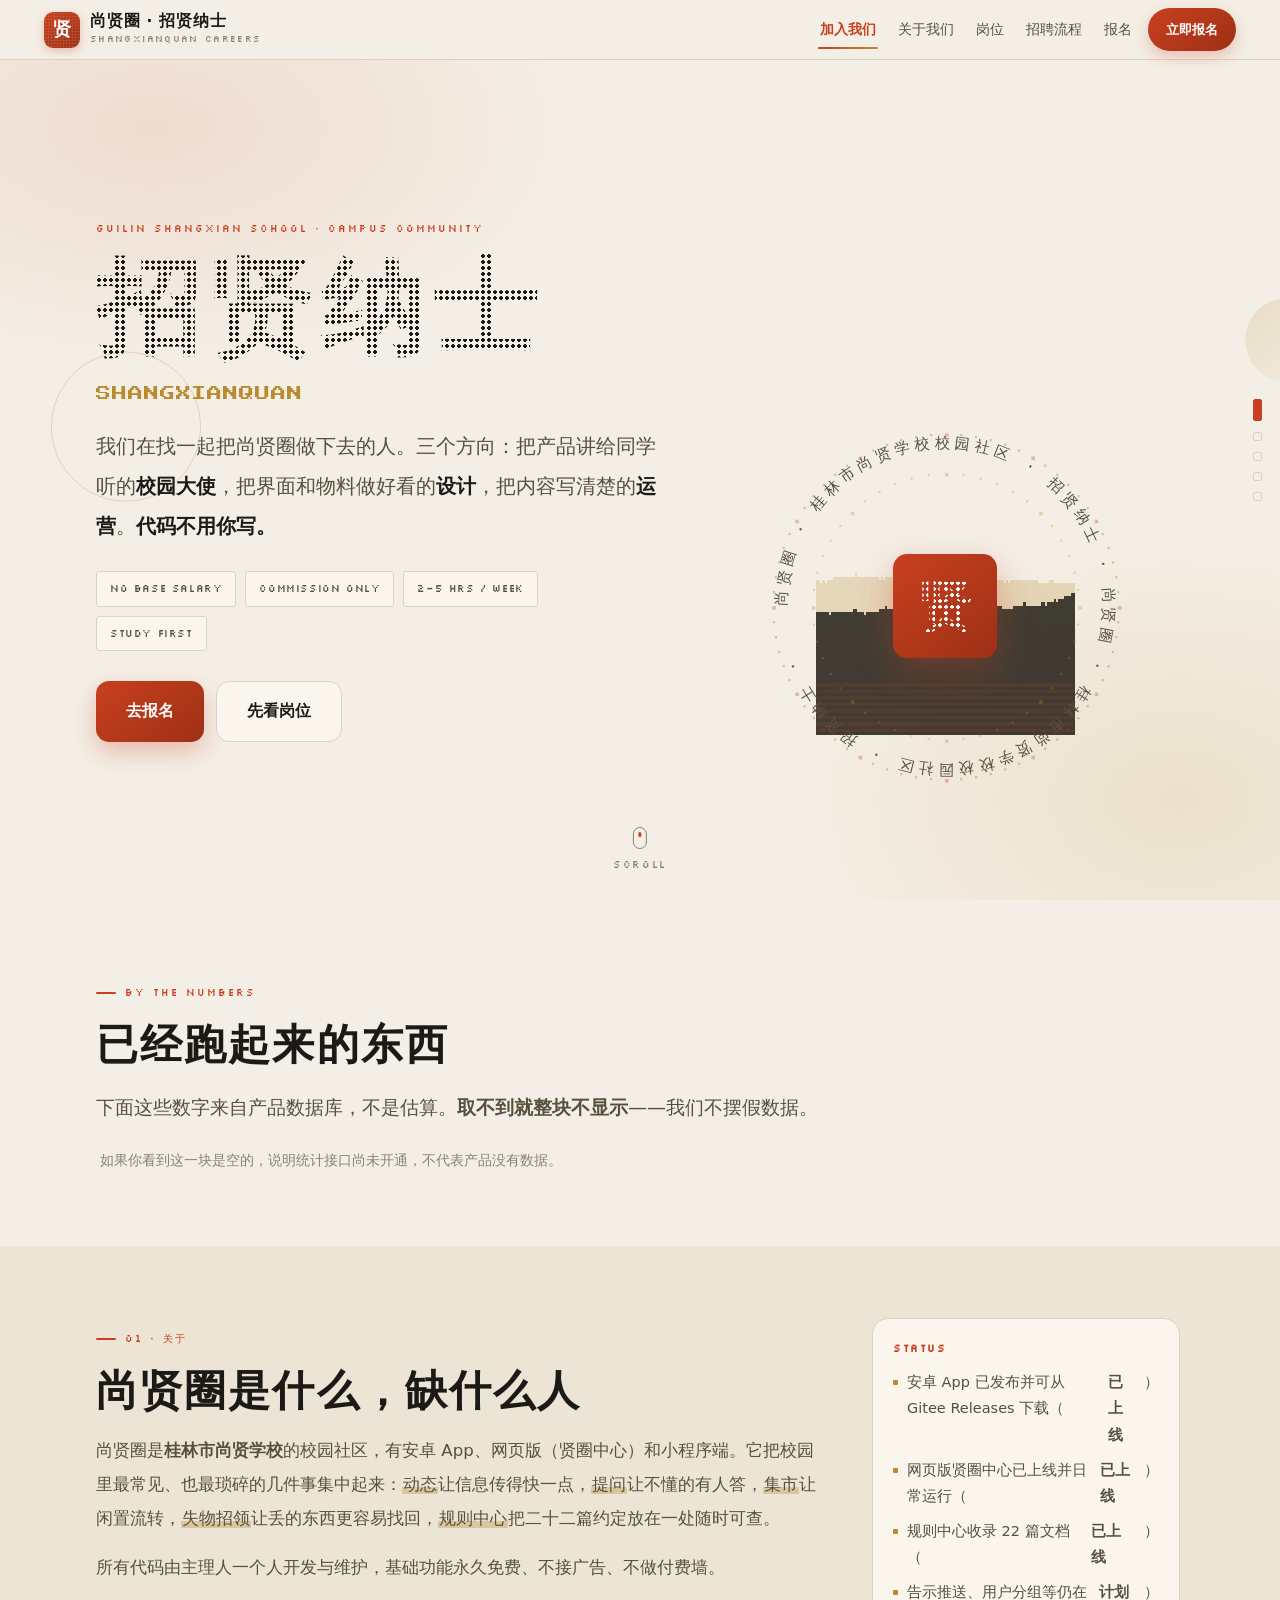
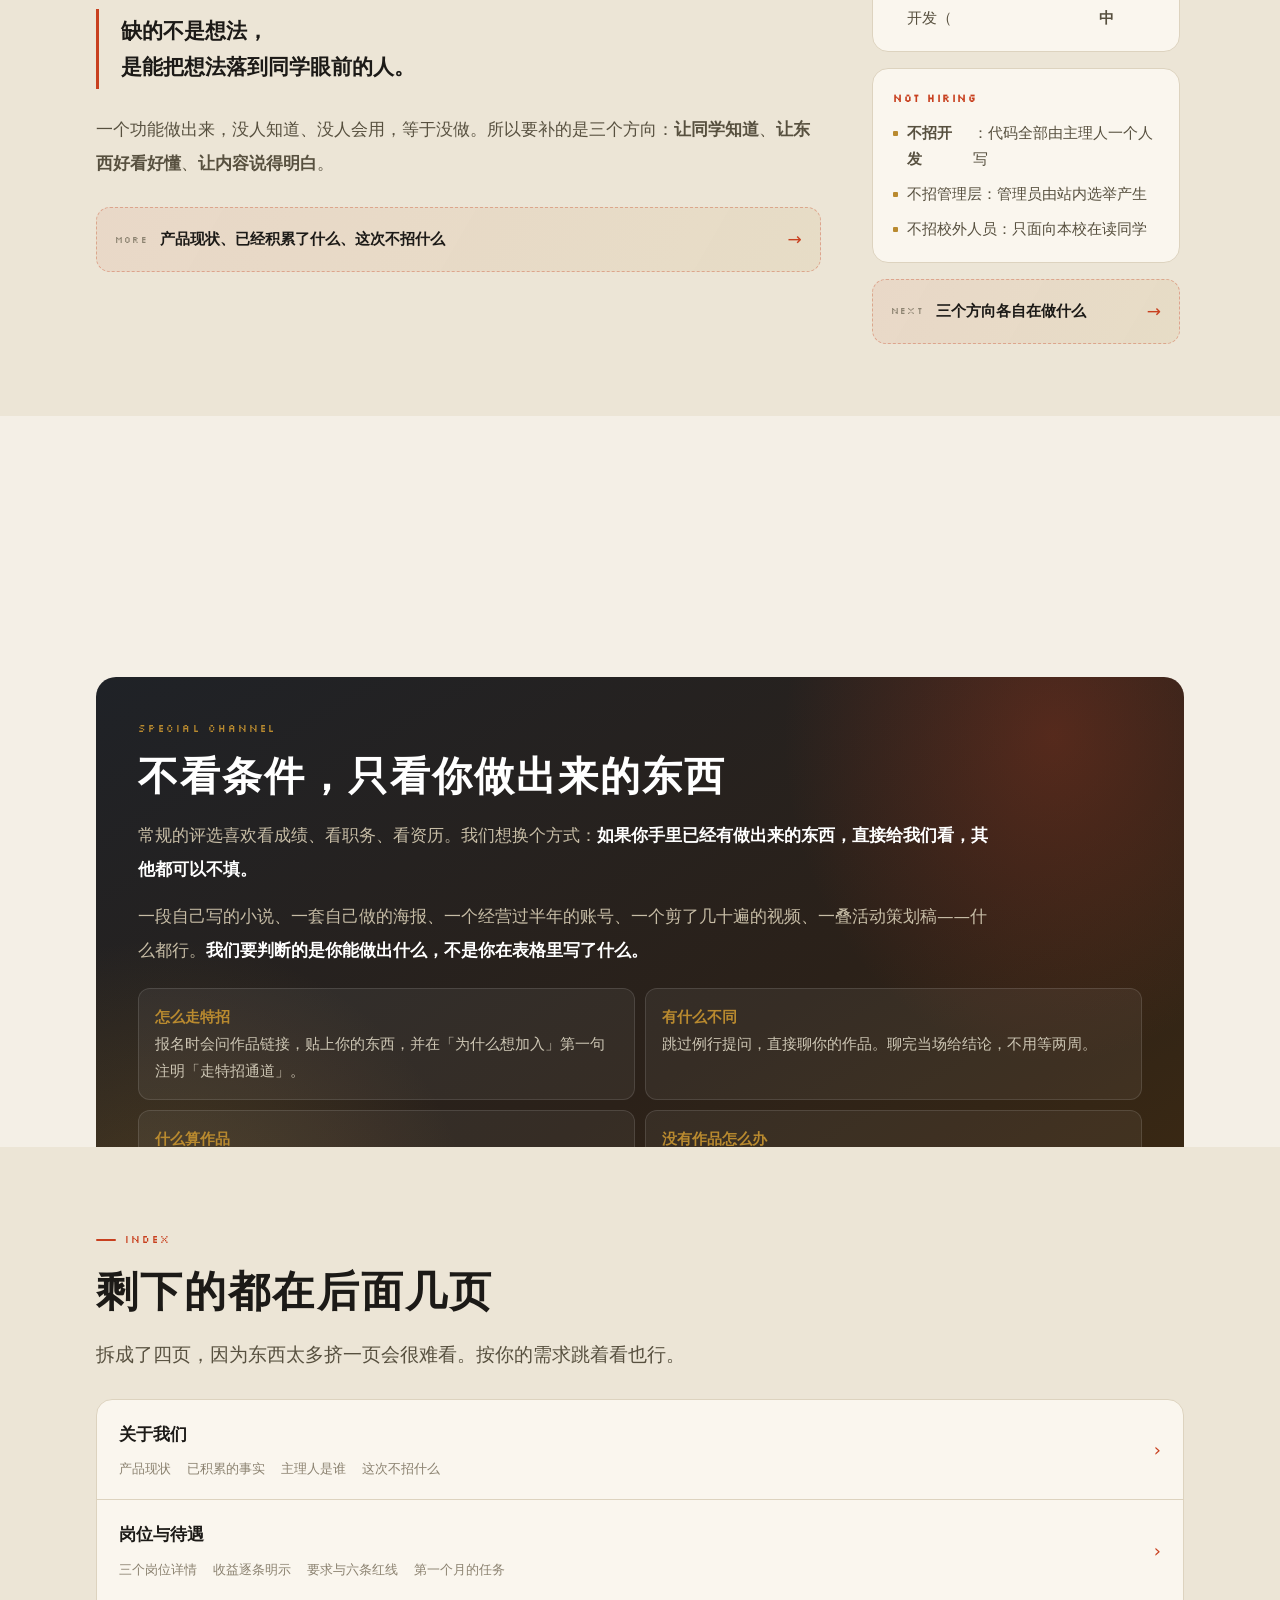
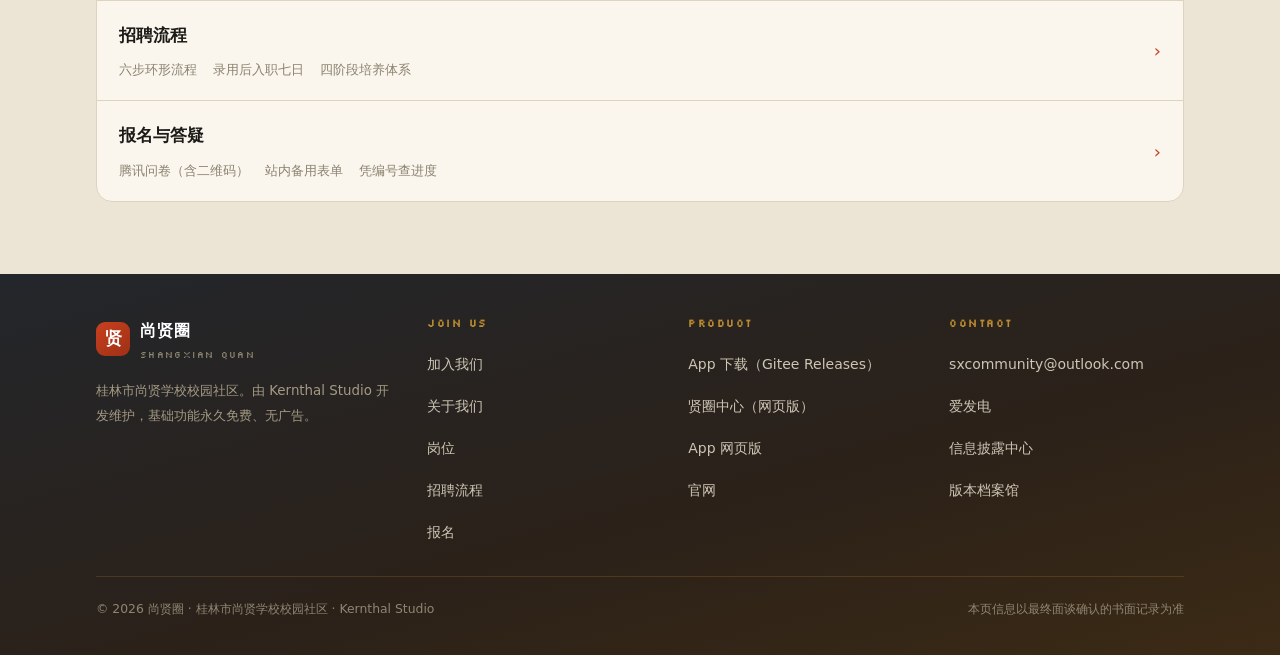
==== commit c2bf0637: "feat(career): 招贤纳士全面重做——拆五页(加入我们/关于/岗位/流程/报名)、四层全页视差、字符雨+打字机+环形旋转文字、像素贤字图腾与程序生成山水、全屏分节、环形六步流程、字节式职位列" ====
--- a/career/index.html
+++ b/career/index.html
@@ -3,481 +3,102 @@
 <head>
 <meta charset="UTF-8" />
 <meta name="viewport" content="width=device-width, initial-scale=1, viewport-fit=cover" />
-<title>招贤纳士 · 尚贤圈</title>
-<meta name="description" content="尚贤圈招人：校园大使、设计、运营。无底薪按提成，规则全写在明面上。" />
+<title>加入我们 · 尚贤圈招贤纳士</title>
+<meta name="description" content="我们在找一起把尚贤圈做下去的人。校园大使 / 设计 / 运营，无底薪按提成，规则全写在明面上。" />
 <meta name="theme-color" content="#c8401f" />
-<style>
-:root{
-  --paper:#f4efe6; --paper2:#ece5d6; --ink:#1c1a17; --ink2:#57503f;
-  --muted:#8b8270; --cinnabar:#c8401f; --cinnabar-dk:#9e3015;
-  --gold:#b98a2f; --line:#ddd3bf; --card:#faf6ee;
-  --serif:"Songti SC","STSong","Noto Serif SC","SimSun",serif;
-  --t-fast:.16s cubic-bezier(.4,0,.2,1);
-  --t-mid:.28s cubic-bezier(.22,.8,.24,1);
-  --rail:312px;
-}
-*{margin:0;padding:0;box-sizing:border-box}
-html{scroll-behavior:smooth;-webkit-text-size-adjust:100%;scroll-padding-top:84px}
-body{background:var(--paper);color:var(--ink);overflow-x:hidden;
-  font-family:-apple-system,BlinkMacSystemFont,"PingFang SC","Microsoft YaHei",system-ui,sans-serif;
-  font-size:17px;line-height:1.95}
-a{color:inherit;text-decoration:none}
-svg{display:block}
-::selection{background:rgba(200,64,31,.2)}
-body.lock{overflow:hidden}
+<link rel="stylesheet" href="./assets/career.css" />
+</head>
+<body data-page="index">
+<div class="xprog" id="xprog"><i></i></div>
+<header id="xbar"></header>
 
-.prog{position:fixed;top:0;left:0;right:0;height:3px;z-index:200}
-.prog i{display:block;height:100%;width:0;background:linear-gradient(90deg,var(--cinnabar),var(--gold))}
-
-.topbar{position:sticky;top:0;z-index:120;display:flex;align-items:center;gap:14px;
-  padding:15px clamp(16px,4vw,48px);background:rgba(244,239,230,.9);
-  -webkit-backdrop-filter:blur(14px);backdrop-filter:blur(14px);border-bottom:1px solid var(--line)}
-.tb-seal{width:37px;height:37px;border-radius:10px;color:#fff;flex:0 0 auto;font-family:var(--serif);
-  font-weight:900;font-size:19px;display:grid;place-items:center;
-  background:linear-gradient(140deg,var(--cinnabar),var(--cinnabar-dk));box-shadow:0 3px 10px rgba(200,64,31,.3)}
-.tb-brand{font-family:var(--serif);font-weight:900;font-size:17px;letter-spacing:.06em;line-height:1.2}
-.tb-brand small{display:block;font-weight:600;font-size:9px;letter-spacing:.3em;color:var(--muted)}
-.tb-nav{margin-left:auto;display:flex;gap:clamp(8px,1.5vw,20px);flex-wrap:wrap}
-.tb-nav a{font-size:13.5px;color:var(--ink2);position:relative;padding:4px 0}
-.tb-nav a:hover{color:var(--cinnabar)}
-.tb-nav a::after{content:"";position:absolute;left:0;right:0;bottom:0;height:2px;border-radius:2px;
-  background:linear-gradient(90deg,var(--cinnabar),var(--gold));transform:scaleX(0);transition:transform var(--t-mid)}
-.tb-nav a:hover::after{transform:scaleX(1)}
-.tb-back{flex:0 0 auto;font-size:13px;font-weight:700;padding:8px 17px;border-radius:99px;
-  border:1px solid var(--line);color:var(--ink2);transition:all var(--t-fast)}
-.tb-back:hover{border-color:var(--cinnabar);color:var(--cinnabar)}
-@media(max-width:980px){.tb-nav{display:none}}
-
-.wrap{max-width:1180px;margin:0 auto;padding:0 clamp(18px,4vw,48px)}
-.sec{padding:clamp(60px,8vh,108px) 0;position:relative;overflow:hidden}
-.sec.alt{background:var(--paper2)}
-.sec.dark{background:linear-gradient(165deg,#24262b,#2b2119 58%,#3b2a15);color:#e6e0d2}
-.eg{display:grid;gap:clamp(28px,4vw,56px)}
-@media(min-width:1000px){.eg{grid-template-columns:minmax(0,1fr) var(--rail)}}
-.rail{display:flex;flex-direction:column;gap:18px}
-@media(min-width:1000px){.rail{position:sticky;top:98px;align-self:start;max-height:calc(100vh - 132px);overflow-y:auto;padding-right:4px;scrollbar-width:none}}
-.rail::-webkit-scrollbar{display:none}
-.eyebrow{display:inline-flex;align-items:center;gap:9px;font-size:12.5px;letter-spacing:.24em;
-  font-weight:800;color:var(--cinnabar);margin-bottom:14px}
-.eyebrow::before{content:"";width:22px;height:2px;border-radius:2px;background:currentColor}
-.sec.dark .eyebrow{color:var(--gold)}
-h2{font-family:var(--serif);font-weight:900;font-size:clamp(30px,4.6vw,46px);letter-spacing:.05em;line-height:1.3;margin-bottom:18px}
-.lede{font-size:clamp(17px,1.75vw,19.5px);line-height:2;color:var(--ink2);max-width:830px}
-.sec.dark .lede{color:#c2b9a3}
-.body p{font-size:16.8px;color:var(--ink2);line-height:2.05;margin-bottom:16px}
-.body p:last-child{margin-bottom:0}
-.body strong,.lede strong{color:var(--ink);font-weight:800}
-.body em,.lede em{font-style:normal;background:linear-gradient(transparent 62%,rgba(185,138,47,.34) 62%);padding:0 1px}
-.pull{border-left:3px solid var(--cinnabar);padding:4px 0 4px 22px;margin:26px 0;
-  font-family:var(--serif);font-size:clamp(19px,2.2vw,23px);font-weight:800;line-height:1.7;color:var(--ink)}
-.sec.dark .pull{border-color:var(--gold);color:#fff}
-.rail-card{background:var(--card);border:1px solid var(--line);border-radius:16px;padding:20px}
-.rail-card h4{font-size:13px;font-weight:800;letter-spacing:.14em;color:var(--cinnabar);margin-bottom:12px}
-.rail-card ul{list-style:none;display:grid;gap:9px}
-.rail-card li{font-size:14.5px;color:var(--ink2);line-height:1.8;display:flex;gap:9px;align-items:flex-start}
-.rail-card li i{flex:0 0 auto;width:6px;height:6px;border-radius:50%;background:var(--gold);margin-top:10px}
-.rail-note{font-size:13.5px;color:var(--muted);line-height:1.9;padding:0 4px}
-.sec.dark .rail-card{background:rgba(255,255,255,.055);border-color:rgba(255,255,255,.13)}
-.sec.dark .rail-card h4{color:var(--gold)}
-.sec.dark .rail-card li,.sec.dark .rail-note{color:#b8af9b}
-.teaser{display:flex;align-items:center;gap:12px;padding:15px 18px;border-radius:14px;
-  background:linear-gradient(120deg,rgba(200,64,31,.08),rgba(185,138,47,.09));
-  border:1px dashed rgba(200,64,31,.34);transition:all var(--t-mid)}
-.teaser:hover{border-style:solid;transform:translateY(-2px);box-shadow:0 10px 24px rgba(31,28,24,.09)}
-.teaser .tk{font-size:11.5px;letter-spacing:.16em;color:var(--muted);font-weight:800;flex:0 0 auto}
-.teaser .tt{font-size:15.5px;font-weight:800;flex:1;min-width:0}
-.teaser .ta{font-size:18px;color:var(--cinnabar);transition:transform var(--t-mid)}
-.teaser:hover .ta{transform:translateX(4px)}
-.chiprow{display:flex;flex-wrap:wrap;gap:10px;margin:22px 0}
-.chiprow span{font-size:13.5px;padding:7px 15px;border-radius:99px;background:var(--card);border:1px solid var(--line);color:var(--ink2)}
-.chiprow span b{color:var(--cinnabar);font-weight:800;font-variant-numeric:tabular-nums}
-.band{padding:clamp(36px,5vh,56px) 0;background:var(--ink);color:#efe9db;text-align:center;position:relative;overflow:hidden}
-.band::before{content:"";position:absolute;inset:0;background:radial-gradient(ellipse 50% 120% at 50% 0%,rgba(185,138,47,.16),transparent 70%)}
-.band p{position:relative;font-family:var(--serif);font-size:clamp(19px,2.6vw,29px);font-weight:800;letter-spacing:.04em;line-height:1.65}
-.band small{position:relative;display:block;margin-top:12px;font-size:14.5px;color:#a89f8a}
-
-/* ═══ Hero：四层视差 ═══ */
-.hero{position:relative;overflow:hidden;padding:clamp(60px,10vh,120px) 0 clamp(36px,6vh,66px)}
-.hero::before{content:"";position:absolute;inset:0;pointer-events:none;background:
-  radial-gradient(ellipse 58% 48% at 10% 6%,rgba(200,64,31,.12),transparent 62%),
-  radial-gradient(ellipse 52% 54% at 94% 90%,rgba(185,138,47,.15),transparent 64%)}
-.px{will-change:transform}
-.pxl{position:absolute;border-radius:50%;pointer-events:none}
-.l1{width:170px;height:170px;left:3%;top:8%;border:1.5px solid rgba(200,64,31,.22)}
-.l2{width:96px;height:96px;right:8%;top:14%;background:linear-gradient(140deg,rgba(185,138,47,.18),rgba(185,138,47,.03))}
-.l3{width:64px;height:64px;left:15%;bottom:6%;border:1.5px dashed rgba(185,138,47,.36)}
-.l4{width:240px;height:240px;right:-4%;bottom:-12%;border:1.5px solid rgba(200,64,31,.1)}
-.l5{width:40px;height:40px;left:44%;top:6%;background:rgba(200,64,31,.16)}
-.l6{width:120px;height:120px;left:52%;bottom:-4%;border:1.5px solid rgba(185,138,47,.16)}
-.hero-in{position:relative;display:grid;gap:clamp(30px,4vw,52px);align-items:center}
-@media(min-width:1000px){.hero-in{grid-template-columns:minmax(0,1.15fr) minmax(0,.85fr)}}
-.hero h1{font-family:var(--serif);font-weight:900;font-size:clamp(54px,9.8vw,108px);letter-spacing:.08em;line-height:1.06}
-.hero .kick{font-size:13px;letter-spacing:.3em;font-weight:800;color:var(--cinnabar);margin-bottom:14px}
-.hero .sub{margin-top:22px;font-size:clamp(17px,2vw,20px);line-height:2.05;color:var(--ink2);max-width:660px}
-.hero .sub b{color:var(--ink)}
-.hero-arts{display:flex;flex-wrap:wrap;gap:10px;margin-top:26px}
-.hero-arts span{font-size:13.5px;padding:7px 15px;border-radius:99px;background:var(--card);border:1px solid var(--line);color:var(--ink2)}
-.cta-row{display:flex;flex-wrap:wrap;gap:13px;margin-top:32px}
-.btn{display:inline-flex;align-items:center;justify-content:center;gap:9px;padding:15px 32px;border-radius:14px;
-  font-size:16px;font-weight:800;cursor:pointer;border:none;font-family:inherit;transition:all var(--t-mid)}
-.btn-p{background:linear-gradient(140deg,var(--cinnabar),var(--cinnabar-dk));color:#fff;
-  box-shadow:0 10px 26px rgba(200,64,31,.32);animation:pulse 2.8s ease-in-out infinite}
-.btn-p:hover{transform:translateY(-2px);box-shadow:0 16px 34px rgba(200,64,31,.4)}
-.btn-g{background:var(--card);color:var(--ink);border:1.5px solid var(--line)}
-.btn-g:hover{border-color:var(--cinnabar);color:var(--cinnabar);transform:translateY(-2px)}
-.btn:disabled{opacity:.55;cursor:not-allowed;animation:none}
-@keyframes pulse{0%,100%{box-shadow:0 10px 26px rgba(200,64,31,.3)}50%{box-shadow:0 14px 36px rgba(200,64,31,.52)}}
-.hero-card{background:var(--card);border:1px solid var(--line);border-radius:20px;padding:26px;
-  box-shadow:0 16px 44px rgba(31,28,24,.08)}
-.hero-card h4{font-family:var(--serif);font-size:17px;font-weight:900;letter-spacing:.06em;margin-bottom:16px;
-  display:flex;align-items:center;gap:9px}
-.hero-card h4::before{content:"";width:3px;height:15px;border-radius:2px;background:linear-gradient(180deg,var(--cinnabar),var(--gold))}
-.kv{display:flex;justify-content:space-between;gap:14px;padding:11px 0;border-bottom:1px dashed var(--line);font-size:15px}
-.kv:last-child{border-bottom:none}
-.kv b{font-weight:800}
-.kv span{color:var(--ink2);text-align:right}
-.index-strip{margin-top:clamp(36px,5vh,60px);position:relative}
-.is-h{font-size:12.5px;letter-spacing:.22em;font-weight:800;color:var(--muted);margin-bottom:14px}
-.is-grid{display:grid;gap:12px;grid-template-columns:repeat(auto-fit,minmax(158px,1fr))}
-.is-item{display:block;padding:16px 18px;border-radius:14px;background:var(--card);border:1px solid var(--line);
-  transition:all var(--t-mid);position:relative;overflow:hidden}
-.is-item::before{content:"";position:absolute;left:0;top:0;bottom:0;width:3px;
-  background:linear-gradient(180deg,var(--cinnabar),transparent);opacity:0;transition:opacity var(--t-mid)}
-.is-item:hover{transform:translateY(-4px);box-shadow:0 14px 34px rgba(31,28,24,.1);border-color:rgba(185,138,47,.42)}
-.is-item:hover::before{opacity:1}
-.is-item b{display:block;font-size:15.5px;font-weight:800;margin-bottom:3px}
-.is-item span{font-size:13px;color:var(--muted);line-height:1.7}
-
-/* ═══ 横向滚动章节 ═══ */
-.hscroll{position:relative}
-@media(min-width:860px){.hscroll{height:auto}}
-.hs-sticky{position:sticky;top:84px;overflow:hidden}
-.hs-track{display:flex;gap:20px;padding:6px 0 18px;will-change:transform;transition:transform .08s linear}
-.hs-card{flex:0 0 auto;width:min(420px,84vw);background:var(--card);border:1px solid var(--line);
-  border-radius:20px;padding:28px;position:relative;overflow:hidden}
-.hs-card::before{content:"";position:absolute;left:0;top:0;bottom:0;width:4px;
-  background:linear-gradient(180deg,var(--cinnabar),rgba(200,64,31,.12))}
-.hs-card.g::before{background:linear-gradient(180deg,var(--gold),rgba(185,138,47,.12))}
-.hs-card.b::before{background:linear-gradient(180deg,#3a6dd0,rgba(58,109,208,.12))}
-.hs-no{font-family:var(--serif);font-weight:900;font-size:15px;color:var(--cinnabar);letter-spacing:.2em;margin-bottom:8px}
-.hs-card h3{font-family:var(--serif);font-size:23px;font-weight:900;letter-spacing:.04em;margin-bottom:5px}
-.hs-en{font-size:11px;letter-spacing:.2em;color:var(--gold);font-weight:700;margin-bottom:16px}
-.hs-card dl{display:grid;gap:11px}
-.hs-card dt{font-size:12.5px;font-weight:800;color:var(--cinnabar);letter-spacing:.08em}
-.hs-card.g dt{color:var(--gold)}
-.hs-card.b dt{color:#3a6dd0}
-.hs-card dd{font-size:15.5px;color:var(--ink2);line-height:1.92}
-.hs-hint{font-size:13px;color:var(--muted);margin-top:12px;display:flex;align-items:center;gap:8px}
-.hs-hint::before{content:"";width:30px;height:2px;border-radius:2px;background:var(--gold)}
-@media(max-width:859px){
-  .hs-track{overflow-x:auto;transform:none!important;scrollbar-width:none}
-  .hs-track::-webkit-scrollbar{display:none}
-}
-
-.tbl{width:100%;border-collapse:separate;border-spacing:0;background:var(--card);border:1px solid var(--line);
-  border-radius:18px;overflow:hidden;font-size:15.5px}
-.tbl th,.tbl td{padding:17px 20px;text-align:left;vertical-align:top;border-bottom:1px solid var(--line)}
-.tbl thead th{background:var(--paper2);font-size:16px;font-weight:900;font-family:var(--serif);letter-spacing:.05em}
-.tbl tbody th{width:150px;font-size:15px;font-weight:800;color:var(--cinnabar);background:rgba(200,64,31,.04)}
-.tbl td{color:var(--ink2);line-height:1.9}
-.tbl tr:last-child th,.tbl tr:last-child td{border-bottom:none}
-.tbl-wrap{overflow-x:auto}
-@media(max-width:760px){.tbl{min-width:640px}}
-.sec.dark .tbl{background:rgba(255,255,255,.05);border-color:rgba(255,255,255,.13)}
-.sec.dark .tbl th,.sec.dark .tbl td{border-color:rgba(255,255,255,.1)}
-.sec.dark .tbl thead th{background:rgba(255,255,255,.05);color:#fff}
-.sec.dark .tbl tbody th{color:var(--gold);background:rgba(255,255,255,.03)}
-.sec.dark .tbl td{color:#c2b9a3}
-.warn{margin-top:20px;padding:17px 20px;border-radius:14px;background:rgba(200,64,31,.16);
-  border:1px solid rgba(200,64,31,.44);color:#f2cec2;font-size:15px;line-height:1.95}
-.warn b{color:#fff}
-
-.vs{display:grid;gap:18px}
-@media(min-width:800px){.vs{grid-template-columns:1fr 1fr}}
-.vs-card{border-radius:18px;padding:24px;border:1px solid var(--line);background:var(--card)}
-.vs-card.no{background:linear-gradient(168deg,#2b2119,#3b2a15);border-color:rgba(200,64,31,.36);color:#e6e0d2}
-.vs-card h4{font-size:16px;font-weight:900;margin-bottom:16px;display:flex;align-items:center;gap:9px}
-.vs-card h4::before{content:"";width:22px;height:22px;border-radius:7px}
-.vs-card.yes h4::before{background:rgba(47,122,84,.16);border:1.5px solid #2f7a54}
-.vs-card.no h4{color:#fff}
-.vs-card.no h4::before{background:rgba(200,64,31,.24);border:1.5px solid var(--cinnabar)}
-.vs-list{list-style:none;display:grid;gap:12px}
-.vs-list li{display:flex;gap:11px;align-items:flex-start;font-size:15.5px;line-height:1.92}
-.vs-list li i{flex:0 0 auto;width:20px;height:20px;border-radius:6px;margin-top:5px;display:grid;place-items:center;
-  font-style:normal;font-size:11px;font-weight:900}
-.vs-card.yes .vs-list li i{background:rgba(47,122,84,.14);color:#2f7a54}
-.vs-card.no .vs-list li i{background:rgba(200,64,31,.22);color:#f0c9bd}
-.vs-card.no .vs-list li{color:#cdc6b4}
-
-.wild{position:relative;border-radius:22px;padding:clamp(26px,4vw,44px);overflow:hidden;
-  background:linear-gradient(150deg,#1f2227,#2b2119 60%,#3d2a12);color:#efe9db}
-.wild::before{content:"";position:absolute;inset:0;pointer-events:none;background:
-  radial-gradient(ellipse 40% 90% at 88% 10%,rgba(200,64,31,.28),transparent 62%),
-  radial-gradient(ellipse 45% 80% at 6% 96%,rgba(185,138,47,.24),transparent 64%)}
-.wild>*{position:relative}
-.wild .wk{font-size:12px;letter-spacing:.3em;font-weight:800;color:var(--gold);margin-bottom:12px}
-.wild h2{color:#fff;font-size:clamp(28px,4.2vw,42px)}
-.wild p{color:#c7bda6;font-size:16.8px;line-height:2.05;margin-bottom:14px;max-width:860px}
-.wild p b{color:#fff}
-.wild .wlist{display:grid;gap:10px;margin-top:22px}
-@media(min-width:760px){.wild .wlist{grid-template-columns:1fr 1fr}}
-.wild .wlist div{background:rgba(255,255,255,.055);border:1px solid rgba(255,255,255,.12);border-radius:13px;
-  padding:14px 16px;font-size:15px;color:#cdc6b4;line-height:1.85}
-.wild .wlist div b{color:var(--gold)}
-
-.tl{position:relative;padding-left:34px}
-.tl::before{content:"";position:absolute;left:9px;top:8px;bottom:8px;width:2px;
-  background:linear-gradient(180deg,var(--cinnabar),var(--gold),var(--line))}
-.tl-item{position:relative;padding:0 0 26px}
-.tl-item:last-child{padding-bottom:0}
-.tl-item::before{content:"";position:absolute;left:-30px;top:9px;width:16px;height:16px;border-radius:50%;
-  background:var(--card);border:3px solid var(--cinnabar)}
-.tl-item.done::before{border-color:var(--gold)}
-.tl-item b{display:block;font-size:17px;font-weight:800;margin-bottom:5px}
-.tl-item .tm{font-size:12.5px;letter-spacing:.1em;color:var(--gold);font-weight:800;margin-bottom:6px}
-.tl-item p{font-size:15.5px;color:var(--ink2);line-height:1.95}
-.sec.dark .tl-item p{color:#b8af9b}
-.sec.dark .tl::before{background:linear-gradient(180deg,var(--cinnabar),var(--gold),rgba(255,255,255,.1))}
-.sec.dark .tl-item::before{background:#2b2119}
-
-.grow{display:grid;gap:16px}
-@media(min-width:820px){.grow{grid-template-columns:repeat(4,1fr)}}
-.grow-c{background:var(--card);border:1px solid var(--line);border-radius:18px;padding:24px;position:relative;
-  transition:transform var(--t-mid),box-shadow var(--t-mid)}
-.grow-c:hover{transform:translateY(-6px);box-shadow:0 18px 42px rgba(31,28,24,.1)}
-.grow-c .gn{font-family:var(--serif);font-weight:900;font-size:34px;color:rgba(200,64,31,.22);line-height:1}
-.grow-c h3{font-size:17px;font-weight:800;margin:12px 0 9px}
-.grow-c p{font-size:15px;color:var(--ink2);line-height:1.9}
-.grow-c .gt{margin-top:14px;font-size:12.5px;color:var(--gold);font-weight:800;letter-spacing:.06em}
-
-.voices{display:grid;gap:16px}
-@media(min-width:820px){.voices{grid-template-columns:repeat(3,1fr)}}
-.voice{background:var(--card);border:1px solid var(--line);border-radius:18px;padding:26px;position:relative}
-.voice::before{content:"“";position:absolute;right:22px;top:10px;font-family:var(--serif);font-size:64px;
-  color:rgba(185,138,47,.2);line-height:1}
-.voice p{font-size:15.8px;color:var(--ink2);line-height:2;margin-bottom:18px}
-.voice .who{display:flex;align-items:center;gap:11px}
-.voice .ava{width:38px;height:38px;border-radius:12px;display:grid;place-items:center;color:#fff;font-weight:900;
-  font-family:var(--serif);font-size:16px;background:linear-gradient(140deg,var(--cinnabar),var(--cinnabar-dk))}
-.voice .who b{display:block;font-size:14.5px;font-weight:800}
-.voice .who span{display:block;font-size:12.5px;color:var(--muted)}
-
-.faq details{background:var(--card);border:1px solid var(--line);border-radius:15px;margin-bottom:12px;overflow:hidden}
-.faq details:hover{border-color:rgba(185,138,47,.45)}
-.faq summary{list-style:none;cursor:pointer;padding:18px 22px;font-size:16.5px;font-weight:700;
-  display:flex;align-items:center;justify-content:space-between;gap:12px}
-.faq summary::-webkit-details-marker{display:none}
-.faq summary::after{content:"+";font-size:21px;color:var(--gold);transition:transform var(--t-mid);flex:0 0 auto}
-.faq details[open] summary::after{transform:rotate(45deg)}
-.faq details p{padding:0 22px 20px;font-size:15.5px;color:var(--ink2);line-height:2}
-
-.ways{display:grid;gap:14px;margin:26px 0 30px}
-@media(min-width:860px){.ways{grid-template-columns:repeat(4,1fr)}}
-.way{background:var(--card);border:1px solid var(--line);border-radius:16px;padding:20px;transition:all var(--t-mid);
-  cursor:pointer;text-align:left;font-family:inherit;color:inherit;display:block}
-.way:hover{border-color:var(--cinnabar);transform:translateY(-4px);box-shadow:0 14px 32px rgba(31,28,24,.09)}
-.way b{display:block;font-size:15.5px;font-weight:800;margin-bottom:7px}
-.way span{font-size:13.5px;color:var(--muted);line-height:1.8;display:block}
-.way.pri{background:linear-gradient(150deg,rgba(200,64,31,.07),rgba(185,138,47,.08));border-color:rgba(200,64,31,.34)}
-
-.mask{position:fixed;inset:0;z-index:300;background:rgba(31,28,24,.58);-webkit-backdrop-filter:blur(6px);
-  backdrop-filter:blur(6px);display:none;place-items:center;padding:20px}
-.mask.on{display:grid;animation:fade .24s ease both}
-@keyframes fade{from{opacity:0}to{opacity:1}}
-.modal{width:min(760px,100%);max-height:90vh;background:var(--paper);border-radius:22px;display:flex;flex-direction:column;
-  overflow:hidden;box-shadow:0 30px 80px rgba(20,16,12,.4);animation:pop .4s cubic-bezier(.22,.8,.24,1) both}
-@keyframes pop{0%{opacity:0;transform:translateY(26px) scale(.95) skewY(1.4deg)}62%{opacity:1;transform:translateY(-5px) scale(1.012) skewY(-.4deg)}100%{opacity:1;transform:none}}
-.m-head{padding:20px 24px 14px;border-bottom:1px solid var(--line);display:flex;align-items:center;gap:12px;flex:0 0 auto}
-.m-head h3{font-family:var(--serif);font-size:19px;font-weight:900;letter-spacing:.05em}
-.m-x{margin-left:auto;border:none;background:none;font-size:26px;line-height:1;color:var(--muted);cursor:pointer;padding:0 4px}
-.m-x:hover{color:var(--cinnabar)}
-.m-bar{display:flex;gap:8px;padding:16px 24px 0;flex:0 0 auto}
-.m-bar div{flex:1;text-align:center;font-size:12px;color:var(--muted);padding-bottom:9px;border-bottom:2px solid var(--line);
-  transition:all var(--t-mid);font-weight:700}
-.m-bar div.on{color:var(--cinnabar);border-color:var(--cinnabar)}
-.m-bar div.ok{color:#2f7a54;border-color:#2f7a54}
-.m-body{flex:1;overflow-y:auto;padding:22px 24px}
-.m-body .step{display:none}
-.m-body .step.on{display:block;animation:stepIn .34s cubic-bezier(.22,.8,.24,1) both}
-@keyframes stepIn{from{opacity:0;transform:translateX(22px) skewY(.8deg)}to{opacity:1;transform:none}}
-.m-foot{padding:16px 24px calc(18px + env(safe-area-inset-bottom));border-top:1px solid var(--line);
-  display:flex;gap:10px;align-items:center;flex:0 0 auto}
-.m-foot .sp{flex:1}
-.fgrid{display:grid;gap:16px}
-@media(min-width:620px){.fgrid.c2{grid-template-columns:1fr 1fr}}
-.fld{display:flex;flex-direction:column;gap:7px}
-.fld.full{grid-column:1/-1}
-label{font-size:14px;font-weight:700;color:var(--ink2)}
-label em{font-style:normal;color:var(--cinnabar)}
-label .hint{font-weight:500;color:var(--muted);font-size:12.5px}
-input[type=text],input[type=tel],input[type=email],input[type=month],input[type=url],select,textarea{
-  width:100%;padding:13px 15px;border-radius:12px;border:1.5px solid var(--line);background:#fff;font-size:15.5px;
-  color:var(--ink);font-family:inherit;outline:none;transition:border-color var(--t-fast),box-shadow var(--t-fast)}
-textarea{min-height:112px;resize:vertical;line-height:1.9}
-input:focus,select:focus,textarea:focus{border-color:var(--cinnabar);box-shadow:0 0 0 3px rgba(200,64,31,.13)}
-.opts{display:flex;flex-wrap:wrap;gap:10px}
-.opt{display:inline-flex;align-items:center;gap:8px;padding:9px 15px;border-radius:11px;border:1.5px solid var(--line);
-  background:#fff;cursor:pointer;font-size:14.5px;transition:all var(--t-fast)}
-.opt:hover{border-color:var(--cinnabar)}
-.opt input{accent-color:var(--cinnabar);width:16px;height:16px}
-.opt:has(input:checked){border-color:var(--cinnabar);background:rgba(200,64,31,.07);font-weight:700}
-.check{display:flex;gap:11px;align-items:flex-start;padding:14px 16px;border-radius:13px;background:var(--card);
-  border:1px solid var(--line);cursor:pointer;font-size:15px;line-height:1.85;color:var(--ink2)}
-.check input{accent-color:var(--cinnabar);width:18px;height:18px;flex:0 0 auto;margin-top:4px}
-.sec-tag{display:inline-block;font-size:11.5px;letter-spacing:.16em;font-weight:800;color:var(--muted);
-  background:var(--card);border:1px solid var(--line);border-radius:99px;padding:3px 11px;margin-bottom:12px}
-.hintbar{font-size:13px;color:var(--muted);margin-bottom:14px;line-height:1.8}
-.msg{font-size:14.5px;color:var(--cinnabar);font-weight:600;text-align:right}
-.msg.ok{color:#2f7a54}
-.hp{position:absolute;left:-9999px;opacity:0;pointer-events:none;height:0}
-.done-box{text-align:center;padding:26px 0}
-.done-box .di{width:64px;height:64px;border-radius:20px;margin:0 auto 18px;display:grid;place-items:center;color:#fff;
-  font-size:30px;background:linear-gradient(140deg,#2f7a54,#1e5940)}
-.done-box h3{font-family:var(--serif);font-size:24px;font-weight:900;margin-bottom:10px}
-.done-box p{font-size:15.5px;color:var(--ink2);line-height:2}
-.code-box{margin:20px auto;display:inline-block;padding:16px 34px;border-radius:16px;background:var(--card);
-  border:1.5px dashed var(--cinnabar)}
-.code-box b{display:block;font-family:ui-monospace,Menlo,Consolas,monospace;font-size:26px;font-weight:800;
-  color:var(--cinnabar);letter-spacing:.06em}
-.code-box span{font-size:12.5px;color:var(--muted)}
-.fall{margin-top:18px;padding:20px;border-radius:16px;background:var(--card);border:1px dashed var(--line)}
-.fall b{display:block;font-size:16px;margin-bottom:10px}
-.fall p{font-size:15px;color:var(--ink2);line-height:2.05}
-.note{font-size:13.5px;color:var(--muted);line-height:1.95;margin-top:6px}
-
-footer{padding:38px 0 calc(34px + env(safe-area-inset-bottom));
-  background:linear-gradient(165deg,#23262b,#2b2119 58%,#3b2a15);color:#cdc6b4;text-align:center}
-.fl{display:flex;flex-wrap:wrap;gap:9px 24px;justify-content:center;font-size:14px}
-.fl a:hover{color:#fff}
-.cp{margin-top:16px;font-size:12.5px;color:#8f8672}
-
-html.anim .rv{opacity:0;transform:translateY(28px) skewY(1.1deg)}
-html.anim .rv.in{opacity:1;transform:none;transition:opacity .62s cubic-bezier(.16,1,.3,1),transform .62s cubic-bezier(.16,1,.3,1)}
-html.anim .rv.d1.in{transition-delay:.08s}
-html.anim .rv.d2.in{transition-delay:.16s}
-html.anim .rv.d3.in{transition-delay:.24s}
-@keyframes floaty{0%,100%{transform:translateY(0)}50%{transform:translateY(-9px)}}
-.floaty{animation:floaty 4.6s ease-in-out infinite}
-@media(prefers-reduced-motion:reduce){
-  *{animation:none!important;transition:none!important}
-  html.anim .rv{opacity:1;transform:none}
-}
-@media(max-width:859px){.floaty{animation:none}}
-</style>
-</head>
-<body>
-<div class="prog"><i id="progBar"></i></div>
-
-<nav class="topbar">
-  <div class="tb-seal">贤</div>
-  <div class="tb-brand">尚贤圈<small>SHANGXIAN QUAN</small></div>
-  <div class="tb-nav">
-    <a href="#about">关于</a><a href="#wild">特招</a><a href="#jobs">岗位</a>
-    <a href="#pay">收益</a><a href="#fit">要求</a><a href="#grow">培养</a>
-    <a href="#flow">流程</a><a href="#onboard">入职</a><a href="#voices">心声</a>
-    <a href="#apply">报名</a>
-  </div>
-  <a class="tb-back" href="../">← 返回官网</a>
-</nav>
-
-<header class="hero">
-  <i class="pxl l1 px" data-px="0.30"></i>
-  <i class="pxl l2 px" data-px="0.20"></i>
-  <i class="pxl l3 px" data-px="0.36"></i>
-  <i class="pxl l4 px" data-px="0.14"></i>
-  <i class="pxl l5 px" data-px="0.44" data-pxx="0.30"></i>
-  <i class="pxl l6 px" data-px="0.26" data-pxx="-0.22"></i>
-  <div class="wrap">
-    <div class="hero-in">
+<!-- ═══════════ 首屏（全屏分节） ═══════════ -->
+<section class="screen hero" id="hero">
+  <i class="pxl" data-px="0.34" style="position:absolute;left:4%;top:10%;width:150px;height:150px;border:1.5px solid rgba(200,64,31,.2);border-radius:50%"></i>
+  <i class="pxl" data-px="0.22" data-pxx="0.26" style="position:absolute;right:9%;top:16%;width:84px;height:84px;background:linear-gradient(140deg,rgba(185,138,47,.18),rgba(185,138,47,.03));border-radius:50%"></i>
+  <i class="pxl" data-px="0.42" data-pxx="-0.2" style="position:absolute;left:16%;bottom:9%;width:52px;height:52px;border:1.5px dashed rgba(185,138,47,.34);border-radius:50%"></i>
+  <div class="wrap screen-inner">
+    <div class="hero-grid">
       <div>
-        <div class="kick">桂林市尚贤学校 · 校园社区</div>
-        <h1>招贤纳士</h1>
-        <p class="sub px" data-px="0.04">我们在找一起把尚贤圈做下去的人。三个方向：把产品讲给同学听的<b>校园大使</b>，把界面和物料做好看的<b>设计</b>，把内容写清楚的<b>运营</b>。<b>代码不用你写。</b></p>
-        <div class="hero-arts">
-          <span>无底薪 · 按提成</span><span>每周 2–5 小时</span><span>学业优先</span><span>随时可退出</span>
+        <div class="hero-kick" data-px="0.05">GUILIN SHANGXIAN SCHOOL · CAMPUS COMMUNITY</div>
+        <h1><span class="cn">招贤纳士</span></h1>
+        <div class="hero-en px" data-px="0.04">SHANGXIANQUAN</div>
+        <p class="hero-sub rv">我们在找一起把尚贤圈做下去的人。三个方向：把产品讲给同学听的<b>校园大使</b>，把界面和物料做好看的<b>设计</b>，把内容写清楚的<b>运营</b>。<b>代码不用你写。</b></p>
+        <div class="hero-tags rv d1">
+          <span>NO BASE SALARY</span><span>COMMISSION ONLY</span><span>2–5 HRS / WEEK</span><span>STUDY FIRST</span>
         </div>
-        <div class="cta-row">
-          <button class="btn btn-p" data-open-form>填写报名表</button>
-          <a class="btn btn-g" href="#jobs">先看岗位在做什么</a>
+        <div class="hero-cta rv d2">
+          <a class="btn btn-p" href="./apply.html">去报名</a>
+          <a class="btn btn-g" href="./jobs.html">先看岗位</a>
         </div>
       </div>
-      <aside class="hero-card floaty px" data-px="0.10">
-        <h4>招聘速览</h4>
-        <div class="kv"><b>在招岗位</b><span>校园大使 / 设计 / 运营</span></div>
-        <div class="kv"><b>招聘人数</b><span>每个方向 1–3 人</span></div>
-        <div class="kv"><b>工作地点</b><span>校内，线上线下结合</span></div>
-        <div class="kv"><b>每周投入</b><span>2–5 小时，自行安排</span></div>
-        <div class="kv"><b>结算方式</b><span>按产出提成，按月结算</span></div>
-        <div class="kv"><b>试用期</b><span>两周，做一件真实的小事</span></div>
-        <div class="kv"><b>是否收费</b><span>全程免费，不收任何费用</span></div>
-      </aside>
-    </div>
-
-    <div class="index-strip rv px" data-px="0.06">
-      <div class="is-h">这一页有十一个部分，可以按顺序读，也可以跳着看</div>
-      <div class="is-grid">
-        <a class="is-item" href="#about"><b>壹 · 关于</b><span>尚贤圈是什么，缺什么人</span></a>
-        <a class="is-item" href="#wild"><b>贰 · 特招</b><span>不看条件，只看作品</span></a>
-        <a class="is-item" href="#jobs"><b>叁 · 岗位</b><span>三个方向横向对比</span></a>
-        <a class="is-item" href="#pay"><b>肆 · 收益</b><span>无底薪，规则逐条写清</span></a>
-        <a class="is-item" href="#fit"><b>伍 · 要求</b><span>我们要什么、不要什么</span></a>
-        <a class="is-item" href="#mission"><b>陆 · 任务</b><span>第一个月要交出什么</span></a>
-        <a class="is-item" href="#grow"><b>柒 · 培养</b><span>你会得到什么训练</span></a>
-        <a class="is-item" href="#flow"><b>捌 · 流程</b><span>投递到录用的六步</span></a>
-        <a class="is-item" href="#onboard"><b>玖 · 入职</b><span>录用之后怎么开始</span></a>
-        <a class="is-item" href="#voices"><b>拾 · 心声</b><span>已经加入的人怎么说</span></a>
-        <a class="is-item" href="#apply"><b>拾壹 · 报名</b><span>四个入口，可查进度</span></a>
-      </div>
+      <div class="totem" id="totem"></div>
     </div>
   </div>
-</header>
+  <div class="scroll-hint"><i></i><span>SCROLL</span></div>
+</section>
 
-<section class="sec" id="about">
+<!-- ═══════════ 数据看板（真数据，取不到自动隐藏） ═══════════ -->
+<section class="sec" id="numbers">
+  <div class="wrap">
+    <div class="eyebrow rv">BY THE NUMBERS</div>
+    <h2 class="rv">已经跑起来的东西</h2>
+    <p class="lede rv d1">下面这些数字来自产品数据库，不是估算。<b>取不到就整块不显示</b>——我们不摆假数据。</p>
+    <div class="stats rv d2" id="stats"></div>
+    <p class="note rv d3" style="margin-top:22px">如果你看到这一块是空的，说明统计接口尚未开通，不代表产品没有数据。</p>
+  </div>
+</section>
+
+<!-- ═══════════ 壹 · 关于 ═══════════ -->
+<section class="sec alt" id="about">
   <div class="wrap eg">
     <div>
-      <div class="eyebrow rv">壹 · 关于</div>
+      <div class="eyebrow rv">01 · 关于</div>
       <h2 class="rv">尚贤圈是什么，缺什么人</h2>
       <div class="body rv d1">
         <p>尚贤圈是<b>桂林市尚贤学校</b>的校园社区，有安卓 App、网页版（贤圈中心）和小程序端。它把校园里最常见、也最琐碎的几件事集中起来：<em>动态</em>让信息传得快一点，<em>提问</em>让不懂的有人答，<em>集市</em>让闲置流转，<em>失物招领</em>让丢的东西更容易找回，<em>规则中心</em>把二十二篇约定放在一处随时可查。</p>
-        <p>产品本身已经在运行，每天有同学在用。所有代码由主理人一个人开发与维护，基础功能永久免费、不接广告、不做付费墙。</p>
-        <div class="pull">缺的不是想法，是能把想法落到同学眼前的人。<br>这是这次招人的唯一原因。</div>
-        <p>一个功能做出来，没人知道、没人会用，等于没做。所以要补的是三个方向：<b>让同学知道</b>（校园大使）、<b>让东西好看好懂</b>（设计）、<b>让内容说得明白</b>（运营）。</p>
+        <p>所有代码由主理人一个人开发与维护，基础功能永久免费、不接广告、不做付费墙。</p>
+        <div class="pull">缺的不是想法，<br>是能把想法落到同学眼前的人。</div>
+        <p>一个功能做出来，没人知道、没人会用，等于没做。所以要补的是三个方向：<b>让同学知道</b>、<b>让东西好看好懂</b>、<b>让内容说得明白</b>。</p>
+      </div>
+      <div style="margin-top:26px" class="rv d2">
+        <a class="teaser" href="./about.html"><span class="tk">MORE</span><span class="tt">产品现状、已经积累了什么、这次不招什么</span><span class="ta">→</span></a>
       </div>
     </div>
     <aside class="rail">
-      <div class="rail-card rv">
-        <h4>目前的状态</h4>
+      <div class="card rv">
+        <h4>STATUS</h4>
         <ul>
-          <li><i></i>安卓 App 已发布多个版本，可正常下载安装</li>
-          <li><i></i>网页版贤圈中心已上线并日常运行</li>
-          <li><i></i>规则中心共 22 篇文档，覆盖协议与社区公约</li>
-          <li><i></i>开发、服务器与设计资源由主理人个人承担</li>
+          <li><i></i>安卓 App 已发布并可从 Gitee Releases 下载（<b>已上线</b>）</li>
+          <li><i></i>网页版贤圈中心已上线并日常运行（<b>已上线</b>）</li>
+          <li><i></i>规则中心收录 22 篇文档（<b>已上线</b>）</li>
+          <li><i></i>告示推送、用户分组等仍在开发（<b>计划中</b>）</li>
         </ul>
       </div>
-      <div class="rail-card rv d1">
-        <h4>这次不招什么</h4>
+      <div class="card rv d1">
+        <h4>NOT HIRING</h4>
         <ul>
-          <li><i></i><b>不招开发</b>。代码全部由主理人一个人写</li>
-          <li><i></i>不招管理层。管理员由站内选举产生</li>
-          <li><i></i>不招校外人员。只面向本校在读同学</li>
+          <li><i></i><b>不招开发</b>：代码全部由主理人一个人写</li>
+          <li><i></i>不招管理层：管理员由站内选举产生</li>
+          <li><i></i>不招校外人员：只面向本校在读同学</li>
         </ul>
       </div>
-      <p class="rail-note rv d2">如果你只想写代码，这里确实没有位置分给你，不必勉强报名。</p>
-      <a class="teaser rv d3" href="#wild"><span class="tk">接下来</span><span class="tt">不看条件，只看作品</span><span class="ta">→</span></a>
+      <a class="teaser rv d2" href="./jobs.html"><span class="tk">NEXT</span><span class="tt">三个方向各自在做什么</span><span class="ta">→</span></a>
     </aside>
   </div>
 </section>
 
-<section class="sec" id="wild" style="padding-top:0">
+<!-- ═══════════ 贰 · 特招通道 ═══════════ -->
+<section class="sec" id="wild">
   <div class="wrap">
     <div class="wild rv px" data-px="0.05">
-      <div class="wk">SPECIAL CHANNEL · 特招通道</div>
+      <div class="wk">SPECIAL CHANNEL</div>
       <h2>不看条件，只看你做出来的东西</h2>
       <p>常规的评选喜欢看成绩、看职务、看资历。我们想换个方式：<b>如果你手里已经有做出来的东西，直接给我们看，其他都可以不填。</b></p>
       <p>一段自己写的小说、一套自己做的海报、一个经营过半年的账号、一个剪了几十遍的视频、一叠活动策划稿——什么都行。<b>我们要判断的是你能做出什么，不是你在表格里写了什么。</b></p>
       <div class="wlist">
-        <div><b>怎么走特招</b><br>报名表第 4 组「作品链接」里贴上你的东西，并在「为什么想加入」第一句注明「走特招通道」。</div>
-        <div><b>特招有什么不同</b><br>跳过例行提问，直接聊你的作品。聊完当场给结论，不用等两周。</div>
+        <div><b>怎么走特招</b><br>报名时会问作品链接，贴上你的东西，并在「为什么想加入」第一句注明「走特招通道」。</div>
+        <div><b>有什么不同</b><br>跳过例行提问，直接聊你的作品。聊完当场给结论，不用等两周。</div>
         <div><b>什么算作品</b><br>不要求完整、不要求专业。半成品也算，只要你真的动手做了。</div>
         <div><b>没有作品怎么办</b><br>那就走常规通道，一样会被认真看。没有作品不代表不行，只代表你还没开始。</div>
       </div>
@@ -485,927 +106,26 @@
   </div>
 </section>
 
-<div class="band">
+<!-- ═══════════ 章节导览 ═══════════ -->
+<section class="sec alt" id="index">
   <div class="wrap">
-    <p>报名表一共 5 组、35 项，必填 14 项</p>
-    <small>我们要知道的是你能做什么，不是你会说什么</small>
-  </div>
-</div>
-
-<section class="sec alt hscroll" id="jobs">
-  <div class="wrap">
-    <div class="eyebrow rv">叁 · 岗位</div>
-    <h2 class="rv">三个方向，逐项说清</h2>
-    <p class="lede rv d1">往右滑，或者继续往下滚，四张卡会依次展开。每张卡结构相同，方便横向对照。</p>
-  </div>
-  <div class="hs-sticky">
-    <div class="wrap">
-      <div class="hs-track" id="hsTrack">
-        <article class="hs-card px" data-px="0.04">
-          <div class="hs-no">01</div>
-          <h3>校园大使</h3>
-          <div class="hs-en">CAMPUS AMBASSADOR</div>
-          <dl>
-            <dt>主要做什么</dt><dd>在班级和社团里让同学知道尚贤圈；收集大家想要什么、哪里不好用；组织小型活动，比如失物招领角。</dd>
-            <dt>每周投入</dt><dd>2–4 小时，时间自己安排，不打卡。</dd>
-            <dt>需要的能力</dt><dd>愿意主动跟同学说话；能把一件事讲清楚。</dd>
-            <dt>不需要</dt><dd>不需要写代码，不需要成绩好。</dd>
-            <dt>产出怎么算</dt><dd>带来真实使用的新同学数量 + 回收的有效反馈条数。</dd>
-            <dt>第一个月目标</dt><dd>20 位同学真实使用 + 10 条反馈。</dd>
-            <dt>适合谁</dt><dd>人缘不错、乐意张罗的同学。</dd>
-          </dl>
-        </article>
-        <article class="hs-card g px" data-px="0.04">
-          <div class="hs-no" style="color:var(--gold)">02</div>
-          <h3>设计</h3>
-          <div class="hs-en">DESIGN</div>
-          <dl>
-            <dt>主要做什么</dt><dd>海报、图标、活动视觉、页面配图；把复杂功能画成一眼能懂的图。</dd>
-            <dt>每周投入</dt><dd>3–5 小时，按内容节奏走。</dd>
-            <dt>需要的能力</dt><dd>会用任意一款设计工具（稿定 / Canva / PS / AI 都算）；对配色和排版有基本感觉。</dd>
-            <dt>不需要</dt><dd>不需要科班出身，不需要专业设备。</dd>
-            <dt>产出怎么算</dt><dd>被采用的物料套数 + 物料带来的点击或使用。</dd>
-            <dt>第一个月目标</dt><dd>交付 1 套完整物料。</dd>
-            <dt>适合谁</dt><dd>喜欢把东西弄好看的同学。</dd>
-          </dl>
-        </article>
-        <article class="hs-card b px" data-px="0.04">
-          <div class="hs-no" style="color:#3a6dd0">03</div>
-          <h3>运营 / 内容</h3>
-          <div class="hs-en">CONTENT</div>
-          <dl>
-            <dt>主要做什么</dt><dd>月刊、推文、规则文案、功能说明；把同学的反馈整理成能执行的清单。</dd>
-            <dt>每周投入</dt><dd>3–5 小时，不卡死期限。</dd>
-            <dt>需要的能力</dt><dd>能把话说短、说准；写得让人愿意读完。</dd>
-            <dt>不需要</dt><dd>不需要文笔华丽，不需要运营经验。</dd>
-            <dt>产出怎么算</dt><dd>被采用的内容篇数 + 内容带来的阅读与转化。</dd>
-            <dt>第一个月目标</dt><dd>交付 1 篇成稿内容。</dd>
-            <dt>适合谁</dt><dd>爱写、爱整理、爱表达的同学。</dd>
-          </dl>
-        </article>
-        <article class="hs-card px" data-px="0.04" style="display:flex;align-items:center;justify-content:center;text-align:center">
-          <div>
-            <div class="hs-no">—</div>
-            <h3 style="margin-bottom:12px">没有开发岗</h3>
-            <p style="font-size:15.5px;color:var(--ink2);line-height:1.95;max-width:300px">尚贤圈的全部代码由主理人一个人开发与维护。这是刻意的安排：保持架构与代码风格一致，也省掉协作沟通成本。报名表里没有这一项。</p>
-          </div>
-        </article>
-      </div>
-      <div class="hs-hint">继续往下滚，卡片会横向展开；手机端可直接左右滑动</div>
+    <div class="eyebrow rv">INDEX</div>
+    <h2 class="rv">剩下的都在后面几页</h2>
+    <p class="lede rv d1">拆成了四页，因为东西太多挤一页会很难看。按你的需求跳着看也行。</p>
+    <div class="jlist rv d2" style="margin-top:26px">
+      <a class="jrow" href="./about.html"><span class="jrow-l"><span class="jt">关于我们</span>
+        <span class="jm"><span>产品现状</span><span>已积累的事实</span><span>主理人是谁</span><span>这次不招什么</span></span></span><span class="jrow-r">›</span></a>
+      <a class="jrow" href="./jobs.html"><span class="jrow-l"><span class="jt">岗位与待遇</span>
+        <span class="jm"><span>三个岗位详情</span><span>收益逐条明示</span><span>要求与六条红线</span><span>第一个月的任务</span></span></span><span class="jrow-r">›</span></a>
+      <a class="jrow" href="./process.html"><span class="jrow-l"><span class="jt">招聘流程</span>
+        <span class="jm"><span>六步环形流程</span><span>录用后入职七日</span><span>四阶段培养体系</span></span></span><span class="jrow-r">›</span></a>
+      <a class="jrow" href="./apply.html"><span class="jrow-l"><span class="jt">报名与答疑</span>
+        <span class="jm"><span>腾讯问卷（含二维码）</span><span>站内备用表单</span><span>凭编号查进度</span></span></span><span class="jrow-r">›</span></a>
     </div>
   </div>
 </section>
 
-<section class="sec dark" id="pay">
-  <div class="wrap eg">
-    <div>
-      <div class="eyebrow rv">肆 · 收益</div>
-      <h2 class="rv">没有底薪，规则逐条写在这里</h2>
-      <p class="lede rv d1">这一节不写宣传话术，只写规则。看完觉得不合适，直接不用报名，节省双方时间。</p>
-      <div class="rv d2" style="margin-top:28px">
-        <div class="tbl-wrap">
-          <table class="tbl">
-            <thead><tr><th>项目</th><th>具体规则</th></tr></thead>
-            <tbody>
-              <tr><th>有没有底薪</th><td>没有。不是有固定工资的工作，也不签劳动合同，属于自愿参与的项目合作。</td></tr>
-              <tr><th>怎么算钱</th><td>按你带来的实际产出计提成。校园大使看带来的真实使用人数与反馈条数，设计看被采用的物料套数，运营看被采用的内容篇数。</td></tr>
-              <tr><th>具体比例</th><td>各岗位比例不同，且随项目当月收入浮动。具体档位在通过筛选后的面谈里确认，<b>本页不承诺任何具体金额</b>。</td></tr>
-              <tr><th>什么时候结算</th><td>按月对账、按月结算。每月固定日期结清上一个月的产出，不跨月累积。</td></tr>
-              <tr><th>没有产出怎么办</th><td>那个月没有提成，不会有任何处罚，也不会被催或被公开点名。做多少拿多少。</td></tr>
-              <tr><th>要不要交钱</th><td>不需要交任何费用。没有报名费、押金、培训费、材料费、软件授权费。</td></tr>
-              <tr><th>能拿到什么</th><td>电子版参与证明与贡献者名单署名；表现持续的会进入鸣谢墙。</td></tr>
-              <tr><th>中途想退出</th><td>随时可以，说一声就行，不影响已产生的提成结算。</td></tr>
-            </tbody>
-          </table>
-        </div>
-        <div class="warn"><b>防骗提醒：</b>参与尚贤圈不需要你付任何一分钱。凡是让你先转账、先交押金、先买材料、先充值的，都是冒充我们的骗局，请发邮件到页脚邮箱核实。</div>
-      </div>
-    </div>
-    <aside class="rail">
-      <div class="rail-card rv">
-        <h4>一句话总结</h4>
-        <ul>
-          <li><i></i>没有底薪，也不保证收入</li>
-          <li><i></i>有产出才有提成，比例面谈确认</li>
-          <li><i></i>不强制、不追责、不收费</li>
-          <li><i></i>想要稳定月薪的同学，这里不合适</li>
-        </ul>
-      </div>
-      <p class="rail-note rv d1">所有规则以本节文字与面谈记录为准，不会追加隐藏条款。口头承诺不作数，只看写下来的。</p>
-      <a class="teaser rv d2" href="#fit"><span class="tk">接下来</span><span class="tt">我们要什么、不要什么</span><span class="ta">→</span></a>
-    </aside>
-  </div>
-</section>
-
-<section class="sec" id="fit">
-  <div class="wrap">
-    <div class="eyebrow rv">伍 · 要求与底线</div>
-    <h2 class="rv">我们要什么，不要什么</h2>
-    <p class="lede rv d1">左边是希望你能做到的，右边是碰一次就结束合作的红线。两边都只有几条，不用背。</p>
-    <div class="vs rv d2" style="margin-top:28px">
-      <div class="vs-card yes">
-        <h4>我们希望你是</h4>
-        <ul class="vs-list">
-          <li><i>1</i><span><b>本校在读同学</b>。只面向桂林市尚贤学校，校外同学恕不考虑。</span></li>
-          <li><i>2</i><span><b>答应的事能做完</b>。做不到提前讲，比硬撑到最后好得多。</span></li>
-          <li><i>3</i><span><b>把学业放在前面</b>。我们宁可你少做点，也不想看到成绩掉下来。</span></li>
-          <li><i>4</i><span><b>能接受被改稿</b>。你做的东西可能会被要求调整，这不是否定你。</span></li>
-          <li><i>5</i><span><b>未满 18 周岁需监护人知情</b>。报名表里有专门一栏确认这件事。</span></li>
-          <li><i>6</i><span><b>愿意每周同步一次进度</b>。几句话就行，不要沉默消失。</span></li>
-        </ul>
-      </div>
-      <div class="vs-card no">
-        <h4>这些是底线</h4>
-        <ul class="vs-list">
-          <li><i>禁</i><span><b>刷数据。</b>拉人注册僵尸号、伪造活跃、自买自卖，发现即清退并在社区公示。</span></li>
-          <li><i>禁</i><span><b>发第三方广告。</b>利用岗位身份给任何产品、店铺、群聊导流。</span></li>
-          <li><i>禁</i><span><b>泄露同学信息。</b>报名表、反馈里拿到的联系方式，不得外传或另作他用。</span></li>
-          <li><i>禁</i><span><b>以尚贤圈名义收钱。</b>任何人以任何理由向同学收费，都不是我们授权的。</span></li>
-          <li><i>禁</i><span><b>私自代表官方发言。</b>对外表态前须先与主理人确认口径。</span></li>
-          <li><i>禁</i><span><b>把内部资料外发。</b>未公开的规划、数据、素材不对外传播。</span></li>
-        </ul>
-      </div>
-    </div>
-    <aside class="rail" style="margin-top:26px">
-      <div class="rail-card rv">
-        <h4>违反底线会怎样</h4>
-        <ul>
-          <li><i></i>立即终止合作，冻结当月提成结算</li>
-          <li><i></i>涉及违规内容的，同步移交社区管理员按社区公约处理</li>
-          <li><i></i>涉及钱款或信息泄露的，保留追究的权利</li>
-        </ul>
-      </div>
-      <a class="teaser rv d1" href="#mission"><span class="tk">接下来</span><span class="tt">第一个月要交出什么</span><span class="ta">→</span></a>
-    </aside>
-  </div>
-</section>
-
-<section class="sec alt" id="mission">
-  <div class="wrap eg">
-    <div>
-      <div class="eyebrow rv">陆 · 任务与使命</div>
-      <h2 class="rv">第一个月，具体要交出什么</h2>
-      <p class="lede rv d1">不说「提升影响力」这种没法验收的话。下面每条都能数出来，做没做到一目了然。</p>
-      <div class="chiprow rv d2">
-        <span><b data-count="20">0</b> 位同学真实使用</span>
-        <span><b data-count="10">0</b> 条有效反馈</span>
-        <span><b data-count="1">0</b> 套物料或 1 篇内容</span>
-        <span><b data-count="4">0</b> 次进度同步</span>
-        <span><b data-count="2">0</b> 周试用期</span>
-      </div>
-      <div class="body rv d3">
-        <p><b>校园大使的第一个月：</b>让至少 20 位同学真正用过一次尚贤圈——不是扫码进来看一眼，而是完成一次真实操作，比如发一条动态、提一个问题、挂一件闲置。同时回收 10 条有效反馈，标准是「能让我们知道改什么」。</p>
-        <p><b>设计与运营的第一个月：</b>交付 1 套完整物料，或者 1 篇成稿内容（月刊栏目、功能说明、规则解读任选一篇，需要排版完成、可直接发布）。</p>
-        <p><b>共同做的事：</b>每周在群里同步一次进度，写清「这周做了什么、卡在哪里、下周做什么」，三行就够。</p>
-        <div class="pull">使命这件事，说得朴素一点：<br>让校园里的信息流通顺一点，让同学少花点时间在找答案上。</div>
-        <p>问作业有人答，丢东西找得回，闲置教材能流转，学校的规定不用翻半天聊天记录。这些都是很小的事，但加起来能省下同学不少时间。我们不打算喊很大的口号，做扎实一件是一件的。</p>
-      </div>
-    </div>
-    <aside class="rail">
-      <div class="rail-card rv">
-        <h4>交不出来会怎样</h4>
-        <ul>
-          <li><i></i>第一个月没达标，不会立刻结束</li>
-          <li><i></i>会问一次「还继续吗」，你说继续就再给一个月</li>
-          <li><i></i>连续两个月没动静，合作结束，不影响任何记录</li>
-        </ul>
-      </div>
-      <div class="rail-card rv d1">
-        <h4>会给你什么支持</h4>
-        <ul>
-          <li><i></i>现成的宣传文案与海报模板，改字就能用</li>
-          <li><i></i>产品功能随时答疑，需要数据可以去要</li>
-          <li><i></i>需要经费的线下活动，提前申请后由主理人承担</li>
-        </ul>
-      </div>
-      <a class="teaser rv d2" href="#grow"><span class="tk">接下来</span><span class="tt">你会得到什么训练</span><span class="ta">→</span></a>
-    </aside>
-  </div>
-</section>
-
-<section class="sec" id="grow">
-  <div class="wrap">
-    <div class="eyebrow rv">柒 · 你会得到什么培养</div>
-    <h2 class="rv">四个阶段，每一步都有人带着走</h2>
-    <p class="lede rv d1">这一块不写「提供广阔发展空间」这种话。下面四个阶段各有明确的内容与验收方式，走完你就具备独立产出的能力。</p>
-    <div class="grow rv d2" style="margin-top:30px">
-      <div class="grow-c px" data-px="0.06">
-        <div class="gn">01</div><h3>入门 · 第一周</h3>
-        <p>产品全貌、岗位边界、合规红线。会给你一份可复用的工具包：文案模板、海报模板、品牌配色与字体规范。</p>
-        <div class="gt">验收：能独立说清尚贤圈有哪几个功能</div>
-      </div>
-      <div class="grow-c px" data-px="0.06">
-        <div class="gn">02</div><h3>上手 · 第二到四周</h3>
-        <p>跟着做一件真实的事。每次交付都会给具体的修改意见，不是只说「再改改」。</p>
-        <div class="gt">验收：第一件作品能被直接采用</div>
-      </div>
-      <div class="grow-c px" data-px="0.06">
-        <div class="gn">03</div><h3>熟练 · 第二到三个月</h3>
-        <p>开始独立负责一个方向的产出节奏：大使带小队、设计建素材规范、运营定栏目。会教你判断什么内容值得做、什么不值得。</p>
-        <div class="gt">验收：能自己排出一个月的内容计划</div>
-      </div>
-      <div class="grow-c px" data-px="0.06">
-        <div class="gn">04</div><h3>带人 · 三个月后</h3>
-        <p>可以带新加入的同学：把你的方法整理成文档交给下一个人。这一步会写进你的参与证明里。</p>
-        <div class="gt">验收：带出至少 1 位能独立交付的新同学</div>
-      </div>
-    </div>
-  </div>
-</section>
-
-<section class="sec alt" id="flow">
-  <div class="wrap eg">
-    <div>
-      <div class="eyebrow rv">捌 · 流程</div>
-      <h2 class="rv">从投递到录用，一共六步</h2>
-      <p class="lede rv d1">通常两周内走完。每一步都有明确的时间承诺，超期你可以直接催。</p>
-      <div class="tl rv d2" style="margin-top:30px">
-        <div class="tl-item"><div class="tm">第 1 步 · 随时</div><b>投递报名</b><p>填写报名表（5 组 35 项，必填 14 项），或通过邮箱、腾讯问卷、QQ 群投递。提交后立刻拿到报名编号。</p></div>
-        <div class="tl-item"><div class="tm">第 2 步 · 3 天内</div><b>材料初审</b><p>逐份看完，重点看开放题与作品。无论通过与否都会回复，不会让你干等。</p></div>
-        <div class="tl-item"><div class="tm">第 3 步 · 通过后 3 天内</div><b>线上面谈</b><p>十五到二十分钟，聊三件事：你想做什么、能投入多少、提成档位怎么定。可以带家长一起听。</p></div>
-        <div class="tl-item"><div class="tm">第 4 步 · 面谈后 1 天内</div><b>确认意向</b><p>双方确认岗位、投入时长与提成比例，形成一份简短书面记录，双方各留一份。</p></div>
-        <div class="tl-item done"><div class="tm">第 5 步 · 两周</div><b>试用期</b><p>做一件真实的小事，标准提前告知，不靠感觉判断。</p></div>
-        <div class="tl-item done"><div class="tm">第 6 步 · 试用通过</div><b>正式加入</b><p>进入贡献者名单，开通对应权限，按第一个月的任务量执行并按月结算。</p></div>
-      </div>
-    </div>
-    <aside class="rail">
-      <div class="rail-card rv">
-        <h4>时间承诺</h4>
-        <ul>
-          <li><i></i>初审：3 个工作日内必回</li>
-          <li><i></i>面谈：初审通过后 3 天内约上</li>
-          <li><i></i>试用：两周，标准提前告知</li>
-          <li><i></i>全流程：通常两周内走完</li>
-        </ul>
-      </div>
-      <p class="rail-note rv d1">任何环节超期没有动静，都可以用报名编号去页面底部查进度，或直接发邮件催，不会因此影响评价。</p>
-      <a class="teaser rv d2" href="#onboard"><span class="tk">接下来</span><span class="tt">录用之后怎么开始</span><span class="ta">→</span></a>
-    </aside>
-  </div>
-</section>
-
-<section class="sec dark" id="onboard">
-  <div class="wrap eg">
-    <div>
-      <div class="eyebrow rv">玖 · 入职</div>
-      <h2 class="rv">录用之后，你会经历这几件事</h2>
-      <p class="lede rv d1">很多招新到「恭喜入选」就结束了，新人不知道下一步干嘛。这一节写清楚入职前七天你会拿到什么、要做什么。</p>
-      <div class="tl rv d2" style="margin-top:30px">
-        <div class="tl-item"><div class="tm">第 0 天</div><b>收到录用通知与岗位确认单</b><p>包含岗位、投入时长、提成比例、对接人联系方式，以及第一个月的任务清单。</p></div>
-        <div class="tl-item"><div class="tm">第 1 天</div><b>加入工作群，领取工具包</b><p>工作群只聊正事。工具包里有统一文案模板、海报模板、品牌配色与字体规范、常见问题应答口径。</p></div>
-        <div class="tl-item"><div class="tm">第 2 天</div><b>二十分钟入职说明</b><p>线上过一遍：产品有哪些功能、面向哪些同学、哪些话不能说（合规与未成年人相关）。疑问当场问完。</p></div>
-        <div class="tl-item"><div class="tm">第 3 天</div><b>开通需要的东西</b><p>校园大使不需要账号权限；设计与运营会开通素材库与内容后台的只读或编辑权限。权限限本人使用，不得转借。</p></div>
-        <div class="tl-item"><div class="tm">第 3–7 天</div><b>第一件小事</b><p>任务很小但必须完成：大使找 5 位同学试用并记录反馈；设计做一张招新海报；运营写一段两百字的功能介绍。做完发到群里，会给具体修改意见。</p></div>
-        <div class="tl-item done"><div class="tm">第 14 天</div><b>试用评估</b><p>对照任务逐项核对，达标就转正；没达标会说明原因，可以选择再试两周或结束，都不影响后续再次报名。</p></div>
-      </div>
-    </div>
-    <aside class="rail">
-      <div class="rail-card rv">
-        <h4>入职你会拿到</h4>
-        <ul>
-          <li><i></i>岗位确认单（含提成比例）</li>
-          <li><i></i>统一文案与海报模板</li>
-          <li><i></i>品牌配色与字体规范</li>
-          <li><i></i>常见问题应答口径</li>
-          <li><i></i>第一个月任务清单</li>
-          <li><i></i>明确的对接人</li>
-        </ul>
-      </div>
-      <div class="rail-card rv d1">
-        <h4>离职也同样清楚</h4>
-        <ul>
-          <li><i></i>提前说一声即可，不需要理由</li>
-          <li><i></i>当月提成照常结算</li>
-          <li><i></i>交回借用的素材与权限</li>
-        </ul>
-      </div>
-      <a class="teaser rv d2" href="#voices"><span class="tk">接下来</span><span class="tt">已经加入的人怎么说</span><span class="ta">→</span></a>
-    </aside>
-  </div>
-</section>
-
-<section class="sec" id="voices">
-  <div class="wrap">
-    <div class="eyebrow rv">拾 · 已加入的人怎么说</div>
-    <h2 class="rv">他们正在做的事</h2>
-    <p class="lede rv d1">下面每个人的名字与岗位都经过本人同意才放上来。</p>
-    <div class="voices rv d2" style="margin-top:28px">
-      <div class="voice px" data-px="0.05">
-        <p>进来之前以为要开很多会，结果第一周就让我直接做了一张招新海报，改了三版就挂出去了。看到自己做的图贴在教学楼下，挺爽的。</p>
-        <div class="who"><div class="ava">栗</div><div><b>栗子</b><span>设计 · 2026 年 9 月加入</span></div></div>
-      </div>
-      <div class="voice px" data-px="0.05">
-        <p>最有意思的是去问同学「哪里不好用」。问了二十多个人，收到的吐槽里有一半是我们自己没想到的，那些后来真的被改了。</p>
-        <div class="who"><div class="ava">舟</div><div><b>小舟</b><span>校园大使 · 2026 年 9 月加入</span></div></div>
-      </div>
-      <div class="voice px" data-px="0.05">
-        <p>写月刊之前我一直觉得自己文笔一般。后来发现写的规则解读被新同学拿去当攻略用，才知道「说清楚」比「写得漂亮」重要得多。</p>
-        <div class="who"><div class="ava">岑</div><div><b>岑岑</b><span>运营 / 内容 · 2026 年 9 月加入</span></div></div>
-      </div>
-    </div>
-  </div>
-</section>
-
-<section class="sec alt" id="faq">
-  <div class="wrap eg">
-    <div>
-      <div class="eyebrow rv">答疑</div>
-      <h2 class="rv">几个实在的问题</h2>
-      <div class="faq rv d1" style="margin-top:24px">
-        <details open><summary>会影响学习吗？</summary><p>会占用时间，任何额外的事都会。所以每周投入压在 2–5 小时，并且明确写了学业优先。月考成绩掉了，直接说一声先停下，不会有任何惩罚，也不影响已产生的提成。</p></details>
-        <details><summary>要交钱吗？</summary><p>一分都不用。没有报名费、押金、培训费、材料费、软件授权费。谁让你交钱谁就是骗子，请发邮件向官方核实。</p></details>
-        <details><summary>到底能拿多少钱？</summary><p>本页不写具体数字，因为提成档位需要按岗位和产出方式在面谈时确认，而且会随项目当月收入浮动，写死了反而不负责任。能保证的是：规则透明、按月结算、不拖欠、不画饼。如果你需要稳定的月收入，这里不合适。</p></details>
-        <details><summary>做不好会被怎么样？</summary><p>没有产出就没有那个月的提成，仅此而已。没有违约金，也不会被公开批评。连续两个月没有动静，会问一次是否继续，你说停就结束。</p></details>
-        <details><summary>能不能同时报两个方向？</summary><p>可以。报名表里有第一志愿和第二志愿两栏，面谈时会一起确认。建议先专注一个方向，熟练之后再扩展。</p></details>
-        <details><summary>家长不同意怎么办？</summary><p>可以先让家长知道这件事，或者让家长一起参加面谈。如果家长仍然不同意，我们尊重这个决定，不会劝你违背家长意愿。</p></details>
-        <details><summary>为什么管理岗不在这里招？</summary><p>尚贤圈的会员权益、管理员权限和月度选举是<b>完全隔离</b>的三套体系：花钱买不到管理权，参与运营也不换管理权。管理员由站内选举产生，与本次招聘无关。</p></details>
-        <details><summary>报名后多久有回复？怎么查进度？</summary><p>初审 3 个工作日内一定回复。提交后会拿到一个报名编号（形如 SXQ-2026-0001），在页面底部「查进度」里输编号加手机号，随时能看到当前状态。</p></details>
-      </div>
-    </div>
-    <aside class="rail">
-      <div class="rail-card rv">
-        <h4>还有别的问题</h4>
-        <ul>
-          <li><i></i>邮箱：<a id="mailA" href="#" style="color:var(--cinnabar);font-weight:800">联系我们</a></li>
-          <li><i></i>邮件标题写「招贤纳士咨询」，正文写清问题</li>
-          <li><i></i>一般 3 个工作日内回复</li>
-        </ul>
-      </div>
-      <p class="rail-note rv d1">如果表单提交不了，或不确定某个岗位适不适合自己，直接发邮件问，不用先报名。</p>
-      <a class="teaser rv d2" href="#apply"><span class="tk">最后</span><span class="tt">填写报名表 / 查进度</span><span class="ta">→</span></a>
-    </aside>
-  </div>
-</section>
-
-<section class="sec" id="apply">
-  <div class="wrap">
-    <div class="eyebrow rv">拾壹 · 报名</div>
-    <h2 class="rv">四个入口，挑一个顺手的</h2>
-    <p class="lede rv d1">站内表单过程最短（弹窗分五步，35 项里必填 14 项），推荐用这个；其他三个入口效果一样。</p>
-    <div class="ways rv d2">
-      <button class="way pri" data-open-form><b>① 站内报名表</b><span>弹窗分五步，必填 14 项<br>提交即得报名编号</span></button>
-      <a class="way" id="mailWay" href="#"><b>② 邮箱投递</b><span>已预填标题与五组提纲<br>适合想附作品的</span></a>
-      <a class="way" id="tqWay" href="#" target="_blank" rel="noopener"><b>③ 腾讯问卷</b><span id="tqText">点这里打开问卷</span></a>
-      <a class="way" href="../#contact"><b>④ QQ 交流群</b><span>群号见官网页脚<br>进群后私聊主理人</span></a>
-    </div>
-
-    <div class="fall rv d3">
-      <b>已经提交过了？查一下进度</b>
-      <p style="margin-bottom:14px">输入报名编号和当时填的手机号，能看到当前状态（初审中 / 待面谈 / 已通过 / 未通过）。</p>
-      <div class="fgrid c2" style="margin-bottom:14px">
-        <div class="fld"><label for="q-code">报名编号</label><input id="q-code" type="text" maxlength="24" placeholder="例如 SXQ-2026-0001" /></div>
-        <div class="fld"><label for="q-phone">报名时填的手机号</label><input id="q-phone" type="tel" maxlength="11" placeholder="11 位手机号" /></div>
-      </div>
-      <div class="msg" id="qmsg" style="text-align:left"></div>
-      <button class="btn btn-g" id="qbtn" style="width:100%">查询进度</button>
-      <div id="qres" style="margin-top:14px"></div>
-    </div>
-  </div>
-</section>
-
-<footer>
-  <div class="wrap">
-    <div class="fl">
-      <a href="../">返回官网</a><a href="https://sxcommunity.github.io/xq-center/" target="_blank" rel="noopener">贤圈中心</a>
-      <a href="https://sxcommunity.github.io/sxq-pwa/" target="_blank" rel="noopener">App 网页版</a>
-      <a href="https://ifdian.net/a/kernthal-sxquan" target="_blank" rel="noopener">爱发电</a>
-      <a id="mailF" href="#">联系我们</a>
-    </div>
-    <div class="cp">© 尚贤圈 · 桂林市尚贤学校校园社区 · 由 Kernthal Studio 开发维护</div>
-  </div>
-</footer>
-
-<div class="mask" id="mask">
-  <div class="modal" role="dialog" aria-modal="true" aria-label="报名表">
-    <div class="m-head">
-      <h3>报名表</h3>
-      <div id="draftTip" style="font-size:13px;color:var(--muted);font-weight:500"></div>
-      <button class="m-x" id="mClose" aria-label="关闭">×</button>
-    </div>
-    <div class="m-bar" id="mBar">
-      <div class="on">1 · 基本信息</div><div>2 · 联系方式</div><div>3 · 应聘意向</div><div>4 · 经历与能力</div><div>5 · 开放题</div>
-    </div>
-    <div class="m-body" id="mBody">
-      <form id="form" novalidate>
-        <div class="step on" data-step="1">
-          <div class="sec-tag">壹 · 基本信息</div>
-          <div class="hintbar">必填项只有带 <em style="color:var(--cinnabar);font-style:normal">*</em> 的。其余都可以空着，不填不影响初审。</div>
-          <div class="fgrid c2">
-            <div class="fld"><label for="f-realName">真实姓名 <em>*</em></label><input id="f-realName" name="realName" type="text" maxlength="20" placeholder="用于确认身份" /></div>
-            <div class="fld"><label for="f-nickname">常用称呼 <span class="hint">（选填）</span></label><input id="f-nickname" name="nickname" type="text" maxlength="20" placeholder="同学怎么叫你" /></div>
-            <div class="fld"><label for="f-grade">年级 <em>*</em></label>
-              <select id="f-grade" name="grade"><option value="">请选择</option><option>初一</option><option>初二</option><option>初三</option><option>高一</option><option>高二</option><option>高三</option></select></div>
-            <div class="fld"><label for="f-className">班级 <em>*</em></label><input id="f-className" name="className" type="text" maxlength="20" placeholder="例如：高二 3 班" /></div>
-            <div class="fld"><label for="f-gender">性别 <span class="hint">（选填）</span></label>
-              <select id="f-gender" name="gender"><option value="">不填</option><option>男</option><option>女</option></select></div>
-            <div class="fld"><label for="f-birth">出生年月 <span class="hint">（选填）</span></label><input id="f-birth" name="birth" type="month" /></div>
-            <div class="fld"><label for="f-studentNo">学号 / 校园卡号 <span class="hint">（选填）</span></label><input id="f-studentNo" name="studentNo" type="text" maxlength="24" placeholder="没有可不填" /></div>
-            <div class="fld"><label for="f-boarding">是否住校 <span class="hint">（选填）</span></label>
-              <select id="f-boarding" name="boarding"><option value="">不填</option><option>走读</option><option>住校</option></select></div>
-          </div>
-        </div>
-
-        <div class="step" data-step="2">
-          <div class="sec-tag">贰 · 联系方式</div>
-          <div class="hintbar">手机号用于面谈联系与查进度，必须真实。监护人一栏未满 18 周岁必填。</div>
-          <div class="fgrid c2">
-            <div class="fld"><label for="f-phone">手机号 <em>*</em></label><input id="f-phone" name="phone" type="tel" maxlength="11" placeholder="11 位手机号" /></div>
-            <div class="fld"><label for="f-guardianPhone">监护人联系方式 <em>*</em></label><input id="f-guardianPhone" name="guardianPhone" type="tel" maxlength="20" placeholder="家长手机号" /></div>
-            <div class="fld"><label for="f-guardianAgreed">是否已获得监护人同意 <em>*</em></label>
-              <select id="f-guardianAgreed" name="guardianAgreed"><option value="">请选择</option><option>已获得同意</option><option>需要一起沟通</option><option>暂未告知家长</option></select></div>
-            <div class="fld"><label for="f-qq">QQ 号 <span class="hint">（选填）</span></label><input id="f-qq" name="qq" type="text" maxlength="15" placeholder="常用 QQ" /></div>
-            <div class="fld"><label for="f-wechat">微信号 <span class="hint">（选填）</span></label><input id="f-wechat" name="wechat" type="text" maxlength="30" placeholder="没有可不填" /></div>
-            <div class="fld"><label for="f-email">常用邮箱 <span class="hint">（选填）</span></label><input id="f-email" name="email" type="email" maxlength="60" placeholder="用于接收书面确认单" /></div>
-          </div>
-        </div>
-
-        <div class="step" data-step="3">
-          <div class="sec-tag">叁 · 应聘意向</div>
-          <div class="hintbar">第一志愿必选。第二志愿可留空，也可以和第一志愿不同。</div>
-          <div class="fgrid c2">
-            <div class="fld"><label for="f-role1">第一志愿 <em>*</em></label>
-              <select id="f-role1" name="role1"><option value="">请选择</option><option value="ambassador">校园大使</option><option value="design">设计</option><option value="content">运营 / 内容</option></select></div>
-            <div class="fld"><label for="f-role2">第二志愿 <span class="hint">（选填）</span></label>
-              <select id="f-role2" name="role2"><option value="">不填</option><option value="ambassador">校园大使</option><option value="design">设计</option><option value="content">运营 / 内容</option></select></div>
-            <div class="fld"><label for="f-hours">每周可投入时长 <em>*</em></label>
-              <select id="f-hours" name="hoursPerWeek"><option value="">请选择</option><option>2–3 小时</option><option>3–5 小时</option><option>5–8 小时</option><option>8 小时以上</option></select></div>
-            <div class="fld"><label for="f-acceptTrial">是否接受两周试用期 <em>*</em></label>
-              <select id="f-acceptTrial" name="acceptTrial"><option value="">请选择</option><option>接受</option><option>需要考虑</option></select></div>
-            <div class="fld full"><label>可工作的时间段 <span class="hint">（可多选）</span></label>
-              <div class="opts">
-                <label class="opt"><input type="checkbox" name="slots" value="工作日午休" />工作日午休</label>
-                <label class="opt"><input type="checkbox" name="slots" value="放学后" />放学后</label>
-                <label class="opt"><input type="checkbox" name="slots" value="周末白天" />周末白天</label>
-                <label class="opt"><input type="checkbox" name="slots" value="周末晚上" />周末晚上</label>
-                <label class="opt"><input type="checkbox" name="slots" value="随时可联系" />随时可联系</label>
-              </div>
-            </div>
-            <div class="fld full"><label for="f-start">期望开始时间 <span class="hint">（选填）</span></label>
-              <select id="f-start" name="startTime"><option value="">尽快</option><option>一周内</option><option>两周内</option><option>月考之后再开始</option></select></div>
-          </div>
-        </div>
-
-        <div class="step" data-step="4">
-          <div class="sec-tag">肆 · 经历与能力</div>
-          <div class="hintbar">这一组全部选填。<b>走特招通道</b>的同学请把作品链接填在下面，并在下一步第一句注明。</div>
-          <div class="fgrid c2">
-            <div class="fld full"><label for="f-portfolio">作品链接 <span class="hint">（选填，特招通道必填）</span></label><input id="f-portfolio" name="portfolio" type="url" maxlength="200" placeholder="网盘 / 图床 / 笔记 / 视频链接都可以" /></div>
-            <div class="fld"><label for="f-hasLeaderRole">是否担任过班干部或社团职务</label>
-              <select id="f-hasLeaderRole" name="hasLeaderRole"><option value="">不填</option><option>是</option><option>否</option></select></div>
-            <div class="fld"><label for="f-leaderDetail">如是，请填写职务与做过的事</label><input id="f-leaderDetail" name="leaderDetail" type="text" maxlength="80" placeholder="例如：班级宣传委员，负责板报与通知" /></div>
-            <div class="fld full"><label>会用哪些工具 <span class="hint">（可多选，不会也没关系）</span></label>
-              <div class="opts">
-                <label class="opt"><input type="checkbox" name="tools" value="稿定设计" />稿定设计</label>
-                <label class="opt"><input type="checkbox" name="tools" value="Canva" />Canva</label>
-                <label class="opt"><input type="checkbox" name="tools" value="Photoshop" />Photoshop</label>
-                <label class="opt"><input type="checkbox" name="tools" value="Illustrator" />Illustrator</label>
-                <label class="opt"><input type="checkbox" name="tools" value="剪映" />剪映</label>
-                <label class="opt"><input type="checkbox" name="tools" value="醒图" />醒图</label>
-                <label class="opt"><input type="checkbox" name="tools" value="WPS" />WPS</label>
-                <label class="opt"><input type="checkbox" name="tools" value="都不会" />都不会，愿意学</label>
-              </div>
-            </div>
-            <div class="fld"><label for="f-contentExp">有没有内容创作或运营经验</label>
-              <select id="f-contentExp" name="contentExp"><option value="">不填</option><option>没有，第一次尝试</option><option>有，写过公众号或做过账号</option><option>有，做过班级或社团宣传</option><option>有，其他形式</option></select></div>
-            <div class="fld"><label for="f-contentExpDetail">如是，简述做过什么</label><input id="f-contentExpDetail" name="contentExpDetail" type="text" maxlength="100" placeholder="做过什么、大概什么效果" /></div>
-            <div class="fld"><label for="f-source">从哪里知道这次招新 <em>*</em></label>
-              <select id="f-source" name="source"><option value="">请选择</option><option>同学介绍</option><option>班级群</option><option>校园海报</option><option>官网页脚</option><option>贤圈中心</option><option>腾讯问卷</option><option>其他</option></select></div>
-            <div class="fld"><label for="f-languages">语言能力 <span class="hint">（选填）</span></label><input id="f-languages" name="languages" type="text" maxlength="60" placeholder="普通话、桂林话、英语…" /></div>
-            <div class="fld full"><label>平时能用的设备 <span class="hint">（可多选）</span></label>
-              <div class="opts">
-                <label class="opt"><input type="checkbox" name="devices" value="手机" />手机</label>
-                <label class="opt"><input type="checkbox" name="devices" value="电脑" />电脑</label>
-                <label class="opt"><input type="checkbox" name="devices" value="平板" />平板</label>
-              </div>
-            </div>
-          </div>
-        </div>
-
-        <div class="step" data-step="5">
-          <div class="sec-tag">伍 · 开放题与承诺</div>
-          <div class="hintbar">三道开放题是初审最重要的部分。不用写得漂亮，写实在的就行。</div>
-          <div class="fgrid">
-            <div class="fld full"><label for="f-whyJoin">为什么想加入 <em>*</em> <span class="hint">（不少于 80 字，走特招请第一句注明）</span></label>
-              <textarea id="f-whyJoin" name="whyJoin" maxlength="800" placeholder="可以写你想做什么、为什么是尚贤圈。"></textarea></div>
-            <div class="fld full"><label for="f-bestFit">你觉得自己最适合做什么 <em>*</em> <span class="hint">（不少于 50 字）</span></label>
-              <textarea id="f-bestFit" name="bestFit" maxlength="600" placeholder="结合上面的经历说说，具体一点更好。"></textarea></div>
-            <div class="fld full"><label for="f-noOutputPlan">如果一个月没有产出，你会怎么做 <span class="hint">（选填，不少于 30 字）</span></label>
-              <textarea id="f-noOutputPlan" name="noOutputPlan" maxlength="400" placeholder="这道题没有标准答案，想看你的真实反应。"></textarea></div>
-            <div class="fld full"><label for="f-suggestions">对尚贤圈现有功能的建议 <span class="hint">（选填）</span></label>
-              <textarea id="f-suggestions" name="suggestions" maxlength="600" placeholder="哪里不好用、缺什么功能，吐槽也欢迎。"></textarea></div>
-          </div>
-          <div class="fgrid" style="margin-top:18px">
-            <label class="check"><input type="checkbox" id="f-agreeRules" name="agreeRules" /><span>我已阅读并认同「要求与底线」中的全部条款，特别是六条红线，并愿意遵守。</span></label>
-            <label class="check"><input type="checkbox" id="f-confirmTruth" name="confirmTruth" /><span>我确认以上信息真实有效；如未满 18 周岁，已获得监护人知情与同意。</span></label>
-          </div>
-          <input class="hp" name="website" tabindex="-1" autocomplete="off" aria-hidden="true" />
-        </div>
-      </form>
-    </div>
-    <div class="m-foot">
-      <button class="btn btn-g" id="mPrev" style="padding:12px 24px;font-size:15px">上一步</button>
-      <div class="sp"></div>
-      <div class="msg" id="msg"></div>
-      <div class="sp"></div>
-      <button class="btn btn-p" id="mNext" style="padding:12px 28px;font-size:15px;animation:none">下一步</button>
-    </div>
-  </div>
-</div>
-
-<script>
-/* ══════════════════════════════════════════════════
-   ⚙️ 需要你填的只有一样：腾讯问卷链接（下面第一行）
-   ══════════════════════════════════════════════════ */
-var TENCENT_SURVEY = ''
-
-var ENDPOINT  = 'https://ocgqafxaapfzraeiehqg.supabase.co/rest/v1/rpc/xq_career_apply'
-var STATUS_FN = 'https://ocgqafxaapfzraeiehqg.supabase.co/rest/v1/rpc/xq_career_status'
-var ANON = 'eyJhbGciOiJIUzI1NiIsInR5cCI6IkpXVCJ9.eyJpc3MiOiJzdXBhYmFzZSIsInJlZiI6Im9jZ3FhZnhhYXBmenJhZWllaHFnIiwicm9sZSI6ImFub24iLCJpYXQiOjE3ODc5OTYwOTYsImV4cCI6MjEwMzU3MjA5Nn0.icNXBGRtofllZkvypUvbJqwRxxaLwVLaXC92J5DhKI0'
-
-/* ── 邮箱防爬：不在 HTML 里出现明文 ── */
-;(function () {
-  var addr = 'sxcommunity' + '@' + 'outlook.com'
-  var href = 'mailto:' + addr + '?subject=' + encodeURIComponent('招贤纳士咨询') +
-    '&body=' + encodeURIComponent('请写清你的问题；如要直接报名，按下面五组填写：\n\n一、基本信息（姓名 / 年级班级 / 是否住校）\n二、联系方式（手机 / QQ / 微信 / 监护人电话）\n三、应聘意向（岗位 / 每周时间 / 可用时段）\n四、经历与能力（社团经历 / 会用工具 / 作品链接）\n五、开放题（为什么加入 / 你最适合做什么）')
-  var a = document.getElementById('mailA'), b = document.getElementById('mailF'), c = document.getElementById('mailWay')
-  if (a) { a.href = href; a.textContent = addr }
-  if (b) b.href = href
-  if (c) c.href = href
-})()
-
-/* ── 腾讯问卷入口 ── */
-;(function () {
-  var way = document.getElementById('tqWay'), txt = document.getElementById('tqText')
-  if (!way) return
-  if (TENCENT_SURVEY) { way.href = TENCENT_SURVEY; if (txt) txt.innerHTML = '在问卷里填写，内容一致' }
-  else { way.href = '#apply'; way.removeAttribute('target'); if (txt) txt.innerHTML = '链接请联系主理人获取，或直接用站内表单' }
-})()
-
-/* ── 滚动进度 ── */
-;(function () {
-  var bar = document.getElementById('progBar'), raf = null
-  function tick () {
-    raf = null
-    var h = document.documentElement
-    bar.style.width = (h.scrollTop / Math.max(1, h.scrollHeight - h.clientHeight) * 100) + '%'
-  }
-  window.addEventListener('scroll', function () { if (!raf) raf = requestAnimationFrame(tick) }, { passive: true })
-  tick()
-})()
-
-/* ── 视差：四层 + 全页 + 手机降级 ── */
-;(function () {
-  if (window.matchMedia('(prefers-reduced-motion: reduce)').matches) return
-  var els = [], cache = []
-  var scale = window.matchMedia('(max-width: 859px)').matches ? 0.5 : 1
-  function collect () {
-    els = [].slice.call(document.querySelectorAll('[data-px]'))
-    cache = els.map(function (el) {
-      var r = el.getBoundingClientRect()
-      return { top: r.top + window.scrollY, h: r.height || 1 }
-    })
-  }
-  var raf = null
-  function render () {
-    raf = null
-    var sy = window.scrollY, vh = window.innerHeight
-    for (var i = 0; i < els.length; i++) {
-      var mid = cache[i].top + cache[i].h / 2 - sy
-      var off = (mid - vh / 2) / vh
-      var y = off * (parseFloat(els[i].dataset.px) || 0) * 120 * scale
-      var x = off * (parseFloat(els[i].dataset.pxx) || 0) * 160 * scale
-      els[i].style.transform = 'translate3d(' + x.toFixed(2) + 'px,' + y.toFixed(2) + 'px,0)'
-    }
-  }
-  function onScroll () { if (!raf) raf = requestAnimationFrame(render) }
-  collect()
-  window.addEventListener('scroll', onScroll, { passive: true })
-  window.addEventListener('resize', function () { collect(); onScroll() })
-  window.addEventListener('load', function () { collect(); render() })
-  setTimeout(function () { collect(); render() }, 400)
-  render()
-})()
-
-/* ── 横向滚动章节 ── */
-;(function () {
-  if (window.matchMedia('(max-width: 859px)').matches) return
-  var sec = document.querySelector('.hscroll')
-  var track = document.getElementById('hsTrack')
-  if (!sec || !track) return
-  var raf = null
-  function render () {
-    raf = null
-    var r = sec.getBoundingClientRect()
-    var total = sec.offsetHeight - window.innerHeight
-    if (total <= 0) return
-    var prog = Math.min(1, Math.max(0, -r.top / total))
-    var maxX = Math.max(0, track.scrollWidth - (track.parentElement ? track.parentElement.clientWidth : 0))
-    track.style.transform = 'translate3d(' + (-prog * maxX).toFixed(1) + 'px,0,0)'
-  }
-  function onScroll () { if (!raf) raf = requestAnimationFrame(render) }
-  window.addEventListener('scroll', onScroll, { passive: true })
-  window.addEventListener('resize', onScroll)
-  render()
-})()
-
-/* ── 数字滚动 ── */
-;(function () {
-  var els = [].slice.call(document.querySelectorAll('[data-count]'))
-  if (!els.length || !('IntersectionObserver' in window)) return
-  var io = new IntersectionObserver(function (es) {
-    es.forEach(function (en) {
-      if (!en.isIntersecting) return
-      var el = en.target, target = parseInt(el.dataset.count, 10) || 0, t0 = null
-      function step (ts) {
-        if (!t0) t0 = ts
-        var p = Math.min(1, (ts - t0) / 900)
-        el.textContent = Math.round(target * (1 - Math.pow(1 - p, 3)))
-        if (p < 1) requestAnimationFrame(step)
-      }
-      requestAnimationFrame(step)
-      io.unobserve(el)
-    })
-  }, { threshold: .5 })
-  els.forEach(function (e) { io.observe(e) })
-})()
-
-/* ── 入场动效：默认可见 + 三重兜底 ── */
-;(function () {
-  var root = document.documentElement
-  if (!('IntersectionObserver' in window)) return
-  root.classList.add('anim')
-  var els = [].slice.call(document.querySelectorAll('.rv'))
-  function showAll () { els.forEach(function (e) { e.classList.add('in') }) }
-  var io = new IntersectionObserver(function (es) {
-    es.forEach(function (en) { if (en.isIntersecting) { en.target.classList.add('in'); io.unobserve(en.target) } })
-  }, { threshold: .06, rootMargin: '0px 0px -4% 0px' })
-  els.forEach(function (e) { io.observe(e) })
-  function inView () {
-    var vh = window.innerHeight
-    els.forEach(function (e) {
-      var r = e.getBoundingClientRect()
-      if (r.top < vh && r.bottom > -40) e.classList.add('in')
-    })
-  }
-  requestAnimationFrame(inView); setTimeout(inView, 220)
-  window.addEventListener('load', inView)
-  window.addEventListener('hashchange', function () { setTimeout(showAll, 60) })
-  document.addEventListener('click', function (e) {
-    if (e.target.closest && e.target.closest('a[href^="#"]')) setTimeout(showAll, 80)
-  })
-  setTimeout(showAll, 2500)
-})()
-
-/* ── 报名弹层：五步向导 + 草稿自动保存 ── */
-;(function () {
-  var mask = document.getElementById('mask')
-  var steps = [].slice.call(document.querySelectorAll('.m-body .step'))
-  var bar = [].slice.call(document.querySelectorAll('#mBar div'))
-  var prev = document.getElementById('mPrev')
-  var next = document.getElementById('mNext')
-  var msg = document.getElementById('msg')
-  var tip = document.getElementById('draftTip')
-  var form = document.getElementById('form')
-  var DRAFT = 'sxq_career_draft'
-  var cur = 1
-
-  function setMsg (t, ok) { msg.textContent = t || ''; msg.className = 'msg' + (ok ? ' ok' : '') }
-  function val (n) { var el = form.elements[n]; return el ? String(el.value || '').trim() : '' }
-  function checked (n) { var el = form.elements[n]; return el ? !!el.checked : false }
-  function mult (n) {
-    var out = [], l = form.querySelectorAll('input[name="' + n + '"]:checked')
-    for (var i = 0; i < l.length; i++) out.push(l[i].value)
-    return out
-  }
-  function len (s) { return String(s || '').replace(/\s/g, '').length }
-
-  function paint () {
-    steps.forEach(function (s, i) { s.classList.toggle('on', i + 1 === cur) })
-    bar.forEach(function (b, i) {
-      b.classList.toggle('on', i + 1 === cur)
-      b.classList.toggle('ok', i + 1 < cur)
-    })
-    prev.style.visibility = cur === 1 ? 'hidden' : 'visible'
-    next.textContent = cur === 5 ? '提交报名' : '下一步'
-    var body = document.getElementById('mBody')
-    if (body) body.scrollTop = 0
-  }
-  function open (e) {
-    if (e) e.preventDefault()
-    mask.classList.add('on')
-    document.body.classList.add('lock')
-    paint(); setMsg(''); loadDraft()
-    var first = document.getElementById('f-realName')
-    if (first) setTimeout(function () { try { first.focus() } catch (err) {} }, 260)
-  }
-  function close () {
-    mask.classList.remove('on')
-    document.body.classList.remove('lock')
-    saveDraft()
-  }
-
-  function collectDraft () {
-    var d = {}
-    for (var i = 0; i < form.elements.length; i++) {
-      var el = form.elements[i]
-      if (!el.name || el.name === 'website') continue
-      if (el.type === 'checkbox') {
-        if (!Array.isArray(d[el.name])) d[el.name] = []
-        if (el.checked) d[el.name].push(el.value)
-      } else if (el.type !== 'submit' && el.type !== 'button') {
-        d[el.name] = el.value
-      }
-    }
-    return d
-  }
-  function saveDraft () { try { localStorage.setItem(DRAFT, JSON.stringify(collectDraft())) } catch (e) {} }
-  function loadDraft () {
-    var d = null
-    try { d = JSON.parse(localStorage.getItem(DRAFT) || 'null') } catch (e) {}
-    if (!d) { if (tip) tip.textContent = ''; return }
-    var n = 0
-    Object.keys(d).forEach(function (k) {
-      var els = form.querySelectorAll('[name="' + k + '"]')
-      if (!els.length) return
-      if (els[0].type === 'checkbox') {
-        var arr = d[k] || []
-        for (var i = 0; i < els.length; i++) els[i].checked = arr.indexOf(els[i].value) >= 0
-      } else { els[0].value = d[k] || '' }
-      n++
-    })
-    if (tip) tip.textContent = n ? '已自动恢复上次填写的草稿' : ''
-  }
-  var saveT = null
-  form.addEventListener('input', function () { clearTimeout(saveT); saveT = setTimeout(saveDraft, 500) })
-  form.addEventListener('change', function () { clearTimeout(saveT); saveT = setTimeout(saveDraft, 300) })
-
-  function validate (s) {
-    if (s === 1) {
-      if (!val('realName')) return '请填写真实姓名'
-      if (!val('grade')) return '请选择年级'
-      if (!val('className')) return '请填写班级'
-    }
-    if (s === 2) {
-      if (!/^\d{11}$/.test(val('phone'))) return '请填写 11 位手机号'
-      if (!val('guardianPhone')) return '请填写监护人联系方式'
-      if (!val('guardianAgreed')) return '请选择是否已获得监护人同意'
-    }
-    if (s === 3) {
-      if (!val('role1')) return '请选择第一志愿'
-      if (val('role2') && val('role2') === val('role1')) return '第二志愿与第一志愿相同，请改一下或留空'
-      if (!val('hoursPerWeek')) return '请选择每周可投入时长'
-      if (!val('acceptTrial')) return '请选择是否接受两周试用期'
-    }
-    if (s === 4) { if (!val('source')) return '请选择从哪里知道这次招新' }
-    if (s === 5) {
-      if (len(val('whyJoin')) < 80) return '「为什么想加入」请至少 80 字（当前 ' + len(val('whyJoin')) + ' 字）'
-      if (len(val('bestFit')) < 50) return '「你最适合做什么」请至少 50 字（当前 ' + len(val('bestFit')) + ' 字）'
-      if (val('noOutputPlan') && len(val('noOutputPlan')) < 30) return '「一个月没产出会怎么做」如填写，请至少 30 字'
-      if (!checked('agreeRules')) return '请先勾选同意「要求与底线」'
-      if (!checked('confirmTruth')) return '请先勾选信息真实与监护人知情确认'
-    }
-    return ''
-  }
-
-  next.addEventListener('click', function () {
-    if (cur < 5) {
-      var err = validate(cur)
-      if (err) return setMsg(err)
-      setMsg(''); cur++; paint(); return
-    }
-    var e5 = validate(5)
-    if (e5) return setMsg(e5)
-    submit()
-  })
-  prev.addEventListener('click', function () { if (cur > 1) { cur--; paint(); setMsg('') } })
-  document.getElementById('mClose').addEventListener('click', close)
-  mask.addEventListener('click', function (e) { if (e.target === mask) close() })
-  document.addEventListener('keydown', function (e) { if (e.key === 'Escape' && mask.classList.contains('on')) close() })
-  ;[].forEach.call(document.querySelectorAll('[data-open-form]'), function (b) { b.addEventListener('click', open) })
-
-  function submit () {
-    if (form.elements.website && form.elements.website.value) return
-    var detail = {
-      realName: val('realName'), nickname: val('nickname'), gender: val('gender'), birth: val('birth'),
-      grade: val('grade'), className: val('className'), studentNo: val('studentNo'), boarding: val('boarding'),
-      phone: val('phone'), qq: val('qq'), wechat: val('wechat'), email: val('email'),
-      guardianPhone: val('guardianPhone'), guardianAgreed: val('guardianAgreed'),
-      role1: val('role1'), role2: val('role2'), hoursPerWeek: val('hoursPerWeek'),
-      slots: mult('slots'), startTime: val('startTime'), acceptTrial: val('acceptTrial'),
-      hasLeaderRole: val('hasLeaderRole'), leaderDetail: val('leaderDetail'),
-      tools: mult('tools'), contentExp: val('contentExp'), contentExpDetail: val('contentExpDetail'),
-      portfolio: val('portfolio'), source: val('source'), devices: mult('devices'),
-      languages: val('languages'),
-      whyJoin: val('whyJoin'), bestFit: val('bestFit'),
-      noOutputPlan: val('noOutputPlan'), suggestions: val('suggestions'),
-      agreeRules: true, confirmTruth: true, at: new Date().toISOString()
-    }
-    next.disabled = true
-    setMsg('正在提交…')
-    fetch(ENDPOINT, {
-      method: 'POST',
-      headers: { 'Content-Type': 'application/json', apikey: ANON, Authorization: 'Bearer ' + ANON },
-      body: JSON.stringify({ payload: {
-        name: val('realName') + (val('nickname') ? '（' + val('nickname') + '）' : ''),
-        grade: val('grade') + ' ' + val('className'),
-        contact: val('phone'), role: val('role1'), intro: val('whyJoin'), detail: detail
-      } })
-    }).then(function (r) { return r.json() }).then(function (j) {
-      next.disabled = false
-      if (j && j.ok) {
-        try { localStorage.removeItem(DRAFT) } catch (e) {}
-        showDone((j.data && j.data.code) || '')
-        return
-      }
-      var m = (j && (j.message || j.error)) || '提交失败，请稍后再试'
-      if (/Could not find|PGRST202|does not exist/i.test(m)) { setMsg(''); showFallback() }
-      else setMsg(m)
-    }).catch(function () {
-      next.disabled = false
-      setMsg('网络异常，可改用邮箱或腾讯问卷提交')
-      showFallback()
-    })
-  }
-
-  function showDone (code) {
-    document.getElementById('mBody').innerHTML =
-      '<div class="done-box">' +
-        '<div class="di">✓</div>' +
-        '<h3>报名已提交</h3>' +
-        '<p>我们会在 <b>3 个工作日</b>内用你留的联系方式回复。<br>无论通过与否都会回复，不会让你干等。</p>' +
-        (code ? '<div class="code-box"><b>' + code + '</b><span>你的报名编号 · 请记下来，随时可查进度</span></div>' : '') +
-        '<p style="font-size:14px;color:var(--muted)">页面底部「已经提交过了？查一下进度」可用编号加手机号查看当前状态。</p>' +
-      '</div>'
-    document.getElementById('mBar').style.display = 'none'
-    prev.style.visibility = 'hidden'
-    next.textContent = '关闭'
-    next.onclick = close
-  }
-  function showFallback () {
-    document.getElementById('mBody').innerHTML =
-      '<div class="fall" style="background:var(--card)">' +
-        '<b>站内提交暂时不可用</b>' +
-        '<p>别急，下面三种方式效果完全一样：<br>· <b>邮箱</b>：点页脚「联系我们」，标题已预填<br>· <b>腾讯问卷</b>：点上面第三个入口<br>· <b>QQ 群</b>：群号见官网页脚</p>' +
-      '</div>'
-    document.getElementById('mBar').style.display = 'none'
-    prev.style.visibility = 'hidden'
-    next.textContent = '关闭'
-    next.onclick = close
-  }
-})()
-
-/* ── 进度查询 ── */
-;(function () {
-  var btn = document.getElementById('qbtn')
-  if (!btn) return
-  var codeEl = document.getElementById('q-code')
-  var phoneEl = document.getElementById('q-phone')
-  var msgEl = document.getElementById('qmsg')
-  var res = document.getElementById('qres')
-  var LABEL = { pending: '初审中', reviewing: '待面谈', accepted: '已通过', rejected: '未通过' }
-  var DESC = {
-    pending: '材料已收到，正在排队初审，3 个工作日内会有结果。',
-    reviewing: '初审已过，正在安排线上面谈，会通过你留的联系方式约时间。',
-    accepted: '已经通过，接下来会有人联系你确认岗位与提成档位。',
-    rejected: '这次没有通过。不影响你以后再报名，也欢迎发邮件问原因。'
-  }
-  btn.addEventListener('click', function () {
-    var code = (codeEl.value || '').trim().toUpperCase()
-    var phone = (phoneEl.value || '').trim()
-    if (!code) { msgEl.textContent = '请填写报名编号'; return }
-    if (!/^\d{11}$/.test(phone)) { msgEl.textContent = '请填写 11 位手机号'; return }
-    msgEl.textContent = '查询中…'
-    res.innerHTML = ''
-    fetch(STATUS_FN, {
-      method: 'POST',
-      headers: { 'Content-Type': 'application/json', apikey: ANON, Authorization: 'Bearer ' + ANON },
-      body: JSON.stringify({ p_code: code, p_phone: phone })
-    }).then(function (r) { return r.json() }).then(function (j) {
-      msgEl.textContent = ''
-      if (!j || !j.ok) {
-        var m = (j && (j.message || j.error)) || ''
-        res.innerHTML = '<div class="rail-note">' + (/Could not find|PGRST202|does not exist/i.test(m)
-          ? '查询功能还没开通（数据库补丁未执行），可以先发邮件问。'
-          : (m || '查询失败，请稍后再试')) + '</div>'
-        return
-      }
-      var d = j.data || {}
-      if (!d.found) { res.innerHTML = '<div class="rail-note">没有找到这个编号。请确认编号与手机号是否与提交时一致。</div>'; return }
-      res.innerHTML = '<div class="rail-card"><h4>当前状态</h4><ul>' +
-        '<li><i></i>编号：<b>' + (d.code || code) + '</b></li>' +
-        '<li><i></i>岗位：<b>' + (d.roleLabel || '—') + '</b></li>' +
-        '<li><i></i>状态：<b style="color:var(--cinnabar)">' + (LABEL[d.status] || d.status) + '</b></li>' +
-        '<li><i></i>提交时间：' + (d.createTime ? String(d.createTime).slice(0, 10) : '—') + '</li>' +
-        '</ul><p class="rail-note" style="margin-top:12px">' + (DESC[d.status] || '') + '</p></div>'
-    }).catch(function () {
-      msgEl.textContent = ''
-      res.innerHTML = '<div class="rail-note">网络异常，请稍后再试。</div>'
-    })
-  })
-  ;[codeEl, phoneEl].forEach(function (el) {
-    if (el) el.addEventListener('keydown', function (e) { if (e.key === 'Enter') btn.click() })
-  })
-})()
-</script>
+<footer id="xfooter"></footer>
+<script src="./assets/career.js"></script>
 </body>
 </html>
--- a/career/assets/career.css
+++ b/career/assets/career.css
@@ -0,0 +1,540 @@
+/* ══════════════════════════════════════════════════════════════
+   尚贤圈 · 招贤纳士   共享样式
+   ── 色彩：完全沿用品牌（纸墨浅色 + 朱砂红 + 哑金），不改成纯黑
+   ── 字体：拉丁/数字用真像素字体；中文标题用「点阵遮罩」实现像素化
+   ══════════════════════════════════════════════════════════════ */
+
+/* ── 真像素字体（Silkscreen / Press Start 2P，均为 OFL 开源） ── */
+@font-face{
+  font-family:'Silkscreen';src:url('./fonts/silkscreen.woff2') format('woff2');
+  font-weight:400;font-display:swap;
+}
+@font-face{
+  font-family:'PressStart';src:url('./fonts/press-start-2p.woff2') format('woff2');
+  font-weight:400;font-display:swap;
+}
+
+:root{
+  --paper:#f4efe6; --paper2:#ece5d6; --ink:#1c1a17; --ink2:#57503f;
+  --muted:#8b8270; --cinnabar:#c8401f; --cinnabar-dk:#9e3015;
+  --gold:#b98a2f; --line:#ddd3bf; --card:#faf6ee;
+  --serif:"Songti SC","STSong","Noto Serif SC","SimSun",serif;
+  --sans:-apple-system,BlinkMacSystemFont,"PingFang SC","Microsoft YaHei",system-ui,sans-serif;
+  --mono:"Cascadia Mono","JetBrains Mono",Consolas,"SF Mono","DejaVu Sans Mono",Menlo,monospace;
+  --t-fast:.16s cubic-bezier(.4,0,.2,1);
+  --t-mid:.28s cubic-bezier(.22,.8,.24,1);
+  --t-slow:.6s cubic-bezier(.16,1,.3,1);
+  --rail:312px;
+  --nav-h:60px;
+}
+*{margin:0;padding:0;box-sizing:border-box}
+html{scroll-behavior:smooth;-webkit-text-size-adjust:100%;scroll-padding-top:76px}
+body{background:var(--paper);color:var(--ink);overflow-x:hidden;
+  font-family:var(--sans);font-size:17px;line-height:1.95}
+a{color:inherit;text-decoration:none}
+img,svg{display:block;max-width:100%}
+::selection{background:rgba(200,64,31,.2)}
+body.lock{overflow:hidden}
+
+/* ═══ 点阵像素化：中文标题用遮罩渲染成点阵网格（不下载 CJK 像素字体） ═══ */
+.dotface{
+  font-family:var(--mono);font-weight:800 !important;
+  letter-spacing:.06em;
+  -webkit-mask-image:radial-gradient(circle at 50% 50%, #000 0 42%, transparent 46%);
+  mask-image:radial-gradient(circle at 50% 50%, #000 0 42%, transparent 46%);
+  -webkit-mask-size:4px 4px; mask-size:4px 4px;
+  -webkit-mask-repeat:repeat; mask-repeat:repeat;
+}
+.dotface-lg{
+  font-family:var(--mono);font-weight:900 !important;
+  -webkit-mask-image:radial-gradient(circle at 50% 50%, #000 0 44%, transparent 48%);
+  mask-image:radial-gradient(circle at 50% 50%, #000 0 44%, transparent 48%);
+  -webkit-mask-size:6px 6px; mask-size:6px 6px;
+}
+.px-en{font-family:'Silkscreen',var(--mono);font-weight:400;letter-spacing:.02em}
+.px-num{font-family:'PressStart',var(--mono);font-weight:400}
+
+/* ═══ 顶栏 ═══ */
+.xbar{
+  position:sticky;top:0;z-index:120;height:var(--nav-h);display:flex;align-items:center;gap:14px;
+  padding:0 clamp(16px,4vw,44px);
+  background:rgba(244,239,230,.92);-webkit-backdrop-filter:blur(14px);backdrop-filter:blur(14px);
+  border-bottom:1px solid var(--line);
+}
+.xbar-logo{display:flex;align-items:center;gap:10px;flex:0 0 auto}
+.xbar-seal{
+  width:36px;height:36px;border-radius:9px;color:#fff;display:grid;place-items:center;
+  font-family:var(--serif);font-weight:900;font-size:18px;
+  background:linear-gradient(140deg,var(--cinnabar),var(--cinnabar-dk));
+  box-shadow:0 3px 10px rgba(200,64,31,.3);
+  position:relative;overflow:hidden;
+}
+.xbar-seal::after{
+  content:"";position:absolute;inset:0;
+  -webkit-mask-image:radial-gradient(circle at 50% 50%, #000 0 45%, transparent 49%);
+  mask-image:radial-gradient(circle at 50% 50%, #000 0 45%, transparent 49%);
+  -webkit-mask-size:3px 3px;mask-size:3px 3px;
+  background:rgba(255,255,255,.14);
+}
+.xbar-t b{display:block;font-size:15.5px;font-weight:800;letter-spacing:.05em;line-height:1.2}
+.xbar-t small{display:block;font-family:'Silkscreen',var(--mono);font-size:8.5px;letter-spacing:.16em;color:var(--muted)}
+.xbar-nav{margin-left:auto;display:flex;gap:clamp(6px,1.4vw,20px)}
+.xbar-nav a{
+  font-size:13.5px;color:var(--ink2);padding:6px 2px;position:relative;transition:color var(--t-fast);
+}
+.xbar-nav a:hover{color:var(--cinnabar)}
+.xbar-nav a.on{color:var(--cinnabar);font-weight:800}
+.xbar-nav a::after{
+  content:"";position:absolute;left:0;right:0;bottom:0;height:2px;border-radius:2px;
+  background:linear-gradient(90deg,var(--cinnabar),var(--gold));
+  transform:scaleX(0);transition:transform var(--t-mid);
+}
+.xbar-nav a:hover::after,.xbar-nav a.on::after{transform:scaleX(1)}
+.xbar-cta{
+  flex:0 0 auto;font-size:13px;font-weight:800;padding:9px 18px;border-radius:99px;color:#fff;
+  background:linear-gradient(140deg,var(--cinnabar),var(--cinnabar-dk));
+  box-shadow:0 6px 16px rgba(200,64,31,.28);transition:all var(--t-mid);
+}
+.xbar-cta:hover{transform:translateY(-1px);box-shadow:0 10px 22px rgba(200,64,31,.36)}
+@media(max-width:1000px){.xbar-nav{display:none}}
+
+/* 右侧固定进度点 */
+.rail-dots{
+  position:fixed;right:18px;top:50%;transform:translateY(-50%);z-index:110;
+  display:flex;flex-direction:column;gap:11px;
+}
+.rail-dots button{
+  width:9px;height:9px;padding:0;border:1.5px solid var(--line);border-radius:2px;
+  background:transparent;cursor:pointer;transition:all var(--t-mid);
+}
+.rail-dots button:hover{border-color:var(--cinnabar);transform:scale(1.25)}
+.rail-dots button.on{background:var(--cinnabar);border-color:var(--cinnabar);height:22px}
+@media(max-width:1180px){.rail-dots{display:none}}
+
+/* 顶部滚动进度 */
+.xprog{position:fixed;top:0;left:0;right:0;height:3px;z-index:200}
+.xprog i{display:block;height:100%;width:0;background:linear-gradient(90deg,var(--cinnabar),var(--gold))}
+
+/* ═══ 通用 ═══ */
+.wrap{max-width:1180px;margin:0 auto;padding:0 clamp(18px,4vw,46px)}
+.sec{padding:clamp(56px,8vh,104px) 0;position:relative;overflow:hidden}
+.sec.alt{background:var(--paper2)}
+.sec.dark{background:linear-gradient(165deg,#24262b,#2b2119 58%,#3b2a15);color:#e6e0d2}
+.eg{display:grid;gap:clamp(26px,4vw,54px)}
+@media(min-width:1000px){.eg{grid-template-columns:minmax(0,1fr) var(--rail)}}
+.rail{display:flex;flex-direction:column;gap:16px}
+@media(min-width:1000px){.rail{position:sticky;top:calc(var(--nav-h) + 22px);align-self:start;max-height:calc(100vh - 130px);overflow-y:auto;padding-right:4px;scrollbar-width:none}}
+.rail::-webkit-scrollbar{display:none}
+.eyebrow{display:inline-flex;align-items:center;gap:9px;font-family:'Silkscreen',var(--mono);
+  font-size:10px;letter-spacing:.2em;color:var(--cinnabar);margin-bottom:14px}
+.eyebrow::before{content:"";width:20px;height:2px;border-radius:2px;background:currentColor}
+.sec.dark .eyebrow{color:var(--gold)}
+h2{font-family:var(--mono);font-weight:900;font-size:clamp(26px,3.9vw,42px);letter-spacing:.05em;line-height:1.32;margin-bottom:16px}
+h3{font-size:19px;font-weight:800;margin-bottom:11px}
+.lede{font-size:clamp(16.5px,1.7vw,19px);line-height:2;color:var(--ink2);max-width:830px}
+.sec.dark .lede{color:#c2b9a3}
+.body p{font-size:16.6px;color:var(--ink2);line-height:2.05;margin-bottom:15px}
+.body p:last-child{margin-bottom:0}
+.body strong,.lede strong{color:var(--ink);font-weight:800}
+.body em,.lede em{font-style:normal;background:linear-gradient(transparent 62%,rgba(185,138,47,.34) 62%);padding:0 1px}
+.pull{border-left:3px solid var(--cinnabar);padding:4px 0 4px 22px;margin:24px 0;
+  font-family:var(--mono);font-size:clamp(17px,2vw,21px);font-weight:800;line-height:1.72;color:var(--ink)}
+.sec.dark .pull{border-color:var(--gold);color:#fff}
+.card{background:var(--card);border:1px solid var(--line);border-radius:16px;padding:20px}
+.card h4{font-family:'Silkscreen',var(--mono);font-size:9.5px;letter-spacing:.16em;color:var(--cinnabar);margin-bottom:12px}
+.card ul{list-style:none;display:grid;gap:9px}
+.card li{font-size:14.5px;color:var(--ink2);line-height:1.8;display:flex;gap:9px;align-items:flex-start}
+.card li i{flex:0 0 auto;width:5px;height:5px;border-radius:1px;background:var(--gold);margin-top:11px}
+.note{font-size:13.5px;color:var(--muted);line-height:1.9;padding:0 4px}
+.sec.dark .card{background:rgba(255,255,255,.055);border-color:rgba(255,255,255,.13)}
+.sec.dark .card h4{color:var(--gold)}
+.sec.dark .card li,.sec.dark .note{color:#b8af9b}
+.teaser{display:flex;align-items:center;gap:12px;padding:15px 18px;border-radius:14px;
+  background:linear-gradient(120deg,rgba(200,64,31,.08),rgba(185,138,47,.09));
+  border:1px dashed rgba(200,64,31,.34);transition:all var(--t-mid)}
+.teaser:hover{border-style:solid;transform:translateY(-2px);box-shadow:0 10px 24px rgba(31,28,24,.09)}
+.teaser .tk{font-family:'Silkscreen',var(--mono);font-size:8.5px;letter-spacing:.14em;color:var(--muted);flex:0 0 auto}
+.teaser .tt{font-size:15px;font-weight:800;flex:1;min-width:0}
+.teaser .ta{font-size:17px;color:var(--cinnabar);transition:transform var(--t-mid)}
+.teaser:hover .ta{transform:translateX(4px)}
+.btn{display:inline-flex;align-items:center;justify-content:center;gap:9px;padding:14px 30px;border-radius:13px;
+  font-size:15.5px;font-weight:800;cursor:pointer;border:none;font-family:inherit;transition:all var(--t-mid)}
+.btn-p{background:linear-gradient(140deg,var(--cinnabar),var(--cinnabar-dk));color:#fff;box-shadow:0 10px 24px rgba(200,64,31,.3)}
+.btn-p:hover{transform:translateY(-2px);box-shadow:0 16px 32px rgba(200,64,31,.38)}
+.btn-g{background:var(--card);color:var(--ink);border:1.5px solid var(--line)}
+.btn-g:hover{border-color:var(--cinnabar);color:var(--cinnabar);transform:translateY(-2px)}
+.btn:disabled{opacity:.55;cursor:not-allowed;animation:none}
+
+/* ═══ 全屏分节（只用于 Hero 与流程段） ═══ */
+.screen{
+  min-height:calc(100vh - var(--nav-h));display:flex;flex-direction:column;
+  justify-content:center;position:relative;overflow:hidden;
+}
+.screen-inner{position:relative;z-index:3;width:100%}
+.scroll-hint{
+  position:absolute;left:50%;bottom:26px;transform:translateX(-50%);z-index:5;
+  display:flex;flex-direction:column;align-items:center;gap:6px;
+  font-family:'Silkscreen',var(--mono);font-size:9.5px;letter-spacing:.18em;color:var(--muted);
+}
+.scroll-hint i{
+  width:14px;height:22px;border:1.5px solid currentColor;border-radius:8px;position:relative;
+}
+.scroll-hint i::after{
+  content:"";position:absolute;left:50%;top:4px;width:3px;height:5px;border-radius:2px;
+  background:var(--cinnabar);transform:translateX(-50%);animation:wheel 1.7s ease-in-out infinite;
+}
+@keyframes wheel{0%,100%{opacity:0;transform:translate(-50%,0)}35%{opacity:1}70%{opacity:0;transform:translate(-50%,8px)}}
+
+/* ═══ Hero ═══ */
+.hero{position:relative}
+.hero::before{content:"";position:absolute;inset:0;pointer-events:none;background:
+  radial-gradient(ellipse 56% 48% at 12% 8%,rgba(200,64,31,.11),transparent 62%),
+  radial-gradient(ellipse 50% 52% at 92% 88%,rgba(185,138,47,.14),transparent 64%)}
+.hero-grid{display:grid;gap:clamp(28px,4vw,50px);align-items:center}
+@media(min-width:1000px){.hero-grid{grid-template-columns:minmax(0,1.08fr) minmax(0,.92fr)}}
+.hero-kick{font-family:'Silkscreen',var(--mono);font-size:10px;letter-spacing:.2em;color:var(--cinnabar);margin-bottom:16px}
+.hero h1{
+  font-family:var(--mono);font-weight:900;font-size:clamp(48px,9vw,104px);
+  letter-spacing:.08em;line-height:1.04;
+}
+.hero h1 .cn{
+  -webkit-mask-image:radial-gradient(circle at 50% 50%, #000 0 44%, transparent 48%);
+  mask-image:radial-gradient(circle at 50% 50%, #000 0 44%, transparent 48%);
+  -webkit-mask-size:6px 6px;mask-size:6px 6px;
+}
+.hero-en{font-family:'PressStart',var(--mono);font-size:clamp(11px,1.4vw,15px);letter-spacing:.06em;
+  color:var(--gold);margin-top:14px}
+.hero-sub{margin-top:22px;font-size:clamp(16.5px,1.9vw,19.5px);line-height:2.05;color:var(--ink2);max-width:640px}
+.hero-sub b{color:var(--ink)}
+.hero-tags{display:flex;flex-wrap:wrap;gap:9px;margin-top:24px}
+.hero-tags span{font-family:'Silkscreen',var(--mono);font-size:10px;letter-spacing:.06em;
+  padding:7px 13px;border-radius:3px;background:var(--card);border:1px solid var(--line);color:var(--ink2)}
+.hero-cta{display:flex;flex-wrap:wrap;gap:12px;margin-top:30px}
+
+/* 贤字图腾（像素化）+ 印章 + 山水 */
+.totem{position:relative;display:grid;place-items:center;min-height:340px}
+.totem-art{position:relative;width:min(360px,80vw);aspect-ratio:1}
+.totem-art svg{position:absolute;inset:0;width:100%;height:100%}
+.totem-ring{animation:spin 42s linear infinite;transform-origin:50% 50%}
+@keyframes spin{to{transform:rotate(360deg)}}
+
+/* 字符雨覆盖层（过渡用） */
+.rain{
+  position:absolute;inset:0;z-index:8;pointer-events:none;overflow:hidden;opacity:0;
+  transition:opacity .3s ease;
+}
+.rain.on{opacity:1}
+.rain span{
+  position:absolute;top:-12%;font-family:var(--mono);font-size:13px;line-height:1;
+  color:var(--cinnabar);opacity:.5;white-space:pre;
+}
+
+/* 打字机 */
+.tw::after{content:"▍";color:var(--cinnabar);animation:blink .9s steps(1) infinite}
+@keyframes blink{50%{opacity:0}}
+
+/* ═══ 数据条（巨大像素数字） ═══ */
+.stats{display:grid;gap:clamp(18px,3vw,40px);margin-top:26px}
+@media(min-width:760px){.stats{grid-template-columns:repeat(auto-fit,minmax(150px,1fr))}}
+.stat b{
+  display:block;font-family:'PressStart',var(--mono);font-size:clamp(26px,4.4vw,46px);
+  line-height:1.1;color:var(--cinnabar);font-weight:400;
+}
+.stat i{display:block;font-style:normal;font-size:12.5px;color:var(--muted);margin-top:7px;
+  font-family:'Silkscreen',var(--mono);letter-spacing:.08em}
+.stat p{font-size:15px;color:var(--ink2);line-height:1.85;margin-top:9px;max-width:240px}
+.sec.dark .stat b{color:var(--gold)}
+.sec.dark .stat p{color:#b8af9b}
+
+/* ═══ 岗位列表（学字节：一行行 + 详情） ═══ */
+.jlist{border:1px solid var(--line);border-radius:16px;overflow:hidden;background:var(--card)}
+.jrow{
+  display:grid;grid-template-columns:1fr auto;gap:10px 18px;align-items:center;
+  padding:18px 22px;border-bottom:1px solid var(--line);cursor:pointer;
+  transition:all var(--t-fast);text-align:left;width:100%;font-family:inherit;background:none;border-left:none;border-right:none;border-top:none;
+}
+.jrow:last-child{border-bottom:none}
+.jrow:hover{background:rgba(200,64,31,.05)}
+.jrow:hover .jt{color:var(--cinnabar)}
+.jrow-l{min-width:0}
+.jt{font-size:17px;font-weight:800;transition:color var(--t-fast)}
+.jm{display:flex;flex-wrap:wrap;gap:6px 16px;margin-top:6px;font-size:12.5px;color:var(--muted)}
+.jm span{display:inline-flex;align-items:center;gap:5px}
+.jid{font-family:'Silkscreen',var(--mono);font-size:10px;letter-spacing:.06em;color:var(--gold)}
+.jrow-r{flex:0 0 auto;font-size:18px;color:var(--cinnabar);transition:transform var(--t-mid)}
+.jrow:hover .jrow-r{transform:translateX(4px)}
+.jrow.no::before{content:"—";color:var(--muted)}
+@media(max-width:620px){.jrow{grid-template-columns:1fr}.jrow-r{display:none}}
+
+/* ═══ 弹层 ═══ */
+.mask{position:fixed;inset:0;z-index:300;background:rgba(31,28,24,.58);
+  -webkit-backdrop-filter:blur(6px);backdrop-filter:blur(6px);display:none;place-items:center;padding:20px}
+.mask.on{display:grid;animation:fade .24s ease both}
+@keyframes fade{from{opacity:0}to{opacity:1}}
+.modal{width:min(820px,100%);max-height:90vh;background:var(--paper);border-radius:20px;
+  display:flex;flex-direction:column;overflow:hidden;box-shadow:0 30px 80px rgba(20,16,12,.4);
+  animation:pop .42s cubic-bezier(.22,.8,.24,1) both}
+@keyframes pop{0%{opacity:0;transform:translateY(26px) scale(.95) skewY(1.4deg)}
+  62%{opacity:1;transform:translateY(-5px) scale(1.012) skewY(-.4deg)}100%{opacity:1;transform:none}}
+.m-head{padding:20px 24px 16px;border-bottom:1px solid var(--line);display:flex;align-items:center;gap:12px;flex:0 0 auto}
+.m-head h3{font-family:var(--mono);font-size:19px;font-weight:900;letter-spacing:.04em}
+.m-x{margin-left:auto;border:none;background:none;font-size:26px;line-height:1;color:var(--muted);cursor:pointer;padding:0 4px}
+.m-x:hover{color:var(--cinnabar)}
+.m-body{flex:1;overflow-y:auto;padding:22px 24px}
+.m-foot{padding:16px 24px calc(18px + env(safe-area-inset-bottom));border-top:1px solid var(--line);
+  display:flex;gap:10px;align-items:center;flex:0 0 auto}
+.m-foot .sp{flex:1}
+
+/* 职位详情排版（学字节：职位描述 / 职位要求） */
+.jd-sec{margin-bottom:26px}
+.jd-sec h4{
+  font-size:16px;font-weight:900;display:flex;align-items:center;gap:9px;margin-bottom:12px;
+  font-family:var(--mono);letter-spacing:.03em;
+}
+.jd-sec h4::before{content:"";width:4px;height:15px;border-radius:1px;background:var(--cinnabar)}
+.jd-sec p{font-size:15.8px;color:var(--ink2);line-height:2;margin-bottom:12px}
+.jd-sec ol{margin:0 0 0 20px;display:grid;gap:8px}
+.jd-sec ol li{font-size:15.8px;color:var(--ink2);line-height:1.95}
+.jd-meta{display:flex;flex-wrap:wrap;gap:6px 18px;font-size:13px;color:var(--muted);margin-bottom:20px}
+.jd-meta b{color:var(--ink);font-weight:800}
+
+/* ═══ 环形流程（学 Kimi 登月申请流程） ═══ */
+.flowring{position:relative;width:min(680px,92vw);margin:0 auto;aspect-ratio:1/.78}
+.flowring svg{position:absolute;inset:0;width:100%;height:100%}
+.fnode{
+  position:absolute;width:88px;height:88px;margin:-44px 0 0 -44px;border-radius:50%;
+  border:2px solid var(--line);background:var(--card);display:grid;place-items:center;
+  cursor:pointer;transition:all var(--t-mid);overflow:hidden;
+}
+.fnode:hover,.fnode.on{border-color:var(--cinnabar);transform:scale(1.1);box-shadow:0 12px 30px rgba(200,64,31,.22)}
+.fnode canvas,.fnode svg{position:static;width:100%;height:100%}
+.fnode-n{
+  position:absolute;right:-2px;top:-2px;width:26px;height:26px;border-radius:50%;
+  background:var(--cinnabar);color:#fff;display:grid;place-items:center;
+  font-family:'PressStart',var(--mono);font-size:9px;
+}
+.fcard{
+  position:absolute;left:50%;top:50%;transform:translate(-50%,-50%);width:min(300px,74vw);
+  background:var(--card);border:1px solid var(--line);border-radius:16px;padding:18px;
+  box-shadow:0 14px 36px rgba(31,28,24,.12);text-align:center;
+}
+.fcard .fn{font-family:'PressStart',var(--mono);font-size:11px;color:var(--cinnabar)}
+.fcard b{display:block;font-size:17px;font-weight:800;margin:8px 0 7px}
+.fcard p{font-size:14.5px;color:var(--ink2);line-height:1.9}
+@media(max-width:700px){
+  .flowring{aspect-ratio:auto;display:grid;gap:12px}
+  .flowring svg,.fcard{display:none}
+  .fnode{position:static;margin:0;width:100%;height:auto;border-radius:14px;
+    display:flex;align-items:center;gap:12px;padding:14px 16px;text-align:left}
+  .fnode-n{position:static;flex:0 0 auto}
+}
+
+/* ═══ 时间轴 ═══ */
+.tl{position:relative;padding-left:32px}
+.tl::before{content:"";position:absolute;left:8px;top:8px;bottom:8px;width:2px;
+  background:linear-gradient(180deg,var(--cinnabar),var(--gold),var(--line))}
+.tl-item{position:relative;padding:0 0 24px}
+.tl-item:last-child{padding-bottom:0}
+.tl-item::before{content:"";position:absolute;left:-29px;top:9px;width:15px;height:15px;border-radius:2px;
+  background:var(--card);border:3px solid var(--cinnabar);transform:rotate(45deg)}
+.tl-item.done::before{border-color:var(--gold)}
+.tl-item b{display:block;font-size:16.5px;font-weight:800;margin-bottom:5px}
+.tl-item .tm{font-family:'Silkscreen',var(--mono);font-size:9.5px;letter-spacing:.1em;color:var(--gold);margin-bottom:6px}
+.tl-item p{font-size:15.4px;color:var(--ink2);line-height:1.95}
+.sec.dark .tl-item p{color:#b8af9b}
+.sec.dark .tl::before{background:linear-gradient(180deg,var(--cinnabar),var(--gold),rgba(255,255,255,.1))}
+.sec.dark .tl-item::before{background:#2b2119}
+
+/* ═══ 表格 ═══ */
+.tbl{width:100%;border-collapse:separate;border-spacing:0;background:var(--card);border:1px solid var(--line);
+  border-radius:16px;overflow:hidden;font-size:15.4px}
+.tbl th,.tbl td{padding:16px 20px;text-align:left;vertical-align:top;border-bottom:1px solid var(--line)}
+.tbl thead th{background:var(--paper2);font-size:15.5px;font-weight:900;font-family:var(--mono);letter-spacing:.03em}
+.tbl tbody th{width:150px;font-size:14.8px;font-weight:800;color:var(--cinnabar);background:rgba(200,64,31,.04)}
+.tbl td{color:var(--ink2);line-height:1.9}
+.tbl tr:last-child th,.tbl tr:last-child td{border-bottom:none}
+.tbl-wrap{overflow-x:auto}
+@media(max-width:760px){.tbl{min-width:640px}}
+.sec.dark .tbl{background:rgba(255,255,255,.05);border-color:rgba(255,255,255,.13)}
+.sec.dark .tbl th,.sec.dark .tbl td{border-color:rgba(255,255,255,.1)}
+.sec.dark .tbl thead th{background:rgba(255,255,255,.05);color:#fff}
+.sec.dark .tbl tbody th{color:var(--gold);background:rgba(255,255,255,.03)}
+.sec.dark .tbl td{color:#c2b9a3}
+.warn{margin-top:18px;padding:16px 20px;border-radius:13px;background:rgba(200,64,31,.16);
+  border:1px solid rgba(200,64,31,.44);color:#f2cec2;font-size:14.8px;line-height:1.95}
+.warn b{color:#fff}
+
+/* ═══ 要/不要 ═══ */
+.vs{display:grid;gap:18px}
+@media(min-width:800px){.vs{grid-template-columns:1fr 1fr}}
+.vs-card{border-radius:17px;padding:23px;border:1px solid var(--line);background:var(--card)}
+.vs-card.no{background:linear-gradient(168deg,#2b2119,#3b2a15);border-color:rgba(200,64,31,.36);color:#e6e0d2}
+.vs-card h4{font-size:15.5px;font-weight:900;margin-bottom:15px;display:flex;align-items:center;gap:9px;font-family:var(--mono)}
+.vs-card h4::before{content:"";width:20px;height:20px;border-radius:2px}
+.vs-card.yes h4::before{background:rgba(47,122,84,.16);border:1.5px solid #2f7a54}
+.vs-card.no h4{color:#fff}
+.vs-card.no h4::before{background:rgba(200,64,31,.24);border:1.5px solid var(--cinnabar)}
+.vs-list{list-style:none;display:grid;gap:11px}
+.vs-list li{display:flex;gap:11px;align-items:flex-start;font-size:15.4px;line-height:1.92}
+.vs-list li i{flex:0 0 auto;width:19px;height:19px;border-radius:2px;margin-top:5px;display:grid;place-items:center;
+  font-style:normal;font-size:10.5px;font-weight:900}
+.vs-card.yes .vs-list li i{background:rgba(47,122,84,.14);color:#2f7a54}
+.vs-card.no .vs-list li i{background:rgba(200,64,31,.22);color:#f0c9bd}
+.vs-card.no .vs-list li{color:#cdc6b4}
+
+/* ═══ 特招通道 ═══ */
+.wild{position:relative;border-radius:20px;padding:clamp(24px,4vw,42px);overflow:hidden;
+  background:linear-gradient(150deg,#1f2227,#2b2119 60%,#3d2a12);color:#efe9db}
+.wild::before{content:"";position:absolute;inset:0;pointer-events:none;background:
+  radial-gradient(ellipse 40% 90% at 88% 10%,rgba(200,64,31,.28),transparent 62%),
+  radial-gradient(ellipse 45% 80% at 6% 96%,rgba(185,138,47,.24),transparent 64%)}
+.wild>*{position:relative}
+.wild .wk{font-family:'Silkscreen',var(--mono);font-size:9.5px;letter-spacing:.22em;color:var(--gold);margin-bottom:12px}
+.wild h2{color:#fff;font-size:clamp(26px,4vw,40px)}
+.wild p{color:#c7bda6;font-size:16.6px;line-height:2.05;margin-bottom:13px;max-width:860px}
+.wild p b{color:#fff}
+.wild .wlist{display:grid;gap:10px;margin-top:20px}
+@media(min-width:760px){.wild .wlist{grid-template-columns:1fr 1fr}}
+.wild .wlist div{background:rgba(255,255,255,.055);border:1px solid rgba(255,255,255,.12);border-radius:12px;
+  padding:14px 16px;font-size:14.8px;color:#cdc6b4;line-height:1.85}
+.wild .wlist div b{color:var(--gold)}
+
+/* ═══ 腾讯问卷素材区 ═══ */
+.wj{display:grid;gap:20px}
+@media(min-width:860px){.wj{grid-template-columns:1.05fr .95fr}}
+.wj-qr{
+  background:var(--card);border:1px solid var(--line);border-radius:20px;padding:26px;text-align:center;
+}
+.wj-qr h4{font-family:var(--mono);font-size:16px;font-weight:900;margin-bottom:6px}
+.wj-qr .sub{font-size:13.5px;color:var(--muted);margin-bottom:18px}
+.wj-qrbox{
+  width:min(230px,70vw);margin:0 auto;padding:12px;background:#fff;border-radius:14px;border:1px solid var(--line);
+}
+.wj-qrbox img{width:100%;border-radius:6px}
+.wj-codes{display:grid;grid-template-columns:1fr 1fr;gap:14px;margin-top:20px}
+.wj-code{background:#fff;border:1px solid var(--line);border-radius:14px;padding:12px;text-align:center}
+.wj-code img{width:100%;border-radius:6px;image-rendering:pixelated}
+.wj-code span{display:block;font-size:12.5px;color:var(--muted);margin-top:8px;line-height:1.6}
+.wj-link{
+  display:flex;align-items:center;gap:10px;margin-top:18px;padding:12px 14px;border-radius:12px;
+  background:var(--paper);border:1px dashed var(--line);font-family:var(--mono);font-size:13px;
+  word-break:break-all;text-align:left;
+}
+.wj-link a{color:var(--cinnabar);font-weight:700}
+.wj-copy{
+  flex:0 0 auto;border:1px solid var(--line);background:var(--card);border-radius:9px;
+  padding:6px 12px;font-size:12.5px;cursor:pointer;font-family:inherit;transition:all var(--t-fast);
+}
+.wj-copy:hover{border-color:var(--cinnabar);color:var(--cinnabar)}
+.wj-poster{background:var(--card);border:1px solid var(--line);border-radius:20px;padding:26px}
+.wj-poster h4{font-family:var(--mono);font-size:16px;font-weight:900;margin-bottom:6px}
+.wj-poster .sub{font-size:13.5px;color:var(--muted);margin-bottom:18px}
+.wj-postbox{
+  position:relative;border-radius:14px;overflow:hidden;border:1px solid var(--line);
+  cursor:zoom-in;background:#fff;max-height:420px;
+}
+.wj-postbox img{width:100%;display:block;max-height:420px;object-fit:cover;object-position:top}
+.wj-postbox::after{
+  content:"点开看大图 / 长按保存";position:absolute;left:0;right:0;bottom:0;padding:26px 12px 10px;
+  font-size:12.5px;color:#fff;text-align:center;
+  background:linear-gradient(transparent,rgba(28,26,23,.72));
+}
+.wj-note{margin-top:16px;font-size:13.5px;color:var(--muted);line-height:1.9}
+
+/* ═══ 表单（备用） ═══ */
+.fgrid{display:grid;gap:15px}
+@media(min-width:620px){.fgrid.c2{grid-template-columns:1fr 1fr}}
+.fld{display:flex;flex-direction:column;gap:7px}
+.fld.full{grid-column:1/-1}
+label{font-size:13.8px;font-weight:700;color:var(--ink2)}
+label em{font-style:normal;color:var(--cinnabar)}
+label .hint{font-weight:500;color:var(--muted);font-size:12.4px}
+input[type=text],input[type=tel],input[type=email],input[type=month],input[type=url],select,textarea{
+  width:100%;padding:12px 15px;border-radius:11px;border:1.5px solid var(--line);background:#fff;font-size:15.4px;
+  color:var(--ink);font-family:inherit;outline:none;transition:border-color var(--t-fast),box-shadow var(--t-fast)}
+textarea{min-height:108px;resize:vertical;line-height:1.9}
+input:focus,select:focus,textarea:focus{border-color:var(--cinnabar);box-shadow:0 0 0 3px rgba(200,64,31,.13)}
+.opts{display:flex;flex-wrap:wrap;gap:9px}
+.opt{display:inline-flex;align-items:center;gap:8px;padding:9px 14px;border-radius:10px;border:1.5px solid var(--line);
+  background:#fff;cursor:pointer;font-size:14.4px;transition:all var(--t-fast)}
+.opt:hover{border-color:var(--cinnabar)}
+.opt input{accent-color:var(--cinnabar);width:16px;height:16px}
+.opt:has(input:checked){border-color:var(--cinnabar);background:rgba(200,64,31,.07);font-weight:700}
+.check{display:flex;gap:11px;align-items:flex-start;padding:14px 16px;border-radius:12px;background:var(--card);
+  border:1px solid var(--line);cursor:pointer;font-size:14.8px;line-height:1.85;color:var(--ink2)}
+.check input{accent-color:var(--cinnabar);width:18px;height:18px;flex:0 0 auto;margin-top:4px}
+.sec-tag{display:inline-block;font-family:'Silkscreen',var(--mono);font-size:9.5px;letter-spacing:.14em;
+  color:var(--muted);background:var(--card);border:1px solid var(--line);border-radius:99px;padding:4px 11px;margin-bottom:12px}
+.hintbar{font-size:12.9px;color:var(--muted);margin-bottom:14px;line-height:1.8}
+.msg{font-size:14.4px;color:var(--cinnabar);font-weight:600;text-align:right}
+.msg.ok{color:#2f7a54}
+.hp{position:absolute;left:-9999px;opacity:0;pointer-events:none;height:0}
+.step{display:none}
+.step.on{display:block;animation:stepIn .34s cubic-bezier(.22,.8,.24,1) both}
+@keyframes stepIn{from{opacity:0;transform:translateX(22px) skewY(.8deg)}to{opacity:1;transform:none}}
+.m-bar{display:flex;gap:8px;padding:0 24px 4px;flex:0 0 auto}
+.m-bar div{flex:1;text-align:center;font-size:11.5px;color:var(--muted);padding-bottom:8px;
+  border-bottom:2px solid var(--line);transition:all var(--t-mid);font-weight:700}
+.m-bar div.on{color:var(--cinnabar);border-color:var(--cinnabar)}
+.m-bar div.ok{color:#2f7a54;border-color:#2f7a54}
+.done-box{text-align:center;padding:24px 0}
+.done-box .di{width:60px;height:60px;border-radius:16px;margin:0 auto 16px;display:grid;place-items:center;color:#fff;
+  font-size:28px;background:linear-gradient(140deg,#2f7a54,#1e5940)}
+.done-box h3{font-family:var(--mono);font-size:22px;font-weight:900;margin-bottom:10px}
+.done-box p{font-size:15.4px;color:var(--ink2);line-height:2}
+.code-box{margin:18px auto;display:inline-block;padding:14px 32px;border-radius:14px;background:var(--card);
+  border:1.5px dashed var(--cinnabar)}
+.code-box b{display:block;font-family:'PressStart',var(--mono);font-size:20px;font-weight:400;
+  color:var(--cinnabar);letter-spacing:.04em}
+.code-box span{font-size:12.4px;color:var(--muted)}
+.fall{margin-top:16px;padding:19px;border-radius:15px;background:var(--card);border:1px dashed var(--line)}
+.fall b{display:block;font-size:15.5px;margin-bottom:10px}
+
+/* ═══ 页面切换过渡（字符雨全屏） ═══ */
+.rainfull{position:fixed;inset:0;z-index:900;background:var(--paper);pointer-events:none;opacity:0;
+  transition:opacity .26s ease;overflow:hidden}
+.rainfull.on{opacity:1}
+.rainfull span{position:absolute;top:-14%;font-family:var(--mono);font-size:13px;color:var(--cinnabar);opacity:.42}
+
+/* ═══ 页脚 ═══ */
+footer{padding:40px 0 calc(34px + env(safe-area-inset-bottom));
+  background:linear-gradient(165deg,#23262b,#2b2119 58%,#3b2a15);color:#cdc6b4}
+.ft-grid{display:grid;gap:26px}
+@media(min-width:820px){.ft-grid{grid-template-columns:1.3fr 1fr 1fr 1fr}}
+.ft-grid h5{font-family:'Silkscreen',var(--mono);font-size:9.5px;letter-spacing:.16em;color:var(--gold);margin-bottom:14px}
+.ft-grid ul{list-style:none;display:grid;gap:9px}
+.ft-grid a{font-size:14px;color:#cdc6b4;transition:color var(--t-fast)}
+.ft-grid a:hover{color:#fff}
+.ft-brand{display:flex;align-items:center;gap:10px;margin-bottom:14px}
+.ft-seal{width:34px;height:34px;border-radius:9px;color:#fff;display:grid;place-items:center;
+  font-family:var(--serif);font-weight:900;font-size:17px;background:linear-gradient(140deg,var(--cinnabar),var(--cinnabar-dk))}
+.ft-brand b{font-size:16px;font-weight:900;color:#fff;letter-spacing:.05em}
+.ft-brand small{display:block;font-family:'Silkscreen',var(--mono);font-size:8.5px;letter-spacing:.16em;color:#8f8672}
+.ft-desc{font-size:13.4px;color:#a49a84;line-height:1.9;max-width:330px}
+.ft-bottom{margin-top:28px;padding-top:20px;border-top:1px solid rgba(185,138,47,.22);
+  font-size:12.4px;color:#8f8672;display:flex;flex-wrap:wrap;gap:10px 20px;justify-content:space-between}
+
+/* ═══ 动效 ═══ */
+.rv{opacity:1}
+html.anim .rv{opacity:0;transform:translateY(26px) skewY(1deg)}
+html.anim .rv.in{opacity:1;transform:none;
+  transition:opacity .6s cubic-bezier(.16,1,.3,1),transform .6s cubic-bezier(.16,1,.3,1)}
+html.anim .rv.d1.in{transition-delay:.07s}
+html.anim .rv.d2.in{transition-delay:.14s}
+html.anim .rv.d3.in{transition-delay:.21s}
+@media(prefers-reduced-motion:reduce){
+  *{animation:none!important;transition:none!important}
+  html.anim .rv{opacity:1;transform:none}
+  .totem-ring{animation:none}
+}
+@media(max-width:859px){
+  .dotface,.dotface-lg,.hero h1 .cn{-webkit-mask-image:none;mask-image:none}
+  .screen{min-height:auto;padding:64px 0}
+  .scroll-hint{display:none}
+}
+
+/* 弹窗海报大图 */
+.lightbox{position:fixed;inset:0;z-index:400;background:rgba(20,16,12,.86);display:none;place-items:center;padding:24px}
+.lightbox.on{display:grid;animation:fade .22s ease both}
+.lightbox img{max-width:min(620px,92vw);max-height:88vh;border-radius:14px;box-shadow:0 30px 80px rgba(0,0,0,.5)}
+.lightbox .lb-x{position:absolute;top:20px;right:24px;border:none;background:none;color:#fff;font-size:32px;cursor:pointer;line-height:1}
